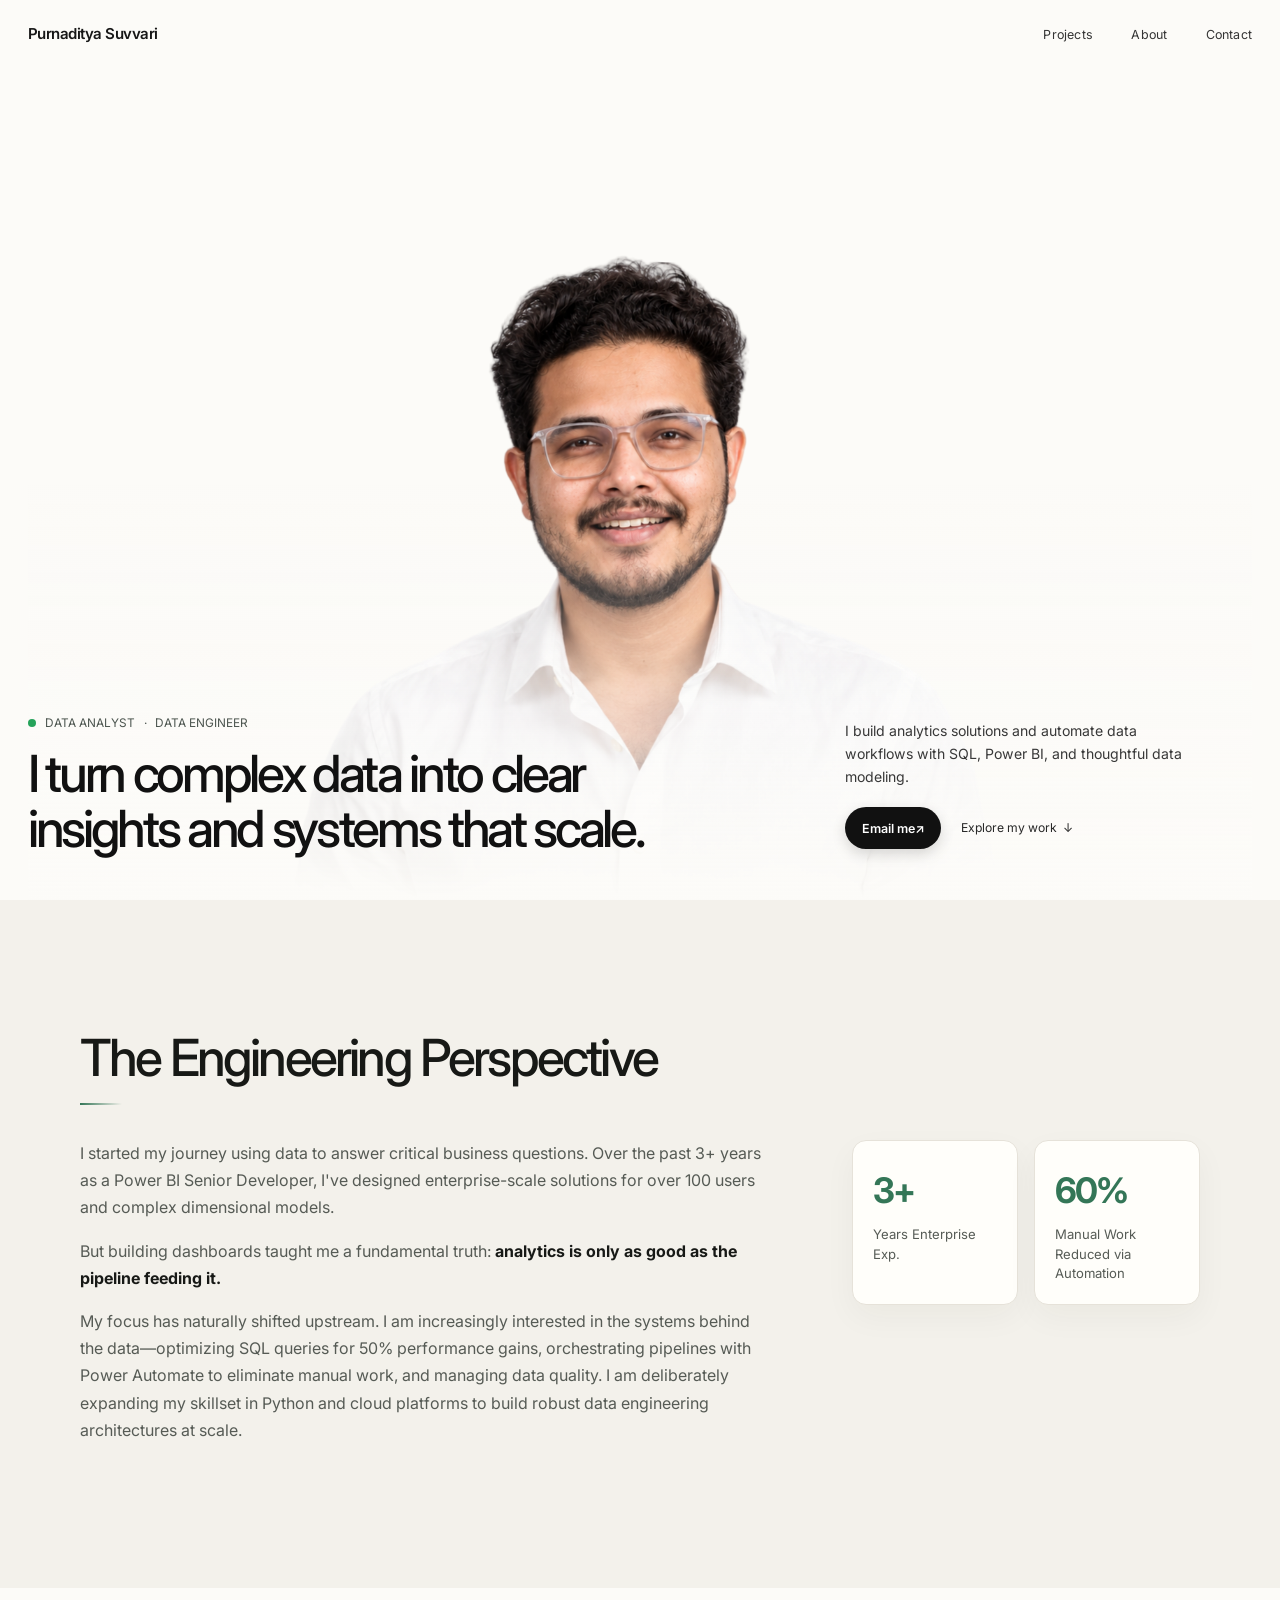
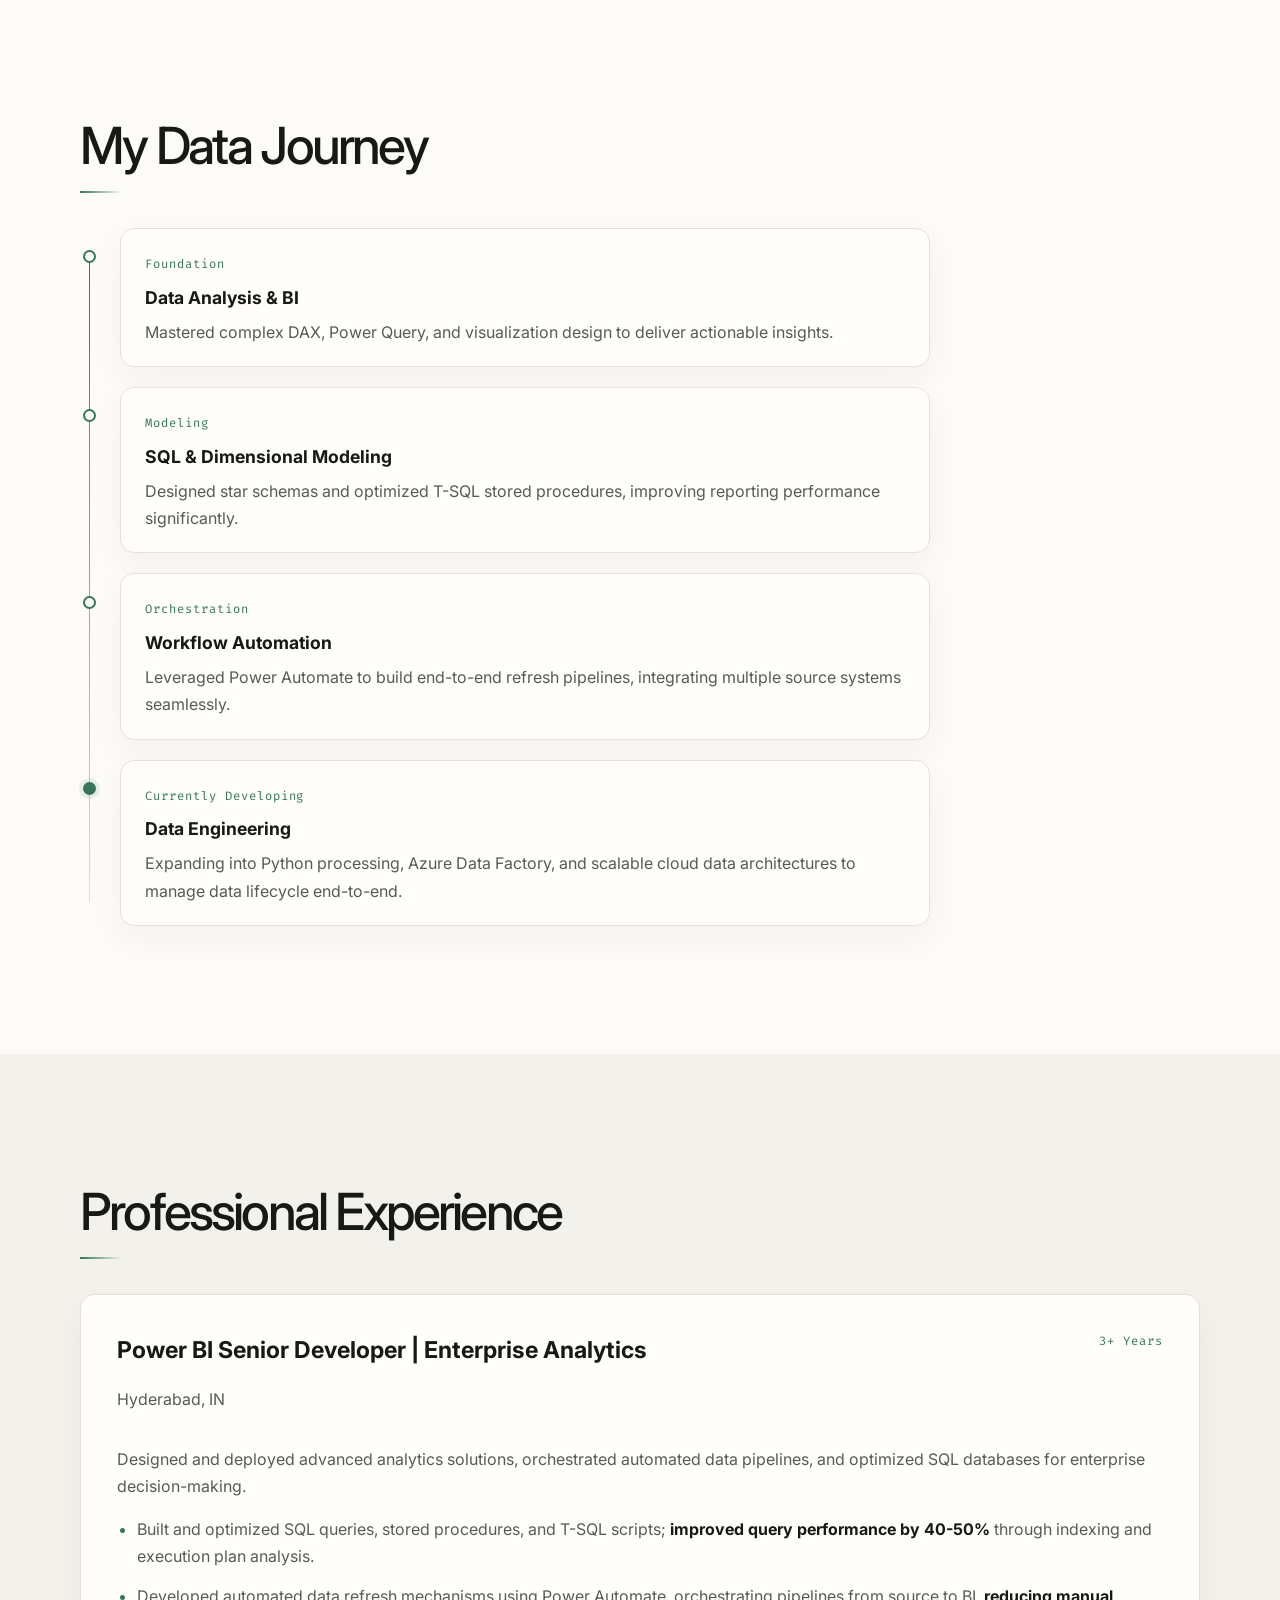
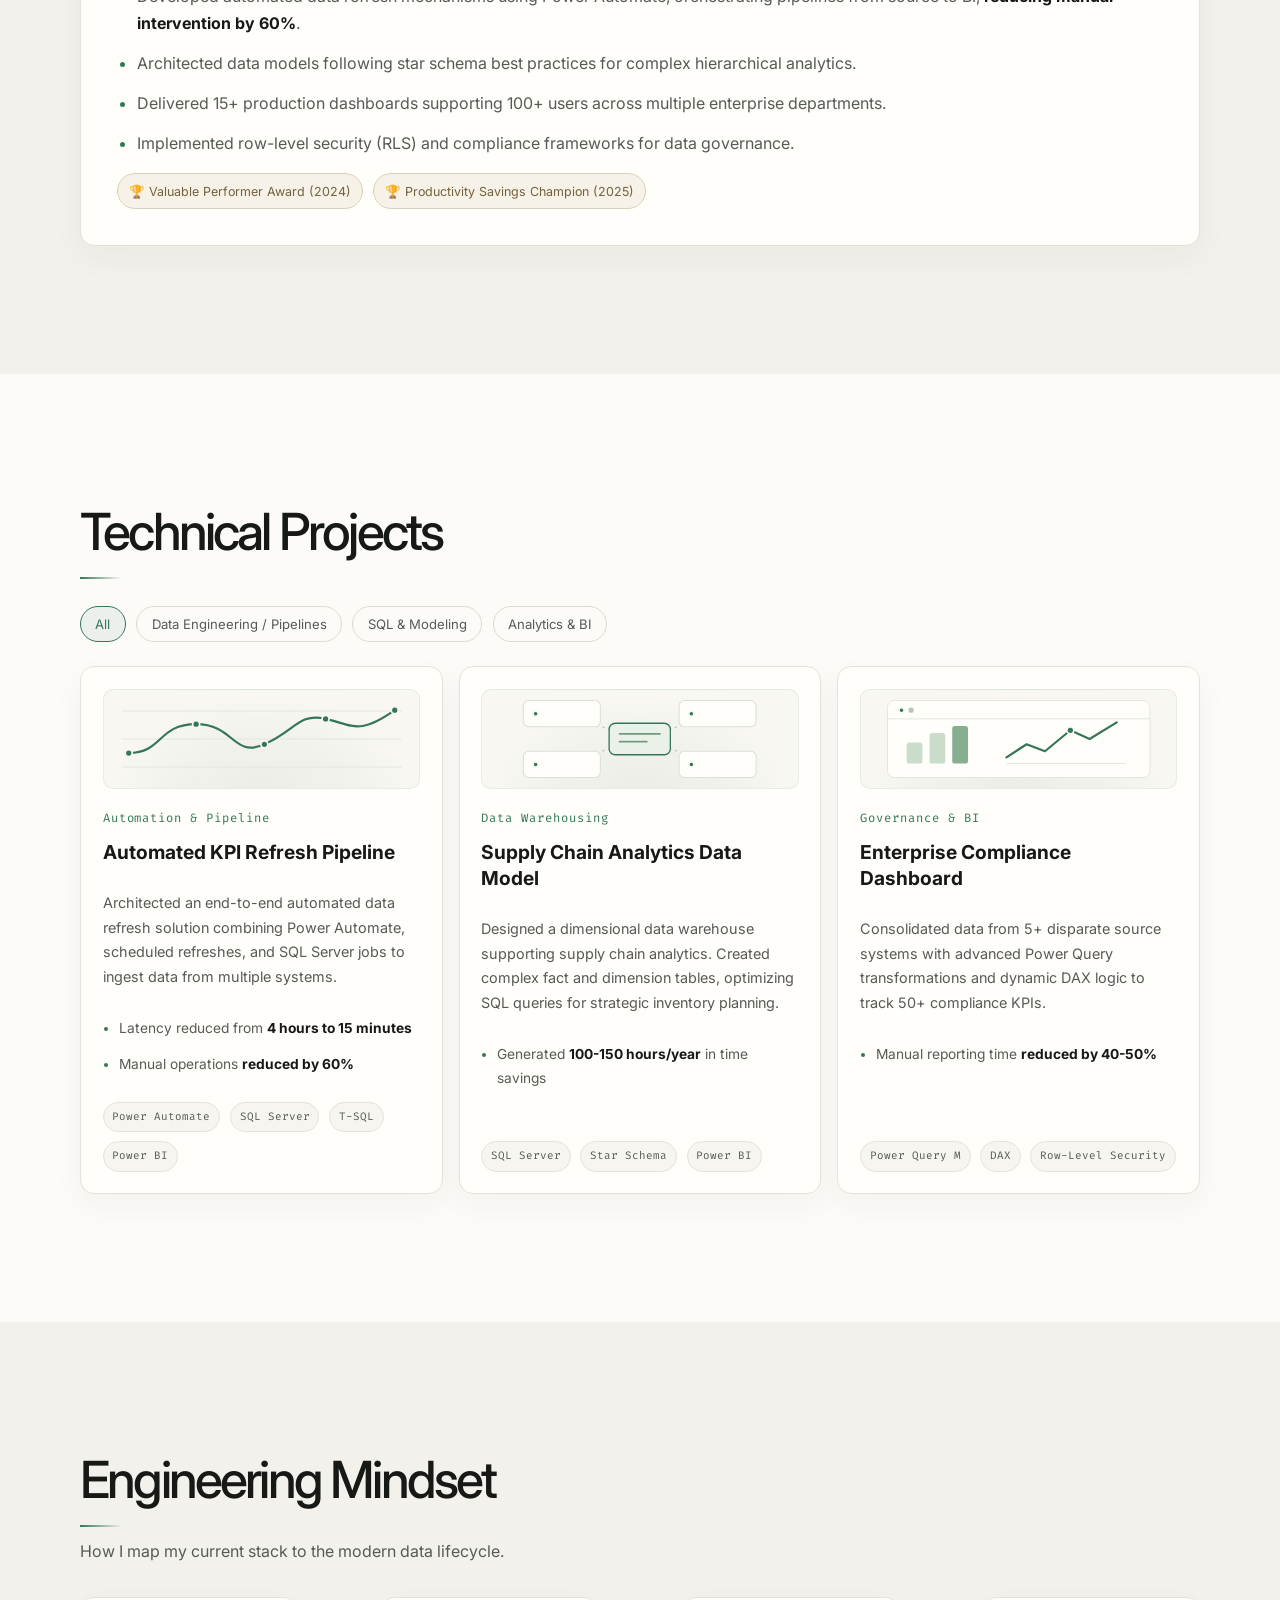
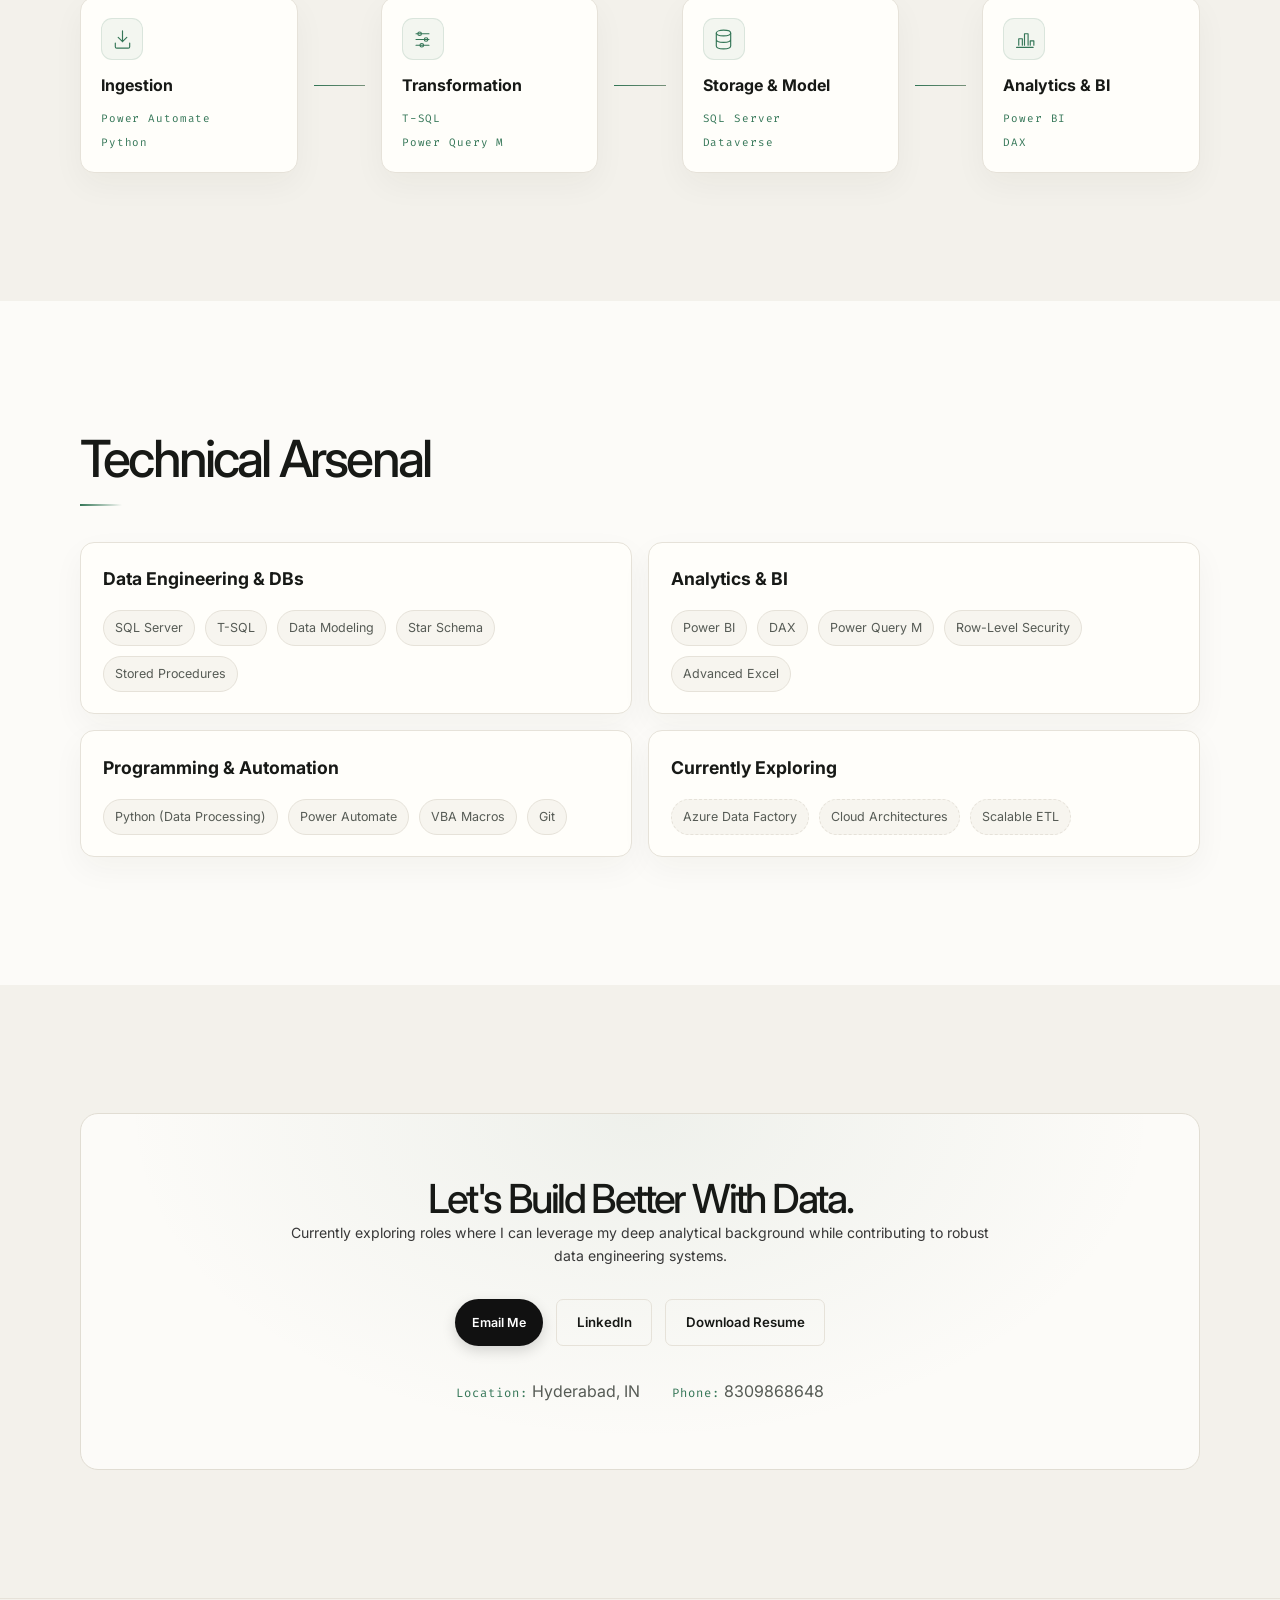
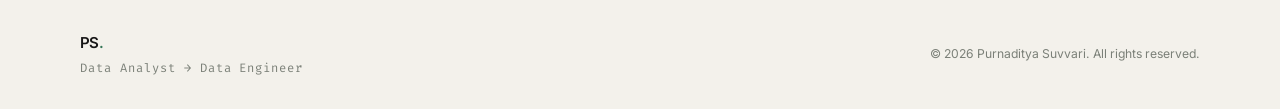
==== index.html @ 282b7ef1 "name" ====
<!DOCTYPE html>
<html lang="en">
<head>
    <meta charset="UTF-8">
    <meta name="viewport" content="width=device-width, initial-scale=1.0">
    <title>Purnaditya Suvvari — Data Analyst | Aspiring Data Engineer</title>
    <meta name="description" content="Portfolio of Purnaditya Suvvari: Data Analyst transitioning to Data Engineering. Specializing in Power BI, SQL, and data automation.">
    <link rel="preconnect" href="https://fonts.googleapis.com">
    <link rel="preconnect" href="https://fonts.gstatic.com" crossorigin>
    <link href="https://fonts.googleapis.com/css2?family=Fira+Code:wght@400;500&family=Inter:wght@300;400;500;600;700&display=swap" rel="stylesheet">
    <style>
:root {
    color-scheme: dark;
    --bg-main: #080b12;
    --bg-alt: #0d1220;
    --surface: rgba(17, 24, 39, 0.72);
    --surface-strong: #111827;
    --border: rgba(148, 163, 184, 0.16);
    --text-primary: #f8fafc;
    --text-secondary: #a4afc1;
    --text-muted: #718096;
    --accent-primary: #00e5ff;
    --accent-secondary: #8b5cf6;
    --accent-glow: rgba(0, 229, 255, 0.14);
    --font-main: "Inter", sans-serif;
    --font-mono: "Fira Code", monospace;
    --nav-height: 76px;
    --content-width: 1120px;
    --section-space: clamp(5rem, 10vw, 8rem);
}

* {
    box-sizing: border-box;
}

html {
    scroll-behavior: smooth;
    scroll-padding-top: calc(var(--nav-height) + 1rem);
}

body {
    min-width: 320px;
    margin: 0;
    overflow-x: hidden;
    background:
        radial-gradient(ellipse at 50% -20%, rgba(0, 229, 255, 0.08), transparent 55%),
        var(--bg-main);
    color: var(--text-primary);
    font-family: var(--font-main);
    line-height: 1.7;
    -webkit-font-smoothing: antialiased;
}

body, button, a {
    font-family: var(--font-main);
}

a {
    color: inherit;
    text-decoration: none;
}

button {
    color: inherit;
}

::selection {
    background: rgba(0, 229, 255, 0.28);
    color: #fff;
}

::-webkit-scrollbar {
    width: 8px;
}

::-webkit-scrollbar-track {
    background: var(--bg-main);
}

::-webkit-scrollbar-thumb {
    border: 2px solid var(--bg-main);
    border-radius: 99px;
    background: #334155;
}

.container {
    width: min(var(--content-width), calc(100% - 3rem));
    margin-inline: auto;
}

.section {
    position: relative;
    z-index: 1;
    padding-block: var(--section-space);
}

.bg-grid {
    position: fixed;
    z-index: 0;
    inset: 0;
    pointer-events: none;
    background-image:
        linear-gradient(rgba(148, 163, 184, 0.035) 1px, transparent 1px),
        linear-gradient(90deg, rgba(148, 163, 184, 0.035) 1px, transparent 1px);
    background-size: 54px 54px;
    mask-image: linear-gradient(to bottom, black, transparent 85%);
}

#data-network {
    position: fixed;
    z-index: 0;
    inset: 0;
    width: 100%;
    height: 100%;
    pointer-events: none;
}

#navbar {
    position: sticky;
    z-index: 10;
    top: 0;
    min-height: var(--nav-height);
    border-bottom: 1px solid var(--border);
    background: rgba(8, 11, 18, 0.82);
    backdrop-filter: blur(18px);
}

.nav-container {
    display: flex;
    width: min(var(--content-width), calc(100% - 3rem));
    min-height: var(--nav-height);
    align-items: center;
    justify-content: space-between;
    margin-inline: auto;
}

.nav-logo {
    font-size: 1.55rem;
    font-weight: 700;
    letter-spacing: -0.08em;
}

.accent,
.accent-text {
    color: var(--accent-primary);
}

.nav-menu {
    display: flex;
    align-items: center;
    gap: clamp(1rem, 2.5vw, 2rem);
    margin: 0;
    padding: 0;
    list-style: none;
}

.nav-link {
    color: var(--text-secondary);
    font-size: 0.84rem;
    transition: color 180ms ease;
}

.nav-link:hover,
.nav-link:focus-visible {
    color: var(--accent-primary);
}

.menu-toggle {
    display: none;
}

#hero {
    display: grid;
    min-height: min(760px, calc(100svh - var(--nav-height)));
    align-items: center;
    padding-block: clamp(6rem, 14vw, 11rem);
}

.hero-content {
    max-width: 920px;
}

.mono-label,
.mono-tech {
    color: var(--accent-primary);
    font-family: var(--font-mono);
    font-size: 0.76rem;
    letter-spacing: 0.08em;
}

.hero-title {
    max-width: 920px;
    margin: 1.2rem 0;
    font-size: clamp(2.7rem, 7vw, 5.8rem);
    font-weight: 600;
    letter-spacing: -0.065em;
    line-height: 1.04;
}

.hero-subtitle {
    margin: 1.5rem 0;
    color: var(--text-secondary);
    font-size: clamp(1.2rem, 2.5vw, 1.8rem);
    font-weight: 400;
}

.hero-summary {
    max-width: 690px;
    margin: 1.5rem 0 2rem;
    color: var(--text-secondary);
    font-size: clamp(1rem, 1.6vw, 1.12rem);
}

.hero-cta,
.contact-links {
    display: flex;
    flex-wrap: wrap;
    gap: 0.85rem;
}

.btn {
    display: inline-flex;
    min-height: 48px;
    align-items: center;
    justify-content: center;
    padding: 0.7rem 1.2rem;
    border: 1px solid var(--border);
    border-radius: 8px;
    font-size: 0.9rem;
    font-weight: 600;
    transition: transform 180ms ease, border-color 180ms ease, background 180ms ease;
}

.btn:hover {
    transform: translateY(-2px);
}

.btn-primary {
    border-color: var(--accent-primary);
    background: var(--accent-primary);
    color: #061019;
}

.btn-primary:hover {
    background: #71f2ff;
}

.btn-secondary {
    background: rgba(255, 255, 255, 0.025);
    color: var(--text-primary);
}

.btn-secondary:hover {
    border-color: rgba(0, 229, 255, 0.55);
}

.section-title {
    margin: 0 0 2.5rem;
    font-size: clamp(2rem, 4vw, 3.2rem);
    font-weight: 600;
    letter-spacing: -0.055em;
    line-height: 1.15;
}

.section-subtitle {
    margin: -1.5rem 0 2rem;
    color: var(--text-secondary);
}

.about-grid {
    display: grid;
    grid-template-columns: minmax(0, 1.6fr) minmax(220px, 0.8fr);
    gap: clamp(2rem, 6vw, 5rem);
    align-items: start;
}

.about-text {
    color: var(--text-secondary);
}

.about-text p:first-child {
    margin-top: 0;
}

.about-text strong,
.exp-bullets strong,
.project-metrics strong {
    color: var(--text-primary);
}

.about-stats {
    display: grid;
    grid-template-columns: repeat(2, minmax(0, 1fr));
    gap: 1rem;
}

.stat-card,
.experience-card,
.project-card,
.skill-category,
.arch-node,
.timeline-content {
    border: 1px solid var(--border);
    border-radius: 14px;
    background: var(--surface);
    box-shadow: 0 18px 60px rgba(0, 0, 0, 0.12);
}

.stat-card {
    min-height: 140px;
    padding: 1.25rem;
}

.stat-number {
    margin: 0;
    color: var(--accent-primary);
    font-size: 2.2rem;
    letter-spacing: -0.06em;
}

.stat-label {
    margin: 0.25rem 0 0;
    color: var(--text-secondary);
    font-size: 0.82rem;
    line-height: 1.5;
}

.timeline {
    position: relative;
    display: grid;
    max-width: 850px;
    gap: 1.25rem;
}

.timeline::before {
    position: absolute;
    top: 1.5rem;
    bottom: 1.5rem;
    left: 9px;
    width: 1px;
    background: linear-gradient(var(--accent-primary), rgba(139, 92, 246, 0.2));
    content: "";
}

.timeline-item {
    position: relative;
    padding-left: 2.5rem;
}

.timeline-dot {
    position: absolute;
    z-index: 1;
    top: 1.4rem;
    left: 3px;
    width: 13px;
    height: 13px;
    border: 2px solid var(--accent-primary);
    border-radius: 50%;
    background: var(--bg-main);
}

.timeline-item.current .timeline-dot {
    background: var(--accent-primary);
    box-shadow: 0 0 18px var(--accent-glow);
}

.timeline-content {
    padding: 1.25rem 1.5rem;
}

.timeline-content h3,
.skill-category h3 {
    margin: 0.4rem 0;
    font-size: 1.1rem;
}

.timeline-content p {
    margin: 0;
    color: var(--text-secondary);
}

.experience-card {
    padding: clamp(1.25rem, 4vw, 2.25rem);
}

.exp-header {
    display: flex;
    align-items: flex-start;
    justify-content: space-between;
    gap: 1rem;
}

.exp-header h3 {
    margin: 0;
    font-size: clamp(1.1rem, 2vw, 1.45rem);
}

.exp-location,
.exp-overview {
    color: var(--text-secondary);
}

.exp-bullets,
.project-metrics {
    display: grid;
    gap: 0.8rem;
    padding-left: 1.25rem;
    color: var(--text-secondary);
}

.exp-bullets li::marker,
.project-metrics li::marker {
    color: var(--accent-primary);
}

.exp-awards,
.skill-badges,
.tech-stack {
    display: flex;
    flex-wrap: wrap;
    gap: 0.6rem;
}

.badge,
.tech-stack span {
    display: inline-flex;
    align-items: center;
    padding: 0.4rem 0.7rem;
    border: 1px solid var(--border);
    border-radius: 999px;
    background: rgba(148, 163, 184, 0.06);
    color: var(--text-secondary);
    font-size: 0.78rem;
}

.badge-award {
    border-color: rgba(250, 204, 21, 0.26);
    color: #f5d97a;
}

.filter-container {
    display: flex;
    flex-wrap: wrap;
    gap: 0.65rem;
    margin: -0.5rem 0 1.5rem;
}

.filter-btn {
    padding: 0.55rem 0.9rem;
    border: 1px solid var(--border);
    border-radius: 999px;
    background: transparent;
    color: var(--text-secondary);
    cursor: pointer;
    font-size: 0.82rem;
}

.filter-btn.active,
.filter-btn:hover {
    border-color: var(--accent-primary);
    background: var(--accent-glow);
    color: var(--accent-primary);
}

.projects-grid {
    display: grid;
    grid-template-columns: repeat(3, minmax(0, 1fr));
    gap: 1rem;
}

.project-card {
    height: 100%;
    transition: transform 180ms ease, border-color 180ms ease;
}

.project-card:hover {
    transform: translateY(-4px);
    border-color: rgba(0, 229, 255, 0.38);
}

.project-content {
    padding: 1.35rem;
}

.project-content h3 {
    margin: 0.7rem 0;
    font-size: 1.2rem;
    line-height: 1.35;
}

.project-desc {
    color: var(--text-secondary);
    font-size: 0.9rem;
}

.project-metrics {
    padding-left: 1rem;
    font-size: 0.86rem;
}

.tech-stack {
    margin-top: 1.25rem;
}

.tech-stack span {
    padding: 0.3rem 0.55rem;
    font-family: var(--font-mono);
    font-size: 0.68rem;
}

.architecture-flow {
    display: flex;
    align-items: stretch;
    gap: 1rem;
}

.arch-node {
    display: flex;
    flex: 1 1 0;
    min-width: 0;
    flex-direction: column;
    justify-content: center;
    gap: 0.35rem;
    padding: 1.25rem;
}

.node-icon {
    font-size: 1.7rem;
}

.arch-node h4 {
    margin: 0.35rem 0;
    font-size: 1rem;
}

.arch-line {
    width: clamp(16px, 4vw, 52px);
    height: 1px;
    align-self: center;
    background: linear-gradient(90deg, var(--accent-primary), var(--accent-secondary));
}

.mono-tech {
    font-size: 0.68rem;
}

.skills-grid {
    display: grid;
    grid-template-columns: repeat(2, minmax(0, 1fr));
    gap: 1rem;
}

.skill-category {
    padding: 1.35rem;
}

.skill-category h3 {
    margin: 0 0 1rem;
}

.badge-outline {
    border-style: dashed;
    color: var(--accent-primary);
}

.contact-container {
    text-align: center;
}

.contact-container .hero-title {
    max-width: 750px;
    margin-inline: auto;
}

.contact-container .hero-summary {
    max-width: 700px;
    margin: 0 auto 2rem;
}

.contact-links {
    justify-content: center;
}

.contact-info {
    display: flex;
    flex-wrap: wrap;
    justify-content: center;
    gap: 0.5rem 2rem;
    margin-top: 2rem;
    color: var(--text-secondary);
}

.contact-info p {
    margin: 0;
}

footer {
    position: relative;
    z-index: 1;
    border-top: 1px solid var(--border);
    background: rgba(8, 11, 18, 0.75);
}

.footer-content {
    display: flex;
    min-height: 110px;
    align-items: center;
    justify-content: space-between;
    gap: 1.5rem;
    padding-block: 1.25rem;
}

.footer-left p,
.footer-right p {
    margin: 0.2rem 0;
}

.footer-left .mono-label,
.footer-right {
    color: var(--text-muted);
    font-size: 0.76rem;
}

:focus-visible {
    outline: 2px solid var(--accent-primary);
    outline-offset: 4px;
}

@media (max-width: 850px) {
    .nav-container,
    .container {
        width: min(100% - 2.5rem, var(--content-width));
    }

    .nav-menu {
        gap: 0.85rem;
    }

    .nav-link {
        font-size: 0.76rem;
    }

    .projects-grid {
        grid-template-columns: repeat(2, minmax(0, 1fr));
    }

    .architecture-flow {
        flex-wrap: wrap;
    }

    .arch-node {
        flex-basis: calc(50% - 2.5rem);
    }

    .arch-line {
        display: none;
    }
}

@media (max-width: 640px) {
    :root {
        --nav-height: 64px;
        --section-space: 4.5rem;
    }

    .nav-container,
    .container {
        width: min(100% - 2rem, var(--content-width));
    }

    #navbar {
        position: relative;
    }

    .nav-container {
        align-items: flex-start;
        flex-direction: column;
        gap: 0.5rem;
        padding-block: 0.8rem;
    }

    .nav-menu {
        width: 100%;
        flex-wrap: wrap;
        gap: 0.35rem 1rem;
        padding-bottom: 0.25rem;
    }

    .nav-link {
        font-size: 0.75rem;
    }

    #hero {
        min-height: 0;
        padding-block: 6rem;
    }

    .hero-title {
        font-size: clamp(2.55rem, 13vw, 4.25rem);
    }

    .about-grid,
    .skills-grid {
        grid-template-columns: 1fr;
    }

    .about-stats {
        grid-template-columns: repeat(2, minmax(0, 1fr));
    }

    .projects-grid {
        grid-template-columns: 1fr;
    }

    .architecture-flow {
        display: grid;
        grid-template-columns: 1fr;
    }

    .arch-node {
        min-height: 130px;
    }

    .exp-header {
        flex-direction: column;
    }

    .footer-content {
        align-items: flex-start;
        flex-direction: column;
        justify-content: center;
        gap: 0.5rem;
    }
}

@media (prefers-reduced-motion: reduce) {
    *,
    *::before,
    *::after {
        scroll-behavior: auto !important;
        transition-duration: 0.01ms !important;
    }
}

/* Editorial polish and dashboard hero */
:root {
    --accent-primary: #66f0e0;
    --accent-secondary: #9a8cff;
    --accent-glow: rgba(102, 240, 224, 0.13);
    --border: rgba(157, 174, 196, 0.13);
}

body {
    background:
        radial-gradient(ellipse at 77% 19%, rgba(80, 102, 186, 0.11), transparent 33rem),
        radial-gradient(ellipse at 12% 42%, rgba(61, 191, 177, 0.055), transparent 32rem),
        #080b12;
}

.bg-grid {
    background-size: 64px 64px;
    mask-image: linear-gradient(to bottom, rgba(0, 0, 0, 0.75), transparent 80%);
}

#navbar {
    position: sticky;
    background: rgba(8, 11, 18, 0.78);
}

.nav-container {
    width: min(1240px, calc(100% - 4rem));
}

.nav-logo {
    font-family: var(--font-mono);
    font-size: 1.12rem;
    letter-spacing: -0.08em;
}

.nav-menu {
    gap: clamp(0.9rem, 2vw, 1.65rem);
}

.nav-link {
    position: relative;
    padding-block: 0.5rem;
    font-size: 0.78rem;
    letter-spacing: 0.015em;
}

.nav-link::after {
    position: absolute;
    right: 0;
    bottom: 0;
    left: 0;
    height: 1px;
    transform: scaleX(0);
    transform-origin: left;
    background: var(--accent-primary);
    content: "";
    transition: transform 180ms ease;
}

.nav-link:hover::after,
.nav-link:focus-visible::after {
    transform: scaleX(1);
}

#hero {
    min-height: min(810px, calc(100svh - var(--nav-height)));
    padding-block: clamp(5.5rem, 9vw, 8rem);
}

.hero-layout {
    display: grid;
    width: min(1240px, calc(100% - 4rem));
    grid-template-columns: minmax(0, 1.08fr) minmax(360px, 0.92fr);
    align-items: center;
    gap: clamp(2.5rem, 6vw, 5.75rem);
}

.hero-content {
    max-width: 660px;
}

.hero-status {
    display: inline-flex;
    align-items: center;
    gap: 0.55rem;
    margin: 0 0 1.8rem;
    padding: 0.42rem 0.7rem;
    border: 1px solid rgba(102, 240, 224, 0.16);
    border-radius: 999px;
    background: rgba(102, 240, 224, 0.045);
    color: #a4b5c4;
    font-family: var(--font-mono);
    font-size: 0.62rem;
    letter-spacing: 0.08em;
}

.status-dot {
    display: inline-block;
    width: 7px;
    height: 7px;
    flex: 0 0 auto;
    border-radius: 50%;
    background: var(--accent-primary);
    box-shadow: 0 0 12px rgba(102, 240, 224, 0.68);
}

.hero-content > .mono-label {
    margin: 0 0 1rem;
    font-size: 0.72rem;
    text-transform: uppercase;
}

.hero-location {
    color: var(--text-muted);
}

.hero-title {
    margin: 0;
    font-size: clamp(2.9rem, 5.1vw, 5rem);
    font-weight: 500;
    letter-spacing: -0.075em;
    line-height: 1.04;
}

.hero-title span {
    color: var(--accent-primary);
}

.hero-subtitle {
    margin: 1.2rem 0 1rem;
    font-size: 1.12rem;
}

.hero-subtitle span {
    padding-inline: 0.2rem;
    color: var(--accent-primary);
}

.hero-summary {
    max-width: 570px;
    margin: 0 0 1.8rem;
    font-size: 0.97rem;
    line-height: 1.85;
}

.btn {
    min-height: 46px;
    border-radius: 7px;
    font-size: 0.83rem;
}

.btn-primary {
    box-shadow: 0 8px 28px rgba(102, 240, 224, 0.13);
}

.hero-proof {
    display: flex;
    flex-wrap: wrap;
    align-items: center;
    gap: 0.65rem 1rem;
    margin-top: 2.5rem;
    color: var(--text-muted);
    font-size: 0.72rem;
}

.hero-proof strong {
    color: #e7edf5;
    font-family: var(--font-mono);
    font-size: 0.82rem;
    font-weight: 500;
}

.proof-divider {
    width: 3px;
    height: 3px;
    border-radius: 50%;
    background: #465264;
}

.hero-dashboard {
    position: relative;
    overflow: hidden;
    border: 1px solid rgba(157, 174, 196, 0.2);
    border-radius: 15px;
    background:
        radial-gradient(ellipse at 90% 4%, rgba(102, 240, 224, 0.07), transparent 45%),
        linear-gradient(145deg, rgba(19, 27, 41, 0.97), rgba(11, 16, 26, 0.96));
    box-shadow: 0 35px 100px rgba(0, 0, 0, 0.36), 0 0 65px rgba(102, 240, 224, 0.055);
    animation: dashboard-float 8s ease-in-out infinite;
}

.dashboard-topbar {
    display: flex;
    min-height: 47px;
    align-items: center;
    gap: 0.8rem;
    padding-inline: 1rem;
    border-bottom: 1px solid var(--border);
    color: #8290a2;
    font-family: var(--font-mono);
    font-size: 0.58rem;
    letter-spacing: 0.07em;
}

.window-dots {
    display: flex;
    gap: 4px;
}

.window-dots i {
    width: 6px;
    height: 6px;
    border-radius: 50%;
    background: #455164;
}

.window-dots i:first-child {
    background: #e28580;
}

.window-dots i:nth-child(2) {
    background: #e4bd6c;
}

.window-dots i:nth-child(3) {
    background: #73cba8;
}

.dashboard-live {
    display: inline-flex;
    align-items: center;
    gap: 0.38rem;
    margin-left: auto;
    color: #b3c3c8;
    font-size: 0.55rem;
}

.dashboard-live .status-dot {
    width: 5px;
    height: 5px;
}

.dashboard-body {
    padding: clamp(1rem, 2.3vw, 1.55rem);
}

.dashboard-heading,
.chart-caption {
    display: flex;
    align-items: flex-end;
    justify-content: space-between;
    gap: 1rem;
}

.dashboard-heading > div {
    display: grid;
    gap: 0.22rem;
}

.dashboard-label,
.dashboard-period,
.dashboard-metric > span,
.pipeline-title,
.pipeline-step b,
.chart-axis {
    color: #748398;
    font-family: var(--font-mono);
    font-size: 0.56rem;
    letter-spacing: 0.07em;
}

.dashboard-heading strong {
    font-size: 1rem;
    font-weight: 500;
}

.dashboard-period {
    padding: 0.35rem 0.48rem;
    border: 1px solid var(--border);
    border-radius: 5px;
}

.dashboard-period span {
    color: var(--accent-primary);
}

.dashboard-metrics {
    display: grid;
    grid-template-columns: repeat(2, minmax(0, 1fr));
    gap: 0.7rem;
    margin-top: 1.2rem;
}

.dashboard-metric {
    display: grid;
    gap: 0.22rem;
    padding: 0.75rem 0.85rem;
    border: 1px solid var(--border);
    border-radius: 8px;
    background: rgba(255, 255, 255, 0.018);
}

.dashboard-metric strong {
    font-family: var(--font-mono);
    font-size: 1.6rem;
    font-weight: 500;
    letter-spacing: -0.07em;
}

.dashboard-metric strong small {
    margin-left: 0.08rem;
    color: #c0ccd8;
    font-size: 0.8rem;
}

.dashboard-metric em {
    color: var(--accent-primary);
    font-size: 0.62rem;
    font-style: normal;
}

.chart-wrap {
    margin-top: 1.25rem;
    padding: 0.85rem 0.85rem 0.7rem;
    border: 1px solid var(--border);
    border-radius: 8px;
    background: rgba(255, 255, 255, 0.014);
}

.chart-caption {
    align-items: center;
    color: #9eabba;
    font-size: 0.68rem;
}

.chart-caption strong {
    color: var(--accent-primary);
    font-family: var(--font-mono);
    font-size: 0.68rem;
    font-weight: 500;
}

.dashboard-chart {
    display: block;
    width: 100%;
    height: 94px;
    overflow: visible;
    margin-top: 0.5rem;
}

.chart-area {
    fill: url(#chart-fill);
}

.chart-line {
    fill: none;
    stroke: var(--accent-primary);
    stroke-linecap: round;
    stroke-width: 2;
    vector-effect: non-scaling-stroke;
}

.dashboard-chart circle {
    fill: var(--accent-primary);
    stroke: rgba(102, 240, 224, 0.22);
    stroke-width: 5;
}

.chart-axis {
    display: flex;
    justify-content: space-between;
    font-size: 0.49rem;
}

.pipeline-list {
    display: grid;
    gap: 0;
    margin-top: 1rem;
}

.pipeline-title {
    margin-bottom: 0.45rem;
}

.pipeline-step {
    display: grid;
    grid-template-columns: 2rem 1fr auto;
    align-items: center;
    gap: 0.55rem;
    min-height: 34px;
    border-top: 1px solid rgba(157, 174, 196, 0.08);
    color: #c5ced9;
    font-size: 0.68rem;
}

.pipeline-step i {
    color: #657387;
    font-family: var(--font-mono);
    font-size: 0.58rem;
    font-style: normal;
}

.pipeline-step b {
    color: #93d8c9;
    font-size: 0.48rem;
    font-weight: 400;
}

.section-title {
    position: relative;
    margin-bottom: 2.2rem;
    font-weight: 500;
}

.section-title::after {
    display: block;
    width: 42px;
    height: 2px;
    margin-top: 1rem;
    background: linear-gradient(90deg, var(--accent-primary), transparent);
    content: "";
}

.stat-card,
.experience-card,
.project-card,
.skill-category,
.arch-node,
.timeline-content {
    border-color: rgba(157, 174, 196, 0.14);
    background: linear-gradient(145deg, rgba(20, 28, 42, 0.78), rgba(12, 17, 27, 0.7));
    box-shadow: 0 18px 50px rgba(0, 0, 0, 0.12);
}

.stat-card,
.skill-category,
.arch-node {
    transition: transform 200ms ease, border-color 200ms ease, background 200ms ease;
}

.stat-card:hover,
.skill-category:hover,
.arch-node:hover {
    transform: translateY(-3px);
    border-color: rgba(102, 240, 224, 0.32);
}

.project-card {
    overflow: hidden;
    background: linear-gradient(150deg, rgba(21, 29, 43, 0.84), rgba(12, 17, 27, 0.78));
}

.project-content {
    display: flex;
    min-height: 100%;
    flex-direction: column;
}

.project-content .tech-stack {
    margin-top: auto;
    padding-top: 0.7rem;
}

.filter-btn {
    transition: color 160ms ease, background 160ms ease, border-color 160ms ease;
}

.contact-container {
    padding: clamp(2rem, 5vw, 4.5rem);
    border: 1px solid var(--border);
    border-radius: 18px;
    background:
        radial-gradient(ellipse at 50% 0%, rgba(102, 240, 224, 0.085), transparent 65%),
        linear-gradient(145deg, rgba(17, 24, 39, 0.78), rgba(10, 14, 23, 0.9));
}

@keyframes dashboard-float {
    0%, 100% { transform: translateY(0); }
    50% { transform: translateY(-7px); }
}

@media (max-width: 1000px) {
    .hero-layout {
        grid-template-columns: minmax(0, 1fr) minmax(310px, 0.8fr);
        gap: 2rem;
    }

    .hero-title {
        font-size: clamp(2.8rem, 5.7vw, 4.2rem);
    }
}

@media (max-width: 760px) {
    .nav-container,
    .container,
    .hero-layout {
        width: min(100% - 2rem, var(--content-width));
    }

    .hero-layout {
        grid-template-columns: 1fr;
        gap: 3rem;
    }

    .hero-content {
        max-width: 660px;
    }

    .hero-dashboard {
        width: min(100%, 540px);
        margin-inline: auto;
    }
}

@media (max-width: 640px) {
    #navbar {
        position: sticky;
    }

    .nav-container {
        position: relative;
        display: grid;
        min-height: 64px;
        grid-template-columns: 1fr auto;
        align-items: center;
        gap: 0;
        padding-block: 0;
    }

    .menu-toggle {
        display: flex;
        width: 40px;
        height: 40px;
        align-items: center;
        justify-content: center;
        flex-direction: column;
        gap: 5px;
        border: 1px solid var(--border);
        border-radius: 8px;
        background: rgba(255, 255, 255, 0.025);
        cursor: pointer;
    }

    .menu-toggle .bar {
        width: 16px;
        height: 1px;
        background: #dbe4ef;
        transition: transform 180ms ease;
    }

    .menu-toggle[aria-expanded="true"] .bar:first-child {
        transform: translateY(3px) rotate(45deg);
    }

    .menu-toggle[aria-expanded="true"] .bar:nth-child(2) {
        opacity: 0;
    }

    .menu-toggle[aria-expanded="true"] .bar:last-child {
        transform: translateY(-9px) rotate(-45deg);
    }

    .nav-menu {
        position: absolute;
        top: calc(100% - 1px);
        right: -1rem;
        left: -1rem;
        display: none;
        width: auto;
        padding: 0.65rem 1rem 1rem;
        border: 1px solid var(--border);
        border-top: 0;
        background: rgba(8, 11, 18, 0.97);
        box-shadow: 0 18px 30px rgba(0, 0, 0, 0.25);
    }

    .nav-container.nav-open .nav-menu {
        display: flex;
    }

    .nav-menu li {
        width: calc(50% - 0.5rem);
    }

    .nav-link {
        display: block;
        padding-block: 0.55rem;
        font-size: 0.8rem;
    }

    #hero {
        padding-block: 4rem 4.5rem;
    }

    .hero-title {
        font-size: clamp(2.55rem, 11.8vw, 4.1rem);
    }

    .hero-proof {
        gap: 0.6rem 0.75rem;
        font-size: 0.65rem;
    }

    .dashboard-body {
        padding: 1rem;
    }

    .dashboard-chart {
        height: 78px;
    }

    .contact-container {
        padding: 1.4rem 1rem;
    }
}

@media (prefers-reduced-motion: reduce) {
    .hero-dashboard {
        animation: none;
    }
}

.hero-visual {
    position: relative;
    width: 100%;
    max-width: 490px;
    justify-self: center;
    isolation: isolate;
}

.portrait-orbit {
    position: absolute;
    z-index: -1;
    top: 7%;
    left: 50%;
    width: 88%;
    aspect-ratio: 1;
    transform: translateX(-50%);
    border: 1px solid rgba(102, 240, 224, 0.12);
    border-radius: 50%;
    background: radial-gradient(circle, rgba(102, 240, 224, 0.13), rgba(102, 240, 224, 0.035) 48%, transparent 70%);
    box-shadow: 0 0 90px rgba(102, 240, 224, 0.07);
}

.portrait-orbit::before,
.portrait-orbit::after {
    position: absolute;
    inset: 8%;
    border: 1px solid rgba(154, 140, 255, 0.09);
    border-radius: 50%;
    content: "";
}

.portrait-orbit::after {
    inset: 17%;
    border-color: rgba(102, 240, 224, 0.09);
}

.portrait-frame {
    position: relative;
    height: clamp(400px, 42vw, 510px);
    overflow: hidden;
    border: 1px solid rgba(157, 174, 196, 0.16);
    border-radius: 20px;
    background:
        linear-gradient(180deg, rgba(20, 29, 42, 0.2), rgba(9, 13, 21, 0.18)),
        radial-gradient(ellipse at 50% 35%, rgba(102, 240, 224, 0.075), transparent 58%);
    box-shadow: 0 28px 80px rgba(0, 0, 0, 0.24);
}

.portrait-image {
    position: absolute;
    right: 0;
    bottom: -1px;
    left: 0;
    width: 100%;
    height: 100%;
    object-fit: contain;
    object-position: center bottom;
    filter: drop-shadow(0 16px 30px rgba(0, 0, 0, 0.24));
}

.portrait-caption {
    position: absolute;
    right: 1rem;
    bottom: 1rem;
    left: 1rem;
    display: flex;
    min-height: 68px;
    align-items: center;
    gap: 0.75rem;
    padding: 0.7rem 0.8rem;
    border: 1px solid rgba(157, 174, 196, 0.18);
    border-radius: 11px;
    background: rgba(9, 14, 22, 0.78);
    backdrop-filter: blur(14px);
}

.portrait-caption-mark {
    display: grid;
    width: 38px;
    height: 38px;
    flex: 0 0 auto;
    place-items: center;
    border: 1px solid rgba(102, 240, 224, 0.3);
    border-radius: 9px;
    color: var(--accent-primary);
    font-family: var(--font-mono);
    font-size: 0.78rem;
}

.portrait-caption > span:nth-child(2),
.portrait-float > span:last-child {
    display: grid;
    gap: 0.18rem;
}

.portrait-caption strong,
.portrait-float strong {
    color: #eef4f8;
    font-size: 0.78rem;
    font-weight: 500;
}

.portrait-caption small,
.portrait-float small {
    color: #92a0b1;
    font-family: var(--font-mono);
    font-size: 0.52rem;
    letter-spacing: 0.065em;
}

.portrait-caption-arrow {
    margin-left: auto;
    color: var(--accent-primary);
    font-size: 1.1rem;
}

.portrait-float {
    position: absolute;
    z-index: 1;
    display: flex;
    align-items: center;
    gap: 0.65rem;
    padding: 0.72rem 0.85rem;
    border: 1px solid rgba(157, 174, 196, 0.19);
    border-radius: 10px;
    background: rgba(12, 18, 28, 0.9);
    box-shadow: 0 14px 35px rgba(0, 0, 0, 0.25);
    backdrop-filter: blur(12px);
}

.portrait-float-top {
    top: 17%;
    left: -8%;
}

.portrait-float-bottom {
    right: -7%;
    bottom: 26%;
}

.portrait-float-icon {
    display: grid;
    width: 31px;
    height: 31px;
    place-items: center;
    border-radius: 8px;
    background: rgba(102, 240, 224, 0.09);
    color: var(--accent-primary);
}

.portrait-float-dot {
    width: 8px;
    height: 8px;
    border-radius: 50%;
    background: var(--accent-primary);
    box-shadow: 0 0 12px rgba(102, 240, 224, 0.58);
}

@media (max-width: 1000px) {
    .portrait-float-top {
        left: -4%;
    }

    .portrait-float-bottom {
        right: -4%;
    }
}

@media (max-width: 760px) {
    .hero-visual {
        width: min(100%, 490px);
    }
}

@media (max-width: 640px) {
    .portrait-frame {
        height: clamp(350px, 105vw, 460px);
    }

    .portrait-float-top {
        top: 12%;
        left: -0.5rem;
    }

    .portrait-float-bottom {
        right: -0.5rem;
        bottom: 24%;
    }

    .portrait-float {
        gap: 0.45rem;
        padding: 0.6rem;
    }

    .portrait-float strong {
        font-size: 0.7rem;
    }

    .portrait-float small {
        font-size: 0.45rem;
    }

    .portrait-caption {
        right: 0.65rem;
        bottom: 0.65rem;
        left: 0.65rem;
    }
}

/* Minimal, portrait-led opening */
.bg-grid,
#data-network {
    display: none;
}

#navbar {
    min-height: 68px;
    border-bottom: 0;
    background: #fcfbf8;
    color: #151515;
    backdrop-filter: none;
}

.nav-container {
    width: min(1320px, calc(100% - 3.5rem));
    min-height: 68px;
}

.nav-logo {
    color: #171717;
    font-family: var(--font-main);
    font-size: 0.94rem;
    font-weight: 600;
    letter-spacing: -0.035em;
}

.nav-menu {
    gap: clamp(1.2rem, 3vw, 2.5rem);
}

.nav-link {
    color: #343434;
    font-size: 0.78rem;
}

.nav-link:hover,
.nav-link:focus-visible {
    color: #000;
}

.nav-link::after {
    background: #171717;
}

#hero {
    height: clamp(580px, calc(100svh - 68px), 880px);
    min-height: 0;
    display: block;
    overflow: hidden;
    padding: 0;
    background: #fcfbf8;
    color: #141414;
}

.hero-layout {
    position: relative;
    display: grid;
    width: min(1320px, calc(100% - 3.5rem));
    height: 100%;
    grid-template-columns: minmax(0, 1fr);
    grid-template-rows: minmax(0, 1fr) auto;
    margin-inline: auto;
}

.hero-visual {
    position: absolute;
    z-index: 0;
    inset: 0;
    width: 100%;
    max-width: none;
    pointer-events: none;
}

.portrait-orbit,
.portrait-caption,
.portrait-float {
    display: none;
}

.portrait-frame {
    position: absolute;
    inset: 0;
    height: auto;
    overflow: visible;
    border: 0;
    border-radius: 0;
    background: none;
    box-shadow: none;
}

.portrait-frame::after {
    position: absolute;
    inset: 48% 0 0;
    background: linear-gradient(to bottom, transparent 4%, rgba(252, 251, 248, 0.55) 66%, #fcfbf8 100%);
    content: "";
}

.portrait-image {
    right: auto;
    bottom: -1%;
    left: 50%;
    width: auto;
    max-width: min(74vw, 760px);
    height: 105%;
    object-fit: contain;
    object-position: center bottom;
    transform: translateX(-50%);
    filter: none;
}

.hero-content {
    position: relative;
    z-index: 10;
    display: grid;
    width: 100%;
    grid-row: 2;
    max-width: none;
    grid-template-columns: minmax(0, 1fr) minmax(220px, 0.56fr);
    align-items: end;
    gap: clamp(2rem, 7vw, 7rem);
    margin-bottom: clamp(1.5rem, 5vh, 3.5rem);
}

.hero-copy {
    max-width: 670px;
}

.hero-status {
    margin-bottom: 0.85rem;
    padding: 0;
    border: 0;
    border-radius: 0;
    background: none;
    color: #4c554f;
    font-family: var(--font-main);
    font-size: 0.74rem;
    letter-spacing: 0;
    white-space: nowrap;
}

.status-dot {
    width: 8px;
    height: 8px;
    background: #25a35a;
    box-shadow: none;
}

.hero-title {
    max-width: 650px;
    margin: 0;
    color: #111;
    font-size: clamp(2rem, 4vw, 3.25rem);
    font-weight: 500;
    letter-spacing: -0.065em;
    line-height: 1.06;
}

.hero-title span {
    color: inherit;
}

.hero-detail {
    max-width: 350px;
    padding-bottom: 0.35rem;
}

.hero-summary {
    margin: 0 0 1.2rem;
    color: #383838;
    font-size: 0.88rem;
    line-height: 1.65;
}

.hero-cta {
    align-items: center;
    gap: 1.2rem;
}

.btn-primary {
    min-height: 42px;
    padding: 0.6rem 1.05rem;
    border: 0;
    border-radius: 999px;
    background: #111;
    box-shadow: 0 5px 14px rgba(0, 0, 0, 0.15);
    color: #fff;
    font-size: 0.78rem;
}

.btn-primary:hover {
    background: #333;
}

.hero-work-link {
    color: #282828;
    font-size: 0.76rem;
}

.hero-work-link span {
    padding-left: 0.2rem;
}

@media (max-width: 700px) {
    #navbar,
    .nav-container {
        min-height: 62px;
    }

    .nav-container {
        width: calc(100% - 2rem);
    }

    .menu-toggle {
        display: flex;
        width: 38px;
        height: 38px;
        align-items: center;
        justify-content: center;
        flex-direction: column;
        gap: 5px;
        border: 1px solid rgba(20, 20, 20, 0.15);
        border-radius: 50%;
        background: transparent;
        cursor: pointer;
    }

    .menu-toggle .bar {
        width: 15px;
        height: 1px;
        background: #171717;
    }

    .nav-container.nav-open .nav-menu {
        top: 100%;
        right: -1rem;
        left: -1rem;
        display: flex;
        width: auto;
        padding: 0.55rem 1rem 0.9rem;
        border: 0;
        border-top: 1px solid rgba(20, 20, 20, 0.1);
        background: #fcfbf8;
        box-shadow: 0 12px 20px rgba(0, 0, 0, 0.08);
    }

    .nav-menu li {
        width: auto;
    }

    #hero {
        height: clamp(600px, calc(100svh - 190px), 720px);
        min-height: 0;
    }

    .hero-layout {
        width: calc(100% - 2rem);
    }

    .portrait-image {
        max-width: 100%;
        height: 68%;
        bottom: 22%;
        object-position: center top;
    }

    .portrait-frame::after {
        inset: 40% 0 0;
        background: linear-gradient(to bottom, transparent, rgba(252, 251, 248, 0.85) 60%, #fcfbf8 90%);
    }

    .hero-content {
        grid-template-columns: 1fr;
        gap: 0.8rem;
        margin-bottom: 1.5rem;
    }

    .hero-copy {
        max-width: 540px;
    }

    .hero-title {
        font-size: clamp(2.15rem, 8vw, 3.1rem);
    }

    .hero-detail {
        max-width: 450px;
    }

    .hero-summary {
        max-width: 390px;
        margin-bottom: 0.75rem;
        font-size: 0.82rem;
    }
}

@media (max-width: 380px) {
    #hero {
        height: 600px;
    }

    .hero-title {
        font-size: 2rem;
    }
}

/* Extend the opening palette throughout the portfolio */
:root {
    color-scheme: light;
    --bg-main: #fcfbf8;
    --bg-alt: #f3f1eb;
    --surface: #fffefa;
    --surface-strong: #f8f6f0;
    --border: #e6e2d9;
    --text-primary: #171916;
    --text-secondary: #565b55;
    --text-muted: #7b8078;
    --accent-primary: #347657;
    --accent-secondary: #77927b;
    --accent-glow: rgba(52, 118, 87, 0.09);
}

body {
    background: var(--bg-main);
    color: var(--text-primary);
}

::selection {
    background: rgba(52, 118, 87, 0.2);
    color: #171916;
}

::-webkit-scrollbar-track {
    background: var(--bg-alt);
}

::-webkit-scrollbar-thumb {
    border-color: var(--bg-alt);
    background: #b7b9ae;
}

.accent,
.accent-text,
.mono-label,
.mono-tech {
    color: var(--accent-primary);
}

#navbar {
    background: rgba(252, 251, 248, 0.96);
}

.nav-link:hover,
.nav-link:focus-visible {
    color: var(--accent-primary);
}

.section {
    background: var(--bg-main);
    color: var(--text-primary);
}

#about,
#experience,
#mindset,
#contact {
    background: var(--bg-alt);
}

.section-title {
    color: var(--text-primary);
}

.section-title::after {
    background: linear-gradient(90deg, var(--accent-primary), rgba(52, 118, 87, 0));
}

.section-subtitle,
.about-text,
.timeline-content p,
.exp-location,
.exp-overview,
.exp-bullets,
.project-metrics,
.project-desc,
.contact-info {
    color: var(--text-secondary);
}

.about-text strong,
.exp-bullets strong,
.project-metrics strong {
    color: var(--text-primary);
}

.stat-card,
.experience-card,
.project-card,
.skill-category,
.arch-node,
.timeline-content {
    border-color: var(--border);
    background: var(--surface);
    box-shadow: 0 12px 32px rgba(47, 43, 34, 0.045);
}

.stat-number,
.timeline-item.current .mono-label,
.badge-outline,
.mono-tech {
    color: var(--accent-primary);
}

.timeline::before {
    background: linear-gradient(var(--accent-primary), rgba(119, 146, 123, 0.24));
}

.timeline-dot {
    border-color: var(--accent-primary);
    background: var(--bg-main);
}

.timeline-item.current .timeline-dot {
    background: var(--accent-primary);
    box-shadow: 0 0 0 4px rgba(52, 118, 87, 0.1);
}

.exp-bullets li::marker,
.project-metrics li::marker {
    color: var(--accent-primary);
}

.badge,
.tech-stack span {
    border-color: var(--border);
    background: #f7f5ef;
    color: var(--text-secondary);
}

.badge-award {
    border-color: #d8d0b8;
    background: #f6f2e8;
    color: #72623d;
}

.filter-btn {
    border-color: #dedbd2;
    background: transparent;
    color: var(--text-secondary);
}

.filter-btn.active,
.filter-btn:hover {
    border-color: var(--accent-primary);
    background: rgba(52, 118, 87, 0.08);
    color: var(--accent-primary);
}

.project-card:hover,
.stat-card:hover,
.skill-category:hover,
.arch-node:hover {
    border-color: rgba(52, 118, 87, 0.34);
}

.arch-line {
    background: linear-gradient(90deg, var(--accent-primary), var(--accent-secondary));
}

.contact-container {
    border-color: #e1ddd3;
    background:
        radial-gradient(ellipse at 50% 0%, rgba(119, 146, 123, 0.1), transparent 65%),
        #fcfbf8;
}

.contact-container .hero-title {
    color: var(--text-primary);
}

footer {
    border-color: var(--border);
    background: #f3f1eb;
    color: var(--text-primary);
}

.footer-left .mono-label,
.footer-right {
    color: var(--text-muted);
}

@media (max-width: 700px) {
    .nav-container.nav-open .nav-menu {
        background: #fcfbf8;
    }
}

/* Quiet motion that complements the editorial layout */
.hero-content {
    animation: hero-copy-in 850ms cubic-bezier(0.2, 0.7, 0.2, 1) both;
}

.portrait-image {
    animation: portrait-in 1100ms cubic-bezier(0.2, 0.7, 0.2, 1) both;
}

.motion-item {
    transition:
        opacity 650ms cubic-bezier(0.2, 0.7, 0.2, 1),
        transform 650ms cubic-bezier(0.2, 0.7, 0.2, 1);
    transition-delay: var(--motion-delay, 0ms);
}

.motion-ready .motion-item:not(.is-visible) {
    transform: translateY(22px);
    opacity: 0;
}

.motion-ready .motion-item.is-visible {
    transform: translateY(0);
    opacity: 1;
}

.stat-card,
.timeline-content,
.experience-card,
.project-card,
.arch-node,
.skill-category {
    transition:
        opacity 650ms cubic-bezier(0.2, 0.7, 0.2, 1),
        transform 240ms ease,
        border-color 240ms ease,
        box-shadow 240ms ease,
        background-color 240ms ease;
}

.stat-card:hover,
.timeline-content:hover,
.experience-card:hover,
.project-card:hover,
.arch-node:hover,
.skill-category:hover {
    transform: translateY(-4px);
    border-color: rgba(52, 118, 87, 0.3);
    box-shadow: 0 18px 38px rgba(47, 43, 34, 0.085);
}

.btn-primary {
    transition: transform 180ms ease, background-color 180ms ease, box-shadow 180ms ease;
}

.btn-primary:hover {
    transform: translateY(-2px);
    background: #285f45;
    box-shadow: 0 8px 20px rgba(52, 118, 87, 0.2);
}

.nav-link::after {
    transition: transform 220ms cubic-bezier(0.2, 0.7, 0.2, 1);
}

@keyframes hero-copy-in {
    from {
        transform: translateY(18px);
        opacity: 0;
    }
    to {
        transform: translateY(0);
        opacity: 1;
    }
}

@keyframes portrait-in {
    from {
        transform: translate(-50%, 14px);
        opacity: 0;
    }
    to {
        transform: translate(-50%, 0);
        opacity: 1;
    }
}

@media (prefers-reduced-motion: reduce) {
    *,
    *::before,
    *::after {
        scroll-behavior: auto !important;
        animation-duration: 0.01ms !important;
        animation-iteration-count: 1 !important;
        transition-duration: 0.01ms !important;
    }

    .motion-ready .motion-item:not(.is-visible) {
        transform: none;
        opacity: 1;
    }
}

.project-art {
    display: block;
    width: 100%;
    height: 100px;
    margin-bottom: 1.2rem;
    overflow: visible;
    border: 1px solid rgba(52, 118, 87, 0.09);
    border-radius: 10px;
    background:
        radial-gradient(ellipse at 50% 110%, rgba(119, 146, 123, 0.11), transparent 68%),
        #f8f7f2;
}

.art-guide,
.art-panel-line,
.art-model-line {
    fill: none;
    stroke: #dfe4da;
    stroke-width: 1;
}

.art-flow-line {
    fill: none;
    stroke: #347657;
    stroke-linecap: round;
    stroke-linejoin: round;
    stroke-width: 2.5;
}

.art-point {
    fill: #347657;
    stroke: #f8f7f2;
    stroke-width: 2;
}

.art-point-muted {
    fill: #b7c6b5;
}

.art-model-line {
    stroke: #a9b7a8;
    stroke-dasharray: 3 4;
}

.art-table {
    fill: #eaf1e9;
    stroke: #347657;
    stroke-width: 1.5;
}

.art-table-subtle {
    fill: #fffefa;
    stroke: #d9e1d6;
    stroke-width: 1.2;
}

.art-table-mark {
    fill: none;
    stroke: #6f9a7b;
    stroke-linecap: round;
    stroke-width: 2;
}

.art-panel {
    fill: #fffefa;
    stroke: #dfe4da;
    stroke-width: 1;
}

.art-chart-bar {
    fill: #c9ddca;
}

.art-chart-bar:nth-of-type(4) {
    fill: #87ae91;
}

.node-icon {
    display: grid;
    width: 42px;
    height: 42px;
    place-items: center;
    border: 1px solid rgba(52, 118, 87, 0.13);
    border-radius: 11px;
    background: #f3f6f0;
    color: #347657;
}

.node-icon svg {
    width: 23px;
    height: 23px;
    stroke: currentColor;
    stroke-linecap: round;
    stroke-linejoin: round;
    stroke-width: 1.6;
    transition: transform 220ms ease;
}

.arch-node:hover .node-icon svg {
    transform: translateY(-2px);
}

.project-art-flow .art-flow-line {
    stroke-dasharray: 420;
    stroke-dashoffset: 0;
}

.motion-ready .project-card:not(.is-visible) .art-flow-line {
    stroke-dashoffset: 420;
}

.project-card.is-visible .art-flow-line {
    stroke-dashoffset: 0;
    transition: stroke-dashoffset 1.4s ease 250ms;
}

@media (prefers-reduced-motion: reduce) {
    .project-card.is-visible .art-flow-line {
        transition: none;
    }
}

    </style>
</head>
<body>
    <!-- Background Grid & Canvas -->
    <div class="bg-grid"></div>
    <canvas id="data-network"></canvas>

    <!-- Navigation -->
    <nav id="navbar">
        <div class="nav-container">
            <a href="#hero" class="nav-logo">Purnaditya Suvvari</a>
            <button class="menu-toggle" id="mobile-menu" type="button" aria-label="Open navigation menu" aria-controls="nav-menu" aria-expanded="false">
                <span class="bar"></span>
                <span class="bar"></span>
                <span class="bar"></span>
            </button>
            <ul class="nav-menu" id="nav-menu">
                <li><a href="#projects" class="nav-link">Projects</a></li>
                <li><a href="#about" class="nav-link">About</a></li>
                <li><a href="#contact" class="nav-link">Contact</a></li>
            </ul>
        </div>
    </nav>

    <!-- Hero Section -->
    <header id="hero" class="section">
        <div class="container hero-layout">
            <div class="hero-visual">
                <div class="portrait-frame">
                    <img class="portrait-image" src="portfolioImage.png" alt="Portrait of Purnaditya Suvvari">
                </div>
            </div>
            <div class="hero-content">
                <div class="hero-copy">
                    <p class="hero-status"><span class="status-dot"></span> DATA ANALYST <span aria-hidden="true">&middot;</span> DATA ENGINEER</p>
                    <h1 class="hero-title">I turn complex data into clear insights and systems that scale.</h1>
                </div>
                <div class="hero-detail">
                    <p class="hero-summary">
                        I build analytics solutions and automate data workflows with SQL, Power BI, and thoughtful data modeling.
                    </p>
                    <div class="hero-cta">
                        <a href="mailto:purnadityasuvvari@gmail.com" class="btn btn-primary">Email me <span aria-hidden="true">&nearr;</span></a>
                        <a href="#projects" class="hero-work-link">Explore my work <span aria-hidden="true">&darr;</span></a>
                    </div>
                </div>
            </div>
        </div>
    </header>

    <!-- About Section -->
    <section id="about" class="section reveal">
        <div class="container">
            <h2 class="section-title">The Engineering Perspective</h2>
            <div class="about-grid">
                <div class="about-text">
                    <p>I started my journey using data to answer critical business questions. Over the past 3+ years as a Power BI Senior Developer, I've designed enterprise-scale solutions for over 100 users and complex dimensional models.</p>
                    <p>But building dashboards taught me a fundamental truth: <strong>analytics is only as good as the pipeline feeding it.</strong></p>
                    <p>My focus has naturally shifted upstream. I am increasingly interested in the systems behind the data—optimizing SQL queries for 50% performance gains, orchestrating pipelines with Power Automate to eliminate manual work, and managing data quality. I am deliberately expanding my skillset in Python and cloud platforms to build robust data engineering architectures at scale.</p>
                </div>
                <div class="about-stats">
                    <div class="stat-card">
                        <h3 class="stat-number">3+</h3>
                        <p class="stat-label">Years Enterprise Exp.</p>
                    </div>
                    <div class="stat-card">
                        <h3 class="stat-number">60%</h3>
                        <p class="stat-label">Manual Work Reduced via Automation</p>
                    </div>
                </div>
            </div>
        </div>
    </section>

    <!-- Career Journey -->
    <section id="journey" class="section reveal">
        <div class="container">
            <h2 class="section-title">My Data Journey</h2>
            <div class="timeline">
                <div class="timeline-item">
                    <div class="timeline-dot"></div>
                    <div class="timeline-content">
                        <span class="mono-label">Foundation</span>
                        <h3>Data Analysis & BI</h3>
                        <p>Mastered complex DAX, Power Query, and visualization design to deliver actionable insights.</p>
                    </div>
                </div>
                <div class="timeline-item">
                    <div class="timeline-dot"></div>
                    <div class="timeline-content">
                        <span class="mono-label">Modeling</span>
                        <h3>SQL & Dimensional Modeling</h3>
                        <p>Designed star schemas and optimized T-SQL stored procedures, improving reporting performance significantly.</p>
                    </div>
                </div>
                <div class="timeline-item">
                    <div class="timeline-dot"></div>
                    <div class="timeline-content">
                        <span class="mono-label">Orchestration</span>
                        <h3>Workflow Automation</h3>
                        <p>Leveraged Power Automate to build end-to-end refresh pipelines, integrating multiple source systems seamlessly.</p>
                    </div>
                </div>
                <div class="timeline-item current">
                    <div class="timeline-dot pulse"></div>
                    <div class="timeline-content">
                        <span class="mono-label accent-text">Currently Developing</span>
                        <h3>Data Engineering</h3>
                        <p>Expanding into Python processing, Azure Data Factory, and scalable cloud data architectures to manage data lifecycle end-to-end.</p>
                    </div>
                </div>
            </div>
        </div>
    </section>

    <!-- Experience Section -->
    <section id="experience" class="section reveal">
        <div class="container">
            <h2 class="section-title">Professional Experience</h2>
            <div class="experience-card">
                <div class="exp-header">
                    <div>
                        <h3>Power BI Senior Developer | Enterprise Analytics</h3>
                        <p class="exp-location">Hyderabad, IN</p>
                    </div>
                    <span class="mono-label">3+ Years</span>
                </div>
                <p class="exp-overview">Designed and deployed advanced analytics solutions, orchestrated automated data pipelines, and optimized SQL databases for enterprise decision-making.</p>
                <ul class="exp-bullets">
                    <li>Built and optimized SQL queries, stored procedures, and T-SQL scripts; <strong>improved query performance by 40-50%</strong> through indexing and execution plan analysis.</li>
                    <li>Developed automated data refresh mechanisms using Power Automate, orchestrating pipelines from source to BI, <strong>reducing manual intervention by 60%</strong>.</li>
                    <li>Architected data models following star schema best practices for complex hierarchical analytics.</li>
                    <li>Delivered 15+ production dashboards supporting 100+ users across multiple enterprise departments.</li>
                    <li>Implemented row-level security (RLS) and compliance frameworks for data governance.</li>
                </ul>
                <div class="exp-awards">
                    <span class="badge badge-award">🏆 Valuable Performer Award (2024)</span>
                    <span class="badge badge-award">🏆 Productivity Savings Champion (2025)</span>
                </div>
            </div>
        </div>
    </section>

    <!-- Projects Section -->
    <section id="projects" class="section reveal">
        <div class="container">
            <h2 class="section-title">Technical Projects</h2>
            
            <div class="filter-container">
                <button class="filter-btn active" data-filter="all">All</button>
                <button class="filter-btn" data-filter="engineering">Data Engineering / Pipelines</button>
                <button class="filter-btn" data-filter="modeling">SQL & Modeling</button>
                <button class="filter-btn" data-filter="analytics">Analytics & BI</button>
            </div>

            <div class="projects-grid">
                <!-- Project 1 -->
                <div class="project-card" data-category="engineering analytics">
                    <div class="project-content">
                        <svg class="project-art project-art-flow" viewBox="0 0 360 112" aria-hidden="true">
                            <path class="art-guide" d="M20 88H340M20 56H340M20 24H340"/>
                            <path class="art-flow-line" d="M28 72C67 72 61 39 105 39S147 78 183 62s39-36 70-29 38 19 79-10"/>
                            <circle class="art-point" cx="28" cy="72" r="4"/>
                            <circle class="art-point" cx="105" cy="39" r="4"/>
                            <circle class="art-point" cx="183" cy="62" r="4"/>
                            <circle class="art-point" cx="253" cy="33" r="4"/>
                            <circle class="art-point" cx="332" cy="23" r="4"/>
                        </svg>
                        <span class="mono-label">Automation & Pipeline</span>
                        <h3>Automated KPI Refresh Pipeline</h3>
                        <p class="project-desc">Architected an end-to-end automated data refresh solution combining Power Automate, scheduled refreshes, and SQL Server jobs to ingest data from multiple systems.</p>
                        <ul class="project-metrics">
                            <li>Latency reduced from <strong>4 hours to 15 minutes</strong></li>
                            <li>Manual operations <strong>reduced by 60%</strong></li>
                        </ul>
                        <div class="tech-stack">
                            <span>Power Automate</span>
                            <span>SQL Server</span>
                            <span>T-SQL</span>
                            <span>Power BI</span>
                        </div>
                    </div>
                </div>

                <!-- Project 2 -->
                <div class="project-card" data-category="modeling analytics">
                    <div class="project-content">
                        <svg class="project-art project-art-model" viewBox="0 0 360 112" aria-hidden="true">
                            <path class="art-model-line" d="M180 56 91 27M180 56 269 27M180 56 91 85M180 56 269 85"/>
                            <rect class="art-table" x="145" y="38" width="70" height="36" rx="7"/>
                            <rect class="art-table-subtle" x="47" y="12" width="88" height="30" rx="6"/>
                            <rect class="art-table-subtle" x="225" y="12" width="88" height="30" rx="6"/>
                            <rect class="art-table-subtle" x="47" y="70" width="88" height="30" rx="6"/>
                            <rect class="art-table-subtle" x="225" y="70" width="88" height="30" rx="6"/>
                            <circle class="art-point" cx="61" cy="27" r="3"/>
                            <circle class="art-point" cx="239" cy="27" r="3"/>
                            <circle class="art-point" cx="61" cy="85" r="3"/>
                            <circle class="art-point" cx="239" cy="85" r="3"/>
                            <path class="art-table-mark" d="M157 50h46M157 59h31"/>
                        </svg>
                        <span class="mono-label">Data Warehousing</span>
                        <h3>Supply Chain Analytics Data Model</h3>
                        <p class="project-desc">Designed a dimensional data warehouse supporting supply chain analytics. Created complex fact and dimension tables, optimizing SQL queries for strategic inventory planning.</p>
                        <ul class="project-metrics">
                            <li>Generated <strong>100-150 hours/year</strong> in time savings</li>
                        </ul>
                        <div class="tech-stack">
                            <span>SQL Server</span>
                            <span>Star Schema</span>
                            <span>Power BI</span>
                        </div>
                    </div>
                </div>

                <!-- Project 3 -->
                <div class="project-card" data-category="analytics">
                    <div class="project-content">
                        <svg class="project-art project-art-dashboard" viewBox="0 0 360 112" aria-hidden="true">
                            <rect class="art-panel" x="30" y="12" width="300" height="88" rx="8"/>
                            <path class="art-panel-line" d="M30 33h300"/>
                            <circle class="art-point" cx="46" cy="23" r="3"/>
                            <circle class="art-point-muted" cx="57" cy="23" r="3"/>
                            <rect class="art-chart-bar" x="52" y="60" width="18" height="24" rx="3"/>
                            <rect class="art-chart-bar" x="78" y="49" width="18" height="35" rx="3"/>
                            <rect class="art-chart-bar" x="104" y="41" width="18" height="43" rx="3"/>
                            <path class="art-flow-line" d="M166 77 189 62l21 8 29-24 22 10 31-19"/>
                            <path class="art-panel-line" d="M166 84h136"/>
                            <circle class="art-point" cx="239" cy="46" r="4"/>
                        </svg>
                        <span class="mono-label">Governance & BI</span>
                        <h3>Enterprise Compliance Dashboard</h3>
                        <p class="project-desc">Consolidated data from 5+ disparate source systems with advanced Power Query transformations and dynamic DAX logic to track 50+ compliance KPIs.</p>
                        <ul class="project-metrics">
                            <li>Manual reporting time <strong>reduced by 40-50%</strong></li>
                        </ul>
                        <div class="tech-stack">
                            <span>Power Query M</span>
                            <span>DAX</span>
                            <span>Row-Level Security</span>
                        </div>
                    </div>
                </div>
            </div>
        </div>
    </section>

    <!-- Engineering Mindset / Architecture -->
    <section id="mindset" class="section reveal">
        <div class="container">
            <h2 class="section-title">Engineering Mindset</h2>
            <p class="section-subtitle">How I map my current stack to the modern data lifecycle.</p>
            
            <div class="architecture-flow">
                <div class="arch-node">
                    <div class="node-icon" aria-hidden="true">
                        <svg viewBox="0 0 32 32" fill="none">
                            <path d="M16 4v15m0 0 6-6m-6 6-6-6M6 21v5a2 2 0 0 0 2 2h16a2 2 0 0 0 2-2v-5" />
                        </svg>
                    </div>
                    <h4>Ingestion</h4>
                    <span class="mono-tech">Power Automate</span>
                    <span class="mono-tech">Python</span>
                </div>
                <div class="arch-line"></div>
                <div class="arch-node">
                    <div class="node-icon" aria-hidden="true">
                        <svg viewBox="0 0 32 32" fill="none">
                            <path d="M7 8h18M7 16h18M7 24h18" />
                            <circle cx="12" cy="8" r="2.5" />
                            <circle cx="21" cy="16" r="2.5" />
                            <circle cx="15" cy="24" r="2.5" />
                        </svg>
                    </div>
                    <h4>Transformation</h4>
                    <span class="mono-tech">T-SQL</span>
                    <span class="mono-tech">Power Query M</span>
                </div>
                <div class="arch-line"></div>
                <div class="arch-node">
                    <div class="node-icon" aria-hidden="true">
                        <svg viewBox="0 0 32 32" fill="none">
                            <ellipse cx="16" cy="7" rx="10" ry="4" />
                            <path d="M6 7v18c0 2.2 4.5 4 10 4s10-1.8 10-4V7M6 16c0 2.2 4.5 4 10 4s10-1.8 10-4" />
                        </svg>
                    </div>
                    <h4>Storage & Model</h4>
                    <span class="mono-tech">SQL Server</span>
                    <span class="mono-tech">Dataverse</span>
                </div>
                <div class="arch-line"></div>
                <div class="arch-node">
                    <div class="node-icon" aria-hidden="true">
                        <svg viewBox="0 0 32 32" fill="none">
                            <path d="M5 27h23M8 24V15h5v9m3 0V8h5v16m3 0v-6h5v6" />
                        </svg>
                    </div>
                    <h4>Analytics & BI</h4>
                    <span class="mono-tech">Power BI</span>
                    <span class="mono-tech">DAX</span>
                </div>
            </div>
        </div>
    </section>

    <!-- Skills Section -->
    <section id="skills" class="section reveal">
        <div class="container">
            <h2 class="section-title">Technical Arsenal</h2>
            <div class="skills-grid">
                
                <div class="skill-category">
                    <h3>Data Engineering & DBs</h3>
                    <div class="skill-badges">
                        <span class="badge">SQL Server</span>
                        <span class="badge">T-SQL</span>
                        <span class="badge">Data Modeling</span>
                        <span class="badge">Star Schema</span>
                        <span class="badge">Stored Procedures</span>
                    </div>
                </div>

                <div class="skill-category">
                    <h3>Analytics & BI</h3>
                    <div class="skill-badges">
                        <span class="badge">Power BI</span>
                        <span class="badge">DAX</span>
                        <span class="badge">Power Query M</span>
                        <span class="badge">Row-Level Security</span>
                        <span class="badge">Advanced Excel</span>
                    </div>
                </div>

                <div class="skill-category">
                    <h3>Programming & Automation</h3>
                    <div class="skill-badges">
                        <span class="badge">Python (Data Processing)</span>
                        <span class="badge">Power Automate</span>
                        <span class="badge">VBA Macros</span>
                        <span class="badge">Git</span>
                    </div>
                </div>

                <div class="skill-category learning-category">
                    <h3>Currently Exploring</h3>
                    <div class="skill-badges">
                        <span class="badge badge-outline">Azure Data Factory</span>
                        <span class="badge badge-outline">Cloud Architectures</span>
                        <span class="badge badge-outline">Scalable ETL</span>
                    </div>
                </div>

            </div>
        </div>
    </section>

    <!-- Resume & Contact -->
    <section id="contact" class="section reveal">
        <div id="resume" class="container contact-container">
            <h2 class="hero-title" style="font-size: 2.5rem; text-align: center;">Let's Build Better With Data.</h2>
            <p class="hero-summary" style="text-align: center; margin: 0 auto 2rem auto;">
                Currently exploring roles where I can leverage my deep analytical background while contributing to robust data engineering systems.
            </p>
            
            <div class="contact-links">
                <a href="mailto:purnadityasuvvari@gmail.com" class="btn btn-primary">Email Me</a>
                <a href="https://linkedin.com/in/purnaditya-suvvari-6922aa244" target="_blank" rel="noopener" class="btn btn-secondary">LinkedIn</a>
                <a href="assets/resume.pdf" class="btn btn-secondary" target="_blank">Download Resume</a>
            </div>
            
            <div class="contact-info">
                <p><span class="mono-label">Location:</span> Hyderabad, IN</p>
                <p><span class="mono-label">Phone:</span> 8309868648</p>
            </div>
        </div>
    </section>

    <!-- Footer -->
    <footer>
        <div class="container footer-content">
            <div class="footer-left">
                <p class="nav-logo">PS<span class="accent">.</span></p>
                <p class="mono-label">Data Analyst &rarr; Data Engineer</p>
            </div>
            <div class="footer-right">
                <p>&copy; <span id="year"></span> Purnaditya Suvvari. All rights reserved.</p>
            </div>
        </div>
    </footer>

    <script>
const navContainer = document.querySelector(".nav-container");
const menuToggle = document.querySelector("#mobile-menu");
const navMenu = document.querySelector("#nav-menu");

if (navContainer && menuToggle && navMenu) {
    menuToggle.addEventListener("click", () => {
        const isExpanded = menuToggle.getAttribute("aria-expanded") === "true";
        menuToggle.setAttribute("aria-expanded", String(!isExpanded));
        menuToggle.setAttribute("aria-label", isExpanded ? "Open navigation menu" : "Close navigation menu");
        navContainer.classList.toggle("nav-open", !isExpanded);
    });

    navMenu.addEventListener("click", (event) => {
        if (event.target instanceof HTMLAnchorElement) {
            menuToggle.setAttribute("aria-expanded", "false");
            menuToggle.setAttribute("aria-label", "Open navigation menu");
            navContainer.classList.remove("nav-open");
        }
    });
}

const filterButtons = document.querySelectorAll(".filter-btn");
const projectCards = document.querySelectorAll(".project-card");

filterButtons.forEach((button) => {
    button.setAttribute("aria-pressed", String(button.classList.contains("active")));

    button.addEventListener("click", () => {
        const filter = button.dataset.filter;

        filterButtons.forEach((filterButton) => {
            const isActive = filterButton === button;
            filterButton.classList.toggle("active", isActive);
            filterButton.setAttribute("aria-pressed", String(isActive));
        });

        projectCards.forEach((card) => {
            const categories = card.dataset.category.split(/\s+/);
            card.hidden = filter !== "all" && !categories.includes(filter);
        });
    });
});

const year = document.querySelector("#year");
if (year) {
    year.textContent = String(new Date().getFullYear());
}

const prefersReducedMotion = window.matchMedia("(prefers-reduced-motion: reduce)").matches;
const motionTargets = document.querySelectorAll(
    ".section.reveal > .container > *, .stat-card, .timeline-item, .project-card, .arch-node, .skill-category"
);

if (!prefersReducedMotion && "IntersectionObserver" in window) {
    motionTargets.forEach((target) => {
        const siblings = Array.from(target.parentElement.children);
        const siblingIndex = siblings.indexOf(target);
        target.classList.add("motion-item");
        target.style.setProperty("--motion-delay", `${(siblingIndex % 4) * 85}ms`);
    });

    document.documentElement.classList.add("motion-ready");

    const revealObserver = new IntersectionObserver((entries, observer) => {
        entries.forEach((entry) => {
            if (entry.isIntersecting) {
                entry.target.classList.add("is-visible");
                observer.unobserve(entry.target);
            }
        });
    }, {
        threshold: 0.12,
        rootMargin: "0px 0px -36px 0px"
    });

    motionTargets.forEach((target) => revealObserver.observe(target));
}

    </script>
</body>
</html>
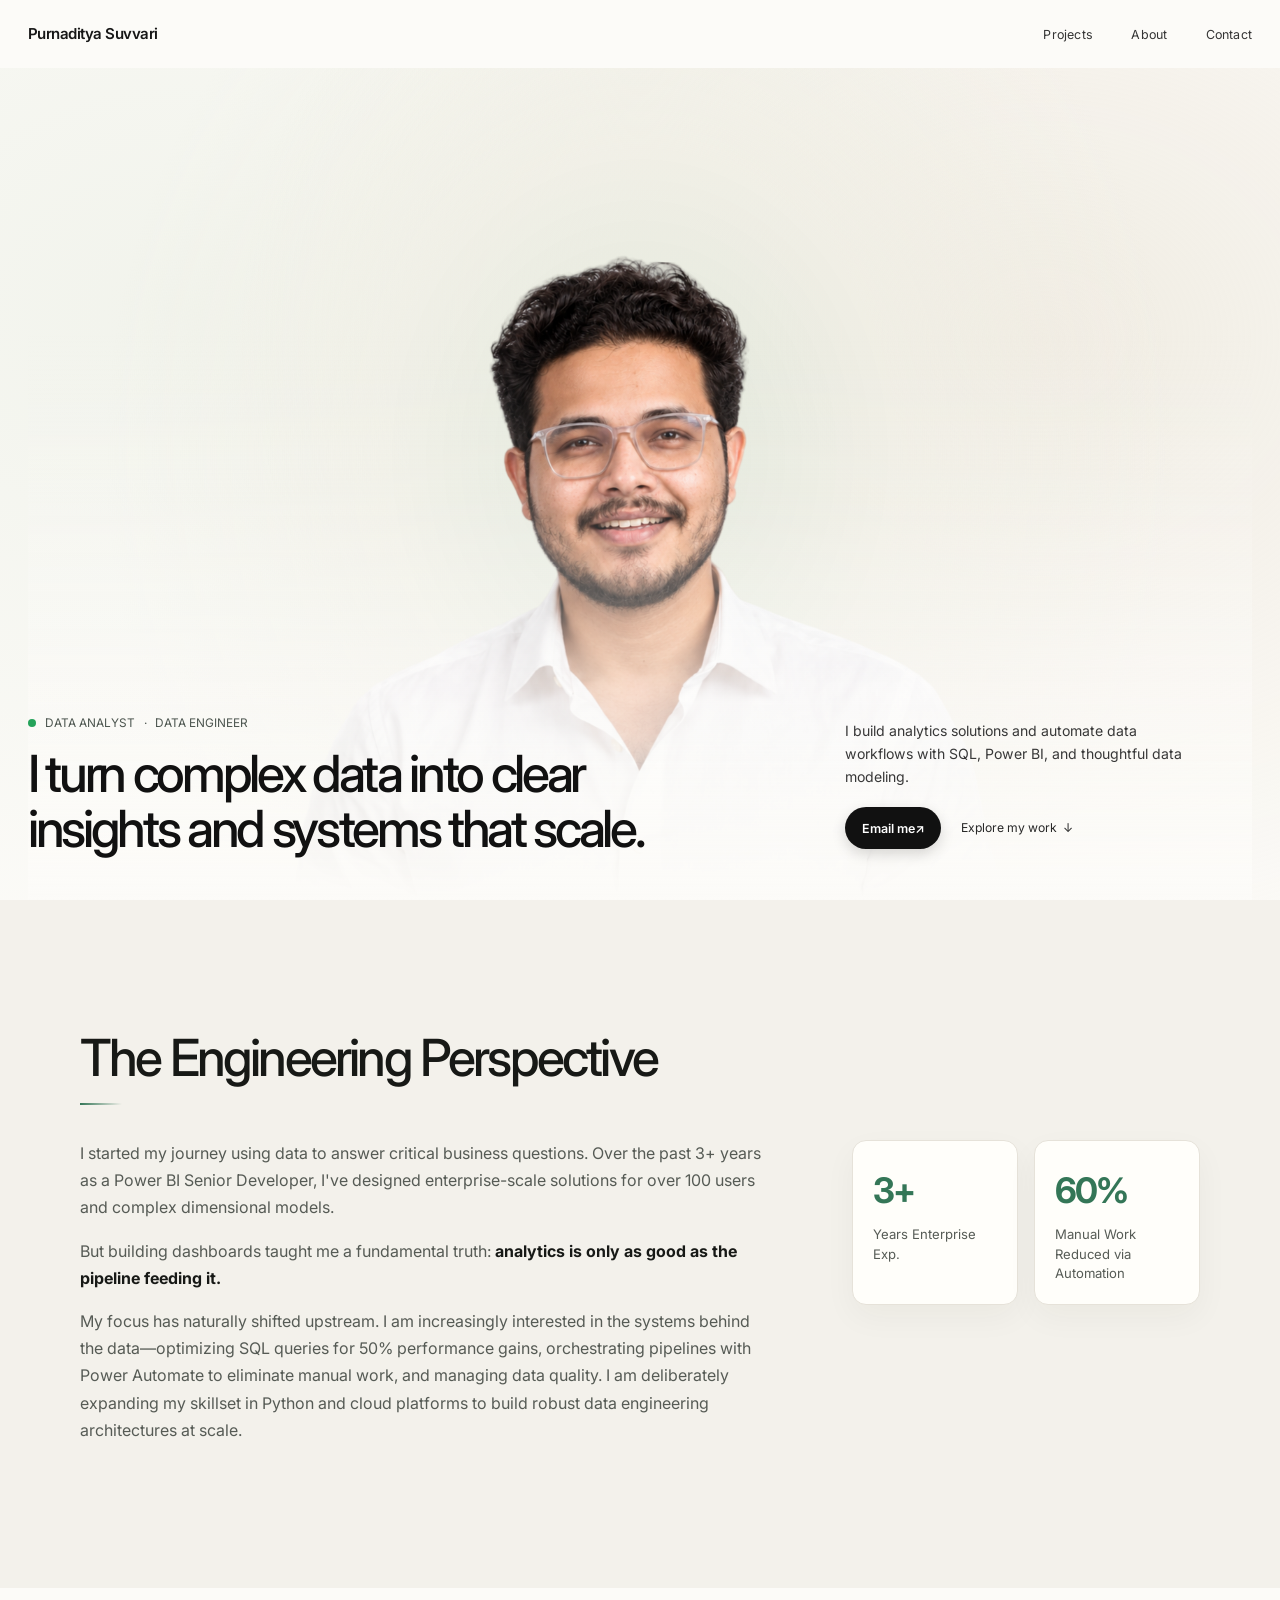
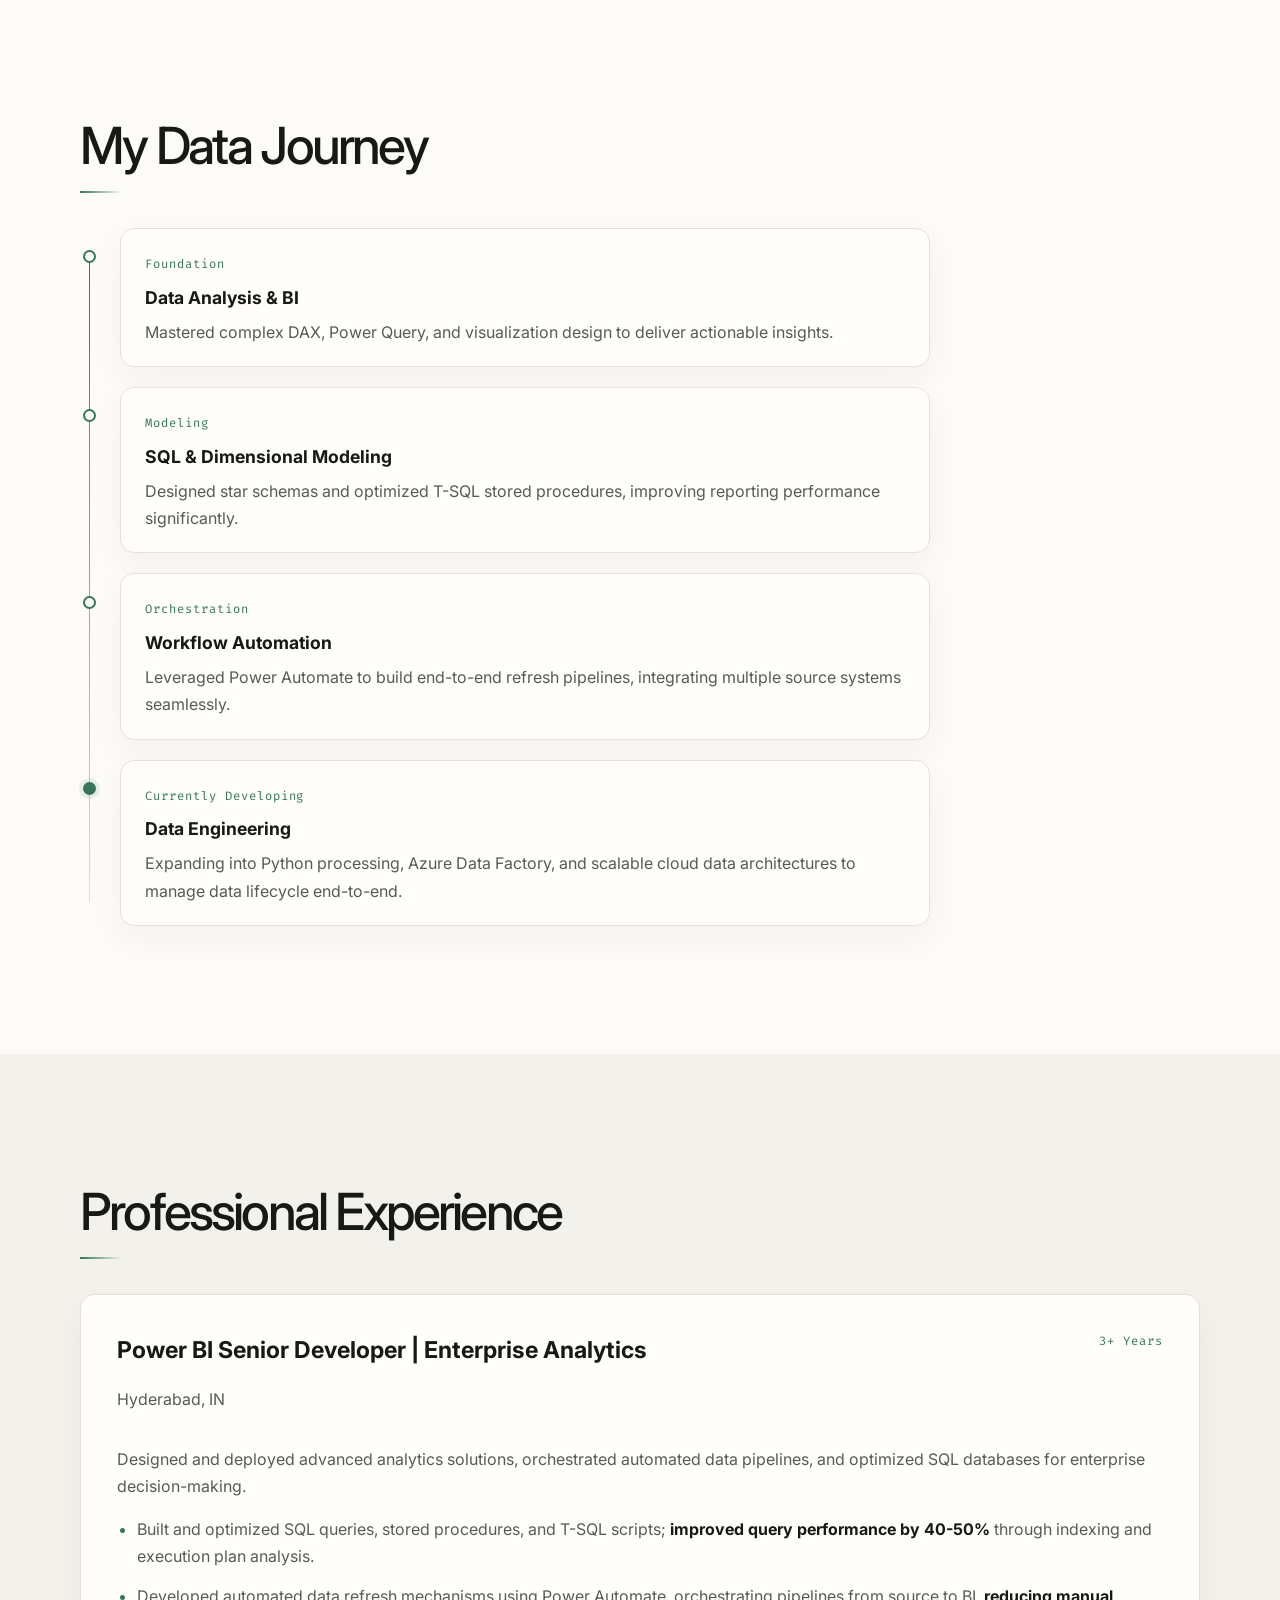
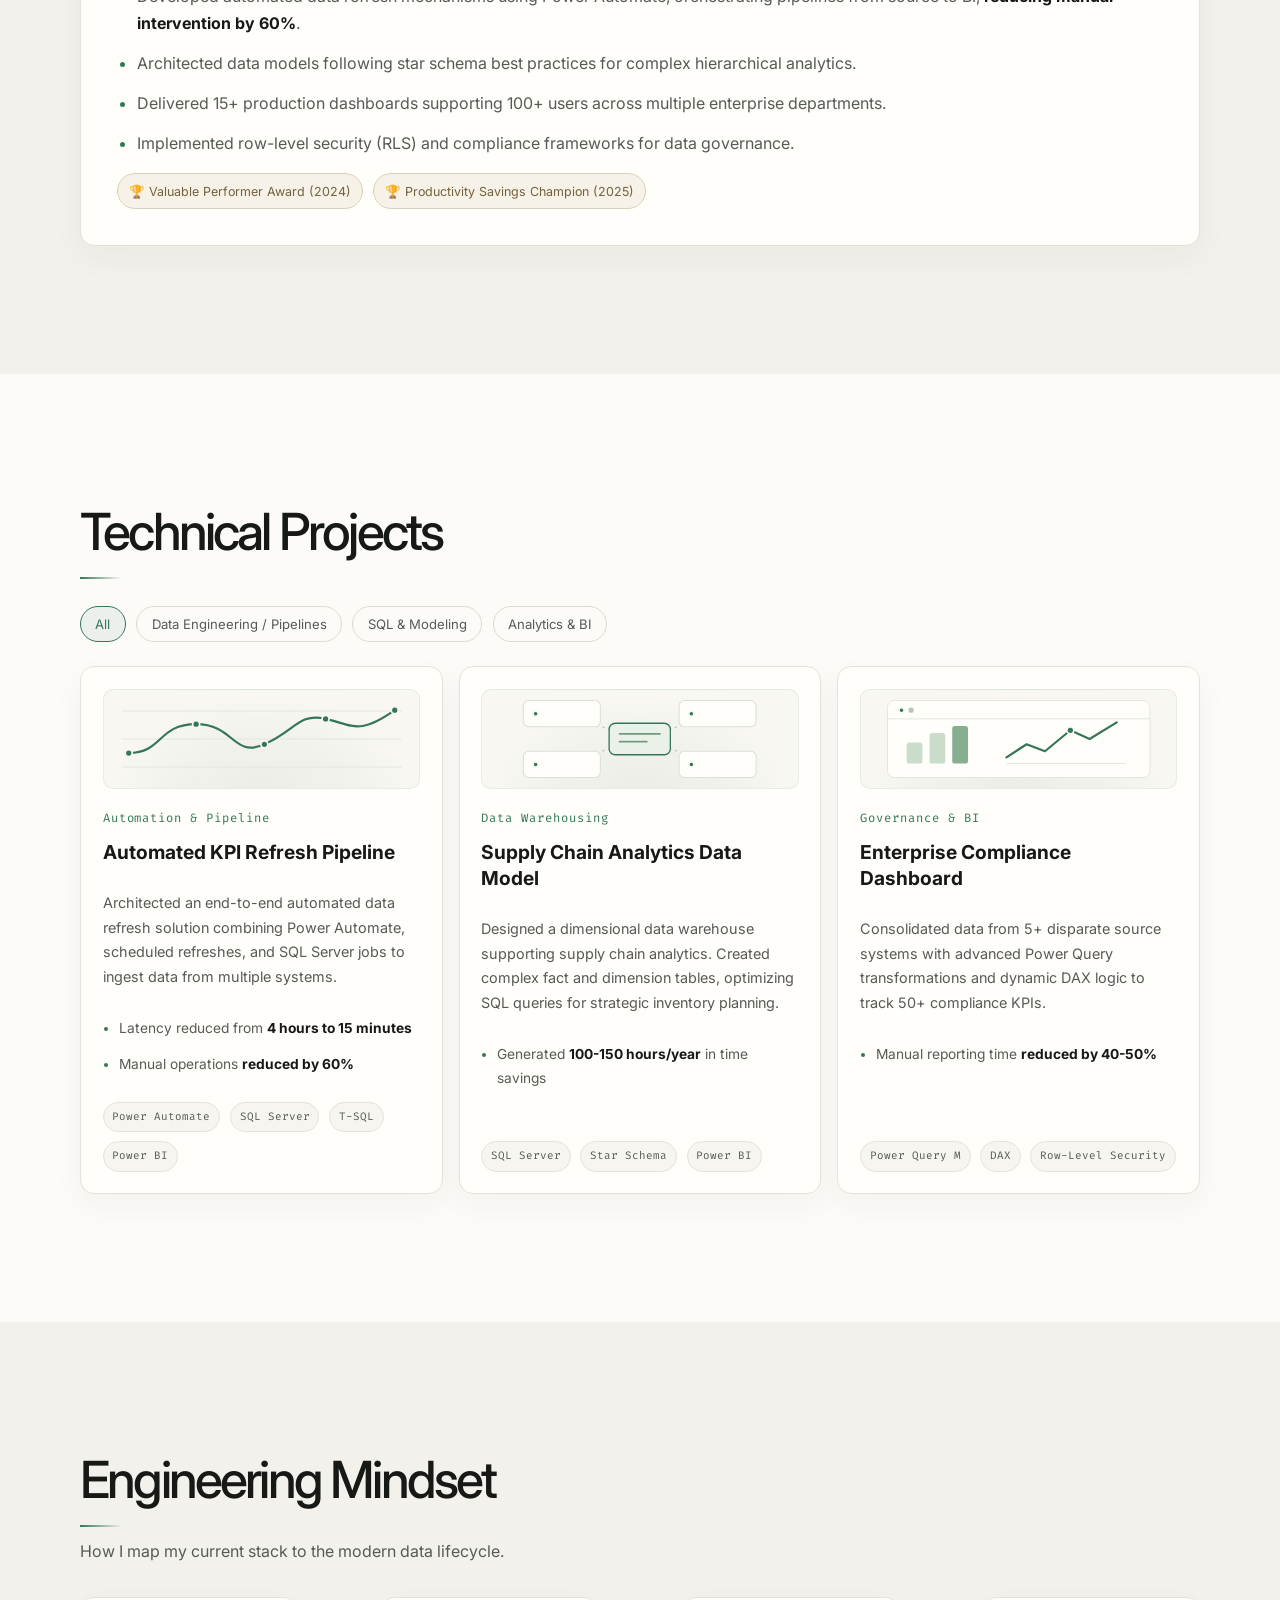
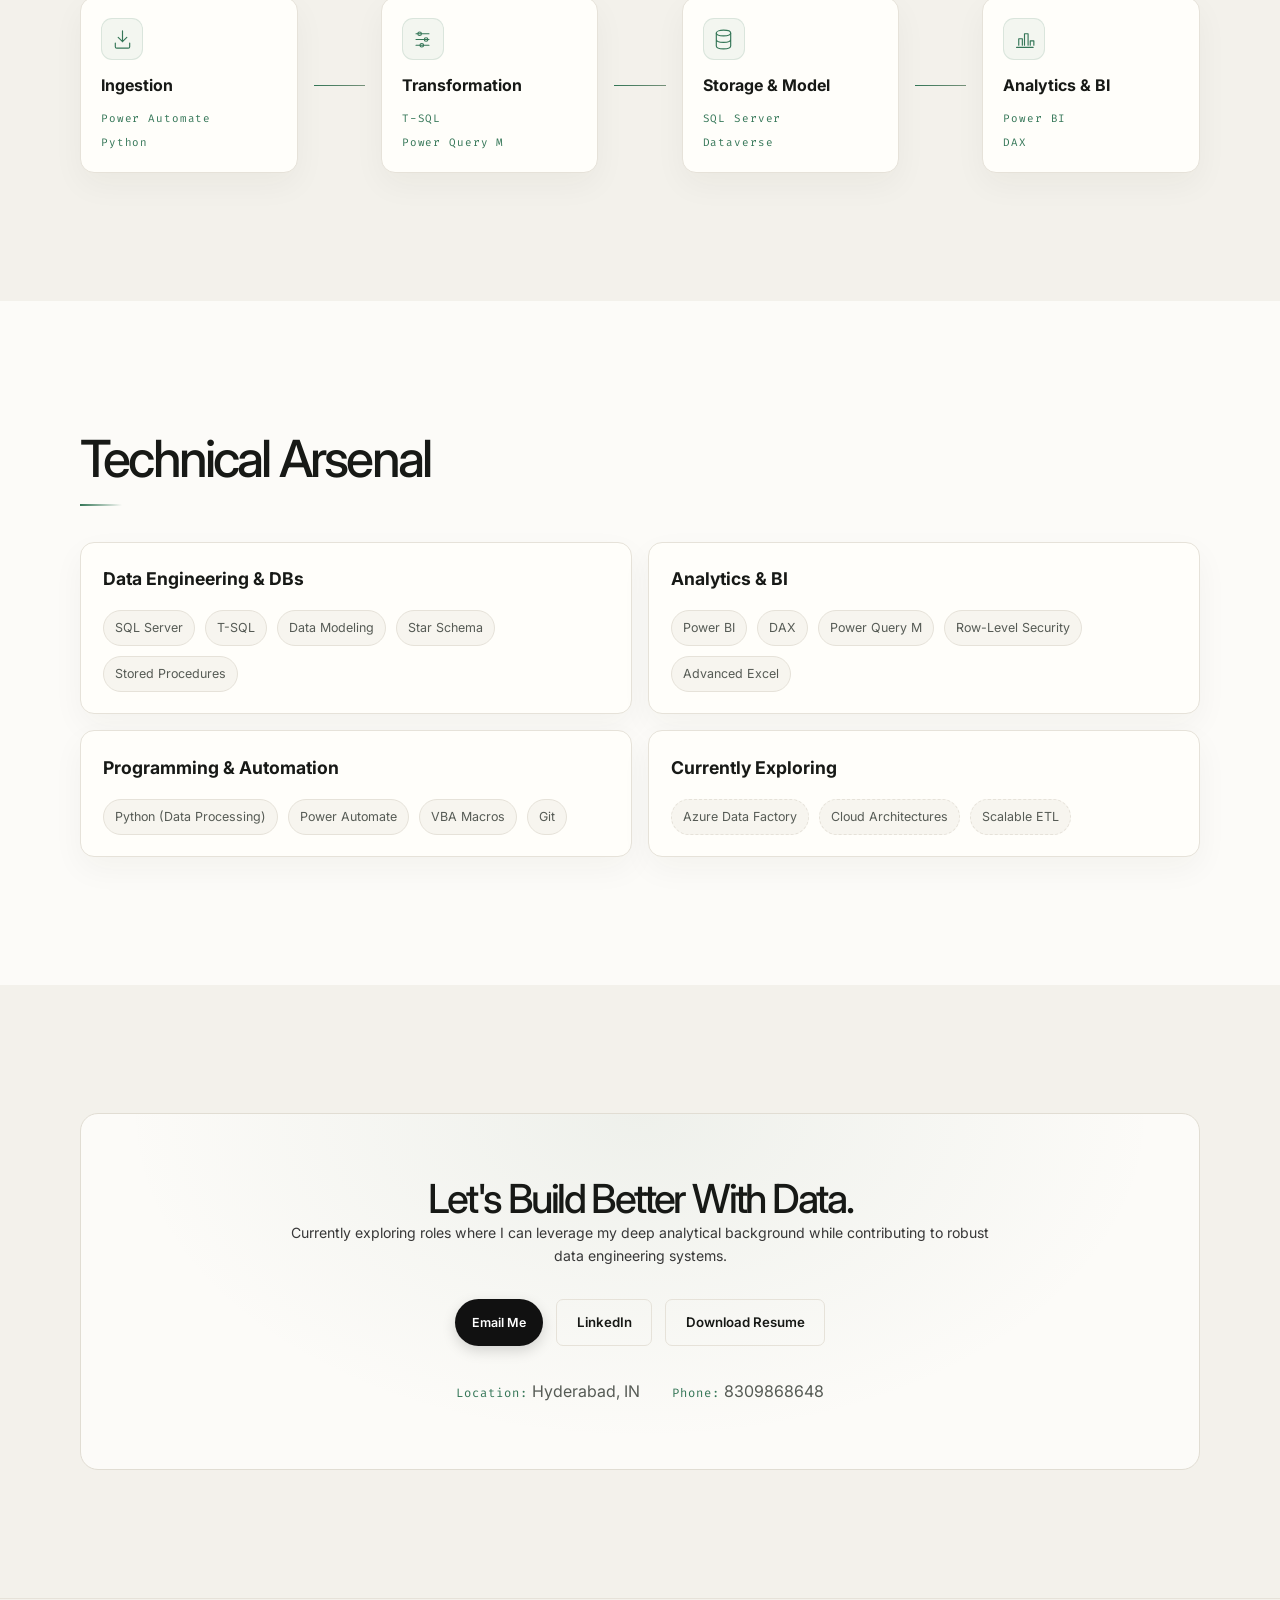
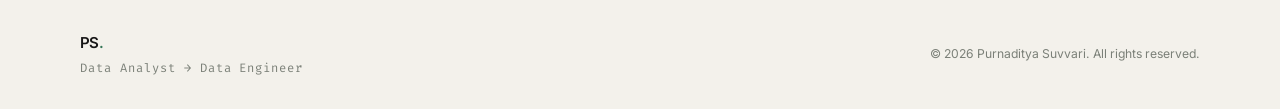
==== commit 16d76484: "minor changes to the site hero section" ====
--- a/index.html
+++ b/index.html
@@ -1623,13 +1623,28 @@
     min-height: 0;
     display: block;
     overflow: hidden;
+    position: relative;
     padding: 0;
     background: #fcfbf8;
     color: #141414;
 }
 
+#hero::before {
+    position: absolute;
+    z-index: 0;
+    inset: -8%;
+    background:
+        radial-gradient(ellipse 36% 66% at 50% 47%, rgba(214, 225, 210, 0.68), rgba(239, 238, 228, 0.62) 48%, transparent 100%),
+        radial-gradient(ellipse 54% 68% at 77% 35%, rgba(232, 225, 211, 0.56), transparent 100%),
+        radial-gradient(ellipse 58% 70% at 19% 32%, rgba(233, 237, 226, 0.55), transparent 100%);
+    content: "";
+    pointer-events: none;
+    animation: hero-atmosphere 24s ease-in-out infinite alternate;
+}
+
 .hero-layout {
     position: relative;
+    z-index: 1;
     display: grid;
     width: min(1320px, calc(100% - 3.5rem));
     height: 100%;
@@ -1666,8 +1681,14 @@
 
 .portrait-frame::after {
     position: absolute;
-    inset: 48% 0 0;
-    background: linear-gradient(to bottom, transparent 4%, rgba(252, 251, 248, 0.55) 66%, #fcfbf8 100%);
+    inset: 32% 0 0;
+    background: linear-gradient(
+        to bottom,
+        transparent 0%,
+        rgba(252, 251, 248, 0.14) 30%,
+        rgba(252, 251, 248, 0.62) 72%,
+        #fcfbf8 100%
+    );
     content: "";
 }
 
@@ -1774,6 +1795,17 @@
 
 .hero-work-link span {
     padding-left: 0.2rem;
+}
+
+@keyframes hero-atmosphere {
+    from {
+        transform: scale(1) translateY(0);
+        opacity: 0.88;
+    }
+    to {
+        transform: scale(1.045) translateY(-0.5%);
+        opacity: 1;
+    }
 }
 
 @media (max-width: 700px) {
@@ -1840,8 +1872,14 @@
     }
 
     .portrait-frame::after {
-        inset: 40% 0 0;
-        background: linear-gradient(to bottom, transparent, rgba(252, 251, 248, 0.85) 60%, #fcfbf8 90%);
+        inset: 27% 0 0;
+        background: linear-gradient(
+            to bottom,
+            transparent 0%,
+            rgba(252, 251, 248, 0.2) 30%,
+            rgba(252, 251, 248, 0.72) 72%,
+            #fcfbf8 100%
+        );
     }
 
     .hero-content {
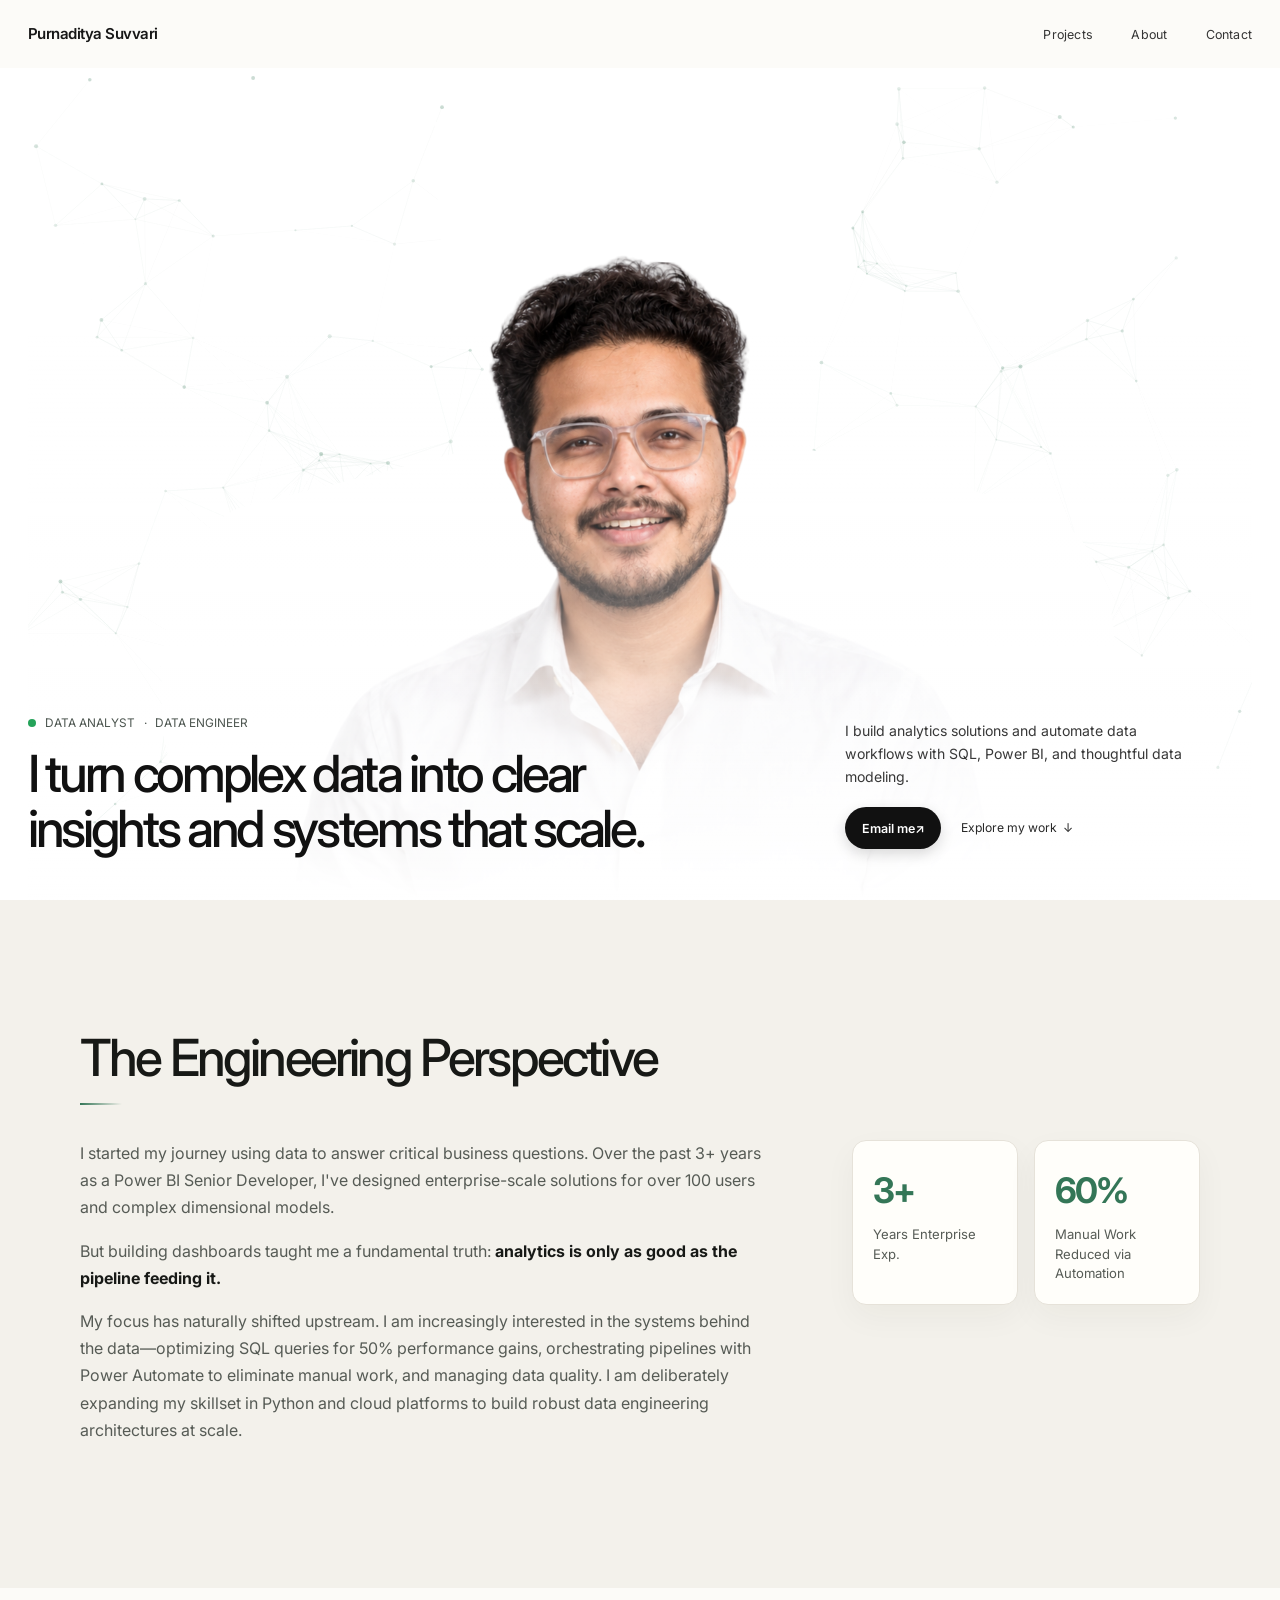
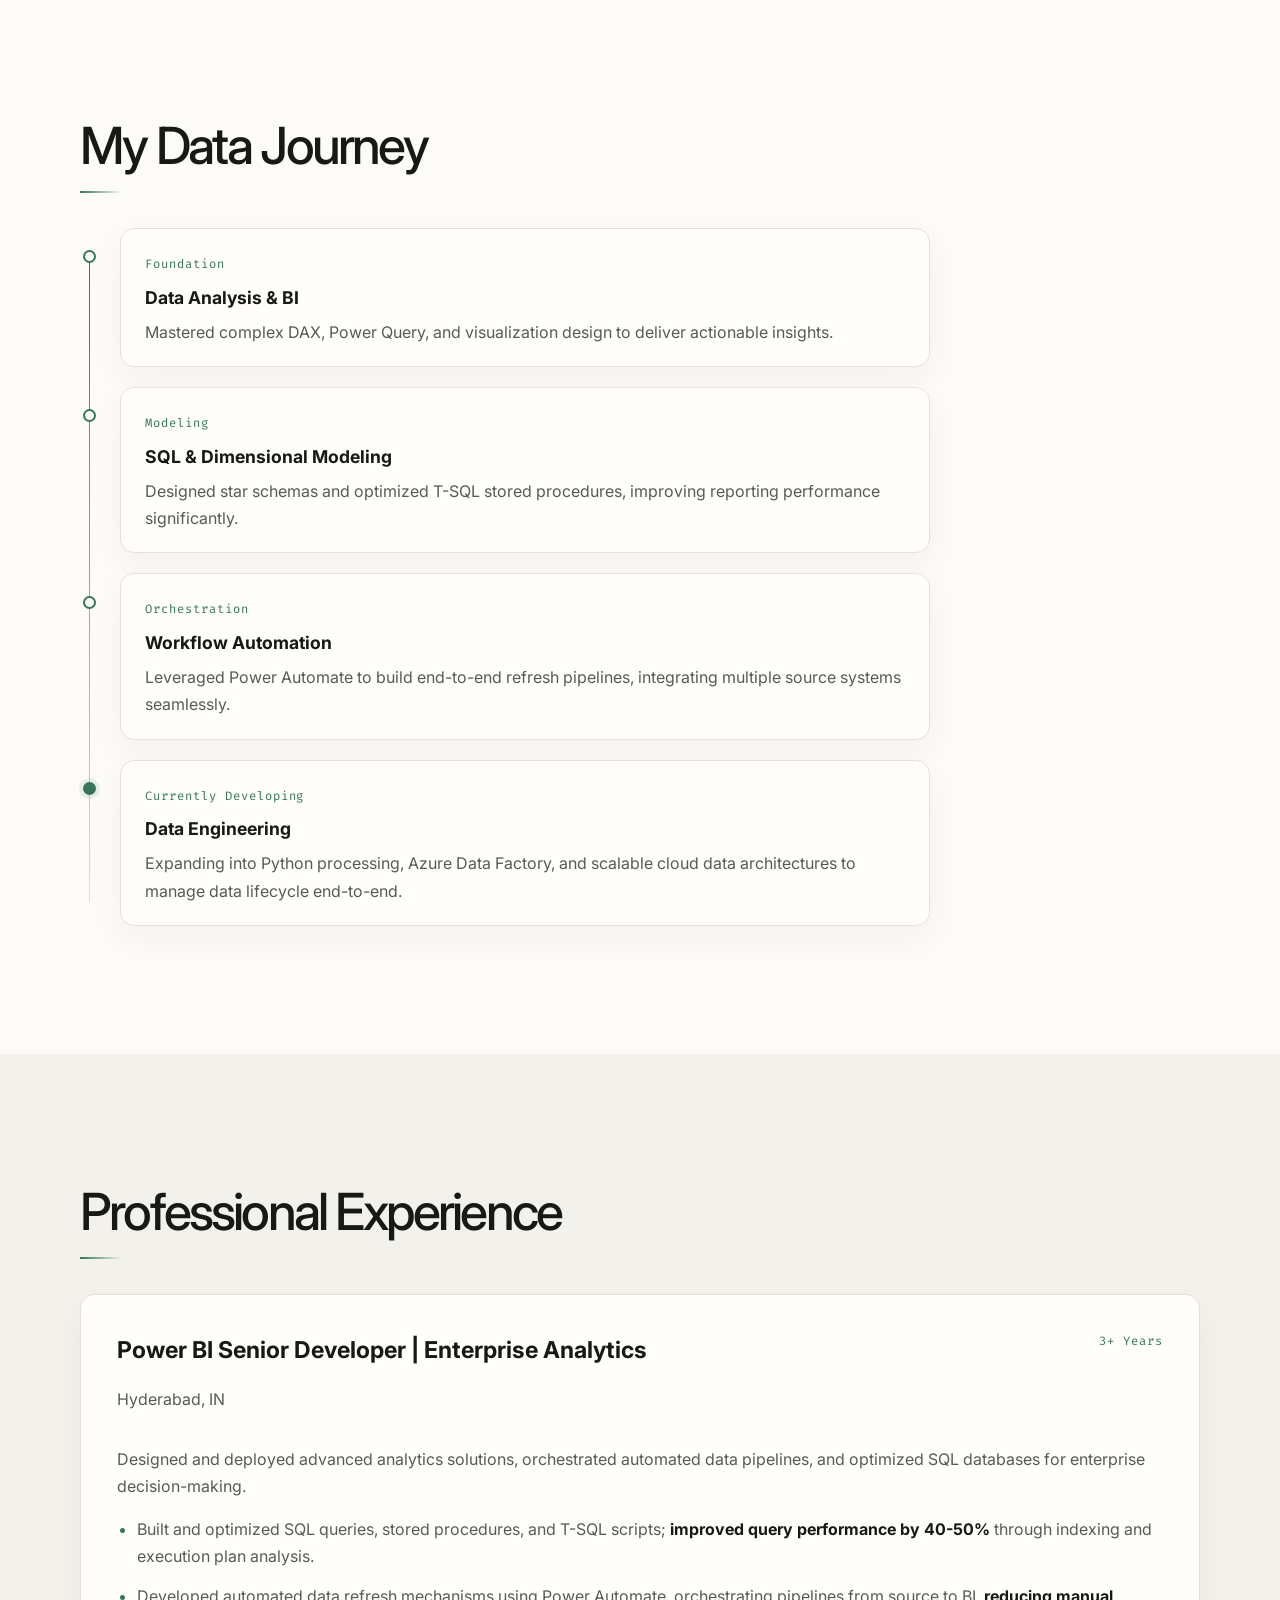
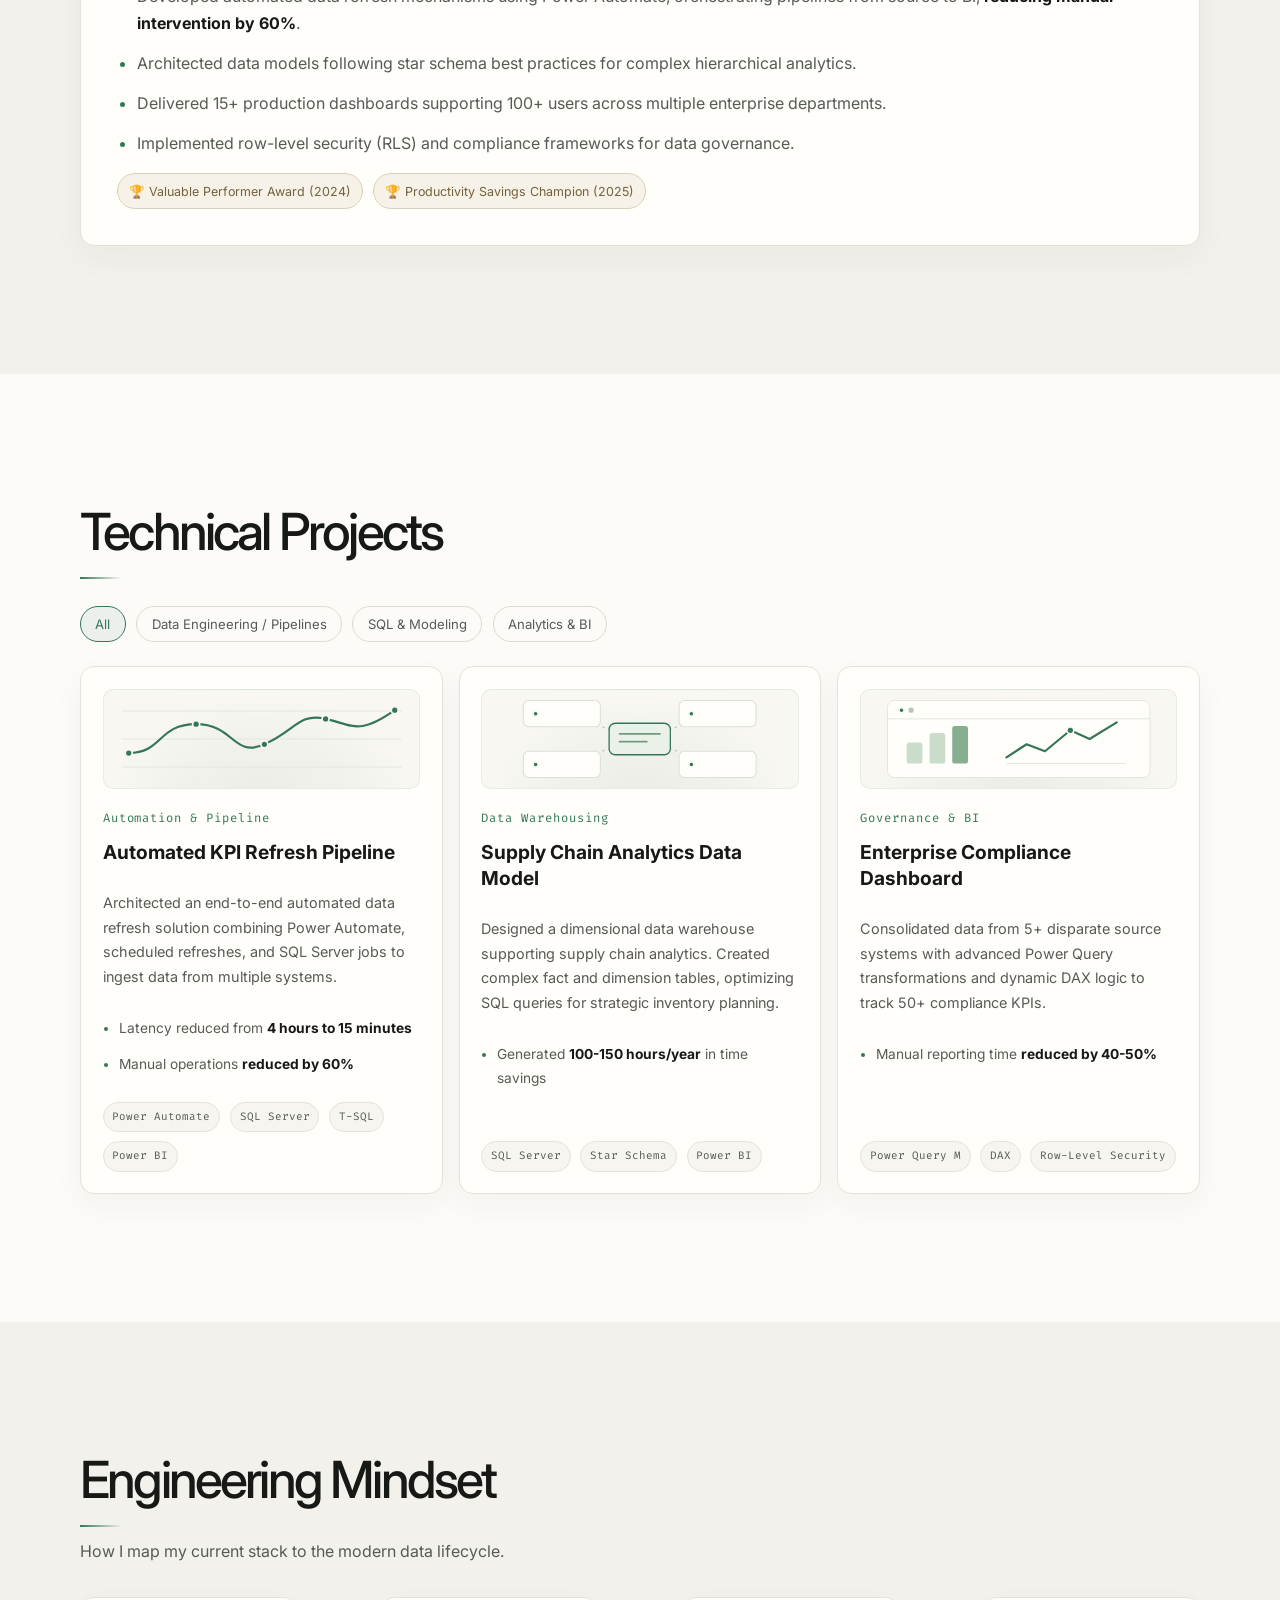
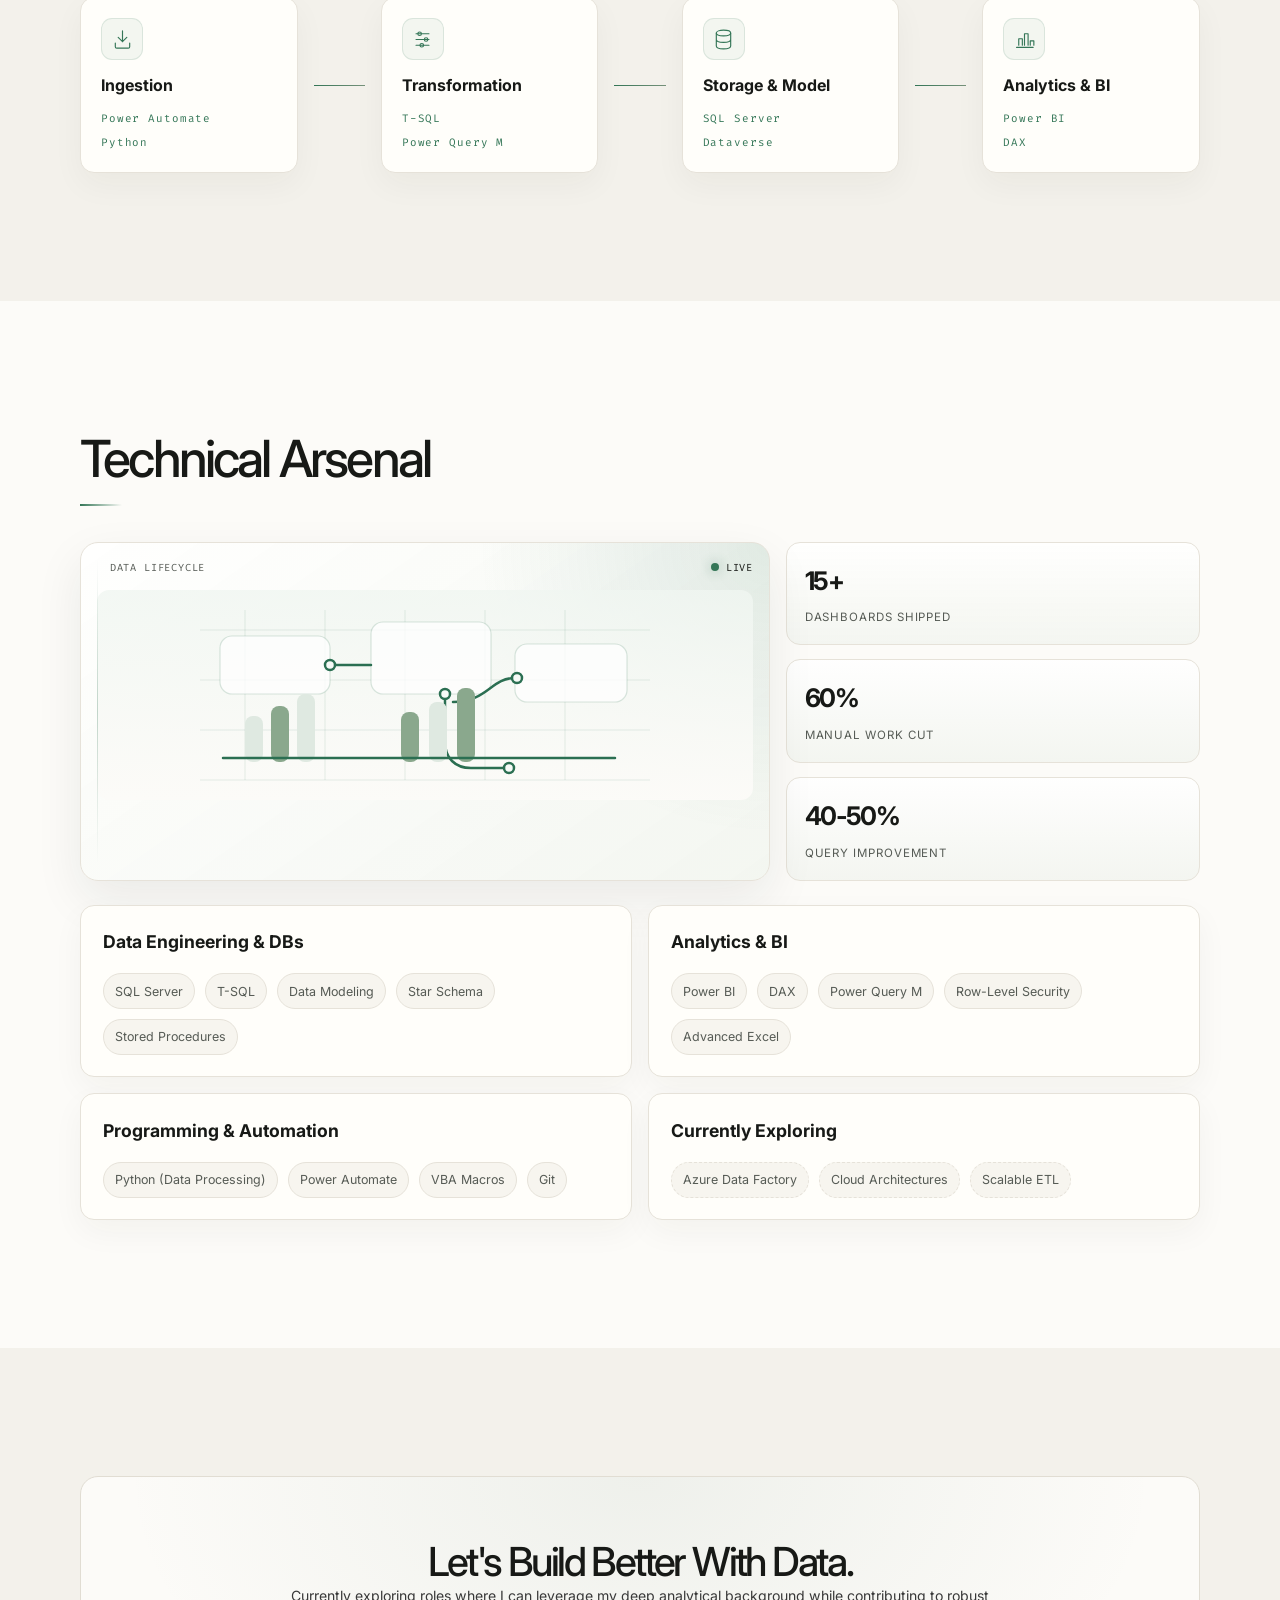
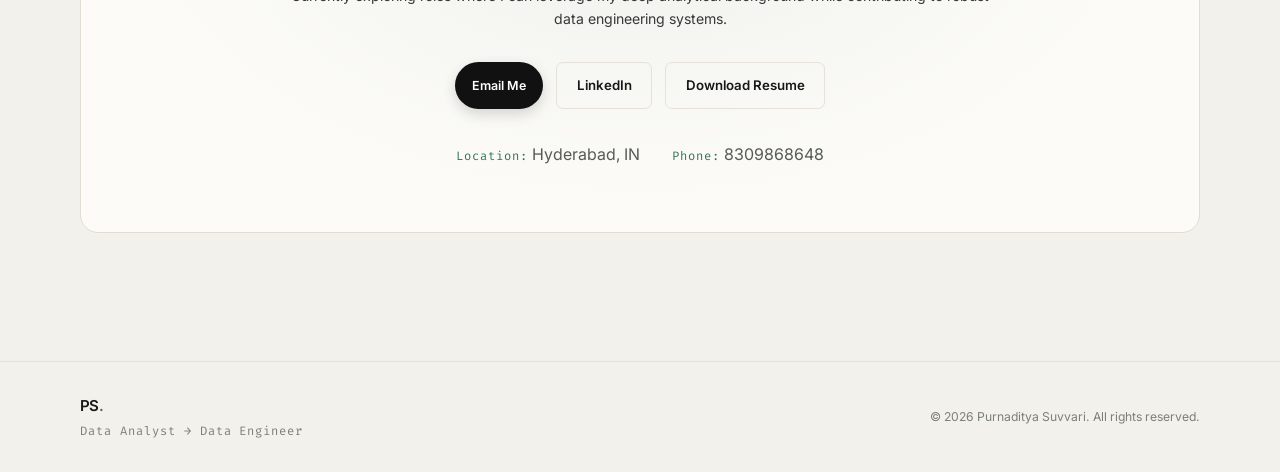
==== commit fa2ca08c: "mnor hero section animations" ====
--- a/index.html
+++ b/index.html
@@ -550,6 +550,133 @@
     gap: 1rem;
 }
 
+.skill-showcase {
+    display: grid;
+    grid-template-columns: minmax(0, 1.25fr) minmax(180px, 0.75fr);
+    gap: 1rem;
+    margin-bottom: 1.5rem;
+}
+
+.showcase-panel {
+    position: relative;
+    overflow: hidden;
+    padding: 1rem;
+    border: 1px solid var(--border);
+    border-radius: 18px;
+    background:
+        radial-gradient(circle at top right, rgba(52, 118, 87, 0.12), transparent 38%),
+        linear-gradient(145deg, rgba(255, 255, 255, 0.9), rgba(243, 246, 240, 0.96));
+    box-shadow: 0 18px 48px rgba(31, 38, 33, 0.08);
+}
+
+.showcase-panel::before {
+    position: absolute;
+    inset: 1rem auto 1rem 1rem;
+    width: 1px;
+    background: linear-gradient(to bottom, transparent, rgba(52, 118, 87, 0.28), transparent);
+    content: "";
+}
+
+.showcase-header {
+    display: flex;
+    align-items: center;
+    justify-content: space-between;
+    gap: 0.75rem;
+    margin-bottom: 0.9rem;
+    padding-left: 0.8rem;
+    color: var(--text-secondary);
+    font-family: var(--font-mono);
+    font-size: 0.64rem;
+    letter-spacing: 0.08em;
+    text-transform: uppercase;
+}
+
+.showcase-status {
+    display: inline-flex;
+    align-items: center;
+    gap: 0.42rem;
+    color: var(--text-primary);
+}
+
+.showcase-status::before {
+    display: inline-block;
+    width: 8px;
+    height: 8px;
+    border-radius: 50%;
+    background: var(--accent-primary);
+    box-shadow: 0 0 12px rgba(52, 118, 87, 0.45);
+    content: "";
+}
+
+.showcase-visual {
+    width: 100%;
+    height: 210px;
+    display: block;
+    border-radius: 12px;
+    background: linear-gradient(180deg, rgba(240, 246, 241, 0.8), rgba(252, 251, 248, 0.96));
+}
+
+.showcase-outline {
+    fill: rgba(255, 255, 255, 0.75);
+    stroke: rgba(52, 118, 87, 0.18);
+    stroke-width: 1.2;
+}
+
+.showcase-gridline {
+    stroke: rgba(52, 118, 87, 0.12);
+    stroke-width: 1;
+    fill: none;
+}
+
+.showcase-curve {
+    fill: none;
+    stroke: #2b6f52;
+    stroke-width: 2.5;
+    stroke-linecap: round;
+    stroke-linejoin: round;
+}
+
+.showcase-point {
+    fill: #f6faf7;
+    stroke: #2b6f52;
+    stroke-width: 2.5;
+}
+
+.showcase-bar {
+    fill: #dfe9e1;
+}
+
+.showcase-bar.alt {
+    fill: #8aa88d;
+}
+
+.showcase-stat-stack {
+    display: grid;
+    gap: 0.9rem;
+}
+
+.showcase-stat {
+    display: grid;
+    gap: 0.4rem;
+    padding: 1rem 1.1rem;
+    border: 1px solid var(--border);
+    border-radius: 14px;
+    background: linear-gradient(180deg, rgba(255, 255, 255, 0.88), rgba(243, 245, 240, 0.94));
+}
+
+.showcase-stat strong {
+    color: var(--text-primary);
+    font-size: clamp(1.3rem, 2vw, 1.9rem);
+    letter-spacing: -0.06em;
+}
+
+.showcase-stat span {
+    color: var(--text-secondary);
+    font-size: 0.72rem;
+    text-transform: uppercase;
+    letter-spacing: 0.08em;
+}
+
 .skill-category {
     padding: 1.35rem;
 }
@@ -1625,21 +1752,12 @@
     overflow: hidden;
     position: relative;
     padding: 0;
-    background: #fcfbf8;
+    background: #fff;
     color: #141414;
 }
 
 #hero::before {
-    position: absolute;
-    z-index: 0;
-    inset: -8%;
-    background:
-        radial-gradient(ellipse 36% 66% at 50% 47%, rgba(214, 225, 210, 0.68), rgba(239, 238, 228, 0.62) 48%, transparent 100%),
-        radial-gradient(ellipse 54% 68% at 77% 35%, rgba(232, 225, 211, 0.56), transparent 100%),
-        radial-gradient(ellipse 58% 70% at 19% 32%, rgba(233, 237, 226, 0.55), transparent 100%);
-    content: "";
-    pointer-events: none;
-    animation: hero-atmosphere 24s ease-in-out infinite alternate;
+    display: none;
 }
 
 .hero-layout {
@@ -1662,6 +1780,16 @@
     pointer-events: none;
 }
 
+.hero-data-canvas {
+    position: absolute;
+    z-index: 3;
+    inset: 0;
+    width: 100%;
+    height: 100%;
+    pointer-events: none;
+    opacity: 0.78;
+}
+
 .portrait-orbit,
 .portrait-caption,
 .portrait-float {
@@ -1670,6 +1798,7 @@
 
 .portrait-frame {
     position: absolute;
+    z-index: 2;
     inset: 0;
     height: auto;
     overflow: visible;
@@ -1685,9 +1814,9 @@
     background: linear-gradient(
         to bottom,
         transparent 0%,
-        rgba(252, 251, 248, 0.14) 30%,
-        rgba(252, 251, 248, 0.62) 72%,
-        #fcfbf8 100%
+        rgba(255, 255, 255, 0.14) 30%,
+        rgba(255, 255, 255, 0.62) 72%,
+        #fff 100%
     );
     content: "";
 }
@@ -1795,17 +1924,6 @@
 
 .hero-work-link span {
     padding-left: 0.2rem;
-}
-
-@keyframes hero-atmosphere {
-    from {
-        transform: scale(1) translateY(0);
-        opacity: 0.88;
-    }
-    to {
-        transform: scale(1.045) translateY(-0.5%);
-        opacity: 1;
-    }
 }
 
 @media (max-width: 700px) {
@@ -1876,9 +1994,9 @@
         background: linear-gradient(
             to bottom,
             transparent 0%,
-            rgba(252, 251, 248, 0.2) 30%,
-            rgba(252, 251, 248, 0.72) 72%,
-            #fcfbf8 100%
+            rgba(255, 255, 255, 0.2) 30%,
+            rgba(255, 255, 255, 0.72) 72%,
+            #fff 100%
         );
     }
 
@@ -2361,6 +2479,7 @@
     <header id="hero" class="section">
         <div class="container hero-layout">
             <div class="hero-visual">
+                <canvas class="hero-data-canvas" aria-hidden="true"></canvas>
                 <div class="portrait-frame">
                     <img class="portrait-image" src="portfolioImage.png" alt="Portrait of Purnaditya Suvvari">
                 </div>
@@ -2641,6 +2760,50 @@
     <section id="skills" class="section reveal">
         <div class="container">
             <h2 class="section-title">Technical Arsenal</h2>
+            <div class="skill-showcase">
+                <div class="showcase-panel">
+                    <div class="showcase-header">
+                        <span>Data Lifecycle</span>
+                        <span class="showcase-status">Live</span>
+                    </div>
+                    <svg class="showcase-visual" viewBox="0 0 520 210" aria-label="Illustrated data flow pipeline">
+                        <g>
+                            <path class="showcase-gridline" d="M35 40H485M35 90H485M35 140H485M35 190H485" />
+                            <path class="showcase-gridline" d="M80 20V190M160 20V190M240 20V190M320 20V190M400 20V190" />
+                            <rect class="showcase-outline" x="55" y="46" width="110" height="58" rx="12"/>
+                            <rect class="showcase-outline" x="206" y="32" width="120" height="72" rx="12"/>
+                            <rect class="showcase-outline" x="350" y="54" width="112" height="58" rx="12"/>
+                            <path class="showcase-curve" d="M165 75C190 75 190 75 206 75M280 104V152C280 168 290 178 306 178H342"/>
+                            <path class="showcase-curve" d="M350 88C326 88 322 112 288 112"/>
+                            <rect class="showcase-bar" x="80" y="126" width="18" height="46" rx="8"/>
+                            <rect class="showcase-bar alt" x="106" y="116" width="18" height="56" rx="8"/>
+                            <rect class="showcase-bar" x="132" y="104" width="18" height="68" rx="8"/>
+                            <rect class="showcase-bar alt" x="236" y="122" width="18" height="50" rx="8"/>
+                            <rect class="showcase-bar" x="264" y="112" width="18" height="60" rx="8"/>
+                            <rect class="showcase-bar alt" x="292" y="98" width="18" height="74" rx="8"/>
+                            <circle class="showcase-point" cx="165" cy="75" r="5"/>
+                            <circle class="showcase-point" cx="280" cy="104" r="5"/>
+                            <circle class="showcase-point" cx="344" cy="178" r="5"/>
+                            <circle class="showcase-point" cx="352" cy="88" r="5"/>
+                            <path class="showcase-curve" d="M58 168H450"/>
+                        </g>
+                    </svg>
+                </div>
+                <div class="showcase-stat-stack">
+                    <div class="showcase-stat">
+                        <strong>15+</strong>
+                        <span>Dashboards shipped</span>
+                    </div>
+                    <div class="showcase-stat">
+                        <strong>60%</strong>
+                        <span>Manual work cut</span>
+                    </div>
+                    <div class="showcase-stat">
+                        <strong>40-50%</strong>
+                        <span>Query improvement</span>
+                    </div>
+                </div>
+            </div>
             <div class="skills-grid">
                 
                 <div class="skill-category">
@@ -2772,6 +2935,188 @@
 }
 
 const prefersReducedMotion = window.matchMedia("(prefers-reduced-motion: reduce)").matches;
+const heroCanvas = document.querySelector(".hero-data-canvas");
+const heroSection = document.querySelector("#hero");
+
+if (heroCanvas && heroSection) {
+    const context = heroCanvas.getContext("2d");
+
+    if (context) {
+        let width = 0;
+        let height = 0;
+        let pixelRatio = 1;
+        let animationFrame = 0;
+        let animationTime = 0;
+        let personSilhouette = null;
+        const particles = [];
+        const pointer = { x: 0.5, y: 0.5, active: false };
+
+        const drawConstellation = (animate) => {
+            context.clearRect(0, 0, width, height);
+
+            if (animate) {
+                animationTime += 0.016;
+            }
+
+            const pointerX = pointer.x * width;
+            const pointerY = pointer.y * height;
+            const isPersonArea = (x, y) => personSilhouette
+                && context.isPointInPath(personSilhouette, x, y);
+            const backgroundMask = new Path2D();
+            backgroundMask.rect(0, 0, width, height);
+            if (personSilhouette) backgroundMask.addPath(personSilhouette);
+
+            context.save();
+            context.clip(backgroundMask, "evenodd");
+
+            const pointerGlow = context.createRadialGradient(pointerX, pointerY, 0, pointerX, pointerY, 180);
+            pointerGlow.addColorStop(0, pointer.active ? "rgba(52, 118, 87, 0.055)" : "rgba(52, 118, 87, 0)");
+            pointerGlow.addColorStop(1, "rgba(52, 118, 87, 0)");
+            context.fillStyle = pointerGlow;
+            context.fillRect(0, 0, width, height);
+
+            if (animate) {
+                particles.forEach((particle) => {
+                    particle.x += particle.vx;
+                    particle.y += particle.vy;
+
+                    if (particle.y < 0.06 || particle.y > 0.94) particle.vy *= -1;
+                    if (particle.side === "left" && (particle.x < 0.015 || particle.x > 0.43)) particle.vx *= -1;
+                    if (particle.side === "right" && (particle.x < 0.57 || particle.x > 0.985)) particle.vx *= -1;
+                });
+            }
+
+            const projected = particles.map((particle) => {
+                const depthScale = 0.7 + particle.depth * 0.65;
+                const sideCenter = particle.side === "left" ? width * 0.19 : width * 0.81;
+                const x = sideCenter + (particle.x * width - sideCenter) * depthScale
+                    + (pointer.x - 0.5) * particle.depth * 24;
+                const y = height * 0.5 + (particle.y * height - height * 0.5) * depthScale
+                    + (pointer.y - 0.5) * particle.depth * 18;
+                const distance = Math.hypot(x - pointerX, y - pointerY);
+                const focus = pointer.active ? Math.max(0, 1 - distance / 190) : 0;
+                const pulse = 0.75 + Math.sin(animationTime * 1.4 + particle.phase) * 0.25;
+                return {
+                    ...particle,
+                    x,
+                    y,
+                    focus,
+                    radius: 0.85 + particle.depth * 1.25 + focus * 0.9,
+                    opacity: (0.16 + particle.depth * 0.22 + focus * 0.26) * pulse
+                };
+            });
+
+            for (let index = 0; index < projected.length; index += 1) {
+                const point = projected[index];
+                for (let nextIndex = index + 1; nextIndex < projected.length; nextIndex += 1) {
+                    const next = projected[nextIndex];
+                    if (point.side !== next.side) continue;
+
+                    const distance = Math.hypot(point.x - next.x, point.y - next.y);
+                    if (distance > 118) continue;
+                    const connectionAlpha = (1 - distance / 118)
+                        * (0.12 + Math.max(point.focus, next.focus) * 0.16);
+                    context.beginPath();
+                    context.moveTo(point.x, point.y);
+                    context.lineTo(next.x, next.y);
+                    context.strokeStyle = `rgba(52, 118, 87, ${connectionAlpha})`;
+                    context.lineWidth = 0.75;
+                    context.stroke();
+                }
+            }
+
+            projected.forEach((point) => {
+                context.beginPath();
+                context.arc(point.x, point.y, point.radius, 0, Math.PI * 2);
+                context.fillStyle = `rgba(52, 118, 87, ${point.opacity})`;
+                context.fill();
+            });
+
+            if (pointer.active && !isPersonArea(pointerX, pointerY)) {
+                context.beginPath();
+                context.arc(pointerX, pointerY, 12 + Math.sin(animationTime * 2) * 1.5, 0, Math.PI * 2);
+                context.strokeStyle = "rgba(52, 118, 87, 0.2)";
+                context.lineWidth = 0.7;
+                context.stroke();
+            }
+            context.restore();
+
+            if (animate) {
+                animationFrame = window.requestAnimationFrame(() => drawConstellation(true));
+            }
+        };
+
+        const resizeCanvas = () => {
+            const bounds = heroCanvas.getBoundingClientRect();
+            width = bounds.width;
+            height = bounds.height;
+            pixelRatio = Math.min(window.devicePixelRatio || 1, 1.5);
+            heroCanvas.width = Math.round(width * pixelRatio);
+            heroCanvas.height = Math.round(height * pixelRatio);
+            context.setTransform(pixelRatio, 0, 0, pixelRatio, 0, 0);
+
+            const shoulderHalfWidth = width < 600 ? 0.49 : 0.39;
+            const waistHalfWidth = width < 600 ? 0.44 : 0.33;
+            const headHalfWidth = width < 600 ? 0.19 : 0.17;
+            const neckY = width < 600 ? 0.42 : 0.53;
+            const shoulderTop = width < 600 ? 0.46 : 0.58;
+            const shoulderMid = width < 600 ? 0.58 : 0.68;
+            personSilhouette = new Path2D();
+            personSilhouette.moveTo(width * (0.5 - headHalfWidth), height * 0.065);
+            personSilhouette.bezierCurveTo(width * 0.34, height * 0.075, width * 0.33, height * 0.16, width * 0.34, height * 0.23);
+            personSilhouette.bezierCurveTo(width * 0.34, height * 0.32, width * 0.4, height * 0.38, width * 0.43, height * 0.415);
+            personSilhouette.bezierCurveTo(width * 0.43, height * 0.435, width * 0.4, height * 0.445, width * (0.5 - waistHalfWidth), height * neckY);
+            personSilhouette.bezierCurveTo(width * (0.5 - shoulderHalfWidth), height * shoulderTop, width * (0.5 - shoulderHalfWidth), height * shoulderMid, width * (0.5 - shoulderHalfWidth), height * 0.78);
+            personSilhouette.bezierCurveTo(width * (0.5 - shoulderHalfWidth), height * 0.88, width * (0.5 - waistHalfWidth), height * 0.93, width * (0.5 - waistHalfWidth), height);
+            personSilhouette.lineTo(width * (0.5 + waistHalfWidth), height);
+            personSilhouette.bezierCurveTo(width * (0.5 + waistHalfWidth), height * 0.93, width * (0.5 + shoulderHalfWidth), height * 0.88, width * (0.5 + shoulderHalfWidth), height * 0.78);
+            personSilhouette.bezierCurveTo(width * (0.5 + shoulderHalfWidth), height * shoulderMid, width * (0.5 + shoulderHalfWidth), height * shoulderTop, width * (0.5 + waistHalfWidth), height * neckY);
+            personSilhouette.bezierCurveTo(width * 0.6, height * 0.445, width * 0.57, height * 0.435, width * 0.57, height * 0.415);
+            personSilhouette.bezierCurveTo(width * 0.6, height * 0.38, width * 0.66, height * 0.32, width * 0.66, height * 0.23);
+            personSilhouette.bezierCurveTo(width * 0.67, height * 0.16, width * 0.66, height * 0.075, width * (0.5 + headHalfWidth), height * 0.065);
+            personSilhouette.closePath();
+
+            particles.length = 0;
+            const particleCount = Math.max(72, Math.min(156, Math.round(width / 8)));
+            for (let index = 0; index < particleCount; index += 1) {
+                const side = index % 2 === 0 ? "left" : "right";
+                particles.push({
+                    side,
+                    x: side === "left"
+                        ? 0.025 + Math.random() * 0.34
+                        : 0.635 + Math.random() * 0.34,
+                    y: 0.08 + Math.random() * 0.84,
+                    depth: 0.12 + Math.random() * 0.88,
+                    vx: (Math.random() - 0.5) * 0.00024,
+                    vy: (Math.random() - 0.5) * 0.00028,
+                    phase: Math.random() * Math.PI * 2
+                });
+            }
+
+            window.cancelAnimationFrame(animationFrame);
+            drawConstellation(!prefersReducedMotion);
+        };
+
+        heroSection.addEventListener("pointermove", (event) => {
+            const bounds = heroSection.getBoundingClientRect();
+            pointer.x = (event.clientX - bounds.left) / bounds.width;
+            pointer.y = (event.clientY - bounds.top) / bounds.height;
+            pointer.active = true;
+            if (prefersReducedMotion) drawConstellation(false);
+        }, { passive: true });
+
+        heroSection.addEventListener("pointerleave", () => {
+            pointer.x = 0.5;
+            pointer.y = 0.5;
+            pointer.active = false;
+            if (prefersReducedMotion) drawConstellation(false);
+        }, { passive: true });
+
+        window.addEventListener("resize", resizeCanvas, { passive: true });
+        resizeCanvas();
+    }
+}
+
 const motionTargets = document.querySelectorAll(
     ".section.reveal > .container > *, .stat-card, .timeline-item, .project-card, .arch-node, .skill-category"
 );
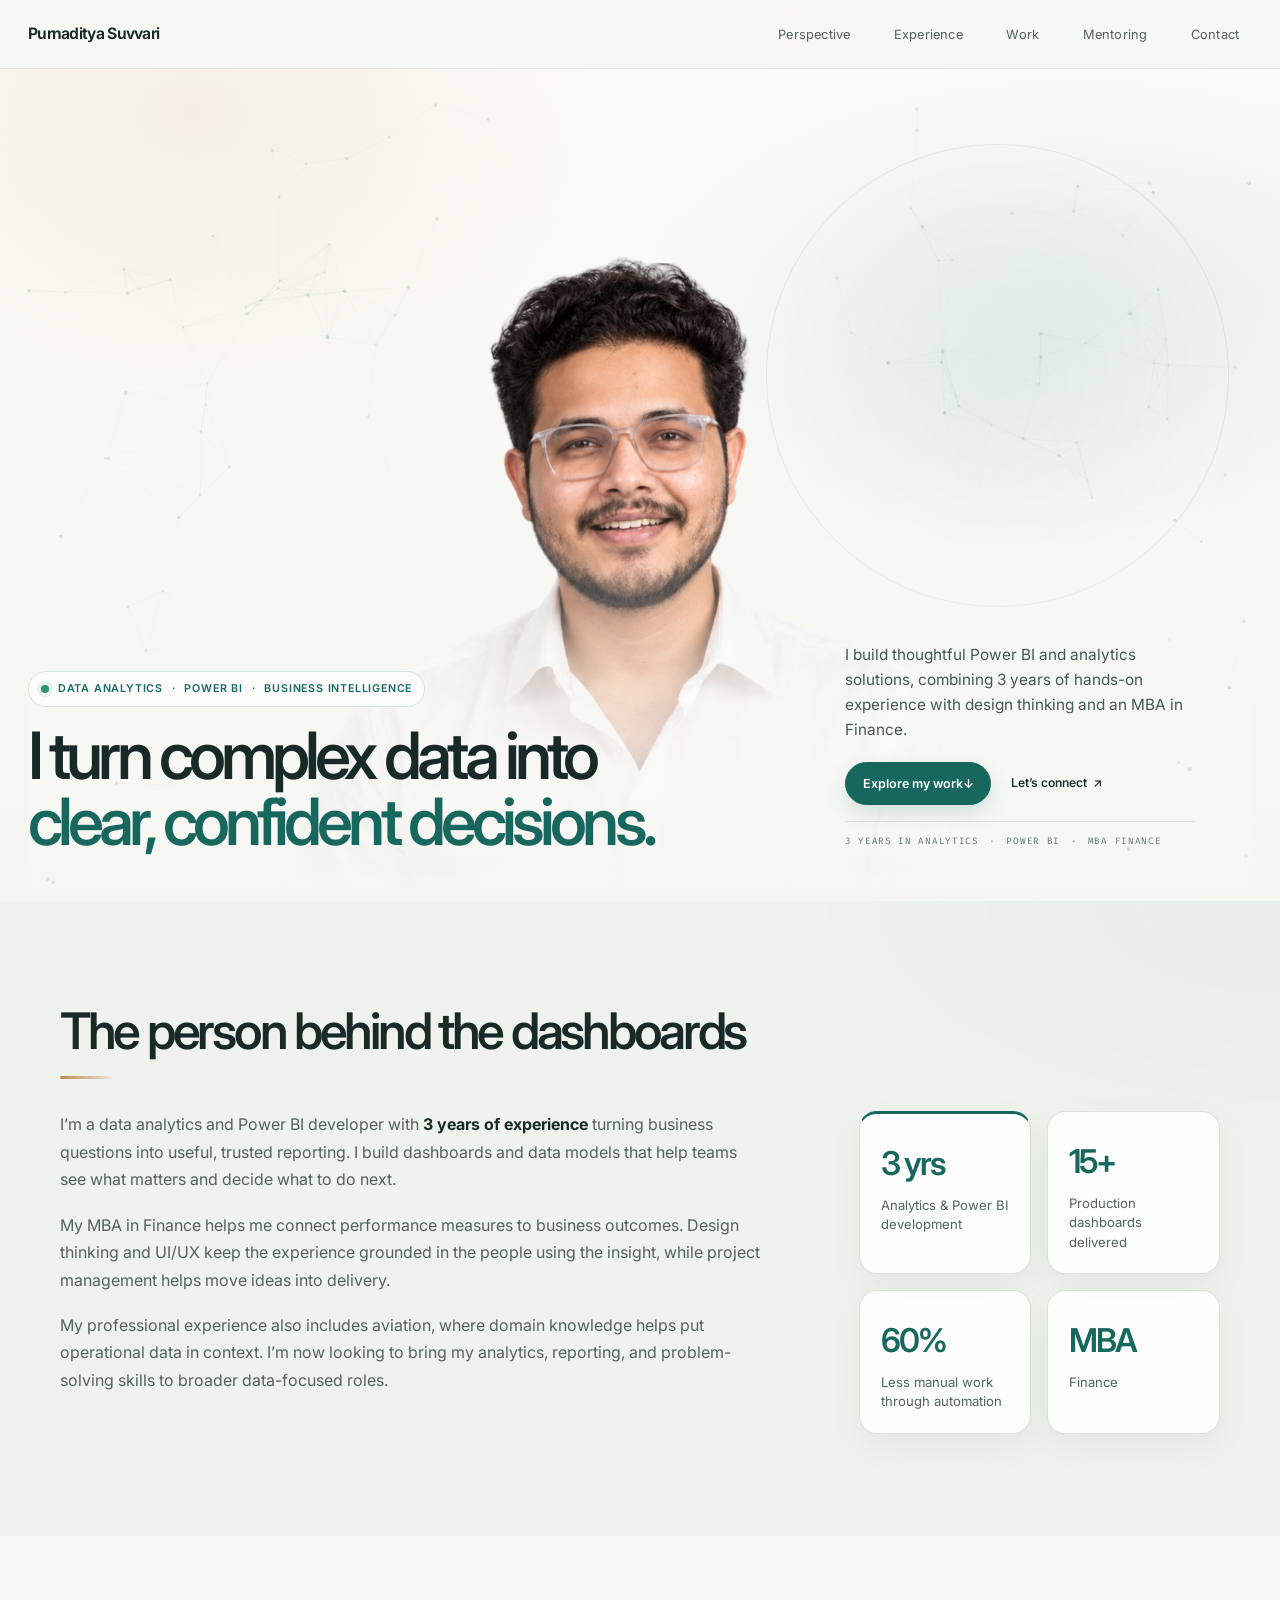
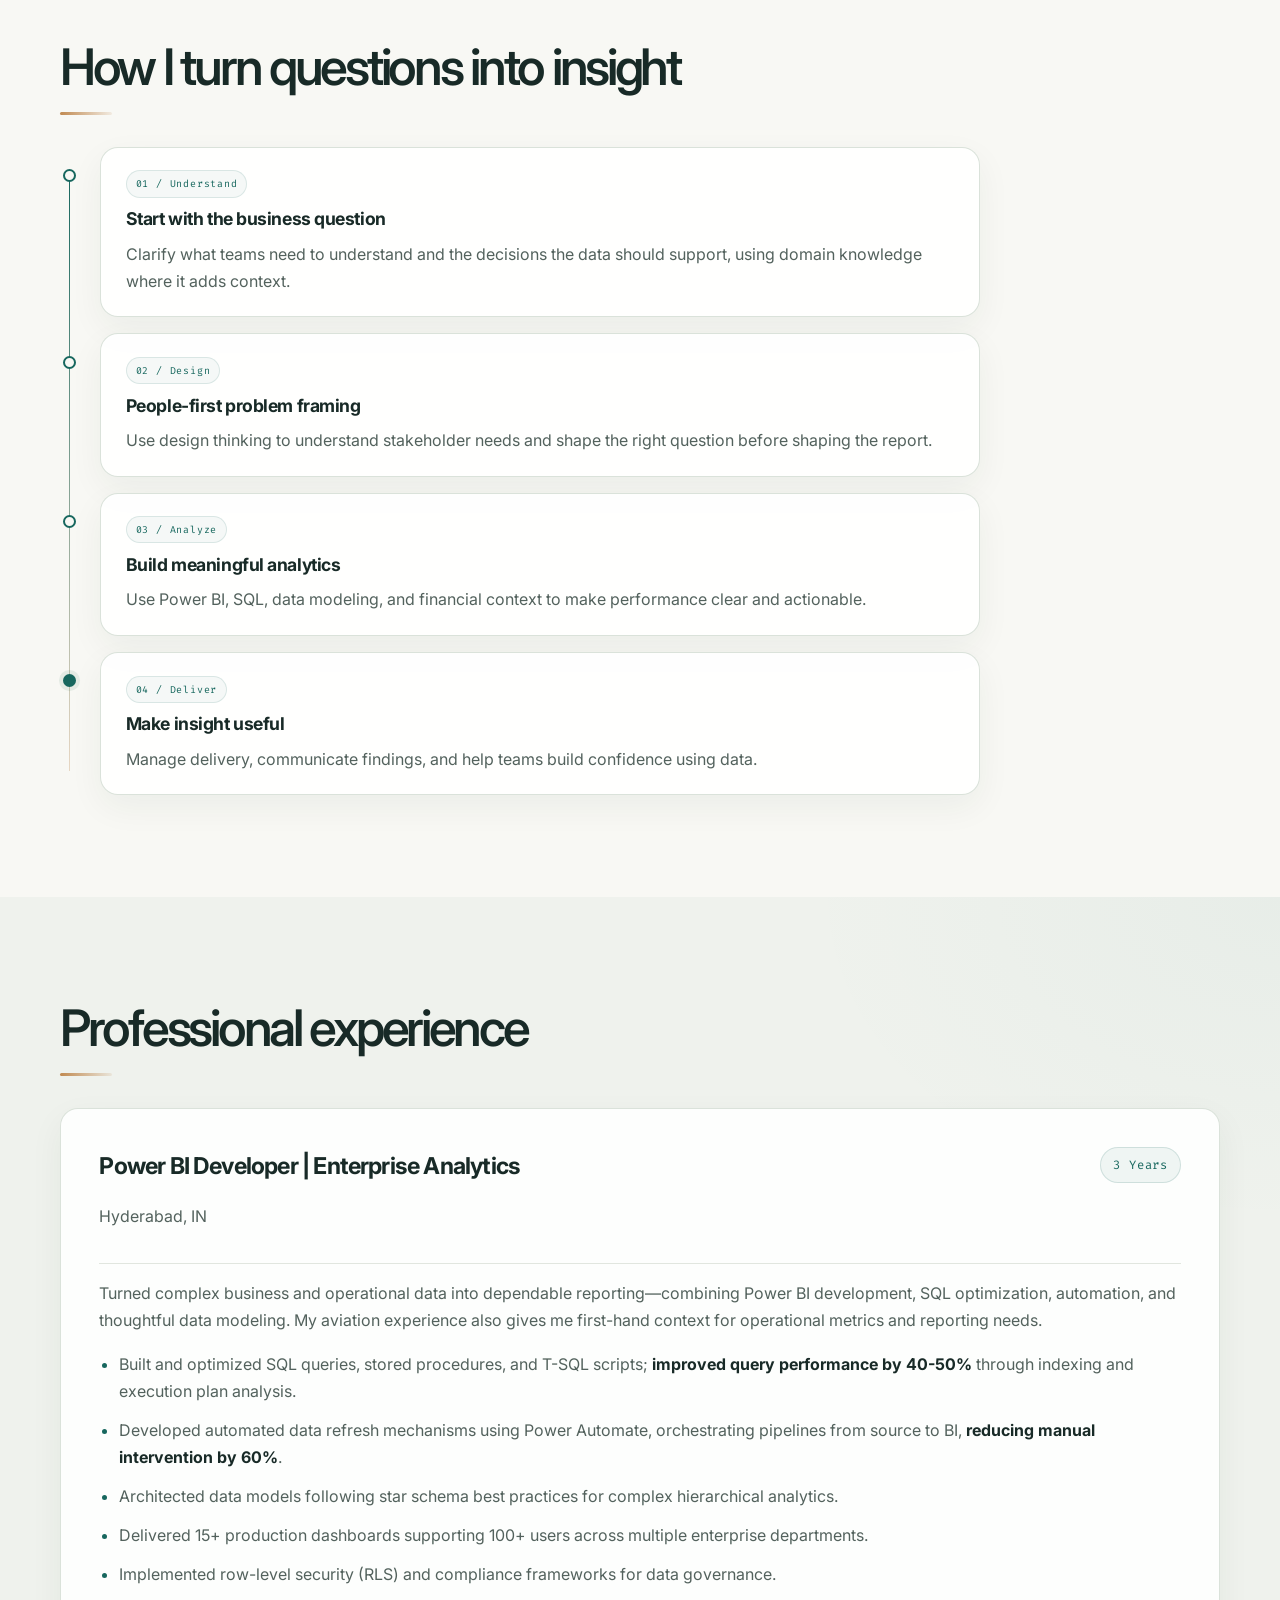
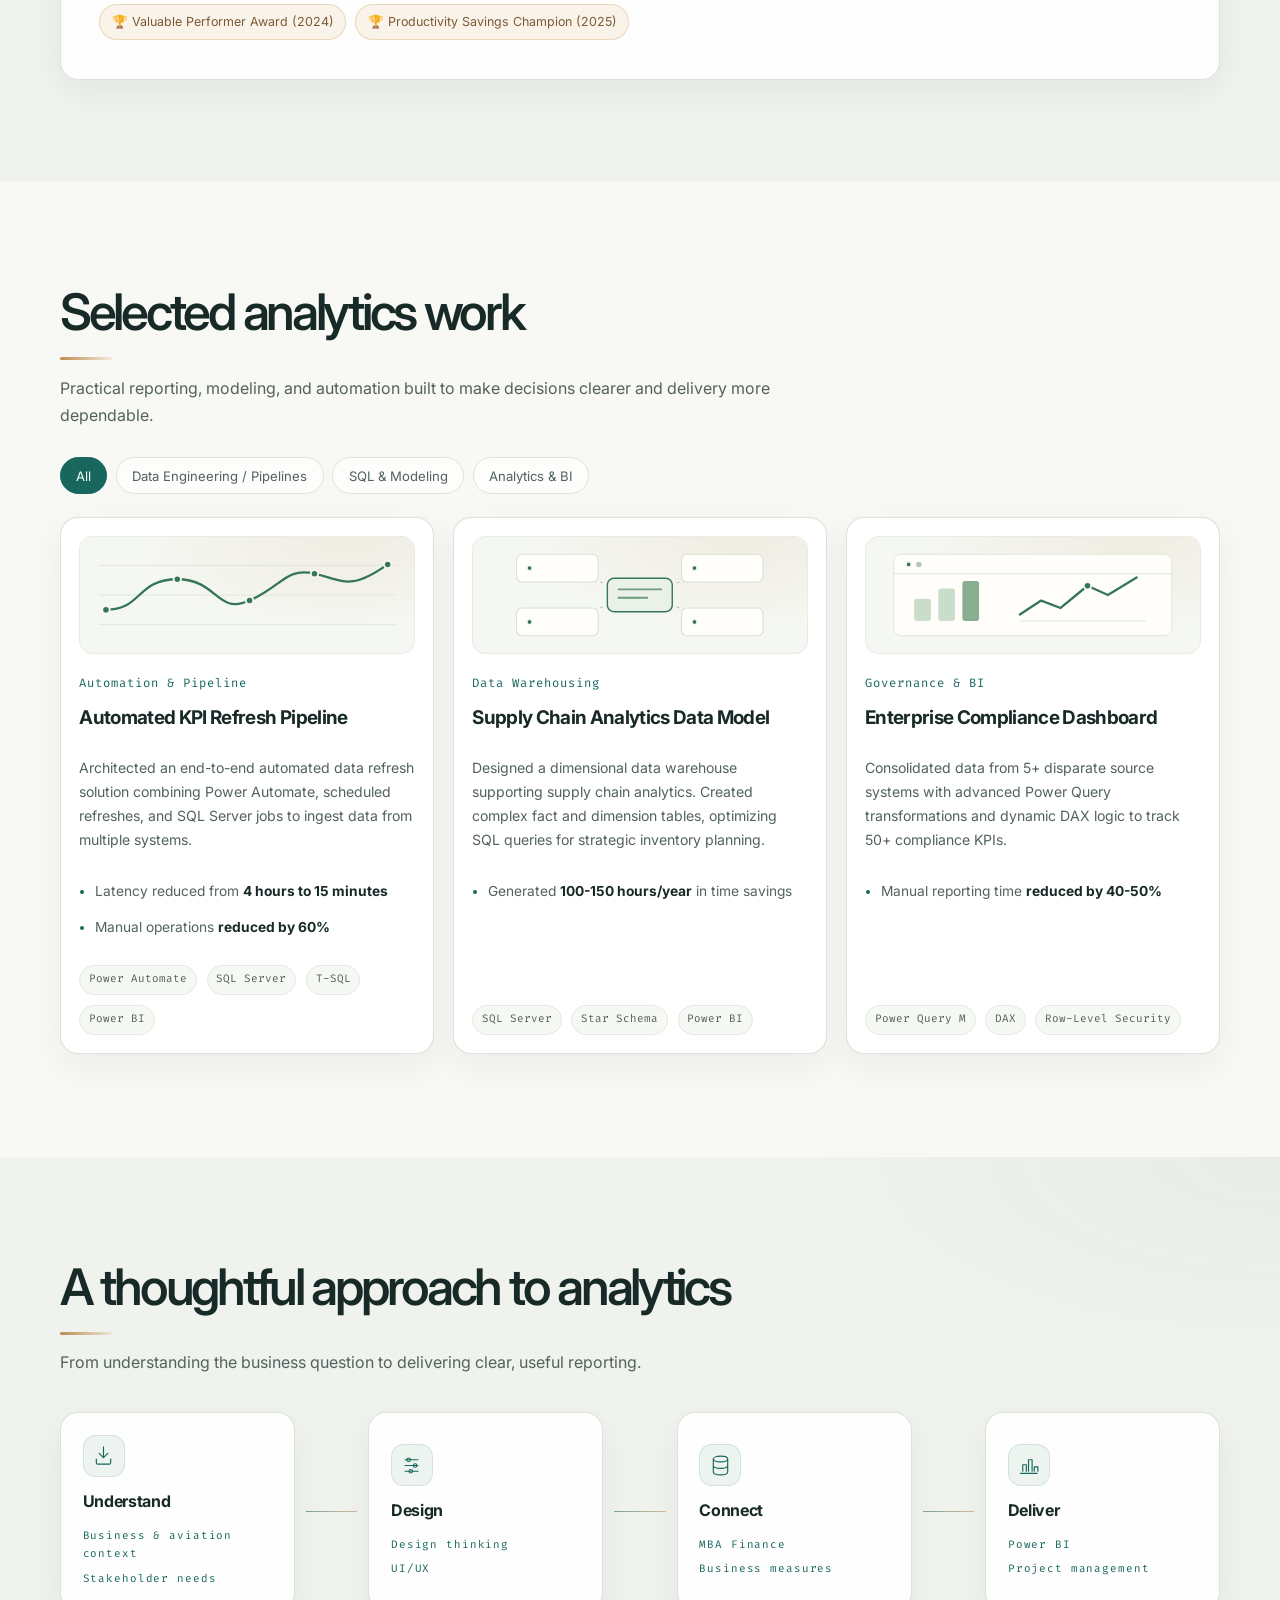
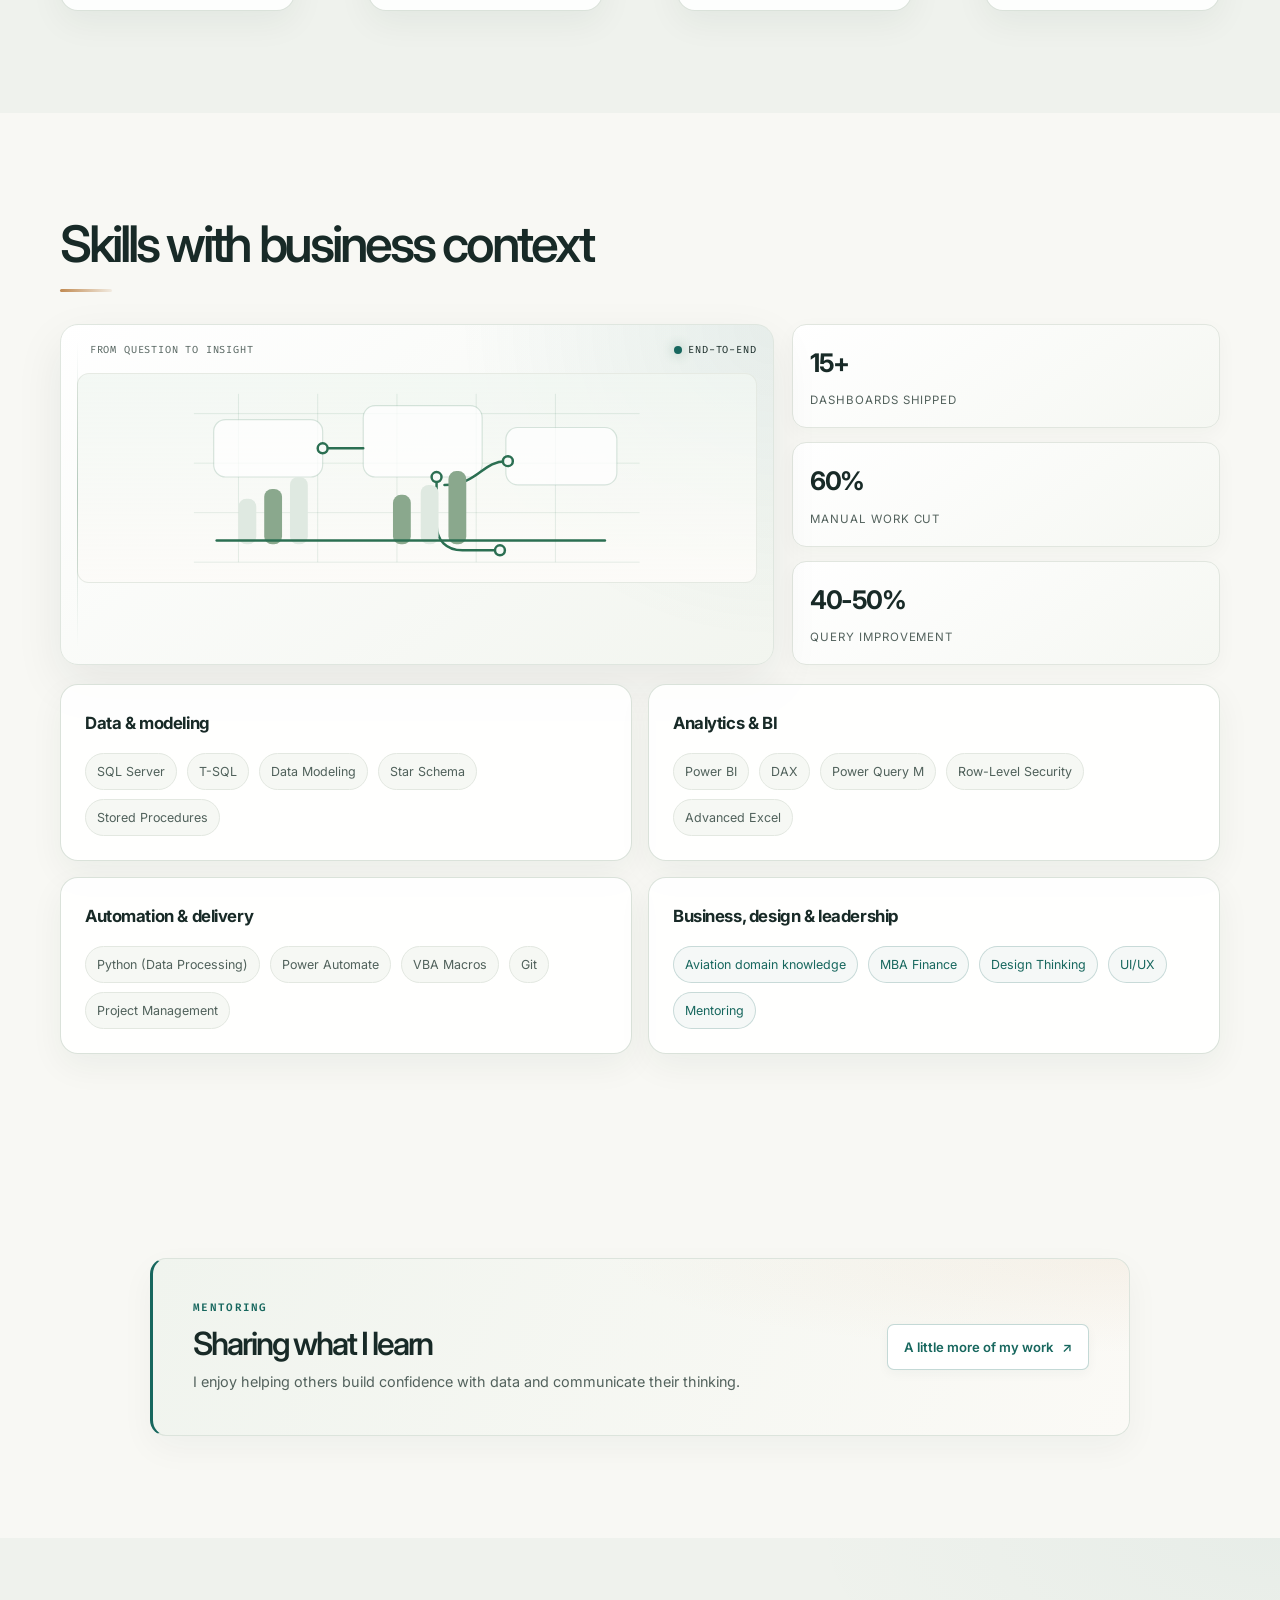
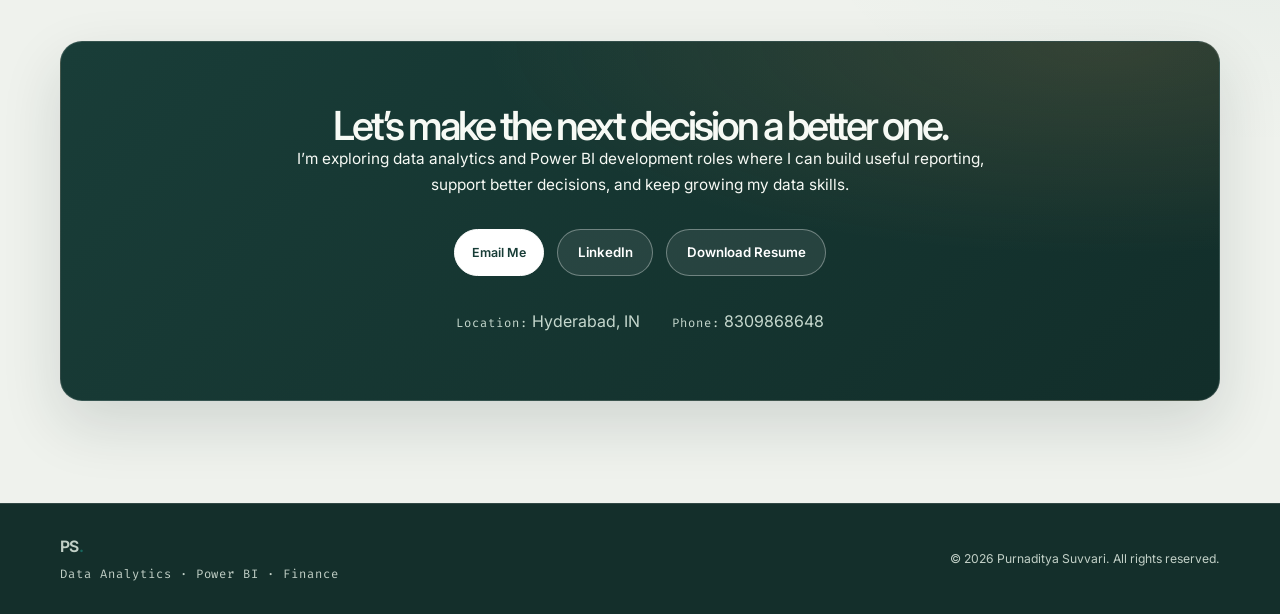
==== commit 42ed40de: "added side hustle portfolio to this site" ====
--- a/index.html
+++ b/index.html
@@ -3,8 +3,8 @@
 <head>
     <meta charset="UTF-8">
     <meta name="viewport" content="width=device-width, initial-scale=1.0">
-    <title>Purnaditya Suvvari — Data Analyst | Aspiring Data Engineer</title>
-    <meta name="description" content="Portfolio of Purnaditya Suvvari: Data Analyst transitioning to Data Engineering. Specializing in Power BI, SQL, and data automation.">
+    <title>Purnaditya Suvvari — Data Analytics &amp; Power BI Developer</title>
+    <meta name="description" content="Purnaditya Suvvari is a data analytics and Power BI developer with 3 years of experience, an MBA in Finance, and strengths in data modeling, design thinking, and business reporting.">
     <link rel="preconnect" href="https://fonts.googleapis.com">
     <link rel="preconnect" href="https://fonts.gstatic.com" crossorigin>
     <link href="https://fonts.googleapis.com/css2?family=Fira+Code:wght@400;500&family=Inter:wght@300;400;500;600;700&display=swap" rel="stylesheet">
@@ -2451,6 +2451,852 @@
     }
 }
 
+/* A sharper aviation-inspired palette, keeping the existing editorial layout. */
+:root {
+    --bg-main: #fbfaf6;
+    --bg-alt: #f1f2ec;
+    --surface: #fffefa;
+    --border: #e1e4da;
+    --text-primary: #1b2927;
+    --text-secondary: #56635e;
+    --text-muted: #77817a;
+    --accent-primary: #1e6660;
+    --accent-secondary: #b9854d;
+    --accent-glow: rgba(30, 102, 96, 0.1);
+}
+
+body {
+    background: var(--bg-main);
+}
+
+#navbar {
+    background: rgba(251, 250, 246, 0.96);
+}
+
+#hero {
+    background:
+        radial-gradient(ellipse at 50% 0%, rgba(185, 133, 77, 0.1), transparent 48%),
+        #fbfaf6;
+}
+
+.hero-status {
+    color: #42534e;
+}
+
+.hero-title span {
+    color: var(--accent-primary);
+}
+
+.hero-credentials {
+    margin: 1rem 0 0;
+    color: var(--text-muted);
+    font-family: var(--font-mono);
+    font-size: 0.58rem;
+    letter-spacing: 0.045em;
+}
+
+.hero-credentials span {
+    padding-inline: 0.24rem;
+    color: var(--accent-secondary);
+}
+
+.btn-primary {
+    background: #1b2927;
+}
+
+.btn-primary:hover {
+    background: var(--accent-primary);
+}
+
+.section-title::after {
+    background: linear-gradient(90deg, var(--accent-secondary), rgba(185, 133, 77, 0));
+}
+
+.stat-number,
+.timeline-item.current .mono-label,
+.badge-outline,
+.mono-tech,
+.accent,
+.accent-text,
+.mono-label {
+    color: var(--accent-primary);
+}
+
+.badge-award {
+    border-color: rgba(185, 133, 77, 0.3);
+    background: #f7f0e5;
+    color: #795b35;
+}
+
+.mentorship-panel {
+    display: grid;
+    max-width: 980px;
+    grid-template-columns: minmax(0, 1fr) auto;
+    align-items: center;
+    gap: clamp(1.5rem, 4vw, 3rem);
+    padding: clamp(1.5rem, 4vw, 2.5rem);
+    border: 1px solid #dfe5dc;
+    border-left: 3px solid var(--accent-primary);
+    border-radius: 12px;
+    background: linear-gradient(115deg, #f2f4ee, #f8f7f2);
+}
+
+.mentorship-panel .mono-label {
+    margin: 0 0 0.5rem;
+    color: var(--accent-primary);
+    font-size: 0.68rem;
+    font-weight: 600;
+    letter-spacing: 0.12em;
+}
+
+.mentorship-panel .section-title {
+    margin: 0 0 0.55rem;
+    font-size: clamp(1.55rem, 3vw, 2rem);
+}
+
+.mentorship-panel .section-title::after {
+    display: none;
+}
+
+.mentorship-copy {
+    margin: 0;
+    color: var(--text-secondary);
+    font-size: 0.9rem;
+}
+
+.mentorship-link {
+    display: inline-flex;
+    min-height: 44px;
+    align-items: center;
+    justify-content: center;
+    gap: 0.55rem;
+    padding: 0.65rem 1rem;
+    border: 1px solid rgba(30, 102, 96, 0.3);
+    border-radius: 7px;
+    background: rgba(255, 255, 255, 0.72);
+    color: var(--accent-primary);
+    font-size: 0.82rem;
+    font-weight: 600;
+    white-space: nowrap;
+    transition: background-color 180ms ease, border-color 180ms ease, transform 180ms ease;
+}
+
+.mentorship-link:hover,
+.mentorship-link:focus-visible {
+    transform: translateY(-1px);
+    border-color: var(--accent-primary);
+    background: #fffefa;
+}
+
+@media (max-width: 700px) {
+    .mentorship-panel {
+        grid-template-columns: 1fr;
+        justify-items: start;
+        gap: 1.1rem;
+    }
+}
+
+/* A unified editorial system with aviation-inspired color and clearer hierarchy. */
+:root {
+    --bg-main: #f8f8f4;
+    --bg-alt: #eff2ed;
+    --surface: #fff;
+    --surface-strong: #f4f6f1;
+    --border: #e1e6df;
+    --text-primary: #182a27;
+    --text-secondary: #53625d;
+    --text-muted: #7b8982;
+    --accent-primary: #17675e;
+    --accent-secondary: #c18a51;
+    --accent-glow: rgba(23, 103, 94, 0.1);
+    --content-width: 1160px;
+    --section-space: clamp(4.75rem, 8vw, 7rem);
+}
+
+body {
+    background:
+        radial-gradient(ellipse at 88% 5%, rgba(193, 138, 81, 0.045), transparent 25rem),
+        var(--bg-main);
+    color: var(--text-primary);
+    line-height: 1.72;
+}
+
+::selection {
+    background: rgba(23, 103, 94, 0.18);
+    color: var(--text-primary);
+}
+
+#navbar {
+    border-bottom: 1px solid rgba(225, 230, 223, 0.9);
+    background: rgba(248, 248, 244, 0.88);
+    backdrop-filter: blur(16px);
+}
+
+.nav-container {
+    width: min(1320px, calc(100% - 3.5rem));
+}
+
+.nav-logo {
+    color: var(--text-primary);
+    font-size: 0.98rem;
+    font-weight: 650;
+    letter-spacing: -0.045em;
+}
+
+.nav-menu {
+    gap: clamp(0.45rem, 1.4vw, 1.15rem);
+}
+
+.nav-link {
+    padding: 0.55rem 0.8rem;
+    border-radius: 999px;
+    color: var(--text-secondary);
+    font-size: 0.8rem;
+    transition: color 180ms ease, background-color 180ms ease;
+}
+
+.nav-link::after {
+    display: none;
+}
+
+.nav-link:hover,
+.nav-link:focus-visible {
+    background: rgba(23, 103, 94, 0.08);
+    color: var(--accent-primary);
+}
+
+.menu-toggle {
+    border-color: var(--border);
+    background: rgba(255, 255, 255, 0.7);
+}
+
+.menu-toggle .bar {
+    background: var(--text-primary);
+}
+
+#hero {
+    background:
+        radial-gradient(ellipse at 84% 28%, rgba(23, 103, 94, 0.08), transparent 28rem),
+        radial-gradient(ellipse at 15% 5%, rgba(193, 138, 81, 0.1), transparent 26rem),
+        linear-gradient(180deg, #fbfbf7 0%, #f5f6f0 100%);
+}
+
+#hero::before {
+    display: block;
+    position: absolute;
+    top: 9%;
+    right: max(4vw, calc((100vw - 1320px) / 2));
+    width: clamp(280px, 36vw, 500px);
+    aspect-ratio: 1;
+    border: 1px solid rgba(23, 103, 94, 0.09);
+    border-radius: 50%;
+    background: radial-gradient(circle, rgba(23, 103, 94, 0.045), transparent 68%);
+    content: "";
+    pointer-events: none;
+}
+
+.hero-data-canvas {
+    opacity: 0.55;
+}
+
+.portrait-frame::after {
+    background: linear-gradient(
+        to bottom,
+        transparent 0%,
+        rgba(248, 248, 244, 0.12) 36%,
+        rgba(248, 248, 244, 0.76) 78%,
+        #f5f6f0 100%
+    );
+}
+
+.hero-status {
+    display: inline-flex;
+    align-items: center;
+    gap: 0.55rem;
+    width: fit-content;
+    margin: 0 0 1rem;
+    padding: 0.48rem 0.75rem;
+    border: 1px solid rgba(23, 103, 94, 0.16);
+    border-radius: 999px;
+    background: rgba(255, 255, 255, 0.76);
+    color: var(--accent-primary);
+    font-size: 0.67rem;
+    font-weight: 600;
+    letter-spacing: 0.075em;
+}
+
+.status-dot {
+    background: #29946e;
+    box-shadow: 0 0 0 4px rgba(41, 148, 110, 0.1);
+}
+
+.hero-title {
+    color: var(--text-primary);
+    font-size: clamp(2.7rem, 5.1vw, 4.55rem);
+    font-weight: 560;
+    letter-spacing: -0.075em;
+    line-height: 1.02;
+}
+
+.hero-title span {
+    color: var(--accent-primary);
+}
+
+.hero-summary {
+    color: #465650;
+    font-size: 0.96rem;
+}
+
+.btn {
+    border-radius: 999px;
+    font-weight: 600;
+}
+
+.btn-primary {
+    border: 1px solid var(--accent-primary);
+    background: var(--accent-primary);
+    box-shadow: 0 8px 20px rgba(23, 103, 94, 0.16);
+    color: #fff;
+}
+
+.btn-primary:hover {
+    border-color: #10584f;
+    background: #10584f;
+}
+
+.hero-work-link {
+    color: var(--text-primary);
+    font-weight: 550;
+}
+
+.hero-credentials {
+    padding-top: 0.8rem;
+    border-top: 1px solid rgba(23, 103, 94, 0.13);
+    color: #63736d;
+    font-size: 0.58rem;
+    letter-spacing: 0.075em;
+}
+
+@keyframes project-route-draw {
+    from { stroke-dashoffset: 420; }
+    to { stroke-dashoffset: 0; }
+}
+
+.section {
+    padding-block: var(--section-space);
+}
+
+#about,
+#experience,
+#mindset,
+#contact {
+    background:
+        radial-gradient(ellipse at 100% 0%, rgba(23, 103, 94, 0.035), transparent 30rem),
+        var(--bg-alt);
+}
+
+.section-title {
+    max-width: 800px;
+    margin-bottom: 2rem;
+    font-size: clamp(2rem, 4.2vw, 3.15rem);
+    font-weight: 560;
+    letter-spacing: -0.065em;
+    line-height: 1.1;
+}
+
+.section-title::after {
+    width: 52px;
+    height: 3px;
+    margin-top: 1.1rem;
+    border-radius: 3px;
+    background: linear-gradient(90deg, var(--accent-secondary), rgba(193, 138, 81, 0.12));
+}
+
+.section-subtitle {
+    max-width: 720px;
+    margin: -1.1rem 0 2.2rem;
+    color: var(--text-secondary);
+}
+
+.about-grid {
+    gap: clamp(2rem, 6vw, 5rem);
+}
+
+.about-text {
+    max-width: 700px;
+    font-size: 1rem;
+}
+
+.about-text p {
+    margin-block: 0 1.1rem;
+}
+
+.stat-card,
+.experience-card,
+.project-card,
+.skill-category,
+.arch-node,
+.timeline-content {
+    border: 1px solid rgba(216, 225, 216, 0.95);
+    border-radius: 18px;
+    background: rgba(255, 255, 255, 0.88);
+    box-shadow: 0 12px 34px rgba(27, 48, 40, 0.055);
+}
+
+.stat-card,
+.skill-category,
+.arch-node,
+.timeline-content,
+.experience-card,
+.project-card {
+    transition:
+        transform 220ms cubic-bezier(0.2, 0.7, 0.2, 1),
+        border-color 220ms ease,
+        box-shadow 220ms ease;
+}
+
+.stat-card:hover,
+.skill-category:hover,
+.arch-node:hover,
+.timeline-content:hover,
+.experience-card:hover,
+.project-card:hover {
+    transform: translateY(-4px);
+    border-color: rgba(23, 103, 94, 0.28);
+    box-shadow: 0 18px 42px rgba(27, 48, 40, 0.095);
+}
+
+.stat-card {
+    min-height: 128px;
+    padding: 1.3rem;
+}
+
+.stat-number {
+    color: var(--accent-primary);
+    font-size: 2.05rem;
+    font-weight: 600;
+}
+
+.about-stats .stat-card:first-child {
+    border-top: 3px solid var(--accent-primary);
+}
+
+.stat-label,
+.timeline-content p,
+.exp-overview,
+.exp-bullets,
+.project-desc,
+.project-metrics {
+    color: var(--text-secondary);
+}
+
+.timeline {
+    max-width: 920px;
+    gap: 1rem;
+}
+
+.timeline-content {
+    padding: 1.3rem 1.55rem;
+}
+
+.timeline-item .mono-label {
+    display: inline-flex;
+    padding: 0.25rem 0.55rem;
+    border: 1px solid rgba(23, 103, 94, 0.12);
+    border-radius: 999px;
+    background: rgba(23, 103, 94, 0.045);
+    font-size: 0.62rem;
+}
+
+.timeline-content h3,
+.skill-category h3 {
+    color: var(--text-primary);
+    letter-spacing: -0.025em;
+}
+
+.timeline-dot {
+    border-color: var(--accent-primary);
+}
+
+.timeline::before {
+    background: linear-gradient(var(--accent-primary), rgba(193, 138, 81, 0.3));
+}
+
+.experience-card {
+    padding: clamp(1.4rem, 4vw, 2.4rem);
+}
+
+.exp-header {
+    padding-bottom: 1rem;
+    border-bottom: 1px solid var(--border);
+}
+
+.exp-header h3 {
+    color: var(--text-primary);
+    letter-spacing: -0.035em;
+}
+
+.exp-header .mono-label {
+    padding: 0.4rem 0.7rem;
+    border: 1px solid rgba(23, 103, 94, 0.15);
+    border-radius: 999px;
+    background: rgba(23, 103, 94, 0.06);
+    white-space: nowrap;
+}
+
+.exp-bullets {
+    gap: 0.7rem;
+}
+
+.badge,
+.tech-stack span {
+    border-color: #e3e8e1;
+    background: #f6f8f4;
+    color: #50615b;
+}
+
+.badge-award {
+    border-color: rgba(193, 138, 81, 0.28);
+    background: #faf3e9;
+    color: #795b35;
+}
+
+.filter-container {
+    gap: 0.55rem;
+    margin-bottom: 1.4rem;
+}
+
+.filter-btn {
+    padding: 0.6rem 0.95rem;
+    border-color: #dce4dc;
+    background: rgba(255, 255, 255, 0.7);
+    color: var(--text-secondary);
+    transition: color 180ms ease, background 180ms ease, border-color 180ms ease, transform 180ms ease;
+}
+
+.filter-btn:hover {
+    transform: translateY(-1px);
+}
+
+.filter-btn.active,
+.filter-btn:hover {
+    border-color: var(--accent-primary);
+    background: var(--accent-primary);
+    color: #fff;
+}
+
+.projects-grid {
+    gap: 1.15rem;
+}
+
+.project-card {
+    overflow: hidden;
+    background: var(--surface);
+}
+
+.project-art-flow .art-flow-line {
+    stroke-dasharray: 420;
+    stroke-dashoffset: 0;
+}
+
+.project-card:hover .project-art-flow .art-flow-line,
+.project-card:focus-within .project-art-flow .art-flow-line {
+    animation: project-route-draw 1.1s cubic-bezier(0.2, 0.7, 0.2, 1);
+}
+
+.project-content {
+    padding: 1.15rem;
+}
+
+.project-art {
+    height: 118px;
+    margin-bottom: 1.2rem;
+    border-color: #e8ece5;
+    border-radius: 13px;
+    background:
+        radial-gradient(ellipse at 80% 0%, rgba(193, 138, 81, 0.1), transparent 55%),
+        #f5f7f2;
+}
+
+.project-content h3 {
+    color: var(--text-primary);
+    font-size: 1.18rem;
+    letter-spacing: -0.035em;
+}
+
+.project-desc {
+    font-size: 0.88rem;
+    line-height: 1.7;
+}
+
+.tech-stack span {
+    border-radius: 999px;
+}
+
+.architecture-flow {
+    gap: 0.7rem;
+}
+
+.arch-node {
+    min-height: 190px;
+    padding: 1.35rem;
+}
+
+.node-icon {
+    border-color: rgba(23, 103, 94, 0.12);
+    border-radius: 13px;
+    background: #edf4ef;
+    color: var(--accent-primary);
+}
+
+.arch-node h4 {
+    color: var(--text-primary);
+    letter-spacing: -0.02em;
+}
+
+.arch-line {
+    background: linear-gradient(90deg, rgba(23, 103, 94, 0.55), rgba(193, 138, 81, 0.55));
+}
+
+.skill-showcase {
+    gap: 1.15rem;
+    margin-bottom: 1.15rem;
+}
+
+.showcase-panel {
+    border-color: #dfe6df;
+    border-radius: 18px;
+    background:
+        radial-gradient(circle at top right, rgba(23, 103, 94, 0.08), transparent 40%),
+        linear-gradient(145deg, #fff, #f2f5ef);
+}
+
+.showcase-visual {
+    border: 1px solid rgba(225, 230, 223, 0.8);
+}
+
+.showcase-stat {
+    border-radius: 14px;
+    background: linear-gradient(145deg, #fff, #f5f7f2);
+    box-shadow: 0 6px 20px rgba(27, 48, 40, 0.035);
+}
+
+.skill-category {
+    padding: 1.5rem;
+}
+
+.skill-category h3 {
+    font-size: 1.05rem;
+}
+
+.badge-outline {
+    border-style: solid;
+    border-color: rgba(23, 103, 94, 0.2);
+    background: rgba(23, 103, 94, 0.045);
+    color: var(--accent-primary);
+}
+
+.contact-container {
+    border-color: rgba(255, 255, 255, 0.13);
+    border-radius: 22px;
+    background:
+        radial-gradient(ellipse at 90% 0%, rgba(193, 138, 81, 0.19), transparent 42%),
+        linear-gradient(135deg, #193d38, #122e2a);
+    box-shadow: 0 24px 60px rgba(18, 46, 42, 0.14);
+}
+
+#contact .contact-container .hero-title,
+#contact .contact-container .hero-summary {
+    color: #f7faf5;
+}
+
+#contact .contact-container .btn-primary {
+    border-color: #fff;
+    background: #fff;
+    color: #173c36;
+    box-shadow: none;
+}
+
+#contact .contact-container .btn-primary:hover {
+    background: #eaf2eb;
+}
+
+#contact .contact-container .btn-secondary {
+    border-color: rgba(255, 255, 255, 0.34);
+    background: rgba(255, 255, 255, 0.08);
+    color: #fff;
+}
+
+#contact .contact-container .btn-secondary:hover {
+    background: rgba(255, 255, 255, 0.16);
+}
+
+#contact .contact-info,
+#contact .contact-info .mono-label {
+    color: #c6d8ce;
+}
+
+.mentorship-panel {
+    border-color: #dce4dc;
+    border-left-color: var(--accent-primary);
+    border-radius: 16px;
+    background:
+        radial-gradient(ellipse at 100% 0%, rgba(193, 138, 81, 0.08), transparent 38%),
+        linear-gradient(115deg, #f0f4ee, #fbfaf6);
+    box-shadow: 0 12px 34px rgba(27, 48, 40, 0.045);
+}
+
+.mentorship-link {
+    border-color: rgba(23, 103, 94, 0.25);
+    background: #fff;
+    box-shadow: 0 4px 12px rgba(27, 48, 40, 0.04);
+}
+
+.mentorship-link:hover,
+.mentorship-link:focus-visible {
+    background: #f4f8f3;
+    box-shadow: 0 7px 18px rgba(27, 48, 40, 0.08);
+}
+
+footer {
+    border-top-color: rgba(255, 255, 255, 0.12);
+    background: #142f2b;
+    color: #f5f7f1;
+}
+
+footer .nav-logo,
+footer .footer-left .mono-label,
+footer .footer-right {
+    color: #c2d0c7;
+}
+
+:focus-visible {
+    outline-color: #b5793d;
+    outline-offset: 4px;
+}
+
+@media (max-width: 760px) {
+    .nav-container {
+        width: calc(100% - 2rem);
+    }
+
+    .nav-link {
+        border-radius: 8px;
+    }
+
+    .nav-container.nav-open .nav-menu {
+        border: 1px solid var(--border);
+        border-top: 0;
+        border-radius: 0 0 14px 14px;
+        background: rgba(248, 248, 244, 0.98);
+        box-shadow: 0 18px 30px rgba(27, 48, 40, 0.12);
+    }
+
+    .menu-toggle {
+        border-radius: 50%;
+    }
+
+    .menu-toggle .bar {
+        background: var(--text-primary);
+    }
+
+    .hero-title {
+        font-size: clamp(2.45rem, 9vw, 3.6rem);
+    }
+}
+
+@media (max-width: 640px) {
+    .section-title {
+        margin-bottom: 1.5rem;
+        font-size: clamp(1.8rem, 8vw, 2.5rem);
+    }
+
+    .hero-status {
+        font-size: 0.59rem;
+        max-width: 100%;
+        flex-wrap: wrap;
+        white-space: normal;
+    }
+
+    .hero-copy {
+        min-width: 0;
+    }
+
+    .hero-work-link {
+        display: inline-flex;
+        min-height: 44px;
+        align-items: center;
+    }
+
+    .hero-credentials {
+        max-width: 350px;
+        font-size: 0.52rem;
+        line-height: 1.8;
+    }
+
+    .about-stats {
+        gap: 0.7rem;
+    }
+
+    .stat-card {
+        min-height: 112px;
+        padding: 1rem;
+    }
+
+    .stat-number {
+        font-size: 1.8rem;
+    }
+
+    .exp-header {
+        flex-direction: column;
+        align-items: flex-start;
+    }
+
+    .architecture-flow {
+        display: grid;
+        grid-template-columns: repeat(2, minmax(0, 1fr));
+    }
+
+    .arch-node {
+        min-height: 165px;
+        padding: 1rem;
+    }
+
+    .arch-line {
+        display: none;
+    }
+
+    .skill-showcase {
+        grid-template-columns: 1fr;
+    }
+
+    .showcase-visual {
+        height: 170px;
+    }
+
+    .contact-container {
+        padding: 1.6rem 1.1rem;
+    }
+}
+
+@media (prefers-reduced-motion: reduce) {
+    .stat-card,
+    .skill-category,
+    .arch-node,
+    .timeline-content,
+    .experience-card,
+    .project-card,
+    .filter-btn,
+    .mentorship-link {
+        transition: none;
+    }
+
+    .project-card:hover .project-art-flow .art-flow-line,
+    .project-card:focus-within .project-art-flow .art-flow-line {
+        animation: none;
+    }
+}
+
     </style>
 </head>
 <body>
@@ -2468,8 +3314,10 @@
                 <span class="bar"></span>
             </button>
             <ul class="nav-menu" id="nav-menu">
-                <li><a href="#projects" class="nav-link">Projects</a></li>
-                <li><a href="#about" class="nav-link">About</a></li>
+                <li><a href="#about" class="nav-link">Perspective</a></li>
+                <li><a href="#experience" class="nav-link">Experience</a></li>
+                <li><a href="#projects" class="nav-link">Work</a></li>
+                <li><a href="#mentorship" class="nav-link">Mentoring</a></li>
                 <li><a href="#contact" class="nav-link">Contact</a></li>
             </ul>
         </div>
@@ -2486,17 +3334,18 @@
             </div>
             <div class="hero-content">
                 <div class="hero-copy">
-                    <p class="hero-status"><span class="status-dot"></span> DATA ANALYST <span aria-hidden="true">&middot;</span> DATA ENGINEER</p>
-                    <h1 class="hero-title">I turn complex data into clear insights and systems that scale.</h1>
+                    <p class="hero-status"><span class="status-dot"></span> DATA ANALYTICS <span aria-hidden="true">&middot;</span> POWER BI <span aria-hidden="true">&middot;</span> BUSINESS INTELLIGENCE</p>
+                    <h1 class="hero-title">I turn complex data into <span>clear, confident decisions.</span></h1>
                 </div>
                 <div class="hero-detail">
                     <p class="hero-summary">
-                        I build analytics solutions and automate data workflows with SQL, Power BI, and thoughtful data modeling.
+                        I build thoughtful Power BI and analytics solutions, combining 3 years of hands-on experience with design thinking and an MBA in Finance.
                     </p>
                     <div class="hero-cta">
-                        <a href="mailto:purnadityasuvvari@gmail.com" class="btn btn-primary">Email me <span aria-hidden="true">&nearr;</span></a>
-                        <a href="#projects" class="hero-work-link">Explore my work <span aria-hidden="true">&darr;</span></a>
+                        <a href="#projects" class="btn btn-primary">Explore my work <span aria-hidden="true">&darr;</span></a>
+                        <a href="mailto:purnadityasuvvari@gmail.com" class="hero-work-link">Let’s connect <span aria-hidden="true">&nearr;</span></a>
                     </div>
+                    <p class="hero-credentials">3 YEARS IN ANALYTICS <span aria-hidden="true">&middot;</span> POWER BI <span aria-hidden="true">&middot;</span> MBA FINANCE</p>
                 </div>
             </div>
         </div>
@@ -2505,21 +3354,29 @@
     <!-- About Section -->
     <section id="about" class="section reveal">
         <div class="container">
-            <h2 class="section-title">The Engineering Perspective</h2>
+            <h2 class="section-title">The person behind the dashboards</h2>
             <div class="about-grid">
                 <div class="about-text">
-                    <p>I started my journey using data to answer critical business questions. Over the past 3+ years as a Power BI Senior Developer, I've designed enterprise-scale solutions for over 100 users and complex dimensional models.</p>
-                    <p>But building dashboards taught me a fundamental truth: <strong>analytics is only as good as the pipeline feeding it.</strong></p>
-                    <p>My focus has naturally shifted upstream. I am increasingly interested in the systems behind the data—optimizing SQL queries for 50% performance gains, orchestrating pipelines with Power Automate to eliminate manual work, and managing data quality. I am deliberately expanding my skillset in Python and cloud platforms to build robust data engineering architectures at scale.</p>
+                    <p>I’m a data analytics and Power BI developer with <strong>3 years of experience</strong> turning business questions into useful, trusted reporting. I build dashboards and data models that help teams see what matters and decide what to do next.</p>
+                    <p>My MBA in Finance helps me connect performance measures to business outcomes. Design thinking and UI/UX keep the experience grounded in the people using the insight, while project management helps move ideas into delivery.</p>
+                    <p>My professional experience also includes aviation, where domain knowledge helps put operational data in context. I’m now looking to bring my analytics, reporting, and problem-solving skills to broader data-focused roles.</p>
                 </div>
                 <div class="about-stats">
                     <div class="stat-card">
-                        <h3 class="stat-number">3+</h3>
-                        <p class="stat-label">Years Enterprise Exp.</p>
+                        <h3 class="stat-number">3 yrs</h3>
+                        <p class="stat-label">Analytics &amp; Power BI development</p>
+                    </div>
+                    <div class="stat-card">
+                        <h3 class="stat-number">15+</h3>
+                        <p class="stat-label">Production dashboards delivered</p>
                     </div>
                     <div class="stat-card">
                         <h3 class="stat-number">60%</h3>
-                        <p class="stat-label">Manual Work Reduced via Automation</p>
+                        <p class="stat-label">Less manual work through automation</p>
+                    </div>
+                    <div class="stat-card">
+                        <h3 class="stat-number">MBA</h3>
+                        <p class="stat-label">Finance</p>
                     </div>
                 </div>
             </div>
@@ -2529,38 +3386,38 @@
     <!-- Career Journey -->
     <section id="journey" class="section reveal">
         <div class="container">
-            <h2 class="section-title">My Data Journey</h2>
+            <h2 class="section-title">How I turn questions into insight</h2>
             <div class="timeline">
                 <div class="timeline-item">
                     <div class="timeline-dot"></div>
                     <div class="timeline-content">
-                        <span class="mono-label">Foundation</span>
-                        <h3>Data Analysis & BI</h3>
-                        <p>Mastered complex DAX, Power Query, and visualization design to deliver actionable insights.</p>
+                        <span class="mono-label">01 / Understand</span>
+                        <h3>Start with the business question</h3>
+                        <p>Clarify what teams need to understand and the decisions the data should support, using domain knowledge where it adds context.</p>
                     </div>
                 </div>
                 <div class="timeline-item">
                     <div class="timeline-dot"></div>
                     <div class="timeline-content">
-                        <span class="mono-label">Modeling</span>
-                        <h3>SQL & Dimensional Modeling</h3>
-                        <p>Designed star schemas and optimized T-SQL stored procedures, improving reporting performance significantly.</p>
+                        <span class="mono-label">02 / Design</span>
+                        <h3>People-first problem framing</h3>
+                        <p>Use design thinking to understand stakeholder needs and shape the right question before shaping the report.</p>
                     </div>
                 </div>
                 <div class="timeline-item">
                     <div class="timeline-dot"></div>
                     <div class="timeline-content">
-                        <span class="mono-label">Orchestration</span>
-                        <h3>Workflow Automation</h3>
-                        <p>Leveraged Power Automate to build end-to-end refresh pipelines, integrating multiple source systems seamlessly.</p>
+                        <span class="mono-label">03 / Analyze</span>
+                        <h3>Build meaningful analytics</h3>
+                        <p>Use Power BI, SQL, data modeling, and financial context to make performance clear and actionable.</p>
                     </div>
                 </div>
                 <div class="timeline-item current">
                     <div class="timeline-dot pulse"></div>
                     <div class="timeline-content">
-                        <span class="mono-label accent-text">Currently Developing</span>
-                        <h3>Data Engineering</h3>
-                        <p>Expanding into Python processing, Azure Data Factory, and scalable cloud data architectures to manage data lifecycle end-to-end.</p>
+                        <span class="mono-label accent-text">04 / Deliver</span>
+                        <h3>Make insight useful</h3>
+                        <p>Manage delivery, communicate findings, and help teams build confidence using data.</p>
                     </div>
                 </div>
             </div>
@@ -2570,16 +3427,16 @@
     <!-- Experience Section -->
     <section id="experience" class="section reveal">
         <div class="container">
-            <h2 class="section-title">Professional Experience</h2>
+            <h2 class="section-title">Professional experience</h2>
             <div class="experience-card">
                 <div class="exp-header">
                     <div>
-                        <h3>Power BI Senior Developer | Enterprise Analytics</h3>
+                        <h3>Power BI Developer | Enterprise Analytics</h3>
                         <p class="exp-location">Hyderabad, IN</p>
                     </div>
-                    <span class="mono-label">3+ Years</span>
+                    <span class="mono-label">3 Years</span>
                 </div>
-                <p class="exp-overview">Designed and deployed advanced analytics solutions, orchestrated automated data pipelines, and optimized SQL databases for enterprise decision-making.</p>
+                <p class="exp-overview">Turned complex business and operational data into dependable reporting—combining Power BI development, SQL optimization, automation, and thoughtful data modeling. My aviation experience also gives me first-hand context for operational metrics and reporting needs.</p>
                 <ul class="exp-bullets">
                     <li>Built and optimized SQL queries, stored procedures, and T-SQL scripts; <strong>improved query performance by 40-50%</strong> through indexing and execution plan analysis.</li>
                     <li>Developed automated data refresh mechanisms using Power Automate, orchestrating pipelines from source to BI, <strong>reducing manual intervention by 60%</strong>.</li>
@@ -2598,7 +3455,8 @@
     <!-- Projects Section -->
     <section id="projects" class="section reveal">
         <div class="container">
-            <h2 class="section-title">Technical Projects</h2>
+            <h2 class="section-title">Selected analytics work</h2>
+            <p class="section-subtitle">Practical reporting, modeling, and automation built to make decisions clearer and delivery more dependable.</p>
             
             <div class="filter-container">
                 <button class="filter-btn active" data-filter="all">All</button>
@@ -2698,11 +3556,11 @@
         </div>
     </section>
 
-    <!-- Engineering Mindset / Architecture -->
+    <!-- Decision workflow -->
     <section id="mindset" class="section reveal">
         <div class="container">
-            <h2 class="section-title">Engineering Mindset</h2>
-            <p class="section-subtitle">How I map my current stack to the modern data lifecycle.</p>
+            <h2 class="section-title">A thoughtful approach to analytics</h2>
+            <p class="section-subtitle">From understanding the business question to delivering clear, useful reporting.</p>
             
             <div class="architecture-flow">
                 <div class="arch-node">
@@ -2711,9 +3569,9 @@
                             <path d="M16 4v15m0 0 6-6m-6 6-6-6M6 21v5a2 2 0 0 0 2 2h16a2 2 0 0 0 2-2v-5" />
                         </svg>
                     </div>
-                    <h4>Ingestion</h4>
-                    <span class="mono-tech">Power Automate</span>
-                    <span class="mono-tech">Python</span>
+                    <h4>Understand</h4>
+                    <span class="mono-tech">Business &amp; aviation context</span>
+                    <span class="mono-tech">Stakeholder needs</span>
                 </div>
                 <div class="arch-line"></div>
                 <div class="arch-node">
@@ -2725,9 +3583,9 @@
                             <circle cx="15" cy="24" r="2.5" />
                         </svg>
                     </div>
-                    <h4>Transformation</h4>
-                    <span class="mono-tech">T-SQL</span>
-                    <span class="mono-tech">Power Query M</span>
+                    <h4>Design</h4>
+                    <span class="mono-tech">Design thinking</span>
+                    <span class="mono-tech">UI/UX</span>
                 </div>
                 <div class="arch-line"></div>
                 <div class="arch-node">
@@ -2737,9 +3595,9 @@
                             <path d="M6 7v18c0 2.2 4.5 4 10 4s10-1.8 10-4V7M6 16c0 2.2 4.5 4 10 4s10-1.8 10-4" />
                         </svg>
                     </div>
-                    <h4>Storage & Model</h4>
-                    <span class="mono-tech">SQL Server</span>
-                    <span class="mono-tech">Dataverse</span>
+                    <h4>Connect</h4>
+                    <span class="mono-tech">MBA Finance</span>
+                    <span class="mono-tech">Business measures</span>
                 </div>
                 <div class="arch-line"></div>
                 <div class="arch-node">
@@ -2748,9 +3606,9 @@
                             <path d="M5 27h23M8 24V15h5v9m3 0V8h5v16m3 0v-6h5v6" />
                         </svg>
                     </div>
-                    <h4>Analytics & BI</h4>
+                    <h4>Deliver</h4>
                     <span class="mono-tech">Power BI</span>
-                    <span class="mono-tech">DAX</span>
+                    <span class="mono-tech">Project management</span>
                 </div>
             </div>
         </div>
@@ -2759,14 +3617,14 @@
     <!-- Skills Section -->
     <section id="skills" class="section reveal">
         <div class="container">
-            <h2 class="section-title">Technical Arsenal</h2>
+            <h2 class="section-title">Skills with business context</h2>
             <div class="skill-showcase">
                 <div class="showcase-panel">
                     <div class="showcase-header">
-                        <span>Data Lifecycle</span>
-                        <span class="showcase-status">Live</span>
+                        <span>From question to insight</span>
+                        <span class="showcase-status">End-to-end</span>
                     </div>
-                    <svg class="showcase-visual" viewBox="0 0 520 210" aria-label="Illustrated data flow pipeline">
+                    <svg class="showcase-visual" viewBox="0 0 520 210" aria-label="Illustration of an analytics workflow from source data to decisions">
                         <g>
                             <path class="showcase-gridline" d="M35 40H485M35 90H485M35 140H485M35 190H485" />
                             <path class="showcase-gridline" d="M80 20V190M160 20V190M240 20V190M320 20V190M400 20V190" />
@@ -2807,7 +3665,7 @@
             <div class="skills-grid">
                 
                 <div class="skill-category">
-                    <h3>Data Engineering & DBs</h3>
+                    <h3>Data &amp; modeling</h3>
                     <div class="skill-badges">
                         <span class="badge">SQL Server</span>
                         <span class="badge">T-SQL</span>
@@ -2818,7 +3676,7 @@
                 </div>
 
                 <div class="skill-category">
-                    <h3>Analytics & BI</h3>
+                    <h3>Analytics &amp; BI</h3>
                     <div class="skill-badges">
                         <span class="badge">Power BI</span>
                         <span class="badge">DAX</span>
@@ -2829,21 +3687,24 @@
                 </div>
 
                 <div class="skill-category">
-                    <h3>Programming & Automation</h3>
+                    <h3>Automation &amp; delivery</h3>
                     <div class="skill-badges">
                         <span class="badge">Python (Data Processing)</span>
                         <span class="badge">Power Automate</span>
                         <span class="badge">VBA Macros</span>
                         <span class="badge">Git</span>
+                        <span class="badge">Project Management</span>
                     </div>
                 </div>
 
                 <div class="skill-category learning-category">
-                    <h3>Currently Exploring</h3>
+                    <h3>Business, design &amp; leadership</h3>
                     <div class="skill-badges">
-                        <span class="badge badge-outline">Azure Data Factory</span>
-                        <span class="badge badge-outline">Cloud Architectures</span>
-                        <span class="badge badge-outline">Scalable ETL</span>
+                        <span class="badge badge-outline">Aviation domain knowledge</span>
+                        <span class="badge badge-outline">MBA Finance</span>
+                        <span class="badge badge-outline">Design Thinking</span>
+                        <span class="badge badge-outline">UI/UX</span>
+                        <span class="badge badge-outline">Mentoring</span>
                     </div>
                 </div>
 
@@ -2851,12 +3712,24 @@
         </div>
     </section>
 
+    <!-- Mentorship -->
+    <section id="mentorship" class="section reveal">
+        <div class="container mentorship-panel">
+            <div>
+                <p class="mono-label">MENTORING</p>
+                <h2 class="section-title">Sharing what I learn</h2>
+                <p class="mentorship-copy">I enjoy helping others build confidence with data and communicate their thinking.</p>
+            </div>
+            <a class="mentorship-link" href="https://freelance-portfolio-sigma-ten.vercel.app/" target="_blank" rel="noopener noreferrer">A little more of my work <span aria-hidden="true">&nearr;</span></a>
+        </div>
+    </section>
+
     <!-- Resume & Contact -->
     <section id="contact" class="section reveal">
         <div id="resume" class="container contact-container">
-            <h2 class="hero-title" style="font-size: 2.5rem; text-align: center;">Let's Build Better With Data.</h2>
+            <h2 class="hero-title" style="font-size: 2.5rem; text-align: center;">Let’s make the next decision a better one.</h2>
             <p class="hero-summary" style="text-align: center; margin: 0 auto 2rem auto;">
-                Currently exploring roles where I can leverage my deep analytical background while contributing to robust data engineering systems.
+                I’m exploring data analytics and Power BI development roles where I can build useful reporting, support better decisions, and keep growing my data skills.
             </p>
             
             <div class="contact-links">
@@ -2877,7 +3750,7 @@
         <div class="container footer-content">
             <div class="footer-left">
                 <p class="nav-logo">PS<span class="accent">.</span></p>
-                <p class="mono-label">Data Analyst &rarr; Data Engineer</p>
+                <p class="mono-label">Data Analytics &middot; Power BI &middot; Finance</p>
             </div>
             <div class="footer-right">
                 <p>&copy; <span id="year"></span> Purnaditya Suvvari. All rights reserved.</p>
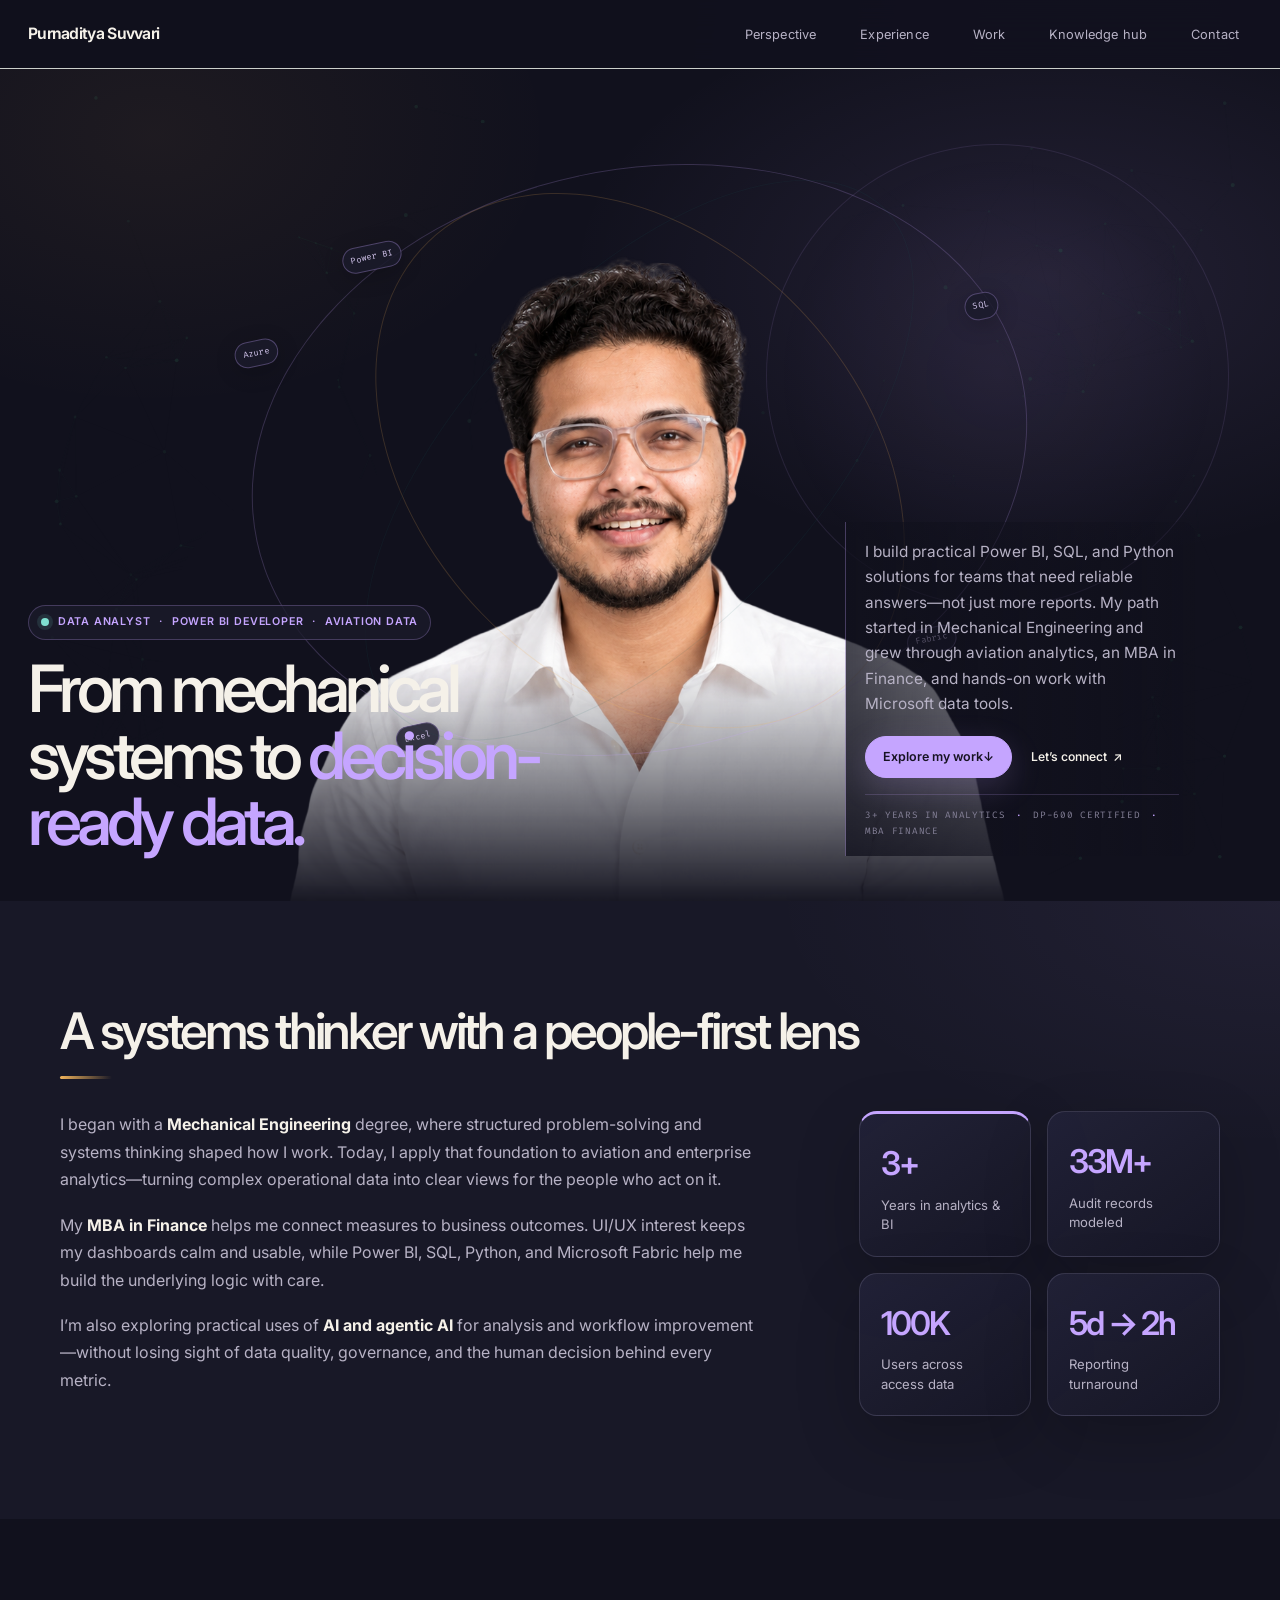
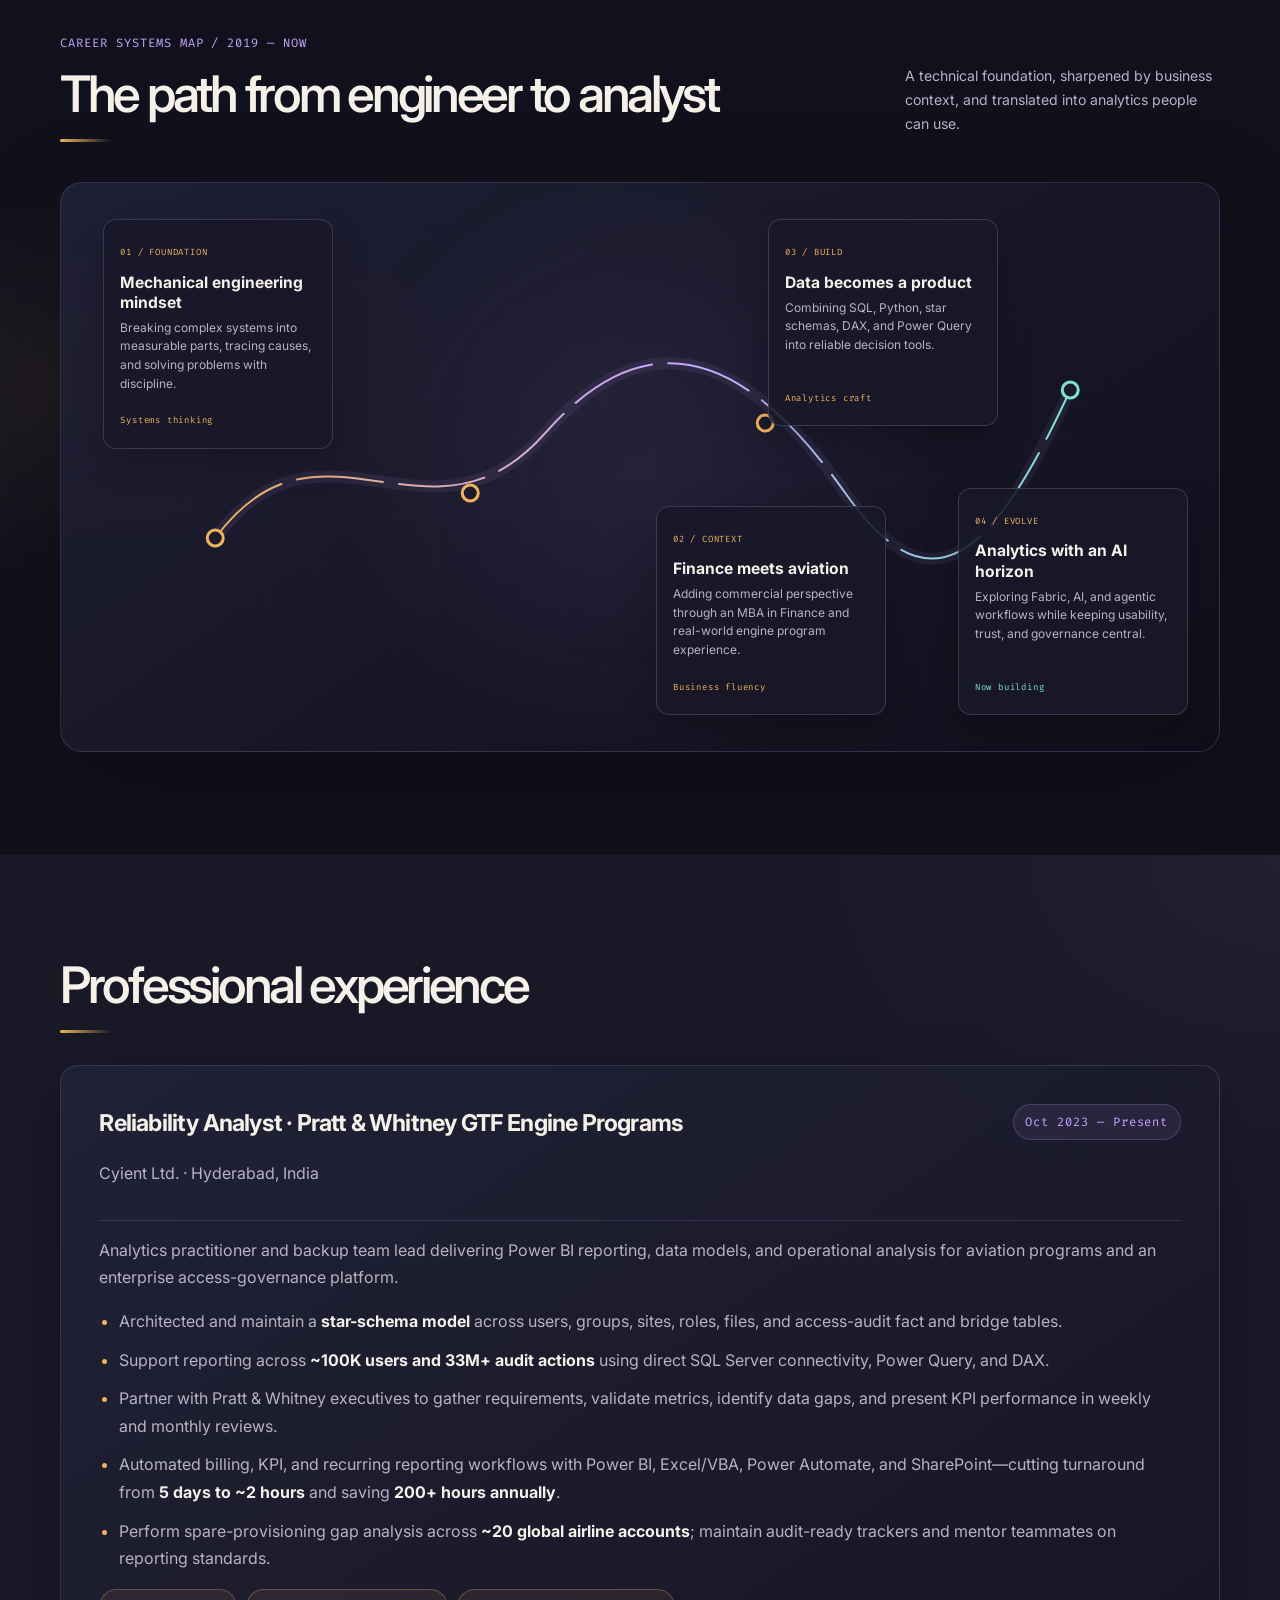
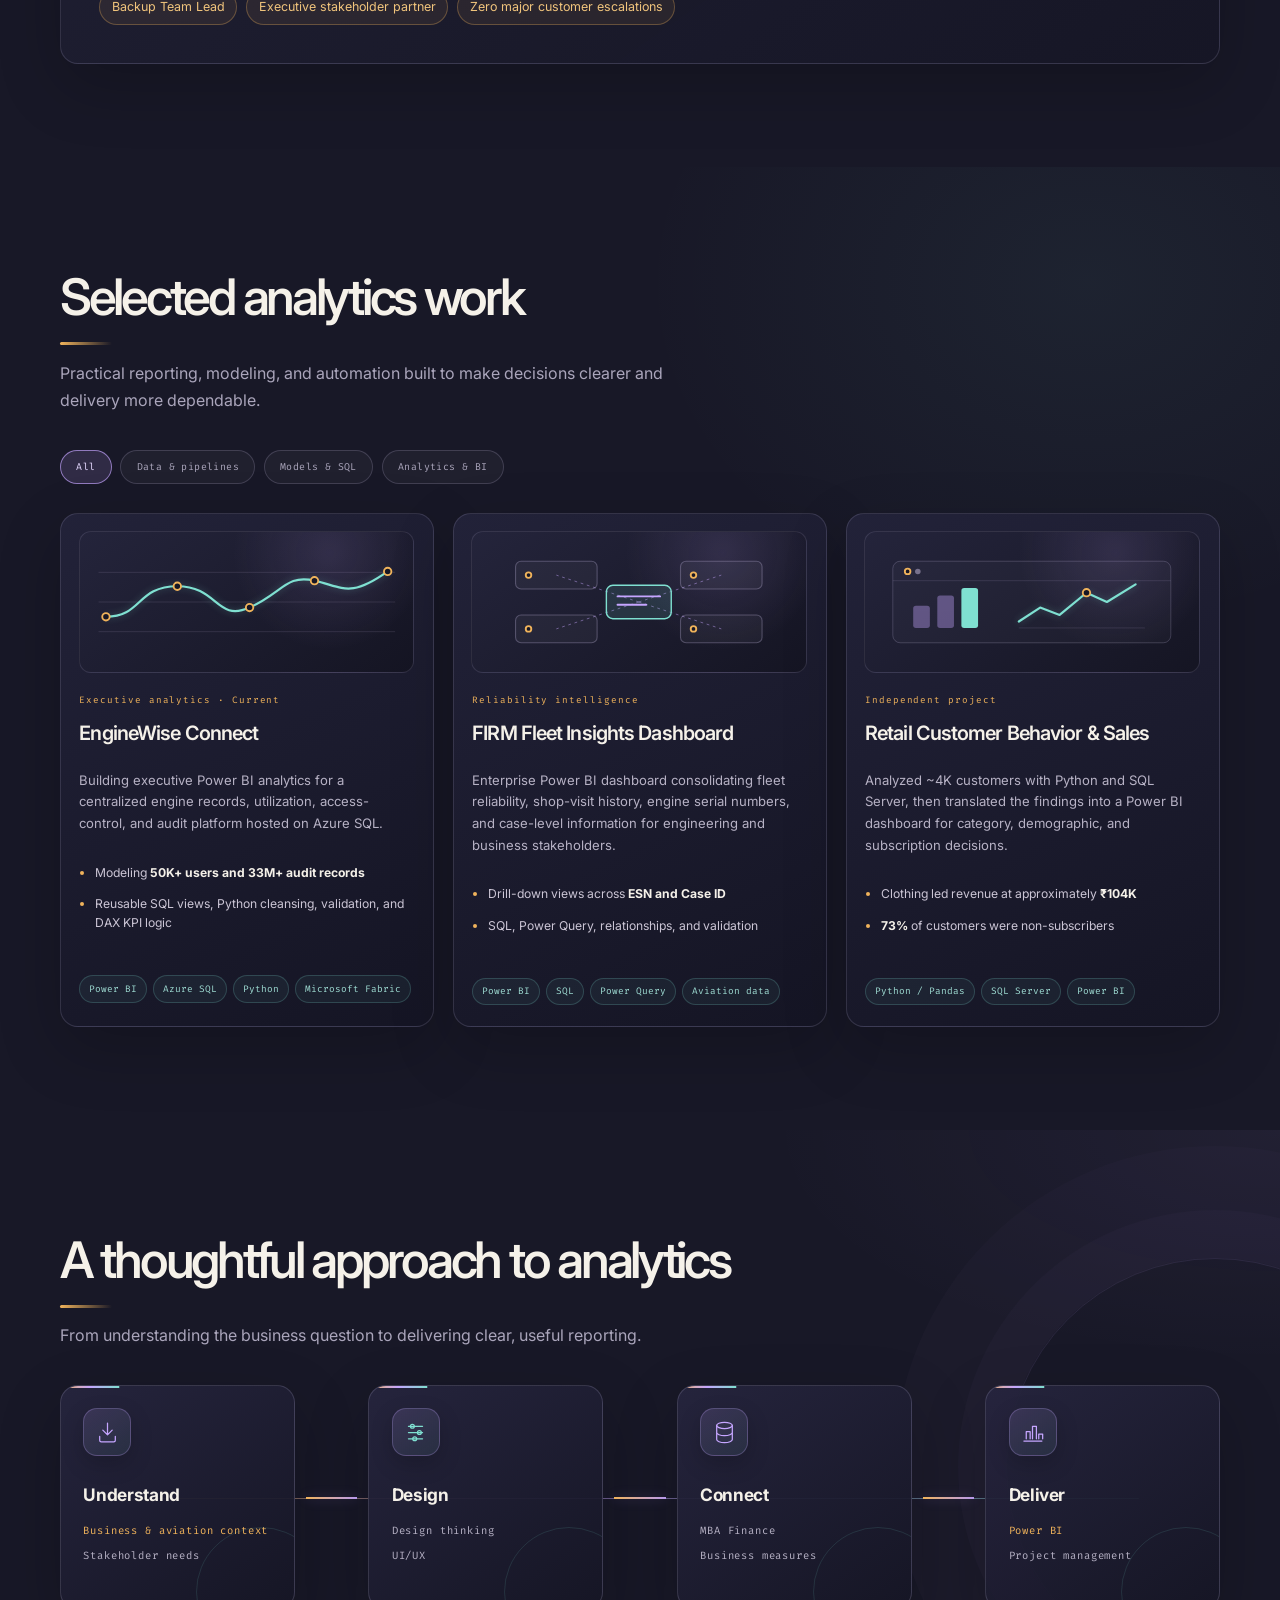
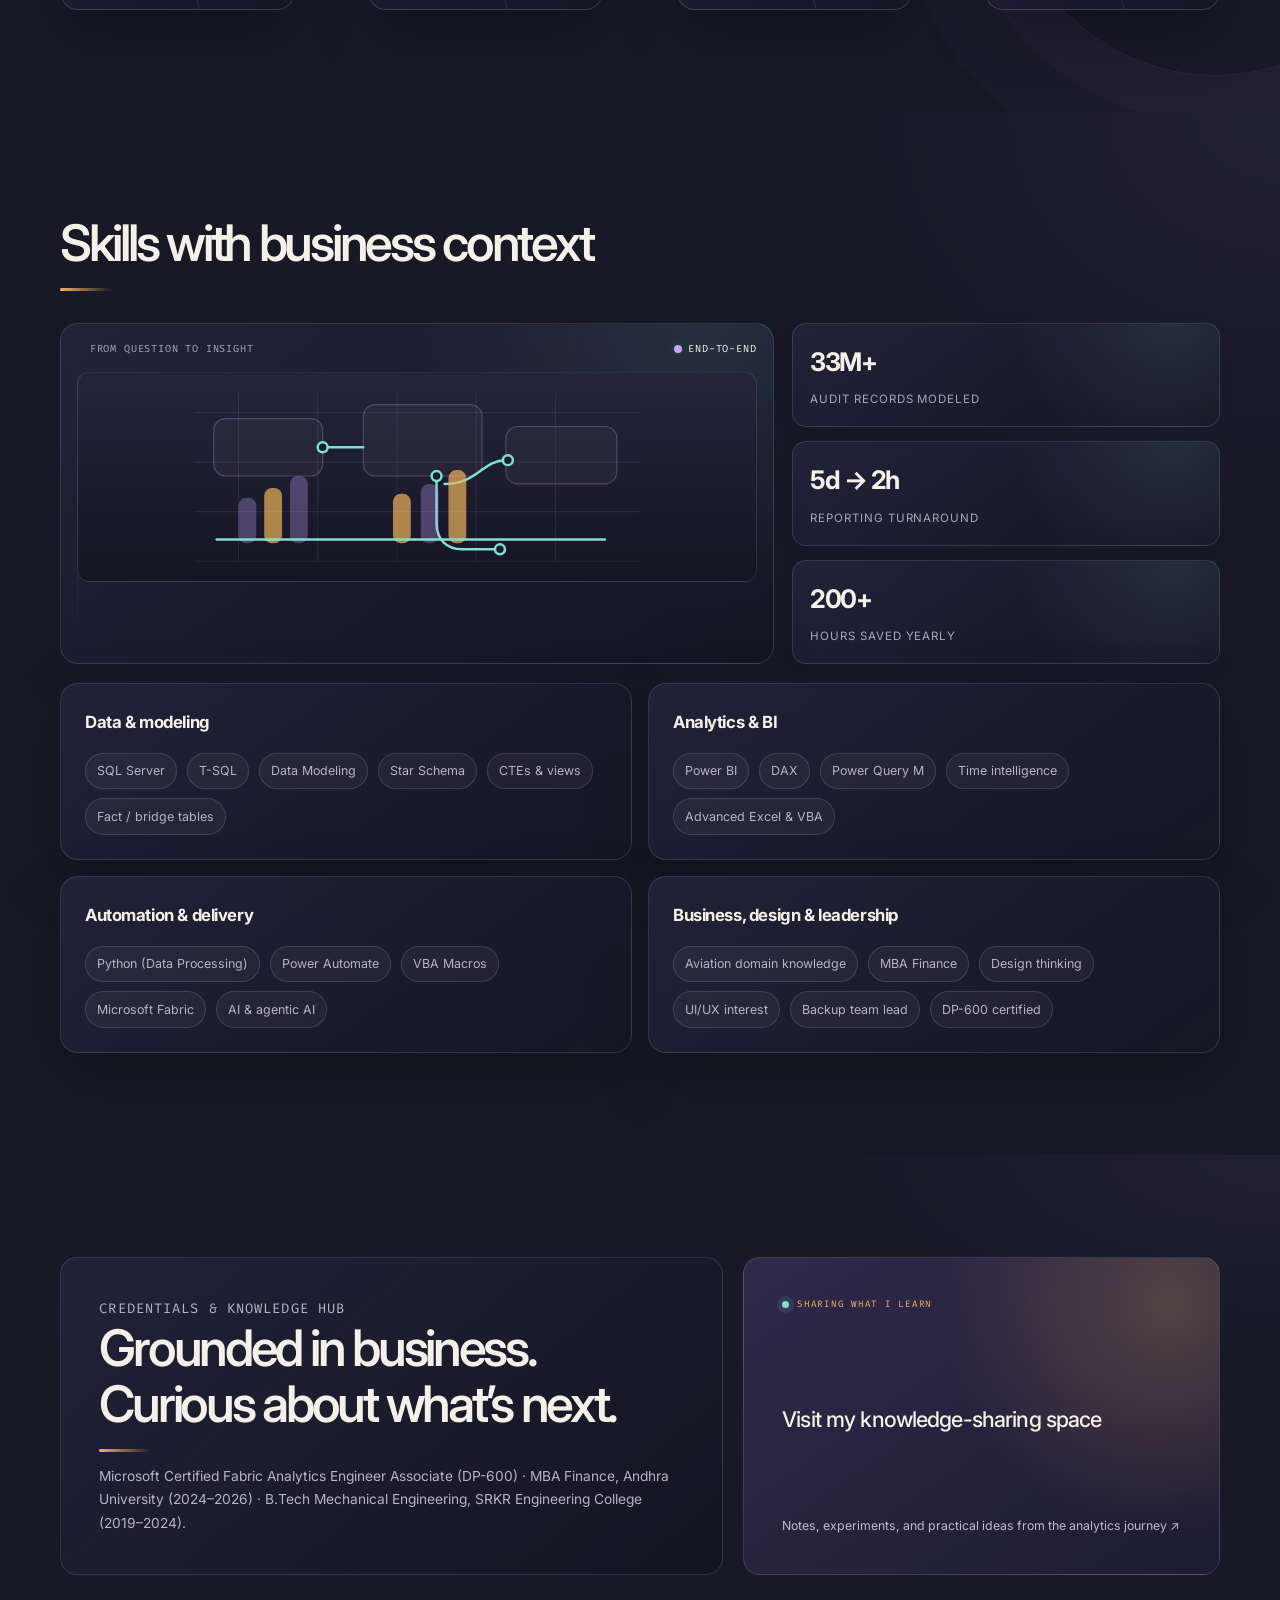
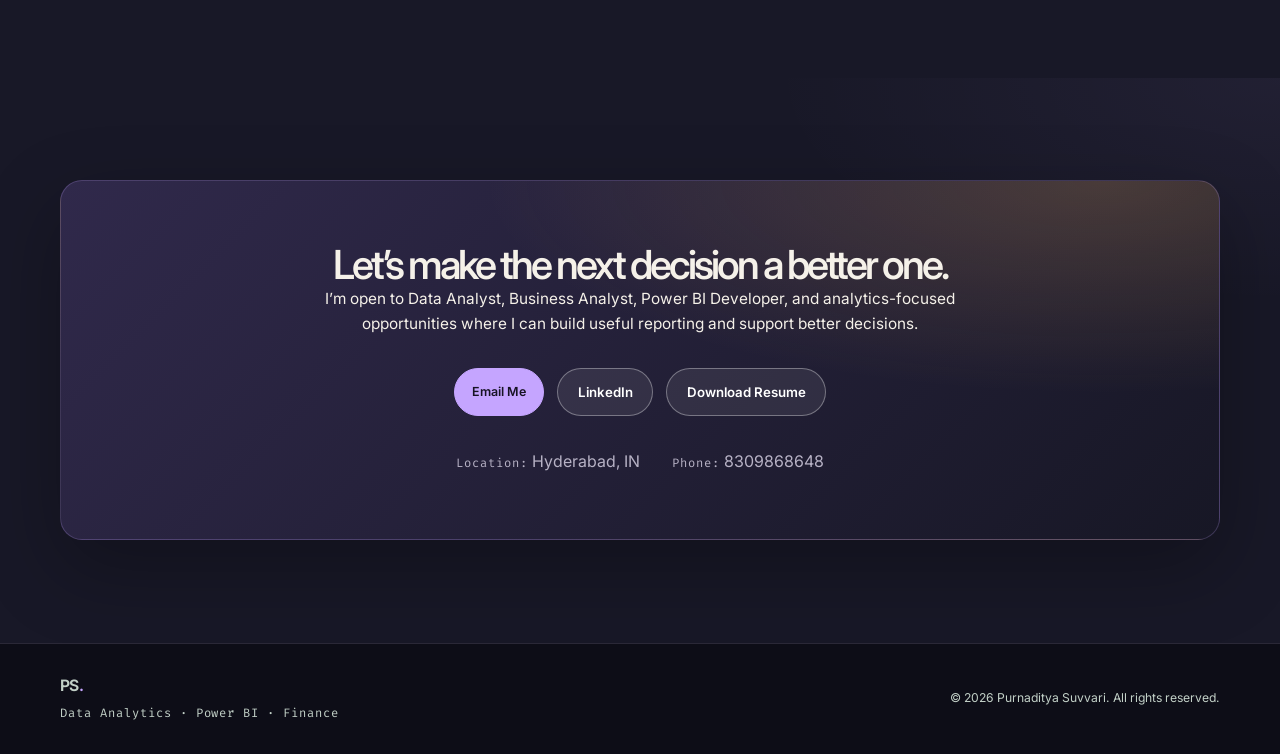
==== commit fe90201a: "changed the UI/ UX" ====
--- a/index.html
+++ b/index.html
@@ -3,8 +3,8 @@
 <head>
     <meta charset="UTF-8">
     <meta name="viewport" content="width=device-width, initial-scale=1.0">
-    <title>Purnaditya Suvvari — Data Analytics &amp; Power BI Developer</title>
-    <meta name="description" content="Purnaditya Suvvari is a data analytics and Power BI developer with 3 years of experience, an MBA in Finance, and strengths in data modeling, design thinking, and business reporting.">
+    <title>Purnaditya Suvvari — Data Analyst &amp; Power BI Developer</title>
+    <meta name="description" content="Purnaditya Suvvari is a Data Analyst, Business Analyst, and Power BI Developer building practical analytics for aviation, access governance, and business operations.">
     <link rel="preconnect" href="https://fonts.googleapis.com">
     <link rel="preconnect" href="https://fonts.gstatic.com" crossorigin>
     <link href="https://fonts.googleapis.com/css2?family=Fira+Code:wght@400;500&family=Inter:wght@300;400;500;600;700&display=swap" rel="stylesheet">
@@ -3297,6 +3297,1055 @@
     }
 }
 
+.tool-orbit {
+    position: absolute;
+    z-index: 4;
+    inset: 12% 18% 18%;
+    pointer-events: none;
+    border: 1px solid rgba(30, 102, 96, 0.16);
+    border-radius: 50%;
+    transform: rotate(-12deg);
+}
+
+.tool-orbit::before,
+.tool-orbit::after {
+    position: absolute;
+    inset: 12% 11%;
+    border: 1px solid rgba(185, 133, 77, 0.14);
+    border-radius: 50%;
+    content: "";
+    transform: rotate(58deg);
+}
+
+.tool-orbit::after {
+    inset: 20% 5%;
+    border-color: rgba(30, 102, 96, 0.1);
+    transform: rotate(-34deg);
+}
+
+.orbit-tool {
+    position: absolute;
+    display: inline-flex;
+    min-height: 24px;
+    align-items: center;
+    padding: 0.3rem 0.5rem;
+    border: 1px solid rgba(30, 102, 96, 0.2);
+    border-radius: 999px;
+    background: rgba(251, 250, 246, 0.76);
+    color: #42635f;
+    font-family: var(--font-mono);
+    font-size: 0.53rem;
+    letter-spacing: 0.04em;
+    box-shadow: 0 5px 18px rgba(31, 51, 46, 0.08);
+    animation: orbit-drift 7s ease-in-out infinite;
+}
+
+.orbit-powerbi { top: 4%; left: 18%; animation-delay: -1s; }
+.orbit-sql { top: 34%; right: 1%; animation-delay: -3.2s; }
+.orbit-fabric { right: 15%; bottom: 7%; animation-delay: -5.1s; }
+.orbit-excel { bottom: 9%; left: 12%; animation-delay: -2.4s; }
+.orbit-azure { top: 16%; left: 2%; animation-delay: -4.4s; }
+
+@keyframes orbit-drift {
+    0%, 100% { transform: translate3d(0, 0, 0); }
+    50% { transform: translate3d(0, -6px, 0); }
+}
+
+@media (max-width: 760px) {
+    .tool-orbit {
+        inset: 5% 8% 12%;
+    }
+}
+
+@media (prefers-reduced-motion: reduce) {
+    .orbit-tool,
+    .tool-orbit::before,
+    .tool-orbit::after {
+        animation: none;
+    }
+}
+
+/* Midnight career map: a more cinematic visual anchor for the story section. */
+:root {
+    --bg-main: #11111d;
+    --bg-alt: #181827;
+    --surface: #1b1b2b;
+    --surface-strong: #23233a;
+    --border: rgba(215, 205, 244, 0.15);
+    --text-primary: #f5f1e9;
+    --text-secondary: #b7b2c5;
+    --text-muted: #858198;
+    --accent-primary: #c5a5ff;
+    --accent-secondary: #f0b35b;
+    --accent-glow: rgba(197, 165, 255, 0.16);
+}
+
+body {
+    background:
+        radial-gradient(ellipse at 86% 16%, rgba(108, 80, 174, 0.2), transparent 31rem),
+        radial-gradient(ellipse at 7% 66%, rgba(240, 179, 91, 0.07), transparent 27rem),
+        var(--bg-main);
+}
+
+#navbar,
+footer {
+    background: rgba(17, 17, 29, 0.88);
+}
+
+#hero {
+    background:
+        radial-gradient(ellipse at 58% 20%, rgba(197, 165, 255, 0.1), transparent 44%),
+        var(--bg-main);
+    color: var(--text-primary);
+}
+
+.hero-title span,
+.hero-status,
+.hero-credentials span,
+.stat-number,
+.timeline-item.current .mono-label,
+.badge-outline,
+.mono-tech,
+.accent,
+.accent-text,
+.mono-label {
+    color: var(--accent-primary);
+}
+
+.hero-summary,
+.about-text,
+.timeline-content p,
+.project-desc,
+.section-subtitle,
+.knowledge-copy > p {
+    color: var(--text-secondary);
+}
+
+.btn-primary {
+    background: var(--accent-primary);
+    color: #171323;
+    box-shadow: 0 10px 32px rgba(197, 165, 255, 0.18);
+}
+
+.btn-primary:hover {
+    background: #d7c2ff;
+}
+
+.stat-card,
+.experience-card,
+.project-card,
+.skill-category,
+.arch-node,
+.timeline-content {
+    border-color: var(--border);
+    background: linear-gradient(145deg, rgba(35, 35, 58, 0.84), rgba(22, 22, 37, 0.82));
+    box-shadow: 0 22px 65px rgba(0, 0, 0, 0.2);
+}
+
+.tool-orbit {
+    border-color: rgba(197, 165, 255, 0.2);
+}
+
+.tool-orbit::before {
+    border-color: rgba(240, 179, 91, 0.18);
+}
+
+.orbit-tool {
+    border-color: rgba(197, 165, 255, 0.3);
+    background: rgba(27, 27, 43, 0.84);
+    color: #d7c9f1;
+    box-shadow: 0 5px 22px rgba(0, 0, 0, 0.2);
+}
+
+.journey-heading {
+    display: flex;
+    align-items: end;
+    justify-content: space-between;
+    gap: 2rem;
+}
+
+.journey-heading .section-title {
+    margin-bottom: 0;
+}
+
+.journey-intro {
+    max-width: 315px;
+    margin: 0 0 0.35rem;
+    color: var(--text-secondary);
+    font-size: 0.88rem;
+}
+
+.career-map {
+    position: relative;
+    min-height: 570px;
+    margin-top: 2.5rem;
+    overflow: hidden;
+    border: 1px solid rgba(197, 165, 255, 0.16);
+    border-radius: 22px;
+    background:
+        radial-gradient(circle at 50% 50%, rgba(197, 165, 255, 0.08), transparent 46%),
+        linear-gradient(145deg, rgba(35, 35, 58, 0.82), rgba(16, 16, 28, 0.95));
+    box-shadow: 0 35px 100px rgba(0, 0, 0, 0.25);
+}
+
+.career-map-grid {
+    position: absolute;
+    inset: 0;
+    opacity: 0.48;
+    background-image:
+        linear-gradient(rgba(197, 165, 255, 0.05) 1px, transparent 1px),
+        linear-gradient(90deg, rgba(197, 165, 255, 0.05) 1px, transparent 1px);
+    background-size: 42px 42px;
+    mask-image: radial-gradient(ellipse at center, black, transparent 82%);
+}
+
+.career-route {
+    position: absolute;
+    z-index: 1;
+    top: 135px;
+    left: 3%;
+    width: 94%;
+    height: 300px;
+    overflow: visible;
+}
+
+.route-shadow,
+.route-line {
+    fill: none;
+    stroke-linecap: round;
+    stroke-width: 2;
+}
+
+.route-shadow {
+    stroke: rgba(197, 165, 255, 0.08);
+    stroke-width: 12;
+}
+
+.route-line {
+    stroke: url(#route-gradient);
+    stroke-dasharray: 0.08 0.015;
+    animation: route-travel 8s linear infinite;
+}
+
+.route-node {
+    fill: #1b1b2b;
+    stroke: #f0b35b;
+    stroke-width: 3;
+}
+
+.route-node-current {
+    stroke: #7fe0d1;
+}
+
+.route-pulse {
+    fill: none;
+    stroke: #7fe0d1;
+    stroke-width: 1;
+    opacity: 0;
+    animation: route-pulse 2.4s ease-out infinite;
+}
+
+.career-milestones {
+    position: absolute;
+    z-index: 2;
+    inset: 1.25rem;
+}
+
+.career-card {
+    position: absolute;
+    width: min(230px, 23%);
+    padding: 1rem;
+    border: 1px solid rgba(215, 205, 244, 0.18);
+    border-radius: 13px;
+    background: rgba(25, 25, 42, 0.88);
+    box-shadow: 0 14px 35px rgba(0, 0, 0, 0.2);
+    transition: transform 220ms ease, border-color 220ms ease, background 220ms ease;
+}
+
+.career-card:hover {
+    border-color: rgba(197, 165, 255, 0.55);
+    background: rgba(39, 38, 63, 0.95);
+    transform: translateY(-5px);
+}
+
+.career-card-one { top: 1rem; left: 2%; }
+.career-card-two { right: 28%; bottom: 1rem; }
+.career-card-three { top: 1rem; right: 18%; }
+.career-card-four { right: 1%; bottom: 1rem; }
+
+.career-index,
+.career-tag {
+    color: #f0b35b;
+    font-family: var(--font-mono);
+    font-size: 0.56rem;
+    letter-spacing: 0.09em;
+}
+
+.career-card h3 {
+    margin: 0.55rem 0 0.35rem;
+    color: var(--text-primary);
+    font-size: 0.98rem;
+    line-height: 1.3;
+}
+
+.career-card p {
+    min-height: 4.5rem;
+    margin: 0 0 0.7rem;
+    color: var(--text-secondary);
+    font-size: 0.75rem;
+    line-height: 1.55;
+}
+
+.career-tag-current {
+    color: #7fe0d1;
+}
+
+@keyframes route-travel {
+    to { stroke-dashoffset: -1; }
+}
+
+@keyframes route-pulse {
+    0% { opacity: 0.65; transform: scale(0.7); transform-origin: 930px 72px; }
+    100% { opacity: 0; transform: scale(2.2); transform-origin: 930px 72px; }
+}
+
+.knowledge-panel {
+    display: grid;
+    grid-template-columns: minmax(0, 1fr) minmax(280px, 0.72fr);
+    gap: 1.25rem;
+    align-items: stretch;
+}
+
+.knowledge-copy,
+.knowledge-link {
+    padding: clamp(1.5rem, 3vw, 2.4rem);
+    border: 1px solid var(--border);
+    border-radius: 17px;
+}
+
+.knowledge-copy {
+    background: linear-gradient(140deg, rgba(35, 35, 58, 0.9), rgba(20, 20, 34, 0.84));
+}
+
+.knowledge-copy .section-title {
+    margin-bottom: 0.8rem;
+}
+
+.knowledge-copy > p {
+    max-width: 650px;
+    margin: 0;
+    font-size: 0.86rem;
+}
+
+.knowledge-link {
+    display: flex;
+    min-height: 190px;
+    flex-direction: column;
+    justify-content: space-between;
+    background:
+        radial-gradient(circle at 90% 15%, rgba(240, 179, 91, 0.22), transparent 45%),
+        linear-gradient(145deg, #30294b, #1d1c31);
+    color: var(--text-primary);
+    transition: transform 220ms ease, border-color 220ms ease;
+}
+
+.knowledge-link:hover,
+.knowledge-link:focus-visible {
+    border-color: rgba(240, 179, 91, 0.65);
+    transform: translateY(-4px);
+}
+
+.knowledge-link-top {
+    display: flex;
+    align-items: center;
+    gap: 0.5rem;
+    color: #f0b35b;
+    font-family: var(--font-mono);
+    font-size: 0.58rem;
+    letter-spacing: 0.08em;
+}
+
+.knowledge-signal {
+    width: 7px;
+    height: 7px;
+    border-radius: 50%;
+    background: #7fe0d1;
+    box-shadow: 0 0 0 5px rgba(127, 224, 209, 0.1);
+}
+
+.knowledge-link strong {
+    margin: 1.2rem 0 0.5rem;
+    font-size: 1.35rem;
+    font-weight: 500;
+    letter-spacing: -0.04em;
+}
+
+.knowledge-link-bottom {
+    color: #c0b9d1;
+    font-size: 0.77rem;
+}
+
+/* Project gallery: dark data-terminal thumbnails that match the portfolio system. */
+#projects {
+    background:
+        radial-gradient(ellipse at 85% 12%, rgba(127, 224, 209, 0.055), transparent 28rem),
+        #181827;
+}
+
+#projects .section-subtitle {
+    max-width: 640px;
+    color: #aaa5bb;
+}
+
+#projects .filter-container {
+    margin-top: 2rem;
+    margin-bottom: 1.8rem;
+}
+
+#projects .filter-btn {
+    border-color: rgba(215, 205, 244, 0.18);
+    background: rgba(255, 255, 255, 0.035);
+    color: #aaa5bb;
+    font-family: var(--font-mono);
+    font-size: 0.62rem;
+    letter-spacing: 0.04em;
+}
+
+#projects .filter-btn.active,
+#projects .filter-btn:hover,
+#projects .filter-btn:focus-visible {
+    border-color: rgba(197, 165, 255, 0.65);
+    background: rgba(197, 165, 255, 0.14);
+    color: #e4d8ff;
+}
+
+#projects .project-card {
+    border-color: rgba(215, 205, 244, 0.15);
+    background: linear-gradient(155deg, rgba(35, 35, 58, 0.94), rgba(21, 21, 36, 0.94));
+}
+
+#projects .project-card:hover {
+    border-color: rgba(127, 224, 209, 0.42);
+    box-shadow: 0 28px 80px rgba(0, 0, 0, 0.3);
+}
+
+#projects .project-content {
+    padding: 1.15rem 1.15rem 1.3rem;
+}
+
+#projects .project-art {
+    height: 142px;
+    margin: -0.05rem -0.05rem 1.25rem;
+    border: 1px solid rgba(215, 205, 244, 0.13);
+    border-radius: 12px;
+    background:
+        radial-gradient(circle at 75% 15%, rgba(197, 165, 255, 0.13), transparent 35%),
+        linear-gradient(145deg, #24243b, #151523);
+}
+
+#projects .project-art .art-guide,
+#projects .project-art .art-panel-line {
+    stroke: rgba(215, 205, 244, 0.13);
+}
+
+#projects .project-art .art-flow-line {
+    stroke: #7fe0d1;
+    stroke-width: 2.4;
+    filter: drop-shadow(0 0 4px rgba(127, 224, 209, 0.32));
+}
+
+#projects .project-art .art-point {
+    fill: #171725;
+    stroke: #f0b35b;
+    stroke-width: 2;
+}
+
+#projects .project-art .art-point-muted {
+    fill: #77718d;
+}
+
+#projects .project-art .art-model-line {
+    stroke: rgba(197, 165, 255, 0.5);
+}
+
+#projects .project-art .art-table {
+    fill: rgba(127, 224, 209, 0.12);
+    stroke: #7fe0d1;
+}
+
+#projects .project-art .art-table-subtle {
+    fill: rgba(255, 255, 255, 0.035);
+    stroke: rgba(215, 205, 244, 0.28);
+}
+
+#projects .project-art .art-table-mark {
+    stroke: #c5a5ff;
+}
+
+#projects .project-art .art-panel {
+    fill: rgba(255, 255, 255, 0.025);
+    stroke: rgba(215, 205, 244, 0.22);
+}
+
+#projects .project-art .art-chart-bar {
+    fill: rgba(197, 165, 255, 0.38);
+}
+
+#projects .project-art .art-chart-bar:nth-of-type(4) {
+    fill: #7fe0d1;
+}
+
+#projects .project-card > .project-content > .mono-label {
+    color: #f0b35b;
+    font-size: 0.58rem;
+    letter-spacing: 0.1em;
+}
+
+#projects .project-content h3 {
+    margin-top: 0.7rem;
+    color: #f5f1e9;
+    font-family: var(--font-main);
+    font-size: clamp(1.05rem, 1.8vw, 1.24rem);
+    font-weight: 600;
+    letter-spacing: -0.045em;
+    line-height: 1.25;
+}
+
+#projects .project-desc {
+    color: #b7b2c5;
+    font-size: 0.82rem;
+    line-height: 1.65;
+}
+
+#projects .project-metrics {
+    margin-top: 1rem;
+    color: #cbc5d5;
+    font-size: 0.76rem;
+    line-height: 1.55;
+}
+
+#projects .project-metrics strong {
+    color: #f5f1e9;
+}
+
+#projects .tech-stack {
+    gap: 0.4rem;
+    margin-top: 1.15rem;
+}
+
+#projects .tech-stack span {
+    border-color: rgba(127, 224, 209, 0.2);
+    background: rgba(127, 224, 209, 0.055);
+    color: #9edbd2;
+    font-size: 0.59rem;
+}
+
+/* Decision workflow: turn the process into a living signal path. */
+#mindset {
+    position: relative;
+    overflow: hidden;
+    background:
+        radial-gradient(ellipse at 18% 70%, rgba(240, 179, 91, 0.075), transparent 28rem),
+        radial-gradient(ellipse at 85% 20%, rgba(127, 224, 209, 0.06), transparent 30rem),
+        #11111d;
+}
+
+#mindset::before {
+    position: absolute;
+    top: 8rem;
+    right: -9rem;
+    width: 26rem;
+    height: 26rem;
+    border: 1px solid rgba(197, 165, 255, 0.1);
+    border-radius: 50%;
+    box-shadow: 0 0 0 3rem rgba(197, 165, 255, 0.025), 0 0 0 7rem rgba(197, 165, 255, 0.018);
+    content: "";
+    pointer-events: none;
+}
+
+#mindset .section-subtitle {
+    max-width: 700px;
+    color: #aaa5bb;
+}
+
+#mindset .architecture-flow {
+    position: relative;
+    z-index: 1;
+    gap: 0.7rem;
+    align-items: stretch;
+}
+
+#mindset .architecture-flow::before {
+    position: absolute;
+    top: 50%;
+    right: 7%;
+    left: 7%;
+    height: 1px;
+    background: linear-gradient(90deg, #f0b35b, #c5a5ff 48%, #7fe0d1);
+    box-shadow: 0 0 14px rgba(197, 165, 255, 0.24);
+    content: "";
+    opacity: 0.48;
+}
+
+#mindset .arch-line {
+    position: relative;
+    z-index: 2;
+    width: clamp(22px, 4vw, 58px);
+    height: 2px;
+    align-self: center;
+    background: linear-gradient(90deg, #f0b35b, #c5a5ff);
+    box-shadow: 0 0 12px rgba(197, 165, 255, 0.28);
+}
+
+#mindset .arch-node {
+    position: relative;
+    z-index: 2;
+    min-height: 225px;
+    justify-content: flex-start;
+    padding: 1.4rem;
+    overflow: hidden;
+    border-color: rgba(215, 205, 244, 0.17);
+    background:
+        linear-gradient(145deg, rgba(38, 37, 62, 0.94), rgba(22, 22, 37, 0.94));
+}
+
+#mindset .arch-node::before {
+    position: absolute;
+    top: 0;
+    left: 0;
+    width: 100%;
+    height: 2px;
+    background: linear-gradient(90deg, #f0b35b, #c5a5ff, #7fe0d1);
+    content: "";
+    transform: scaleX(0.25);
+    transform-origin: left;
+    transition: transform 320ms ease;
+}
+
+#mindset .arch-node:hover::before {
+    transform: scaleX(1);
+}
+
+#mindset .arch-node::after {
+    position: absolute;
+    right: -2rem;
+    bottom: -3rem;
+    width: 8rem;
+    height: 8rem;
+    border: 1px solid rgba(127, 224, 209, 0.12);
+    border-radius: 50%;
+    content: "";
+}
+
+#mindset .node-icon {
+    width: 48px;
+    height: 48px;
+    border-color: rgba(197, 165, 255, 0.26);
+    border-radius: 14px;
+    background: linear-gradient(145deg, rgba(197, 165, 255, 0.14), rgba(127, 224, 209, 0.08));
+    color: #c5a5ff;
+    box-shadow: 0 8px 22px rgba(0, 0, 0, 0.18);
+}
+
+#mindset .node-icon svg {
+    width: 25px;
+    height: 25px;
+}
+
+#mindset .arch-node:nth-of-type(3) .node-icon,
+#mindset .arch-node:nth-of-type(3) .node-icon {
+    color: #7fe0d1;
+}
+
+#mindset .arch-node h4 {
+    margin-top: 1.15rem;
+    color: #f5f1e9;
+    font-size: 1.08rem;
+}
+
+#mindset .arch-node .mono-tech {
+    color: #b7b2c5;
+    font-size: 0.66rem;
+    line-height: 1.8;
+}
+
+#mindset .arch-node:first-child .mono-tech:first-of-type,
+#mindset .arch-node:last-child .mono-tech:first-of-type {
+    color: #f0b35b;
+}
+
+/* Skill visual: use the same dark instrument-panel language as the project gallery. */
+#skills {
+    background:
+        radial-gradient(ellipse at 90% 30%, rgba(197, 165, 255, 0.06), transparent 30rem),
+        #181827;
+}
+
+#skills .showcase-panel,
+#skills .showcase-stat {
+    border-color: rgba(215, 205, 244, 0.15);
+    background:
+        radial-gradient(circle at 90% 0%, rgba(127, 224, 209, 0.1), transparent 40%),
+        linear-gradient(145deg, rgba(35, 35, 58, 0.94), rgba(21, 21, 36, 0.94));
+}
+
+#skills .showcase-header {
+    color: #aaa5bb;
+}
+
+#skills .showcase-status {
+    color: #f5f1e9;
+}
+
+#skills .showcase-visual {
+    border: 1px solid rgba(215, 205, 244, 0.13);
+    background: linear-gradient(180deg, #24243b, #151523);
+}
+
+#skills .showcase-stat strong {
+    color: #f5f1e9;
+}
+
+#skills .showcase-stat span {
+    color: #aaa5bb;
+}
+
+#skills .skill-category {
+    border-color: rgba(215, 205, 244, 0.15);
+    background: linear-gradient(145deg, rgba(35, 35, 58, 0.9), rgba(22, 22, 37, 0.88));
+}
+
+#skills .skill-category:hover {
+    border-color: rgba(127, 224, 209, 0.35);
+}
+
+#contact .contact-container {
+    border-color: rgba(197, 165, 255, 0.22);
+    background:
+        radial-gradient(ellipse at 90% 0%, rgba(240, 179, 91, 0.2), transparent 42%),
+        linear-gradient(135deg, #30294b, #171725);
+    box-shadow: 0 28px 80px rgba(0, 0, 0, 0.28);
+}
+
+#contact .contact-container .hero-title,
+#contact .contact-container .hero-summary {
+    color: #f5f1e9;
+}
+
+#contact .contact-container .btn-primary {
+    border-color: #c5a5ff;
+    background: #c5a5ff;
+    color: #171323;
+}
+
+#contact .contact-container .btn-primary:hover {
+    background: #d7c2ff;
+}
+
+#contact .contact-info,
+#contact .contact-info .mono-label {
+    color: #b7b2c5;
+}
+
+footer {
+    background: #0d0d17;
+}
+
+@media (max-width: 760px) {
+    .nav-container.nav-open .nav-menu {
+        border-color: rgba(215, 205, 244, 0.16);
+        background: rgba(17, 17, 29, 0.98);
+        box-shadow: 0 18px 30px rgba(0, 0, 0, 0.3);
+    }
+}
+
+@media (max-width: 800px) {
+    .journey-heading,
+    .knowledge-panel {
+        grid-template-columns: 1fr;
+        flex-direction: column;
+        align-items: flex-start;
+    }
+
+    .career-map {
+        min-height: 900px;
+    }
+
+    .career-route {
+        top: 190px;
+        left: 10%;
+        width: 80%;
+        height: 550px;
+        transform: rotate(90deg);
+    }
+
+    .career-milestones {
+        inset: 1rem;
+    }
+
+    .career-card {
+        width: min(255px, 72%);
+    }
+
+    .career-card-one { top: 1rem; left: 0; }
+    .career-card-two { top: 215px; right: 0; bottom: auto; }
+    .career-card-three { top: 430px; right: auto; left: 0; }
+    .career-card-four { right: 0; bottom: 1rem; }
+
+    #mindset .architecture-flow::before {
+        display: none;
+    }
+
+    #mindset .arch-line {
+        display: none;
+    }
+}
+
+@media (max-width: 560px) {
+    .career-map {
+        min-height: 1020px;
+    }
+
+    .career-route {
+        opacity: 0.6;
+        left: -6%;
+        width: 112%;
+    }
+
+    .career-card {
+        width: 82%;
+    }
+
+    .career-card-two,
+    .career-card-four {
+        right: 0;
+    }
+}
+
+@media (max-width: 760px) {
+    .hero-detail {
+        padding: 0.85rem 0.8rem;
+        border: 1px solid rgba(197, 165, 255, 0.2);
+        border-radius: 13px;
+        background: rgba(17, 17, 29, 0.7);
+    }
+}
+
+@media (prefers-reduced-motion: reduce) {
+    .route-line,
+    .route-pulse {
+        animation: none;
+    }
+
+    .career-card:hover,
+    .knowledge-link:hover {
+        transform: none;
+    }
+
+    #mindset .arch-node::before {
+        transition: none;
+    }
+}
+
+/* Final contrast pass: keep every surface inside the midnight visual system. */
+#hero {
+    background:
+        radial-gradient(ellipse at 82% 25%, rgba(197, 165, 255, 0.1), transparent 30rem),
+        radial-gradient(ellipse at 12% 8%, rgba(240, 179, 91, 0.06), transparent 25rem),
+        var(--bg-main);
+}
+
+#hero::before {
+    border-color: rgba(197, 165, 255, 0.11);
+    background: radial-gradient(circle, rgba(197, 165, 255, 0.055), transparent 68%);
+}
+
+.portrait-frame::after {
+    display: none;
+}
+
+.portrait-image {
+    -webkit-mask-image: linear-gradient(to bottom, #000 0%, #000 72%, transparent 100%);
+    mask-image: linear-gradient(to bottom, #000 0%, #000 72%, transparent 100%);
+}
+
+.hero-status {
+    border-color: rgba(197, 165, 255, 0.25);
+    background: rgba(27, 27, 43, 0.75);
+    color: var(--accent-primary);
+}
+
+.status-dot {
+    background: #7fe0d1;
+    box-shadow: 0 0 0 4px rgba(127, 224, 209, 0.12);
+}
+
+.hero-summary {
+    color: var(--text-secondary);
+}
+
+.hero-detail {
+    padding: 1.1rem 1rem 1rem 1.2rem;
+    border-left: 1px solid rgba(197, 165, 255, 0.3);
+    border-radius: 0 14px 14px 0;
+    background: linear-gradient(90deg, rgba(17, 17, 29, 0.78), rgba(17, 17, 29, 0.28));
+    backdrop-filter: blur(3px);
+}
+
+.hero-credentials {
+    border-color: rgba(197, 165, 255, 0.18);
+    color: var(--text-muted);
+}
+
+.hero-work-link {
+    color: var(--text-primary);
+}
+
+.btn-secondary {
+    border-color: rgba(215, 205, 244, 0.2);
+    background: rgba(255, 255, 255, 0.035);
+    color: var(--text-primary);
+}
+
+.btn-secondary:hover {
+    border-color: rgba(197, 165, 255, 0.55);
+    background: rgba(197, 165, 255, 0.1);
+}
+
+#about,
+#experience,
+#mindset,
+#skills,
+#credentials,
+#contact {
+    background:
+        radial-gradient(ellipse at 100% 0%, rgba(197, 165, 255, 0.055), transparent 32rem),
+        var(--bg-alt);
+}
+
+#journey {
+    background:
+        radial-gradient(ellipse at 8% 50%, rgba(240, 179, 91, 0.07), transparent 30rem),
+        #11111d;
+}
+
+.section-title,
+.timeline-content h3,
+.skill-category h3,
+.exp-header h3 {
+    color: var(--text-primary);
+}
+
+.section-title::after {
+    background: linear-gradient(90deg, var(--accent-secondary), rgba(240, 179, 91, 0));
+}
+
+.stat-card,
+.experience-card,
+.project-card,
+.skill-category,
+.arch-node,
+.timeline-content {
+    border-color: rgba(215, 205, 244, 0.15);
+    background: linear-gradient(145deg, rgba(35, 35, 58, 0.84), rgba(22, 22, 37, 0.82));
+    box-shadow: 0 22px 65px rgba(0, 0, 0, 0.2);
+}
+
+.stat-card:hover,
+.skill-category:hover,
+.arch-node:hover,
+.timeline-content:hover,
+.experience-card:hover,
+.project-card:hover {
+    border-color: rgba(197, 165, 255, 0.42);
+    box-shadow: 0 25px 70px rgba(0, 0, 0, 0.28);
+}
+
+.stat-label,
+.timeline-content p,
+.exp-overview,
+.exp-bullets,
+.project-desc,
+.project-metrics,
+.section-subtitle {
+    color: var(--text-secondary);
+}
+
+.timeline-item .mono-label,
+.exp-header .mono-label {
+    border-color: rgba(197, 165, 255, 0.22);
+    background: rgba(197, 165, 255, 0.08);
+}
+
+.exp-header {
+    border-color: rgba(215, 205, 244, 0.14);
+}
+
+.exp-bullets li::marker,
+.project-metrics li::marker {
+    color: var(--accent-secondary);
+}
+
+.badge,
+.tech-stack span {
+    border-color: rgba(215, 205, 244, 0.16);
+    background: rgba(255, 255, 255, 0.045);
+    color: var(--text-secondary);
+}
+
+.badge-award {
+    border-color: rgba(240, 179, 91, 0.3);
+    background: rgba(240, 179, 91, 0.08);
+    color: #f0c47c;
+}
+
+.showcase-panel,
+.showcase-stat {
+    border-color: rgba(215, 205, 244, 0.15);
+    background:
+        radial-gradient(circle at top right, rgba(197, 165, 255, 0.12), transparent 38%),
+        linear-gradient(145deg, rgba(35, 35, 58, 0.9), rgba(22, 22, 37, 0.86));
+}
+
+.showcase-visual {
+    background: linear-gradient(180deg, rgba(31, 31, 51, 0.9), rgba(20, 20, 34, 0.96));
+}
+
+.showcase-outline {
+    fill: rgba(255, 255, 255, 0.035);
+    stroke: rgba(197, 165, 255, 0.28);
+}
+
+.showcase-gridline {
+    stroke: rgba(197, 165, 255, 0.12);
+}
+
+.showcase-curve {
+    stroke: #7fe0d1;
+}
+
+.showcase-point {
+    fill: #1b1b2b;
+    stroke: #7fe0d1;
+}
+
+.showcase-bar {
+    fill: rgba(197, 165, 255, 0.3);
+}
+
+.showcase-bar.alt {
+    fill: rgba(240, 179, 91, 0.7);
+}
+
+.knowledge-copy,
+.knowledge-link {
+    border-color: rgba(215, 205, 244, 0.15);
+}
+
+footer {
+    border-color: rgba(215, 205, 244, 0.14);
+}
+
     </style>
 </head>
 <body>
@@ -3317,7 +4366,7 @@
                 <li><a href="#about" class="nav-link">Perspective</a></li>
                 <li><a href="#experience" class="nav-link">Experience</a></li>
                 <li><a href="#projects" class="nav-link">Work</a></li>
-                <li><a href="#mentorship" class="nav-link">Mentoring</a></li>
+                <li><a href="#credentials" class="nav-link">Knowledge hub</a></li>
                 <li><a href="#contact" class="nav-link">Contact</a></li>
             </ul>
         </div>
@@ -3331,21 +4380,28 @@
                 <div class="portrait-frame">
                     <img class="portrait-image" src="portfolioImage.png" alt="Portrait of Purnaditya Suvvari">
                 </div>
+                <div class="tool-orbit" aria-hidden="true">
+                    <span class="orbit-tool orbit-powerbi">Power BI</span>
+                    <span class="orbit-tool orbit-sql">SQL</span>
+                    <span class="orbit-tool orbit-fabric">Fabric</span>
+                    <span class="orbit-tool orbit-excel">Excel</span>
+                    <span class="orbit-tool orbit-azure">Azure</span>
+                </div>
             </div>
             <div class="hero-content">
                 <div class="hero-copy">
-                    <p class="hero-status"><span class="status-dot"></span> DATA ANALYTICS <span aria-hidden="true">&middot;</span> POWER BI <span aria-hidden="true">&middot;</span> BUSINESS INTELLIGENCE</p>
-                    <h1 class="hero-title">I turn complex data into <span>clear, confident decisions.</span></h1>
+                    <p class="hero-status"><span class="status-dot"></span> DATA ANALYST <span aria-hidden="true">&middot;</span> POWER BI DEVELOPER <span aria-hidden="true">&middot;</span> AVIATION DATA</p>
+                    <h1 class="hero-title">From mechanical systems to <span>decision-ready data.</span></h1>
                 </div>
                 <div class="hero-detail">
                     <p class="hero-summary">
-                        I build thoughtful Power BI and analytics solutions, combining 3 years of hands-on experience with design thinking and an MBA in Finance.
+                        I build practical Power BI, SQL, and Python solutions for teams that need reliable answers—not just more reports. My path started in Mechanical Engineering and grew through aviation analytics, an MBA in Finance, and hands-on work with Microsoft data tools.
                     </p>
                     <div class="hero-cta">
                         <a href="#projects" class="btn btn-primary">Explore my work <span aria-hidden="true">&darr;</span></a>
                         <a href="mailto:purnadityasuvvari@gmail.com" class="hero-work-link">Let’s connect <span aria-hidden="true">&nearr;</span></a>
                     </div>
-                    <p class="hero-credentials">3 YEARS IN ANALYTICS <span aria-hidden="true">&middot;</span> POWER BI <span aria-hidden="true">&middot;</span> MBA FINANCE</p>
+                    <p class="hero-credentials">3+ YEARS IN ANALYTICS <span aria-hidden="true">&middot;</span> DP-600 CERTIFIED <span aria-hidden="true">&middot;</span> MBA FINANCE</p>
                 </div>
             </div>
         </div>
@@ -3354,29 +4410,29 @@
     <!-- About Section -->
     <section id="about" class="section reveal">
         <div class="container">
-            <h2 class="section-title">The person behind the dashboards</h2>
+            <h2 class="section-title">A systems thinker with a people-first lens</h2>
             <div class="about-grid">
                 <div class="about-text">
-                    <p>I’m a data analytics and Power BI developer with <strong>3 years of experience</strong> turning business questions into useful, trusted reporting. I build dashboards and data models that help teams see what matters and decide what to do next.</p>
-                    <p>My MBA in Finance helps me connect performance measures to business outcomes. Design thinking and UI/UX keep the experience grounded in the people using the insight, while project management helps move ideas into delivery.</p>
-                    <p>My professional experience also includes aviation, where domain knowledge helps put operational data in context. I’m now looking to bring my analytics, reporting, and problem-solving skills to broader data-focused roles.</p>
+                    <p>I began with a <strong>Mechanical Engineering</strong> degree, where structured problem-solving and systems thinking shaped how I work. Today, I apply that foundation to aviation and enterprise analytics—turning complex operational data into clear views for the people who act on it.</p>
+                    <p>My <strong>MBA in Finance</strong> helps me connect measures to business outcomes. UI/UX interest keeps my dashboards calm and usable, while Power BI, SQL, Python, and Microsoft Fabric help me build the underlying logic with care.</p>
+                    <p>I’m also exploring practical uses of <strong>AI and agentic AI</strong> for analysis and workflow improvement—without losing sight of data quality, governance, and the human decision behind every metric.</p>
                 </div>
                 <div class="about-stats">
                     <div class="stat-card">
-                        <h3 class="stat-number">3 yrs</h3>
-                        <p class="stat-label">Analytics &amp; Power BI development</p>
+                        <h3 class="stat-number">3+</h3>
+                        <p class="stat-label">Years in analytics &amp; BI</p>
                     </div>
                     <div class="stat-card">
-                        <h3 class="stat-number">15+</h3>
-                        <p class="stat-label">Production dashboards delivered</p>
+                        <h3 class="stat-number">33M+</h3>
+                        <p class="stat-label">Audit records modeled</p>
                     </div>
                     <div class="stat-card">
-                        <h3 class="stat-number">60%</h3>
-                        <p class="stat-label">Less manual work through automation</p>
+                        <h3 class="stat-number">100K</h3>
+                        <p class="stat-label">Users across access data</p>
                     </div>
                     <div class="stat-card">
-                        <h3 class="stat-number">MBA</h3>
-                        <p class="stat-label">Finance</p>
+                        <h3 class="stat-number">5d → 2h</h3>
+                        <p class="stat-label">Reporting turnaround</p>
                     </div>
                 </div>
             </div>
@@ -3386,39 +4442,56 @@
     <!-- Career Journey -->
     <section id="journey" class="section reveal">
         <div class="container">
-            <h2 class="section-title">How I turn questions into insight</h2>
-            <div class="timeline">
-                <div class="timeline-item">
-                    <div class="timeline-dot"></div>
-                    <div class="timeline-content">
-                        <span class="mono-label">01 / Understand</span>
-                        <h3>Start with the business question</h3>
-                        <p>Clarify what teams need to understand and the decisions the data should support, using domain knowledge where it adds context.</p>
-                    </div>
+            <div class="journey-heading">
+                <div>
+                    <p class="mono-label">CAREER SYSTEMS MAP / 2019 — NOW</p>
+                    <h2 class="section-title">The path from engineer to analyst</h2>
                 </div>
-                <div class="timeline-item">
-                    <div class="timeline-dot"></div>
-                    <div class="timeline-content">
-                        <span class="mono-label">02 / Design</span>
-                        <h3>People-first problem framing</h3>
-                        <p>Use design thinking to understand stakeholder needs and shape the right question before shaping the report.</p>
-                    </div>
-                </div>
-                <div class="timeline-item">
-                    <div class="timeline-dot"></div>
-                    <div class="timeline-content">
-                        <span class="mono-label">03 / Analyze</span>
-                        <h3>Build meaningful analytics</h3>
-                        <p>Use Power BI, SQL, data modeling, and financial context to make performance clear and actionable.</p>
-                    </div>
-                </div>
-                <div class="timeline-item current">
-                    <div class="timeline-dot pulse"></div>
-                    <div class="timeline-content">
-                        <span class="mono-label accent-text">04 / Deliver</span>
-                        <h3>Make insight useful</h3>
-                        <p>Manage delivery, communicate findings, and help teams build confidence using data.</p>
-                    </div>
+                <p class="journey-intro">A technical foundation, sharpened by business context, and translated into analytics people can use.</p>
+            </div>
+            <div class="career-map">
+                <div class="career-map-grid" aria-hidden="true"></div>
+                <svg class="career-route" viewBox="0 0 1000 300" role="img" aria-label="Animated route showing the progression from mechanical engineering to analytics">
+                    <defs>
+                        <linearGradient id="route-gradient" x1="0%" y1="0%" x2="100%" y2="0%">
+                            <stop offset="0%" stop-color="#f0b35b"/>
+                            <stop offset="52%" stop-color="#c5a5ff"/>
+                            <stop offset="100%" stop-color="#7fe0d1"/>
+                        </linearGradient>
+                    </defs>
+                    <path class="route-shadow" d="M75 220 C180 78, 290 245, 405 115 S620 55, 705 175 S850 245, 930 72"/>
+                    <path class="route-line" pathLength="1" d="M75 220 C180 78, 290 245, 405 115 S620 55, 705 175 S850 245, 930 72"/>
+                    <circle class="route-node" cx="75" cy="220" r="8"/>
+                    <circle class="route-node" cx="330" cy="175" r="8"/>
+                    <circle class="route-node" cx="625" cy="105" r="8"/>
+                    <circle class="route-node route-node-current" cx="930" cy="72" r="8"/>
+                    <circle class="route-pulse" cx="930" cy="72" r="18"/>
+                </svg>
+                <div class="career-milestones">
+                    <article class="career-card career-card-one">
+                        <span class="career-index">01 / FOUNDATION</span>
+                        <h3>Mechanical engineering mindset</h3>
+                        <p>Breaking complex systems into measurable parts, tracing causes, and solving problems with discipline.</p>
+                        <span class="career-tag">Systems thinking</span>
+                    </article>
+                    <article class="career-card career-card-two">
+                        <span class="career-index">02 / CONTEXT</span>
+                        <h3>Finance meets aviation</h3>
+                        <p>Adding commercial perspective through an MBA in Finance and real-world engine program experience.</p>
+                        <span class="career-tag">Business fluency</span>
+                    </article>
+                    <article class="career-card career-card-three">
+                        <span class="career-index">03 / BUILD</span>
+                        <h3>Data becomes a product</h3>
+                        <p>Combining SQL, Python, star schemas, DAX, and Power Query into reliable decision tools.</p>
+                        <span class="career-tag">Analytics craft</span>
+                    </article>
+                    <article class="career-card career-card-four">
+                        <span class="career-index">04 / EVOLVE</span>
+                        <h3>Analytics with an AI horizon</h3>
+                        <p>Exploring Fabric, AI, and agentic workflows while keeping usability, trust, and governance central.</p>
+                        <span class="career-tag career-tag-current">Now building</span>
+                    </article>
                 </div>
             </div>
         </div>
@@ -3431,22 +4504,23 @@
             <div class="experience-card">
                 <div class="exp-header">
                     <div>
-                        <h3>Power BI Developer | Enterprise Analytics</h3>
-                        <p class="exp-location">Hyderabad, IN</p>
+                        <h3>Reliability Analyst · Pratt &amp; Whitney GTF Engine Programs</h3>
+                        <p class="exp-location">Cyient Ltd. · Hyderabad, India</p>
                     </div>
-                    <span class="mono-label">3 Years</span>
+                    <span class="mono-label">Oct 2023 — Present</span>
                 </div>
-                <p class="exp-overview">Turned complex business and operational data into dependable reporting—combining Power BI development, SQL optimization, automation, and thoughtful data modeling. My aviation experience also gives me first-hand context for operational metrics and reporting needs.</p>
+                <p class="exp-overview">Analytics practitioner and backup team lead delivering Power BI reporting, data models, and operational analysis for aviation programs and an enterprise access-governance platform.</p>
                 <ul class="exp-bullets">
-                    <li>Built and optimized SQL queries, stored procedures, and T-SQL scripts; <strong>improved query performance by 40-50%</strong> through indexing and execution plan analysis.</li>
-                    <li>Developed automated data refresh mechanisms using Power Automate, orchestrating pipelines from source to BI, <strong>reducing manual intervention by 60%</strong>.</li>
-                    <li>Architected data models following star schema best practices for complex hierarchical analytics.</li>
-                    <li>Delivered 15+ production dashboards supporting 100+ users across multiple enterprise departments.</li>
-                    <li>Implemented row-level security (RLS) and compliance frameworks for data governance.</li>
+                    <li>Architected and maintain a <strong>star-schema model</strong> across users, groups, sites, roles, files, and access-audit fact and bridge tables.</li>
+                    <li>Support reporting across <strong>~100K users and 33M+ audit actions</strong> using direct SQL Server connectivity, Power Query, and DAX.</li>
+                    <li>Partner with Pratt &amp; Whitney executives to gather requirements, validate metrics, identify data gaps, and present KPI performance in weekly and monthly reviews.</li>
+                    <li>Automated billing, KPI, and recurring reporting workflows with Power BI, Excel/VBA, Power Automate, and SharePoint—cutting turnaround from <strong>5 days to ~2 hours</strong> and saving <strong>200+ hours annually</strong>.</li>
+                    <li>Perform spare-provisioning gap analysis across <strong>~20 global airline accounts</strong>; maintain audit-ready trackers and mentor teammates on reporting standards.</li>
                 </ul>
                 <div class="exp-awards">
-                    <span class="badge badge-award">🏆 Valuable Performer Award (2024)</span>
-                    <span class="badge badge-award">🏆 Productivity Savings Champion (2025)</span>
+                    <span class="badge badge-award">Backup Team Lead</span>
+                    <span class="badge badge-award">Executive stakeholder partner</span>
+                    <span class="badge badge-award">Zero major customer escalations</span>
                 </div>
             </div>
         </div>
@@ -3460,14 +4534,14 @@
             
             <div class="filter-container">
                 <button class="filter-btn active" data-filter="all">All</button>
-                <button class="filter-btn" data-filter="engineering">Data Engineering / Pipelines</button>
-                <button class="filter-btn" data-filter="modeling">SQL & Modeling</button>
+                <button class="filter-btn" data-filter="engineering">Data &amp; pipelines</button>
+                <button class="filter-btn" data-filter="modeling">Models &amp; SQL</button>
                 <button class="filter-btn" data-filter="analytics">Analytics & BI</button>
             </div>
 
             <div class="projects-grid">
                 <!-- Project 1 -->
-                <div class="project-card" data-category="engineering analytics">
+                <div class="project-card" data-category="engineering analytics modeling">
                     <div class="project-content">
                         <svg class="project-art project-art-flow" viewBox="0 0 360 112" aria-hidden="true">
                             <path class="art-guide" d="M20 88H340M20 56H340M20 24H340"/>
@@ -3478,24 +4552,24 @@
                             <circle class="art-point" cx="253" cy="33" r="4"/>
                             <circle class="art-point" cx="332" cy="23" r="4"/>
                         </svg>
-                        <span class="mono-label">Automation & Pipeline</span>
-                        <h3>Automated KPI Refresh Pipeline</h3>
-                        <p class="project-desc">Architected an end-to-end automated data refresh solution combining Power Automate, scheduled refreshes, and SQL Server jobs to ingest data from multiple systems.</p>
+                        <span class="mono-label">Executive analytics · Current</span>
+                        <h3>EngineWise Connect</h3>
+                        <p class="project-desc">Building executive Power BI analytics for a centralized engine records, utilization, access-control, and audit platform hosted on Azure SQL.</p>
                         <ul class="project-metrics">
-                            <li>Latency reduced from <strong>4 hours to 15 minutes</strong></li>
-                            <li>Manual operations <strong>reduced by 60%</strong></li>
+                            <li>Modeling <strong>50K+ users and 33M+ audit records</strong></li>
+                            <li>Reusable SQL views, Python cleansing, validation, and DAX KPI logic</li>
                         </ul>
                         <div class="tech-stack">
-                            <span>Power Automate</span>
-                            <span>SQL Server</span>
-                            <span>T-SQL</span>
                             <span>Power BI</span>
+                            <span>Azure SQL</span>
+                            <span>Python</span>
+                            <span>Microsoft Fabric</span>
                         </div>
                     </div>
                 </div>
 
                 <!-- Project 2 -->
-                <div class="project-card" data-category="modeling analytics">
+                <div class="project-card" data-category="analytics modeling">
                     <div class="project-content">
                         <svg class="project-art project-art-model" viewBox="0 0 360 112" aria-hidden="true">
                             <path class="art-model-line" d="M180 56 91 27M180 56 269 27M180 56 91 85M180 56 269 85"/>
@@ -3510,22 +4584,24 @@
                             <circle class="art-point" cx="239" cy="85" r="3"/>
                             <path class="art-table-mark" d="M157 50h46M157 59h31"/>
                         </svg>
-                        <span class="mono-label">Data Warehousing</span>
-                        <h3>Supply Chain Analytics Data Model</h3>
-                        <p class="project-desc">Designed a dimensional data warehouse supporting supply chain analytics. Created complex fact and dimension tables, optimizing SQL queries for strategic inventory planning.</p>
+                        <span class="mono-label">Reliability intelligence</span>
+                        <h3>FIRM Fleet Insights Dashboard</h3>
+                        <p class="project-desc">Enterprise Power BI dashboard consolidating fleet reliability, shop-visit history, engine serial numbers, and case-level information for engineering and business stakeholders.</p>
                         <ul class="project-metrics">
-                            <li>Generated <strong>100-150 hours/year</strong> in time savings</li>
+                            <li>Drill-down views across <strong>ESN and Case ID</strong></li>
+                            <li>SQL, Power Query, relationships, and validation</li>
                         </ul>
                         <div class="tech-stack">
-                            <span>SQL Server</span>
-                            <span>Star Schema</span>
                             <span>Power BI</span>
+                            <span>SQL</span>
+                            <span>Power Query</span>
+                            <span>Aviation data</span>
                         </div>
                     </div>
                 </div>
 
                 <!-- Project 3 -->
-                <div class="project-card" data-category="analytics">
+                <div class="project-card" data-category="analytics modeling">
                     <div class="project-content">
                         <svg class="project-art project-art-dashboard" viewBox="0 0 360 112" aria-hidden="true">
                             <rect class="art-panel" x="30" y="12" width="300" height="88" rx="8"/>
@@ -3539,16 +4615,17 @@
                             <path class="art-panel-line" d="M166 84h136"/>
                             <circle class="art-point" cx="239" cy="46" r="4"/>
                         </svg>
-                        <span class="mono-label">Governance & BI</span>
-                        <h3>Enterprise Compliance Dashboard</h3>
-                        <p class="project-desc">Consolidated data from 5+ disparate source systems with advanced Power Query transformations and dynamic DAX logic to track 50+ compliance KPIs.</p>
+                        <span class="mono-label">Independent project</span>
+                        <h3>Retail Customer Behavior &amp; Sales</h3>
+                        <p class="project-desc">Analyzed ~4K customers with Python and SQL Server, then translated the findings into a Power BI dashboard for category, demographic, and subscription decisions.</p>
                         <ul class="project-metrics">
-                            <li>Manual reporting time <strong>reduced by 40-50%</strong></li>
+                            <li>Clothing led revenue at approximately <strong>₹104K</strong></li>
+                            <li><strong>73%</strong> of customers were non-subscribers</li>
                         </ul>
                         <div class="tech-stack">
-                            <span>Power Query M</span>
-                            <span>DAX</span>
-                            <span>Row-Level Security</span>
+                            <span>Python / Pandas</span>
+                            <span>SQL Server</span>
+                            <span>Power BI</span>
                         </div>
                     </div>
                 </div>
@@ -3649,16 +4726,16 @@
                 </div>
                 <div class="showcase-stat-stack">
                     <div class="showcase-stat">
-                        <strong>15+</strong>
-                        <span>Dashboards shipped</span>
+                        <strong>33M+</strong>
+                        <span>Audit records modeled</span>
                     </div>
                     <div class="showcase-stat">
-                        <strong>60%</strong>
-                        <span>Manual work cut</span>
+                        <strong>5d → 2h</strong>
+                        <span>Reporting turnaround</span>
                     </div>
                     <div class="showcase-stat">
-                        <strong>40-50%</strong>
-                        <span>Query improvement</span>
+                        <strong>200+</strong>
+                        <span>Hours saved yearly</span>
                     </div>
                 </div>
             </div>
@@ -3671,7 +4748,8 @@
                         <span class="badge">T-SQL</span>
                         <span class="badge">Data Modeling</span>
                         <span class="badge">Star Schema</span>
-                        <span class="badge">Stored Procedures</span>
+                        <span class="badge">CTEs &amp; views</span>
+                        <span class="badge">Fact / bridge tables</span>
                     </div>
                 </div>
 
@@ -3681,8 +4759,8 @@
                         <span class="badge">Power BI</span>
                         <span class="badge">DAX</span>
                         <span class="badge">Power Query M</span>
-                        <span class="badge">Row-Level Security</span>
-                        <span class="badge">Advanced Excel</span>
+                        <span class="badge">Time intelligence</span>
+                        <span class="badge">Advanced Excel &amp; VBA</span>
                     </div>
                 </div>
 
@@ -3692,8 +4770,8 @@
                         <span class="badge">Python (Data Processing)</span>
                         <span class="badge">Power Automate</span>
                         <span class="badge">VBA Macros</span>
-                        <span class="badge">Git</span>
-                        <span class="badge">Project Management</span>
+                        <span class="badge">Microsoft Fabric</span>
+                        <span class="badge">AI &amp; agentic AI</span>
                     </div>
                 </div>
 
@@ -3702,9 +4780,10 @@
                     <div class="skill-badges">
                         <span class="badge badge-outline">Aviation domain knowledge</span>
                         <span class="badge badge-outline">MBA Finance</span>
-                        <span class="badge badge-outline">Design Thinking</span>
-                        <span class="badge badge-outline">UI/UX</span>
-                        <span class="badge badge-outline">Mentoring</span>
+                        <span class="badge badge-outline">Design thinking</span>
+                        <span class="badge badge-outline">UI/UX interest</span>
+                        <span class="badge badge-outline">Backup team lead</span>
+                        <span class="badge badge-outline">DP-600 certified</span>
                     </div>
                 </div>
 
@@ -3712,15 +4791,19 @@
         </div>
     </section>
 
-    <!-- Mentorship -->
-    <section id="mentorship" class="section reveal">
-        <div class="container mentorship-panel">
-            <div>
-                <p class="mono-label">MENTORING</p>
-                <h2 class="section-title">Sharing what I learn</h2>
-                <p class="mentorship-copy">I enjoy helping others build confidence with data and communicate their thinking.</p>
+    <!-- Credentials & Knowledge Hub -->
+    <section id="credentials" class="section reveal">
+        <div class="container knowledge-panel">
+            <div class="knowledge-copy">
+                <p class="mono-label">CREDENTIALS &amp; KNOWLEDGE HUB</p>
+                <h2 class="section-title">Grounded in business. Curious about what’s next.</h2>
+                <p>Microsoft Certified Fabric Analytics Engineer Associate (DP-600) · MBA Finance, Andhra University (2024–2026) · B.Tech Mechanical Engineering, SRKR Engineering College (2019–2024).</p>
             </div>
-            <a class="mentorship-link" href="https://freelance-portfolio-sigma-ten.vercel.app/" target="_blank" rel="noopener noreferrer">A little more of my work <span aria-hidden="true">&nearr;</span></a>
+            <a class="knowledge-link" href="https://freelance-portfolio-sigma-ten.vercel.app/" target="_blank" rel="noopener noreferrer">
+                <span class="knowledge-link-top"><span class="knowledge-signal"></span> SHARING WHAT I LEARN</span>
+                <strong>Visit my knowledge-sharing space</strong>
+                <span class="knowledge-link-bottom">Notes, experiments, and practical ideas from the analytics journey <span aria-hidden="true">&nearr;</span></span>
+            </a>
         </div>
     </section>
 
@@ -3729,13 +4812,13 @@
         <div id="resume" class="container contact-container">
             <h2 class="hero-title" style="font-size: 2.5rem; text-align: center;">Let’s make the next decision a better one.</h2>
             <p class="hero-summary" style="text-align: center; margin: 0 auto 2rem auto;">
-                I’m exploring data analytics and Power BI development roles where I can build useful reporting, support better decisions, and keep growing my data skills.
+                I’m open to Data Analyst, Business Analyst, Power BI Developer, and analytics-focused opportunities where I can build useful reporting and support better decisions.
             </p>
             
             <div class="contact-links">
                 <a href="mailto:purnadityasuvvari@gmail.com" class="btn btn-primary">Email Me</a>
                 <a href="https://linkedin.com/in/purnaditya-suvvari-6922aa244" target="_blank" rel="noopener" class="btn btn-secondary">LinkedIn</a>
-                <a href="assets/resume.pdf" class="btn btn-secondary" target="_blank">Download Resume</a>
+                <a href="Suvvari_Purnaditya_DataAnalyst_Resume.docx" class="btn btn-secondary" download="Suvvari_Purnaditya_DataAnalyst_Resume.docx">Download Resume</a>
             </div>
             
             <div class="contact-info">
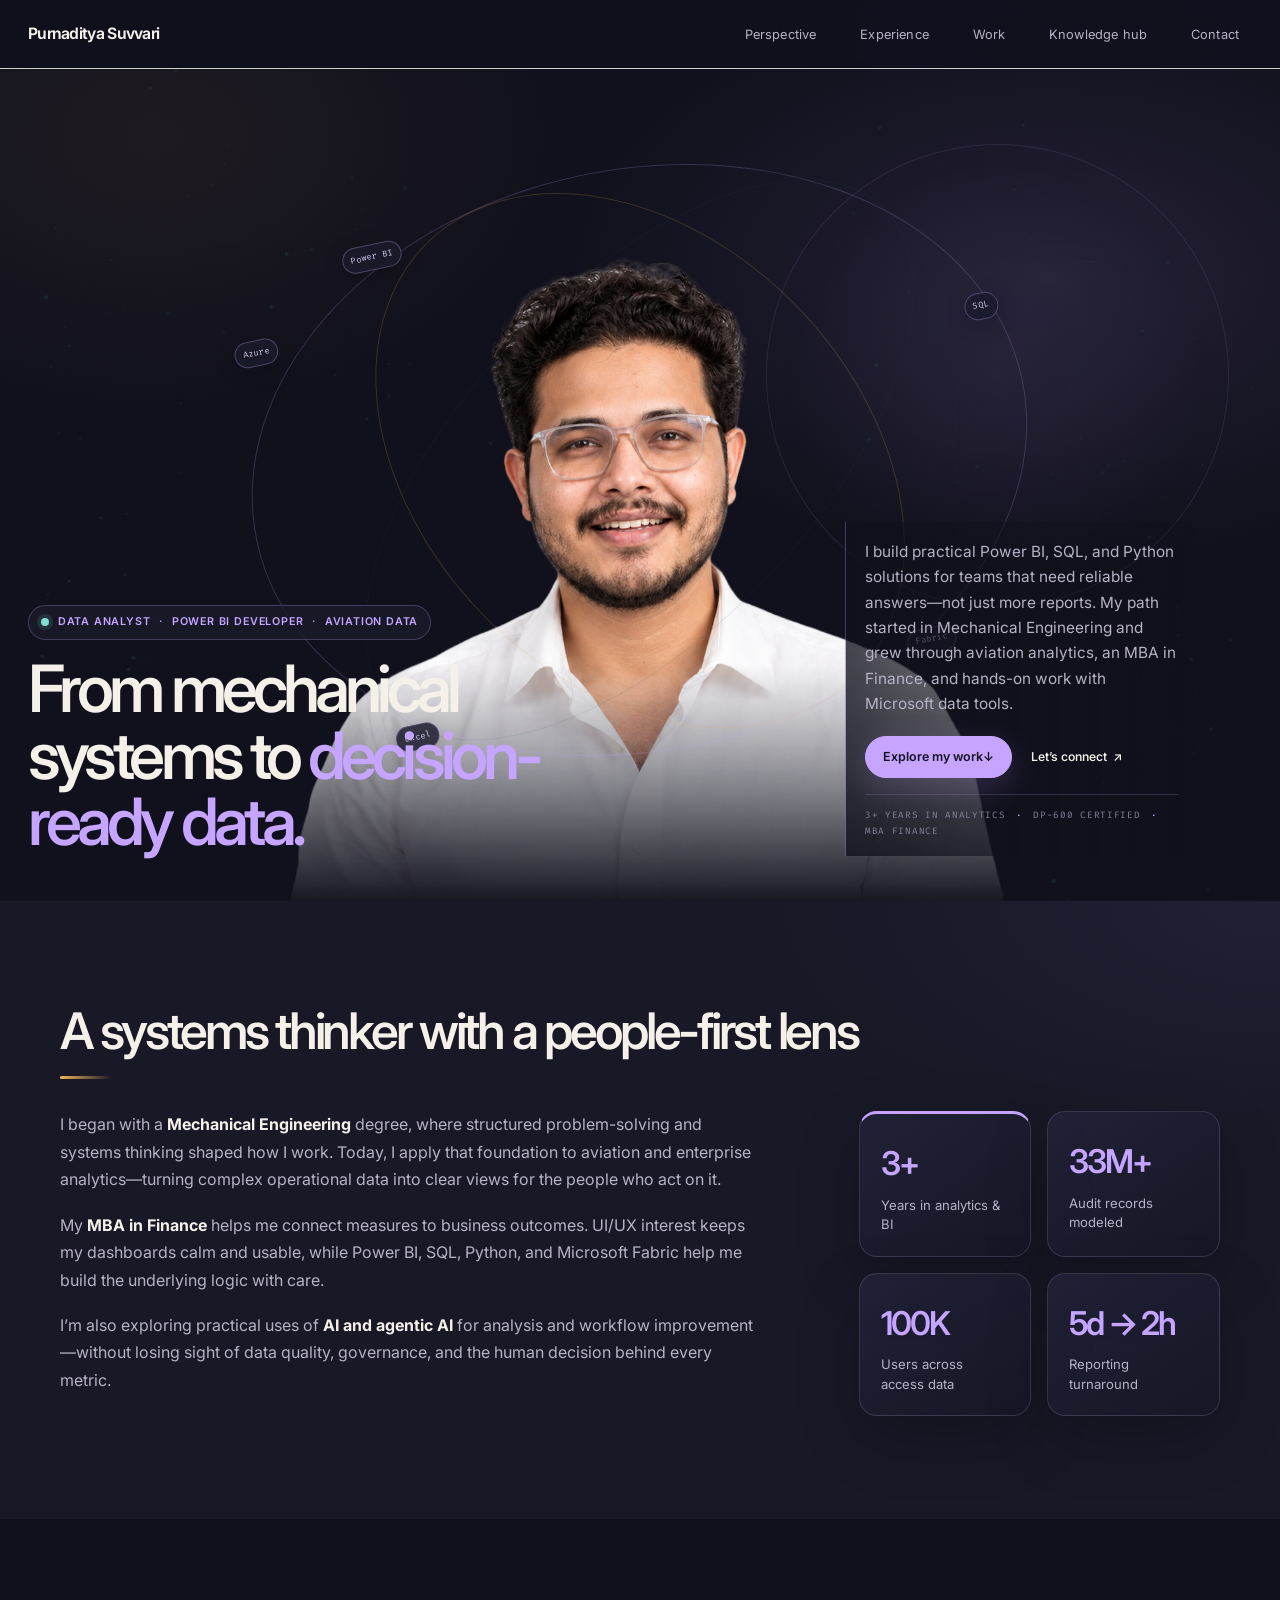
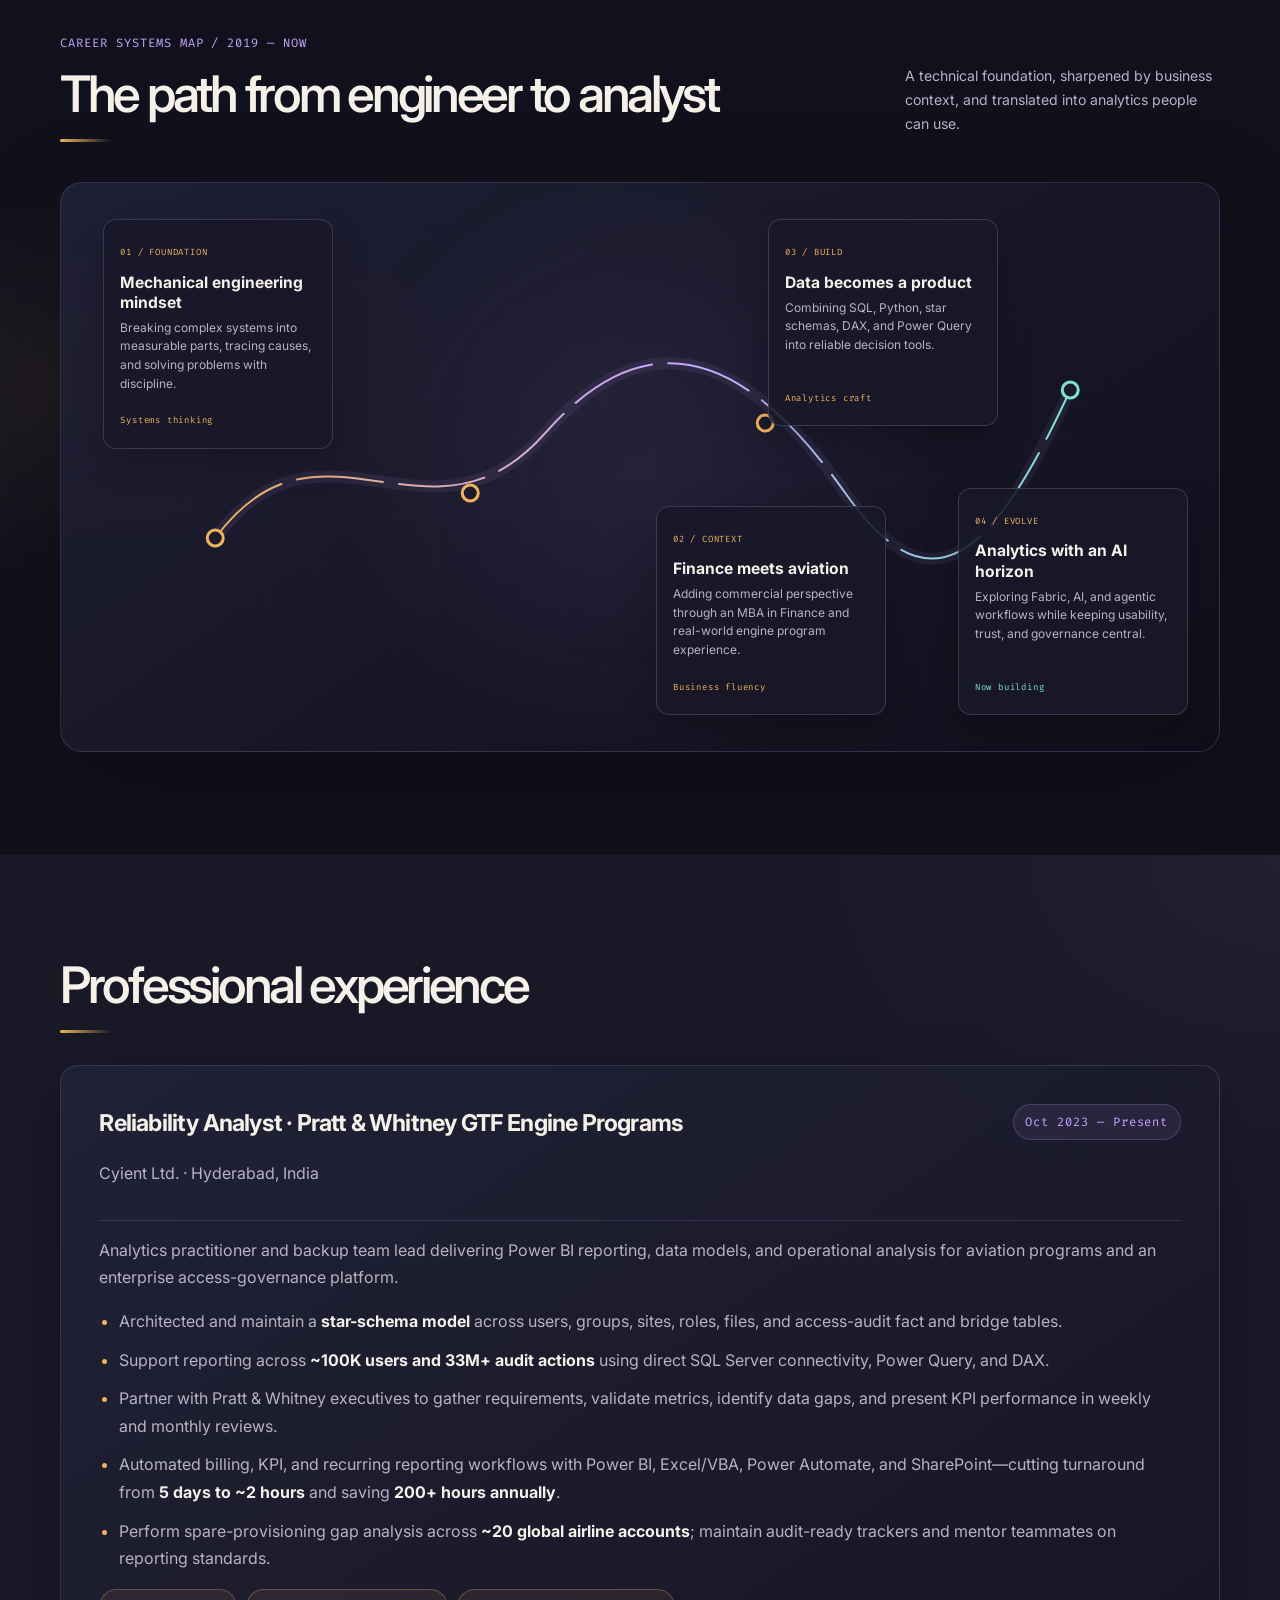
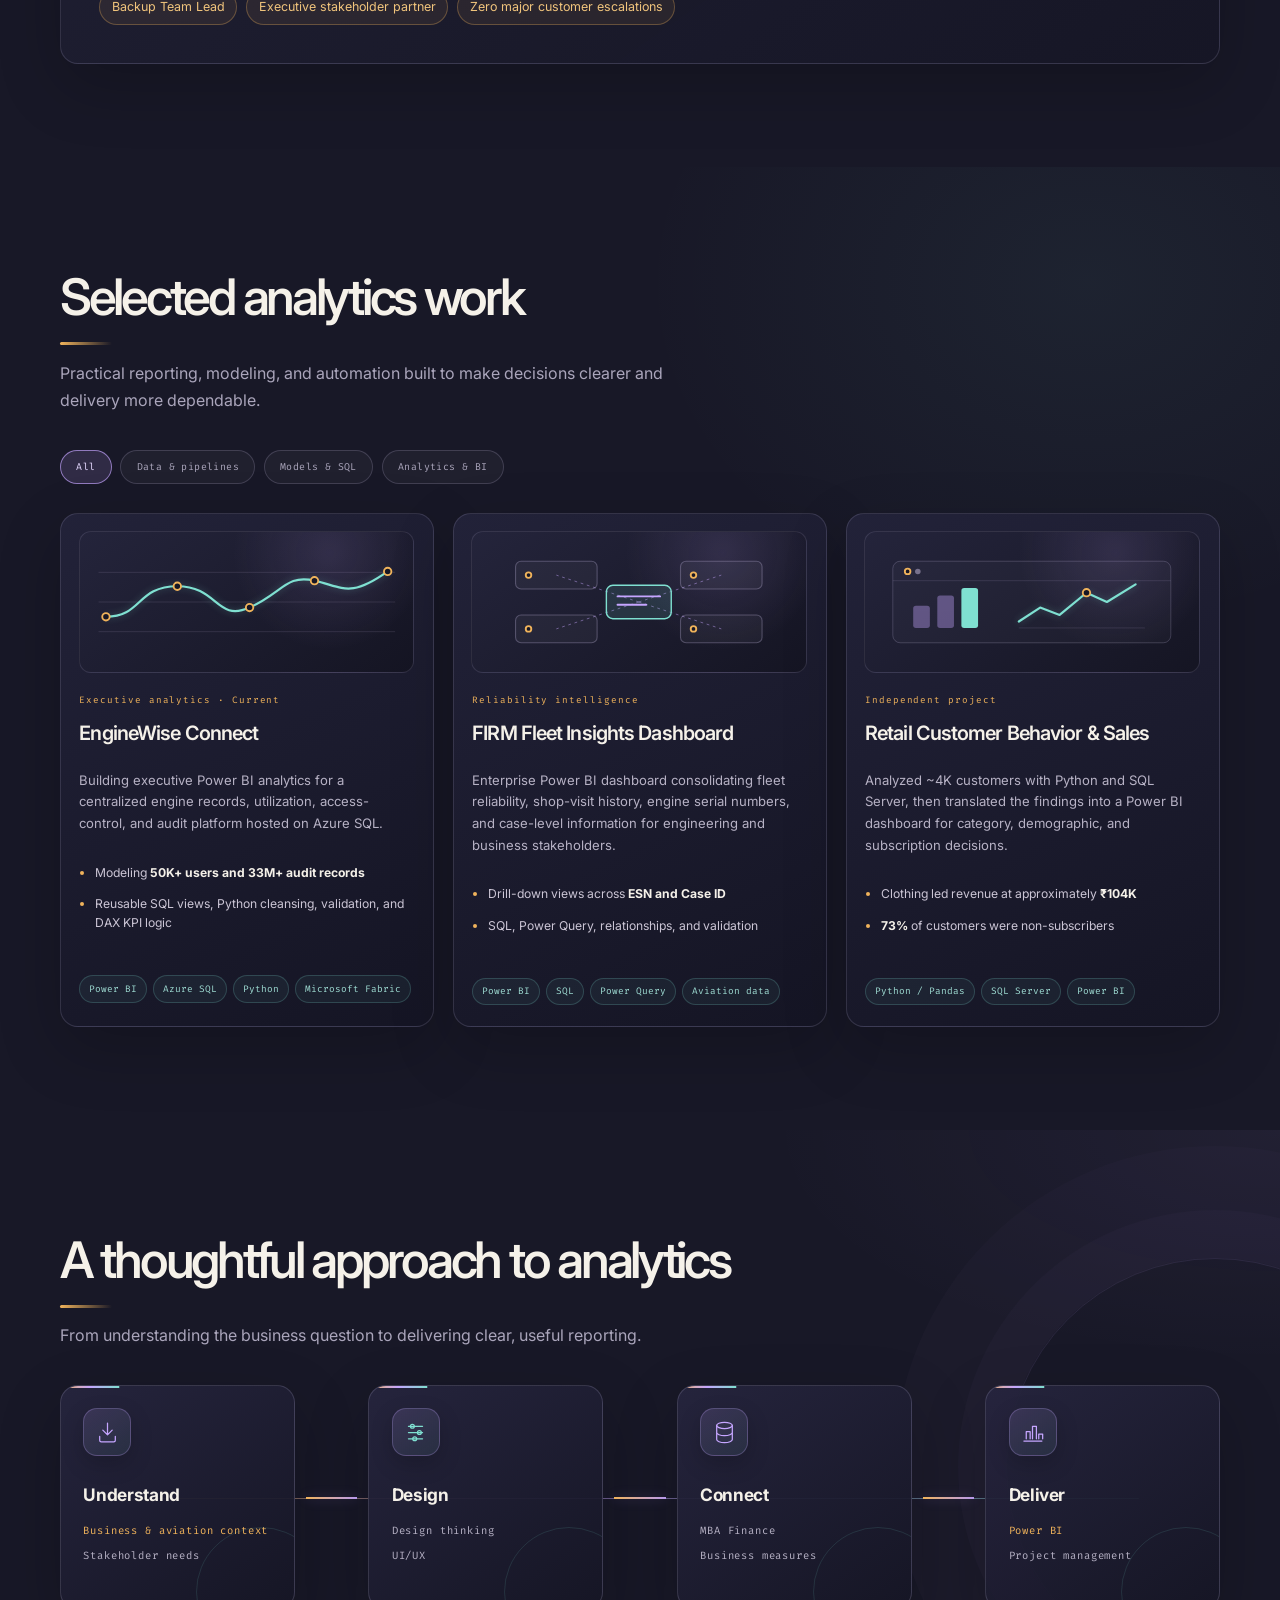
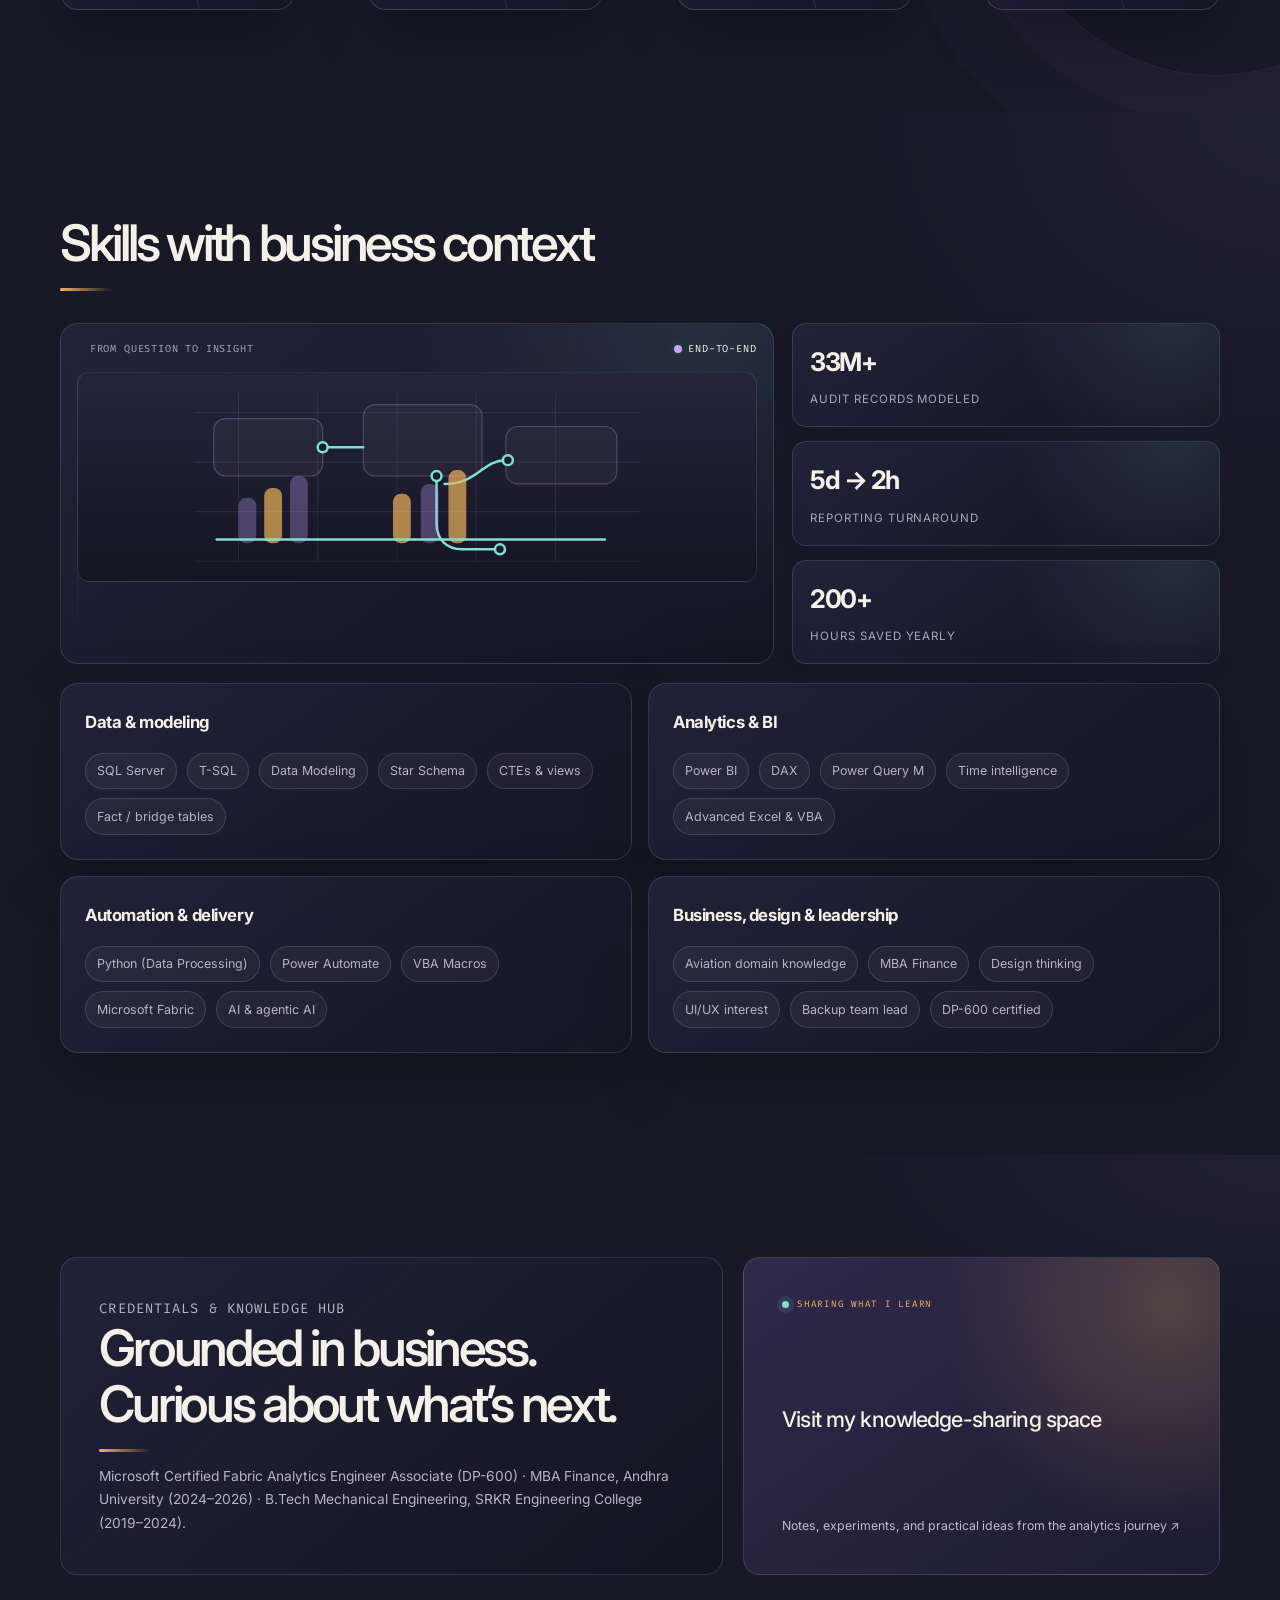
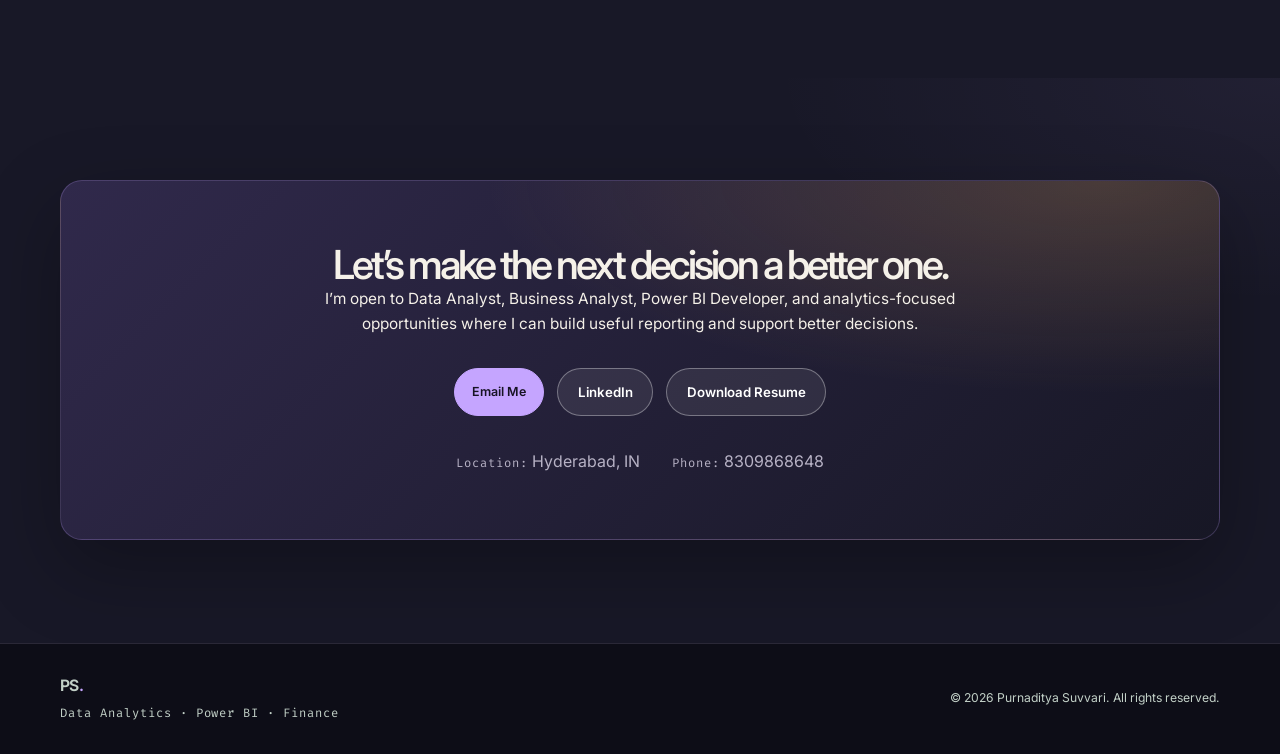
==== commit c1846b38: "mobile version updates" ====
--- a/index.html
+++ b/index.html
@@ -4144,6 +4144,268 @@
 
     #mindset .arch-node::before {
         transition: none;
+    }
+}
+
+/* Mobile composition pass: prioritize clarity over desktop geometry. */
+@media (max-width: 760px) {
+    #navbar {
+        min-height: 64px;
+        background: rgba(13, 13, 23, 0.94);
+    }
+
+    .nav-container {
+        width: calc(100% - 1.5rem);
+        min-height: 64px;
+    }
+
+    .nav-logo {
+        font-size: 0.9rem;
+        letter-spacing: -0.07em;
+    }
+
+    .menu-toggle {
+        display: inline-flex;
+        width: 38px;
+        height: 38px;
+        align-items: center;
+        justify-content: center;
+        gap: 5px;
+        border: 1px solid rgba(197, 165, 255, 0.32);
+        border-radius: 11px;
+        background: rgba(197, 165, 255, 0.09);
+        box-shadow: 0 6px 18px rgba(0, 0, 0, 0.18);
+    }
+
+    .menu-toggle .bar {
+        width: 16px;
+        height: 1.5px;
+        border-radius: 2px;
+        background: #d9ccf3;
+    }
+
+    .menu-toggle[aria-expanded="true"] {
+        border-color: rgba(127, 224, 209, 0.55);
+        background: rgba(127, 224, 209, 0.1);
+    }
+
+    .nav-container.nav-open .nav-menu {
+        top: calc(100% - 1px);
+        right: -0.75rem;
+        left: -0.75rem;
+        display: grid;
+        gap: 0.3rem;
+        width: auto;
+        padding: 0.7rem 0.75rem 0.85rem;
+        border: 1px solid rgba(197, 165, 255, 0.18);
+        border-top: 0;
+        border-radius: 0 0 16px 16px;
+        background: rgba(17, 17, 29, 0.98);
+        box-shadow: 0 20px 34px rgba(0, 0, 0, 0.35);
+    }
+
+    .nav-container.nav-open .nav-link {
+        display: block;
+        padding: 0.65rem 0.75rem;
+        border-radius: 9px;
+        color: #b7b2c5;
+    }
+
+    .nav-container.nav-open .nav-link:hover,
+    .nav-container.nav-open .nav-link:focus-visible {
+        background: rgba(197, 165, 255, 0.1);
+        color: #e4d8ff;
+    }
+
+    #hero {
+        height: auto;
+        min-height: 0;
+        overflow: hidden;
+        padding: 0;
+    }
+
+    .hero-layout {
+        display: flex;
+        width: min(100% - 1.5rem, 540px);
+        min-height: 0;
+        flex-direction: column;
+        gap: 0;
+        padding-top: 0;
+    }
+
+    .hero-visual {
+        position: relative;
+        height: clamp(300px, 86vw, 390px);
+        flex: 0 0 auto;
+        order: 0;
+    }
+
+    .hero-data-canvas {
+        opacity: 0.48;
+    }
+
+    .portrait-image {
+        top: 0;
+        right: auto;
+        bottom: auto;
+        left: 50%;
+        width: auto;
+        max-width: 116%;
+        height: 100%;
+        object-fit: contain;
+        object-position: center top;
+        transform: translateX(-50%);
+        -webkit-mask-image: linear-gradient(to bottom, #000 0%, #000 64%, transparent 100%);
+        mask-image: linear-gradient(to bottom, #000 0%, #000 64%, transparent 100%);
+    }
+
+    .tool-orbit {
+        inset: 9% 9% 17%;
+        opacity: 0.78;
+    }
+
+    .hero-content {
+        display: block;
+        width: 100%;
+        margin: 0;
+        padding: 0.5rem 0 2.8rem;
+        order: 1;
+    }
+
+    .hero-copy {
+        max-width: none;
+    }
+
+    .hero-status {
+        max-width: 100%;
+        margin-bottom: 0.8rem;
+        flex-wrap: wrap;
+        font-size: 0.57rem;
+        line-height: 1.5;
+        white-space: normal;
+    }
+
+    .hero-title {
+        max-width: 100%;
+        font-size: clamp(2.35rem, 11vw, 3.65rem);
+        line-height: 0.99;
+    }
+
+    .hero-detail {
+        max-width: none;
+        margin-top: 1.35rem;
+        padding: 0.95rem 0 0 0.9rem;
+        border-top: 1px solid rgba(197, 165, 255, 0.22);
+        border-right: 0;
+        border-bottom: 0;
+        border-left: 1px solid rgba(197, 165, 255, 0.4);
+        border-radius: 0;
+        background: linear-gradient(90deg, rgba(17, 17, 29, 0.7), transparent);
+    }
+
+    .hero-summary {
+        max-width: 34rem;
+        font-size: 0.84rem;
+        line-height: 1.7;
+    }
+
+    .hero-cta {
+        gap: 0.55rem 0.85rem;
+    }
+
+    .hero-credentials {
+        max-width: 100%;
+        font-size: 0.51rem;
+        line-height: 1.8;
+    }
+
+    #journey .journey-heading {
+        display: block;
+    }
+
+    #journey .journey-intro {
+        max-width: 34rem;
+        margin-top: 1rem;
+        font-size: 0.84rem;
+    }
+
+    #journey .career-map {
+        min-height: 0;
+        margin-top: 1.5rem;
+        padding: 0.8rem;
+        overflow: hidden;
+        border-radius: 18px;
+    }
+
+    #journey .career-route {
+        top: 0;
+        right: 0;
+        bottom: 0;
+        left: auto;
+        width: 34%;
+        height: 100%;
+        opacity: 0.22;
+        transform: none;
+    }
+
+    #journey .career-route .route-shadow {
+        display: none;
+    }
+
+    #journey .career-milestones {
+        position: relative;
+        inset: auto;
+        display: grid;
+        gap: 0.7rem;
+    }
+
+    #journey .career-card {
+        position: relative;
+        top: auto;
+        right: auto;
+        bottom: auto;
+        left: auto;
+        width: min(100%, 20rem);
+        min-height: 0;
+        margin: 0;
+        padding: 1rem;
+        background: rgba(25, 25, 42, 0.94);
+    }
+
+    #journey .career-card:nth-child(even) {
+        margin-left: auto;
+    }
+
+    #journey .career-card p {
+        min-height: 0;
+        margin-bottom: 0.65rem;
+    }
+}
+
+@media (max-width: 420px) {
+    .hero-visual {
+        height: 315px;
+    }
+
+    .hero-title {
+        font-size: clamp(2.2rem, 11.5vw, 3.1rem);
+    }
+
+    .hero-cta .btn {
+        min-height: 42px;
+        padding-inline: 0.9rem;
+    }
+
+    #journey .career-map {
+        padding: 0.65rem;
+    }
+}
+
+@media (prefers-reduced-motion: reduce) {
+    .hero-data-canvas,
+    .tool-orbit,
+    .career-route {
+        animation: none;
     }
 }
 
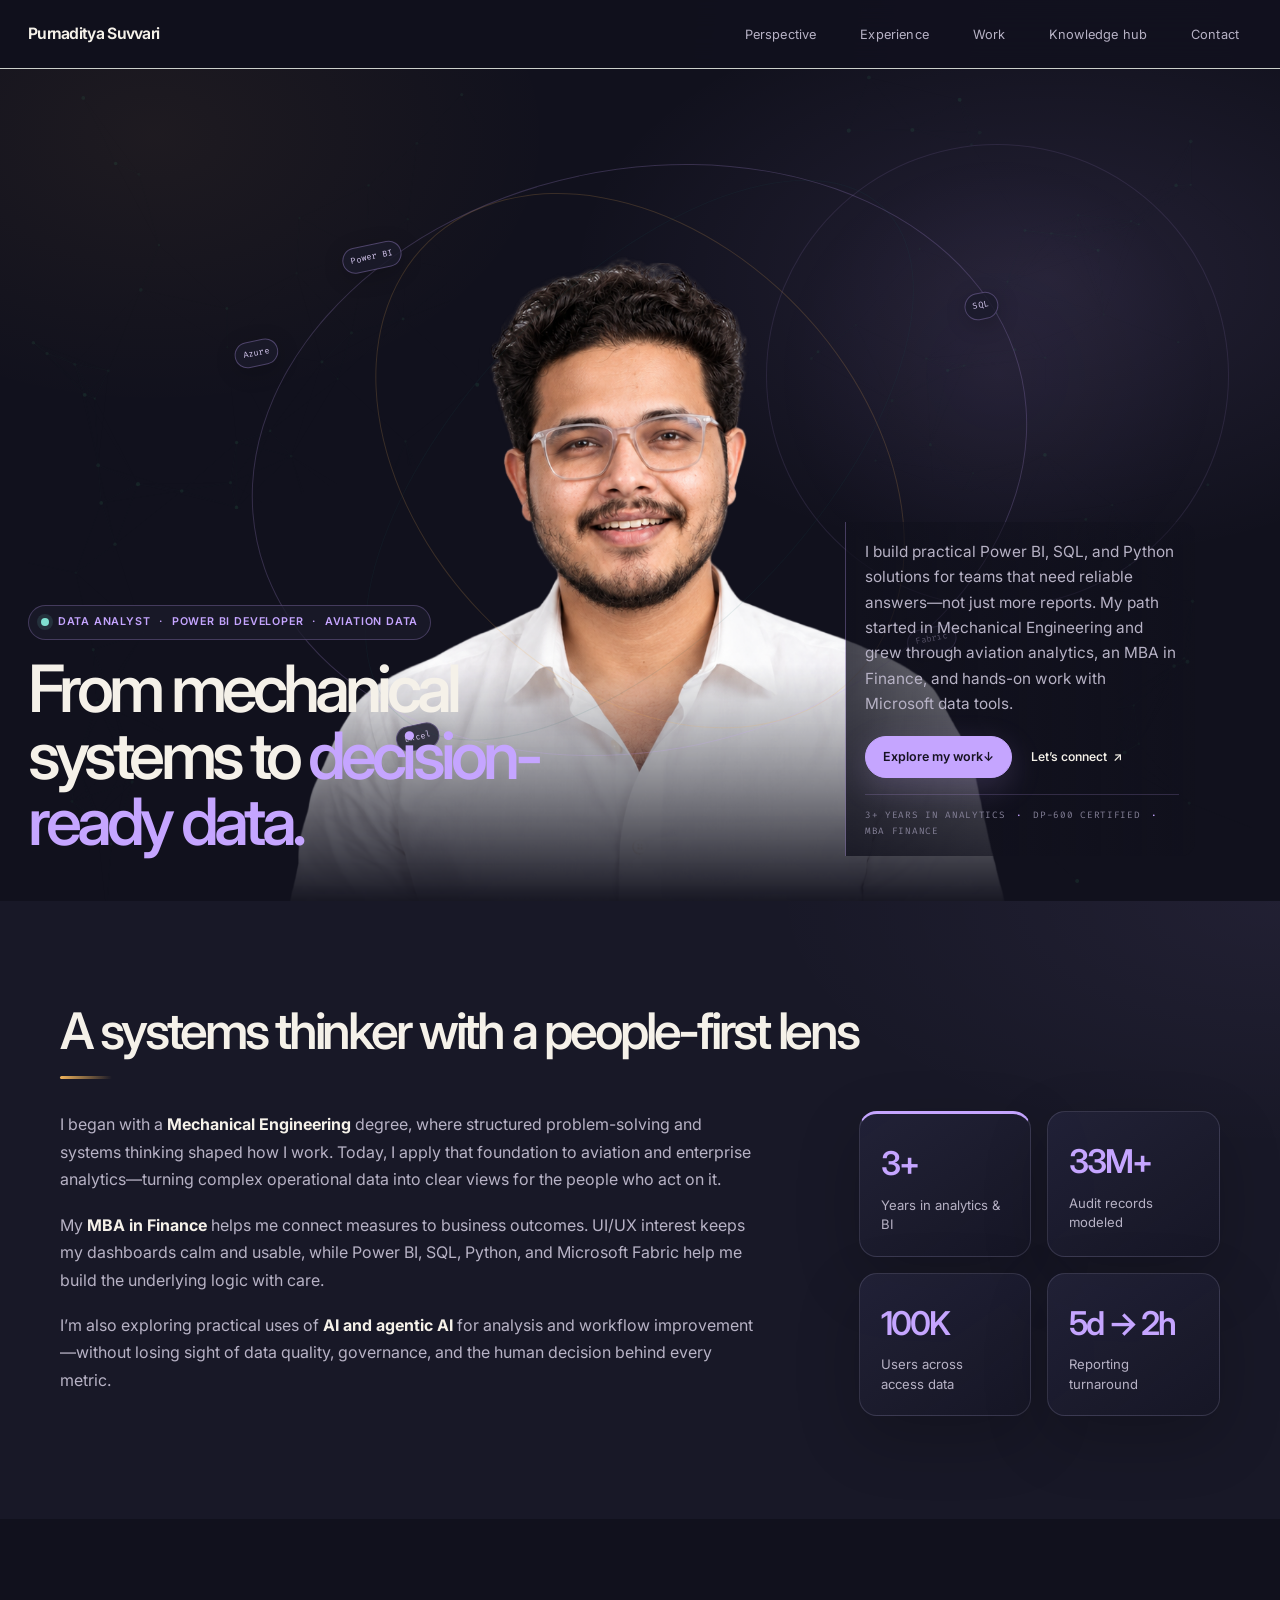
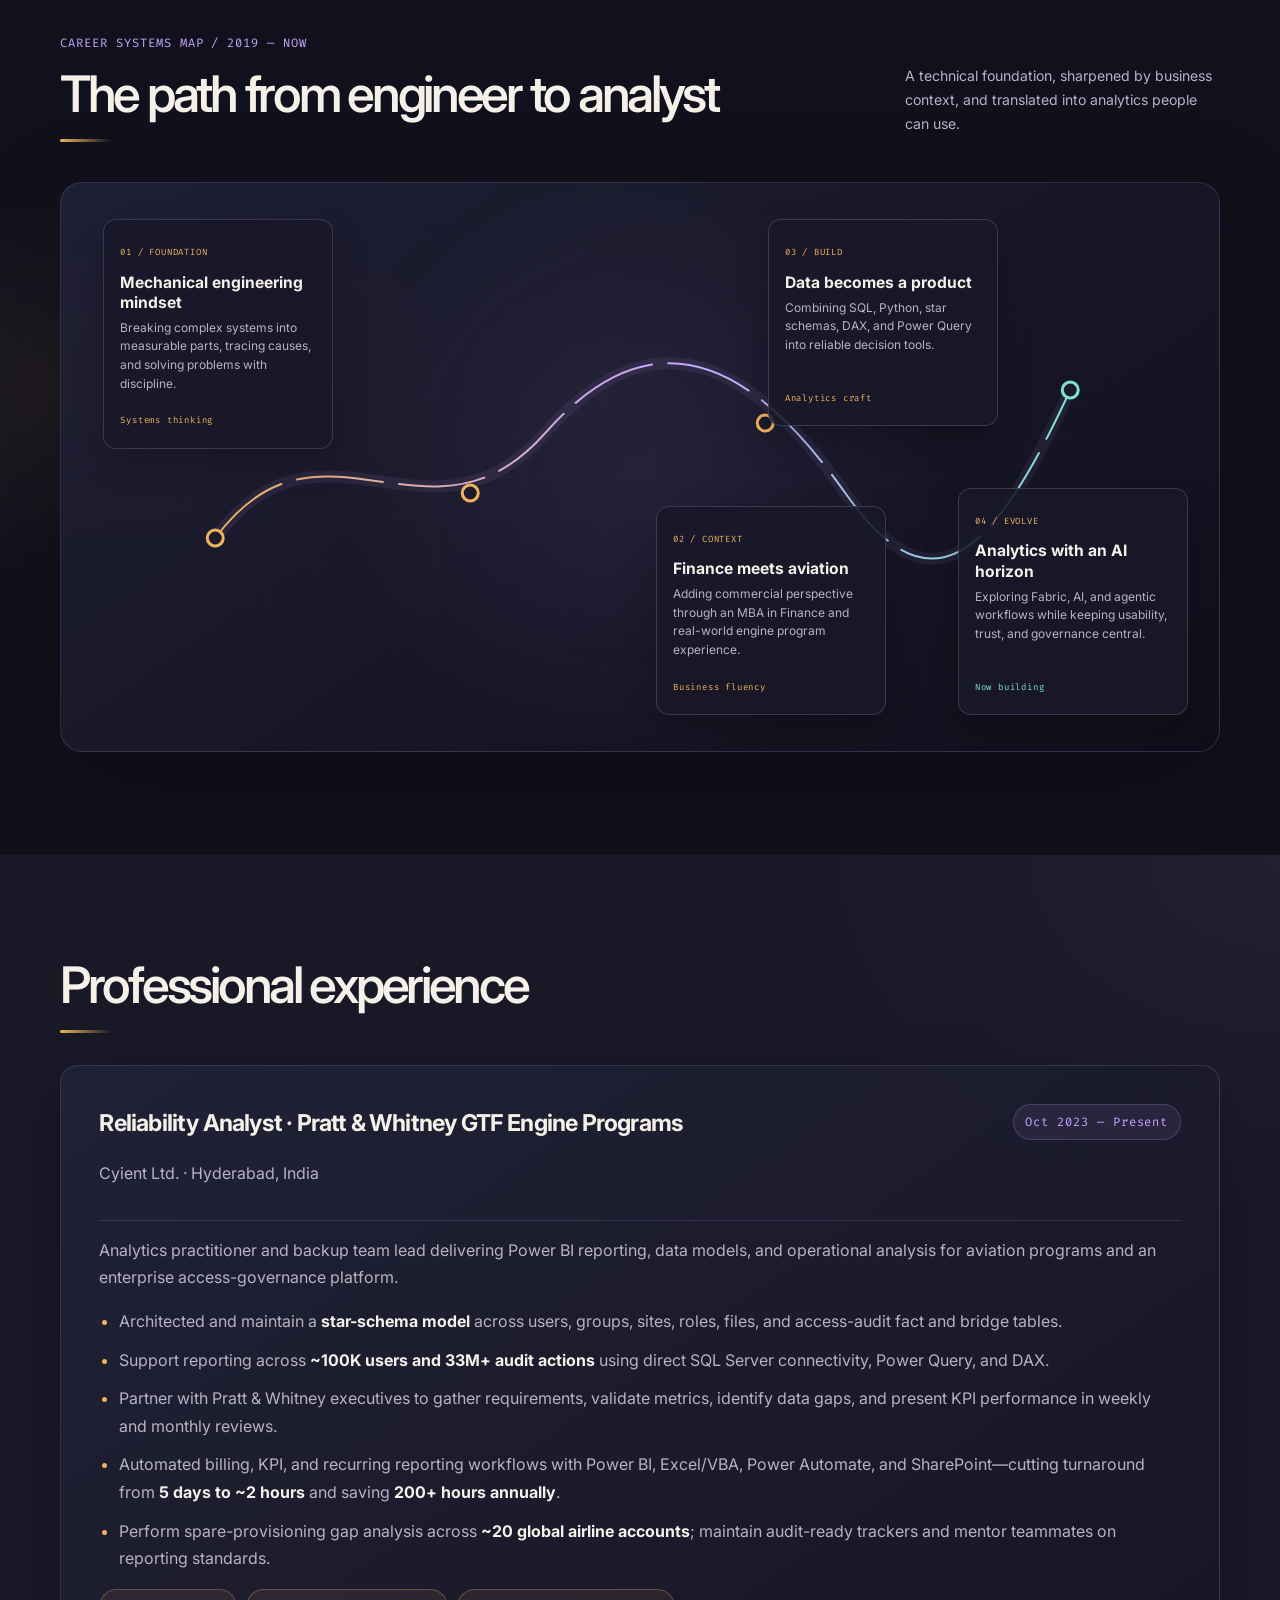
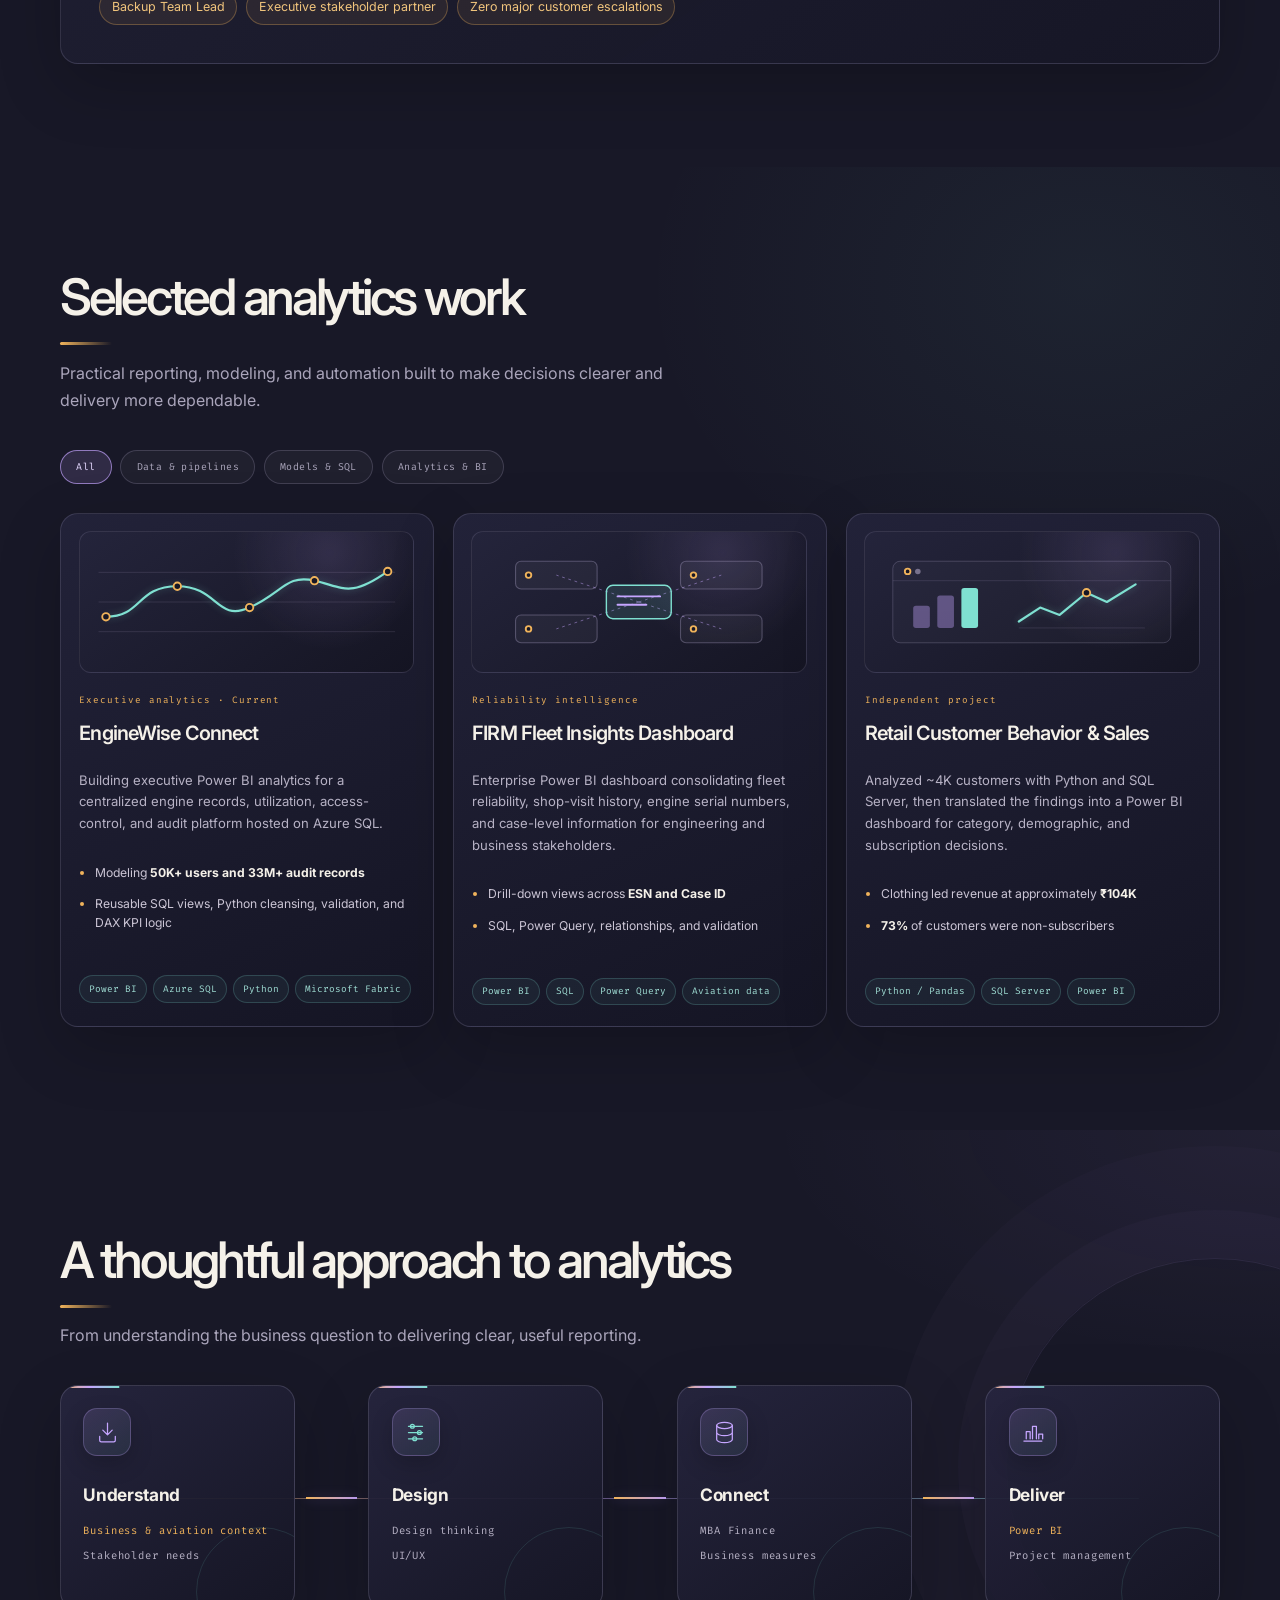
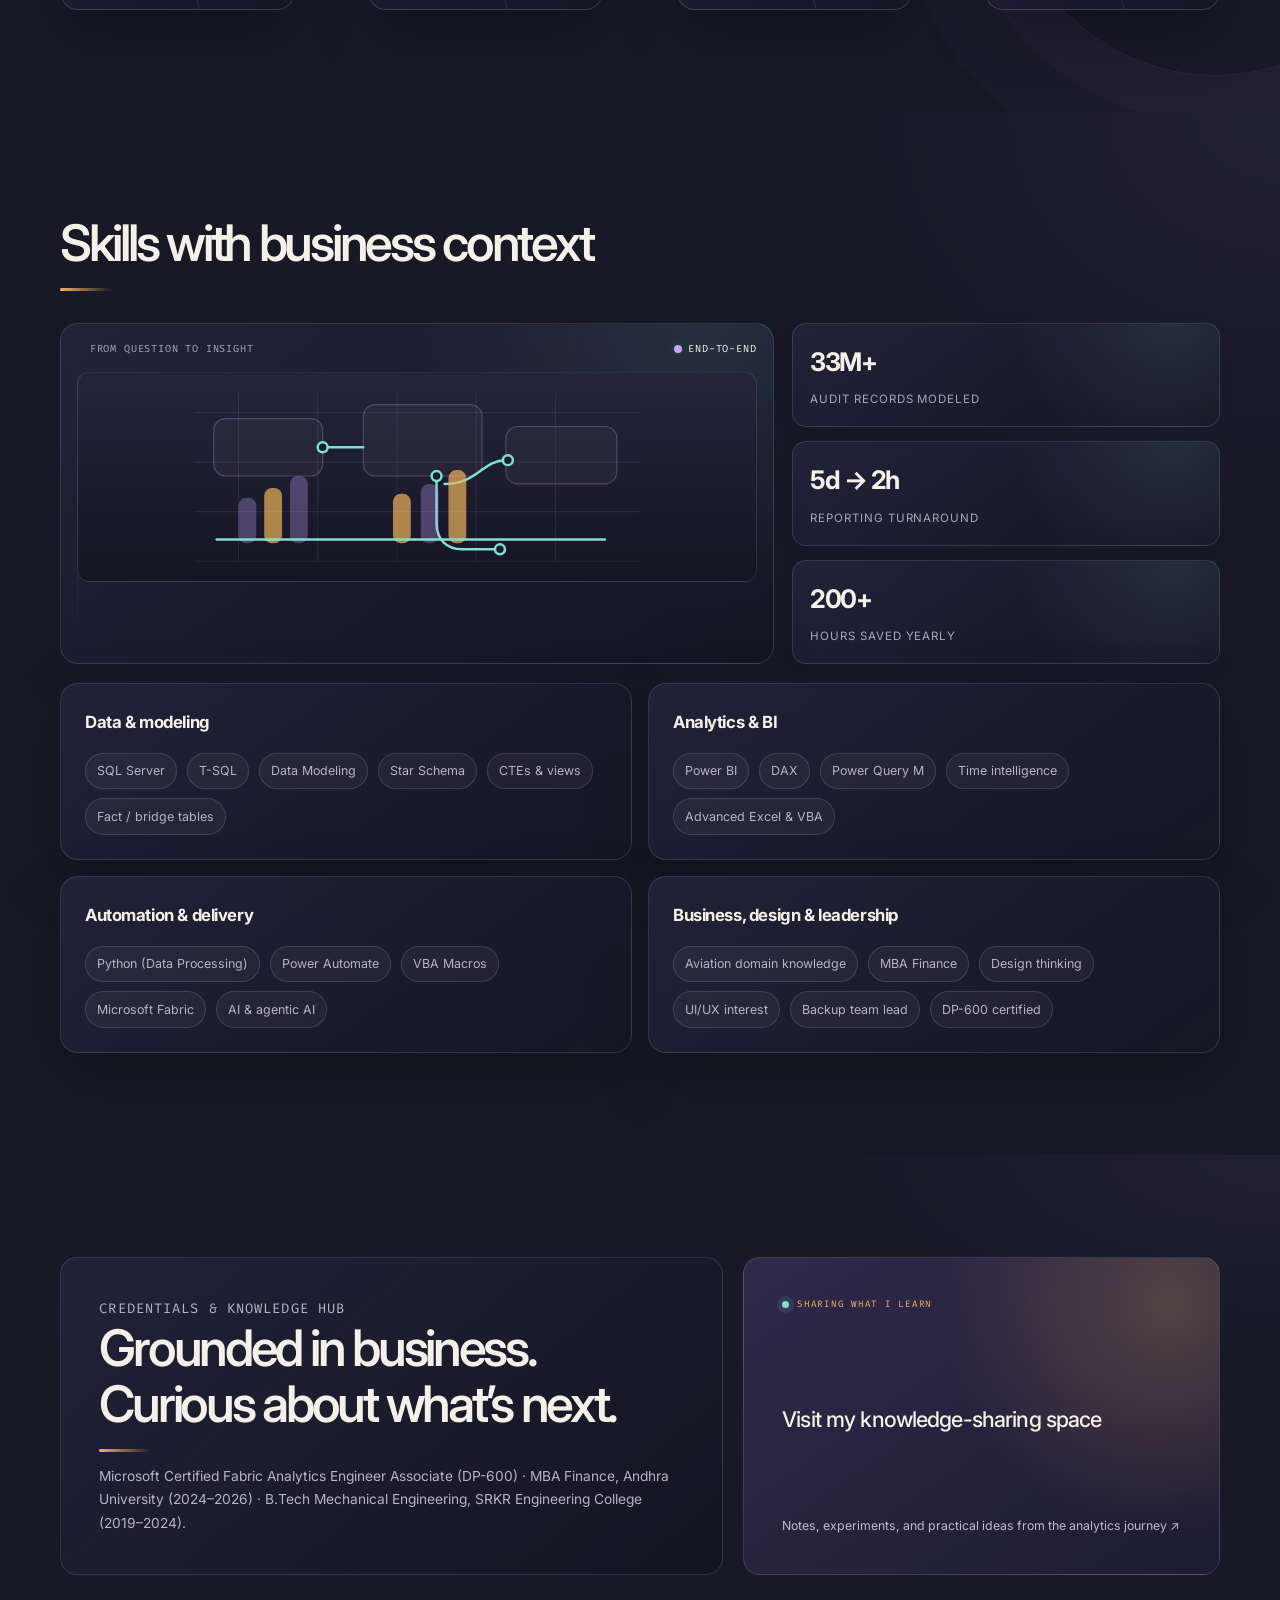
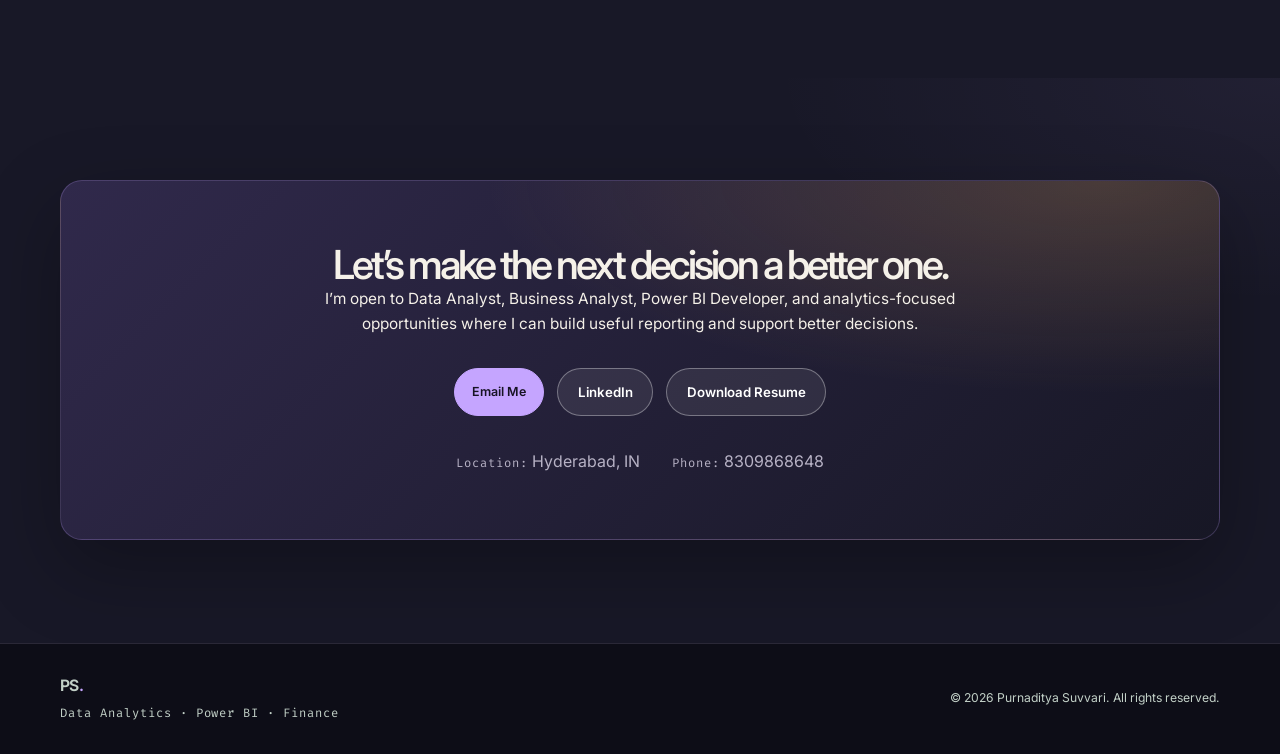
==== commit 80f399d5: "moblie UI corrections" ====
--- a/index.html
+++ b/index.html
@@ -4606,6 +4606,132 @@
 
 footer {
     border-color: rgba(215, 205, 244, 0.14);
+}
+
+/* Mobile journey map: keep the narrative path visible without crowding the cards. */
+@media (max-width: 760px) {
+    #journey .career-map {
+        position: relative;
+        background:
+            radial-gradient(circle at 88% 12%, rgba(127, 224, 209, 0.1), transparent 35%),
+            linear-gradient(145deg, rgba(35, 35, 58, 0.96), rgba(16, 16, 28, 0.98));
+    }
+
+    #journey .career-map::before {
+        position: absolute;
+        z-index: 1;
+        top: 2rem;
+        bottom: 2rem;
+        left: 1.42rem;
+        width: 1px;
+        background: linear-gradient(to bottom, #f0b35b, #c5a5ff 52%, #7fe0d1);
+        box-shadow: 0 0 12px rgba(197, 165, 255, 0.3);
+        content: "";
+    }
+
+    #journey .career-map::after {
+        position: absolute;
+        z-index: 1;
+        left: 1.25rem;
+        bottom: 1.1rem;
+        width: 0.4rem;
+        height: 0.4rem;
+        border-right: 1px solid #7fe0d1;
+        border-bottom: 1px solid #7fe0d1;
+        content: "";
+        transform: rotate(45deg);
+    }
+
+    #journey .career-route {
+        z-index: 0;
+        right: -4%;
+        width: 45%;
+        opacity: 0.14;
+    }
+
+    #journey .career-milestones {
+        z-index: 2;
+        position: relative;
+        display: grid;
+        gap: 0.8rem;
+        padding: 0.35rem 0.35rem 0.6rem 2.25rem;
+    }
+
+    #journey .career-card,
+    #journey .career-card:nth-child(even) {
+        width: 100%;
+        margin: 0;
+        padding: 1rem 1rem 1rem 1.1rem;
+        border-color: rgba(215, 205, 244, 0.2);
+        background: linear-gradient(145deg, rgba(36, 36, 59, 0.96), rgba(23, 23, 39, 0.96));
+        animation: journey-card-in 700ms both;
+    }
+
+    #journey .career-card::before {
+        position: absolute;
+        top: 1rem;
+        left: -1.72rem;
+        display: grid;
+        width: 1.05rem;
+        height: 1.05rem;
+        place-items: center;
+        border: 2px solid #f0b35b;
+        border-radius: 50%;
+        background: #171725;
+        color: #f0b35b;
+        content: "";
+        box-shadow: 0 0 0 5px rgba(240, 179, 91, 0.08);
+    }
+
+    #journey .career-card::after {
+        position: absolute;
+        top: 1.5rem;
+        left: -0.5rem;
+        width: 0.5rem;
+        height: 1px;
+        background: rgba(240, 179, 91, 0.65);
+        content: "";
+    }
+
+    #journey .career-card:nth-child(1)::before { content: "1"; }
+    #journey .career-card:nth-child(2)::before { content: "2"; border-color: #c5a5ff; color: #c5a5ff; }
+    #journey .career-card:nth-child(3)::before { content: "3"; border-color: #c5a5ff; color: #c5a5ff; }
+    #journey .career-card:nth-child(4)::before { content: "4"; border-color: #7fe0d1; color: #7fe0d1; box-shadow: 0 0 0 5px rgba(127, 224, 209, 0.08); }
+
+    #journey .career-card:nth-child(2) { animation-delay: 100ms; }
+    #journey .career-card:nth-child(3) { animation-delay: 200ms; }
+    #journey .career-card:nth-child(4) { animation-delay: 300ms; }
+
+    #journey .career-card:hover {
+        border-color: rgba(127, 224, 209, 0.45);
+        transform: translateX(3px);
+    }
+
+    #journey .career-card h3 {
+        font-size: 1rem;
+    }
+
+    #journey .career-card p {
+        font-size: 0.77rem;
+        line-height: 1.6;
+    }
+}
+
+@keyframes journey-card-in {
+    from {
+        opacity: 0;
+        transform: translateX(-10px);
+    }
+    to {
+        opacity: 1;
+        transform: translateX(0);
+    }
+}
+
+@media (prefers-reduced-motion: reduce) {
+    #journey .career-card {
+        animation: none;
+    }
 }
 
     </style>
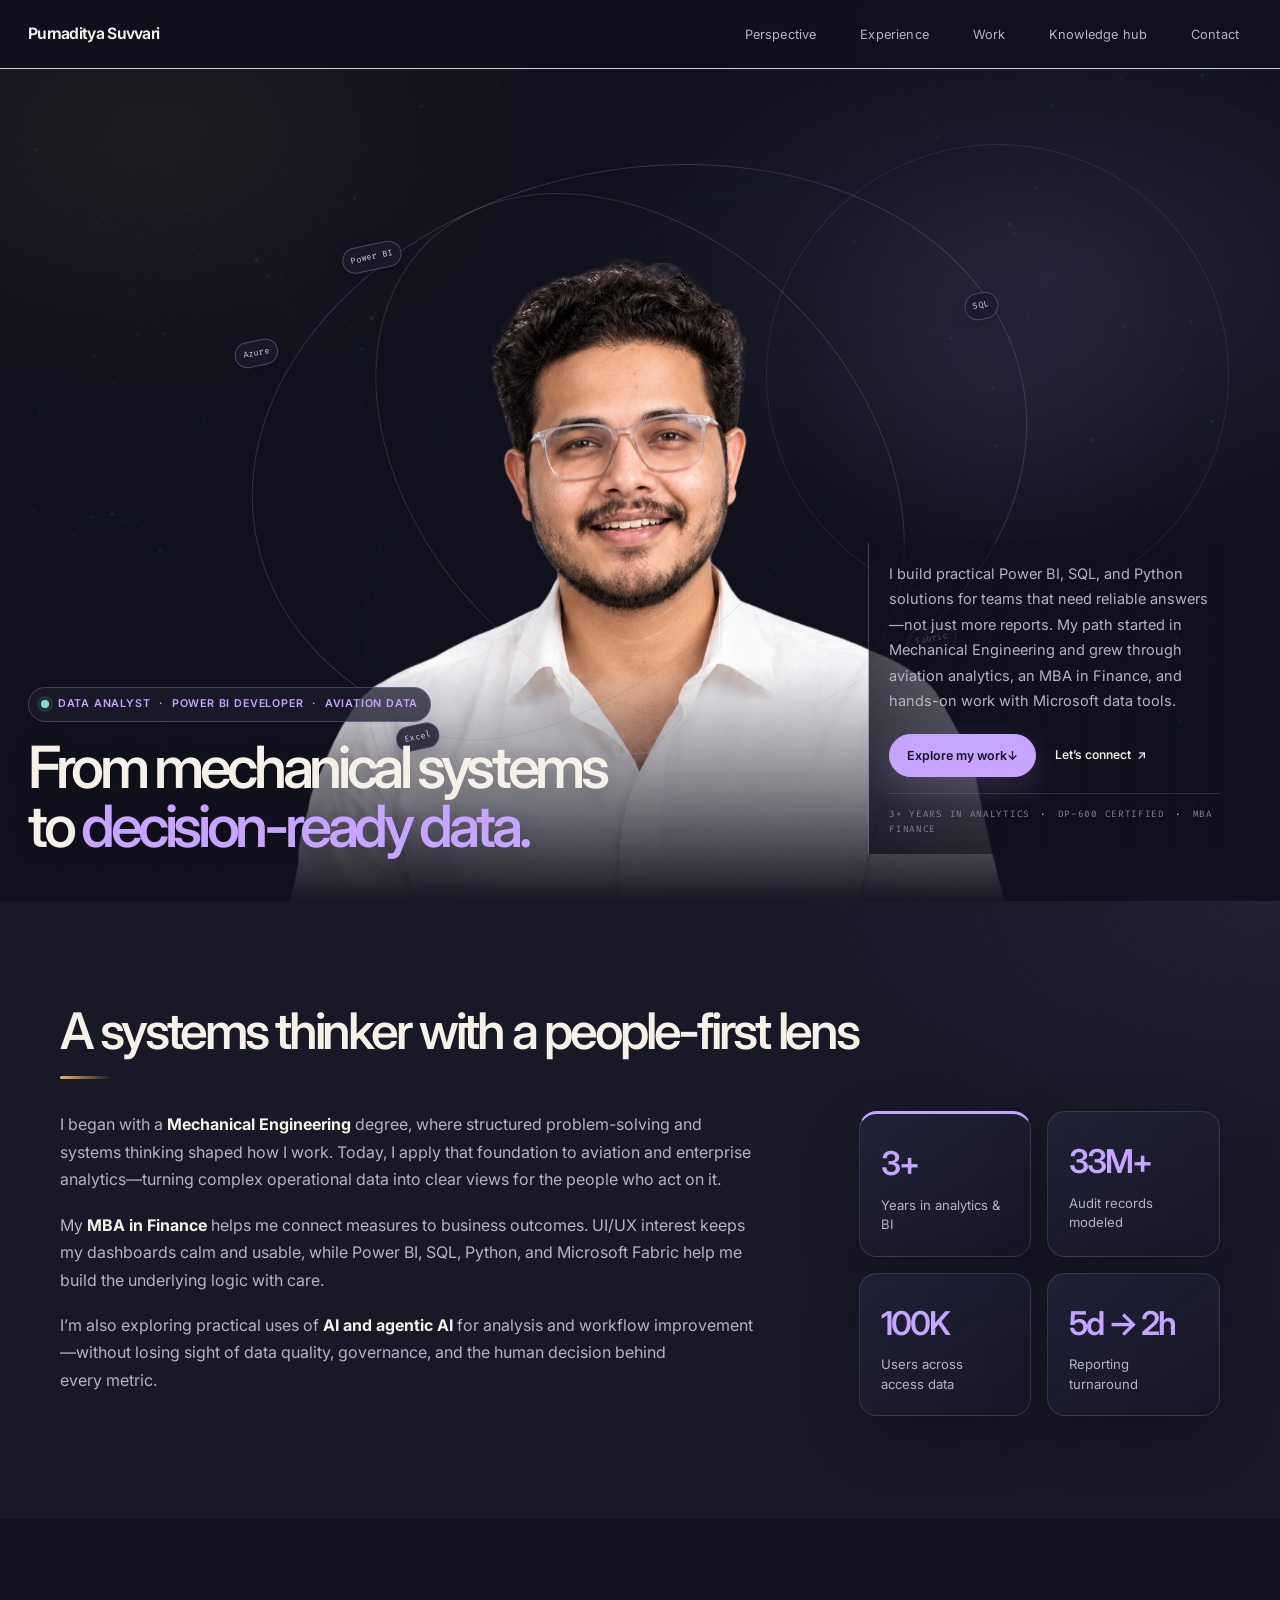
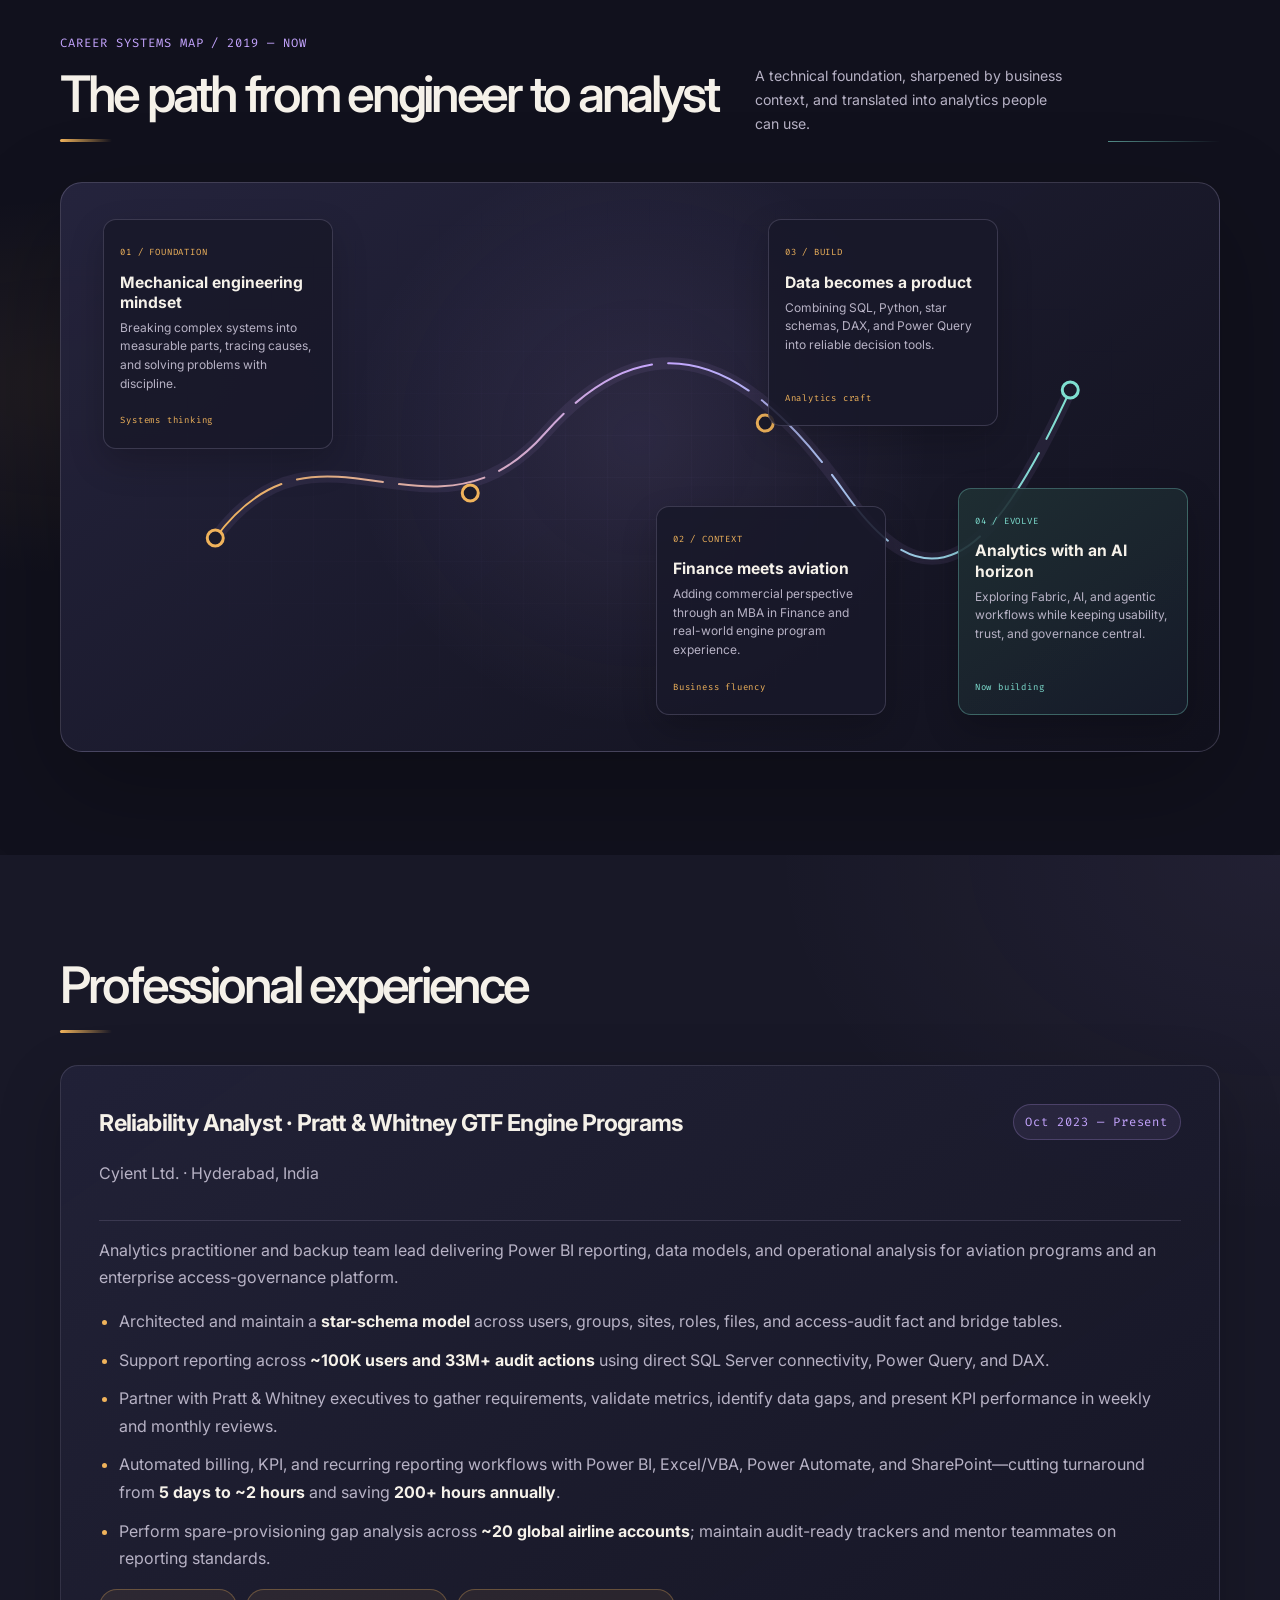
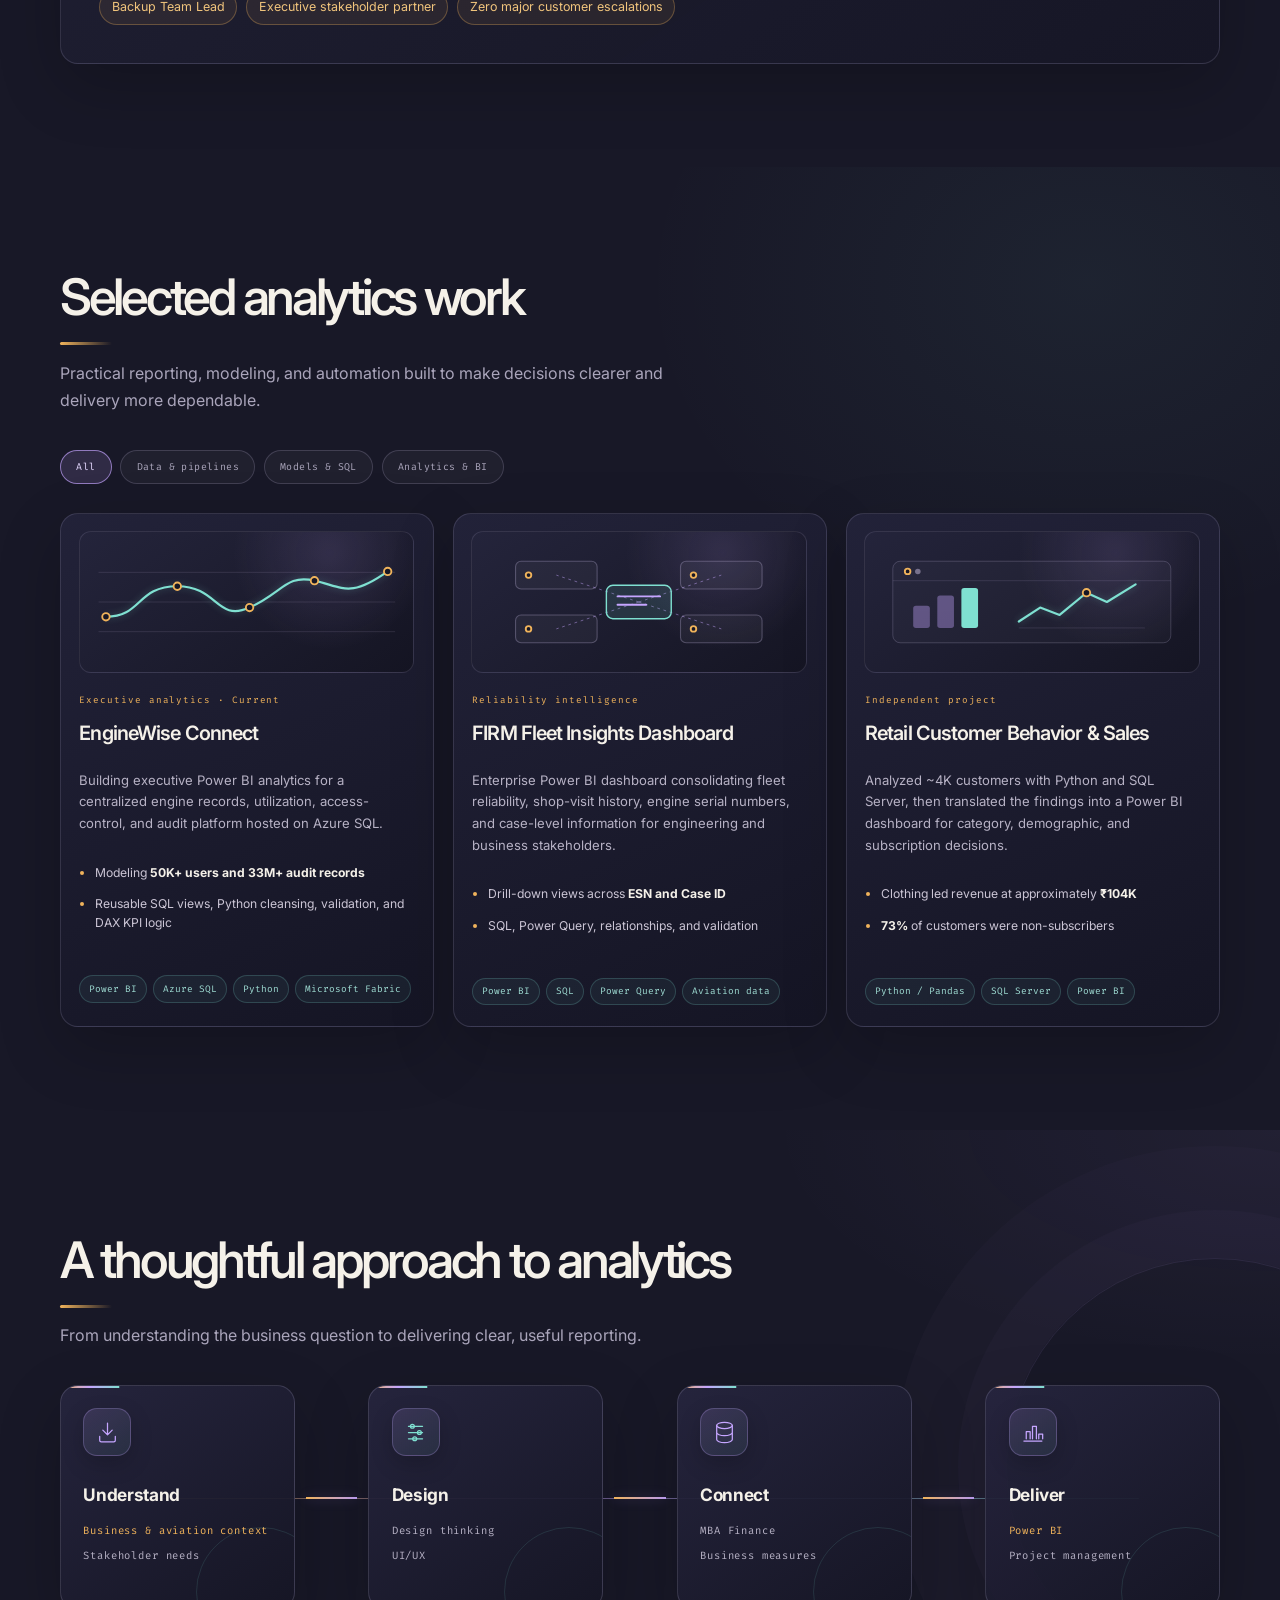
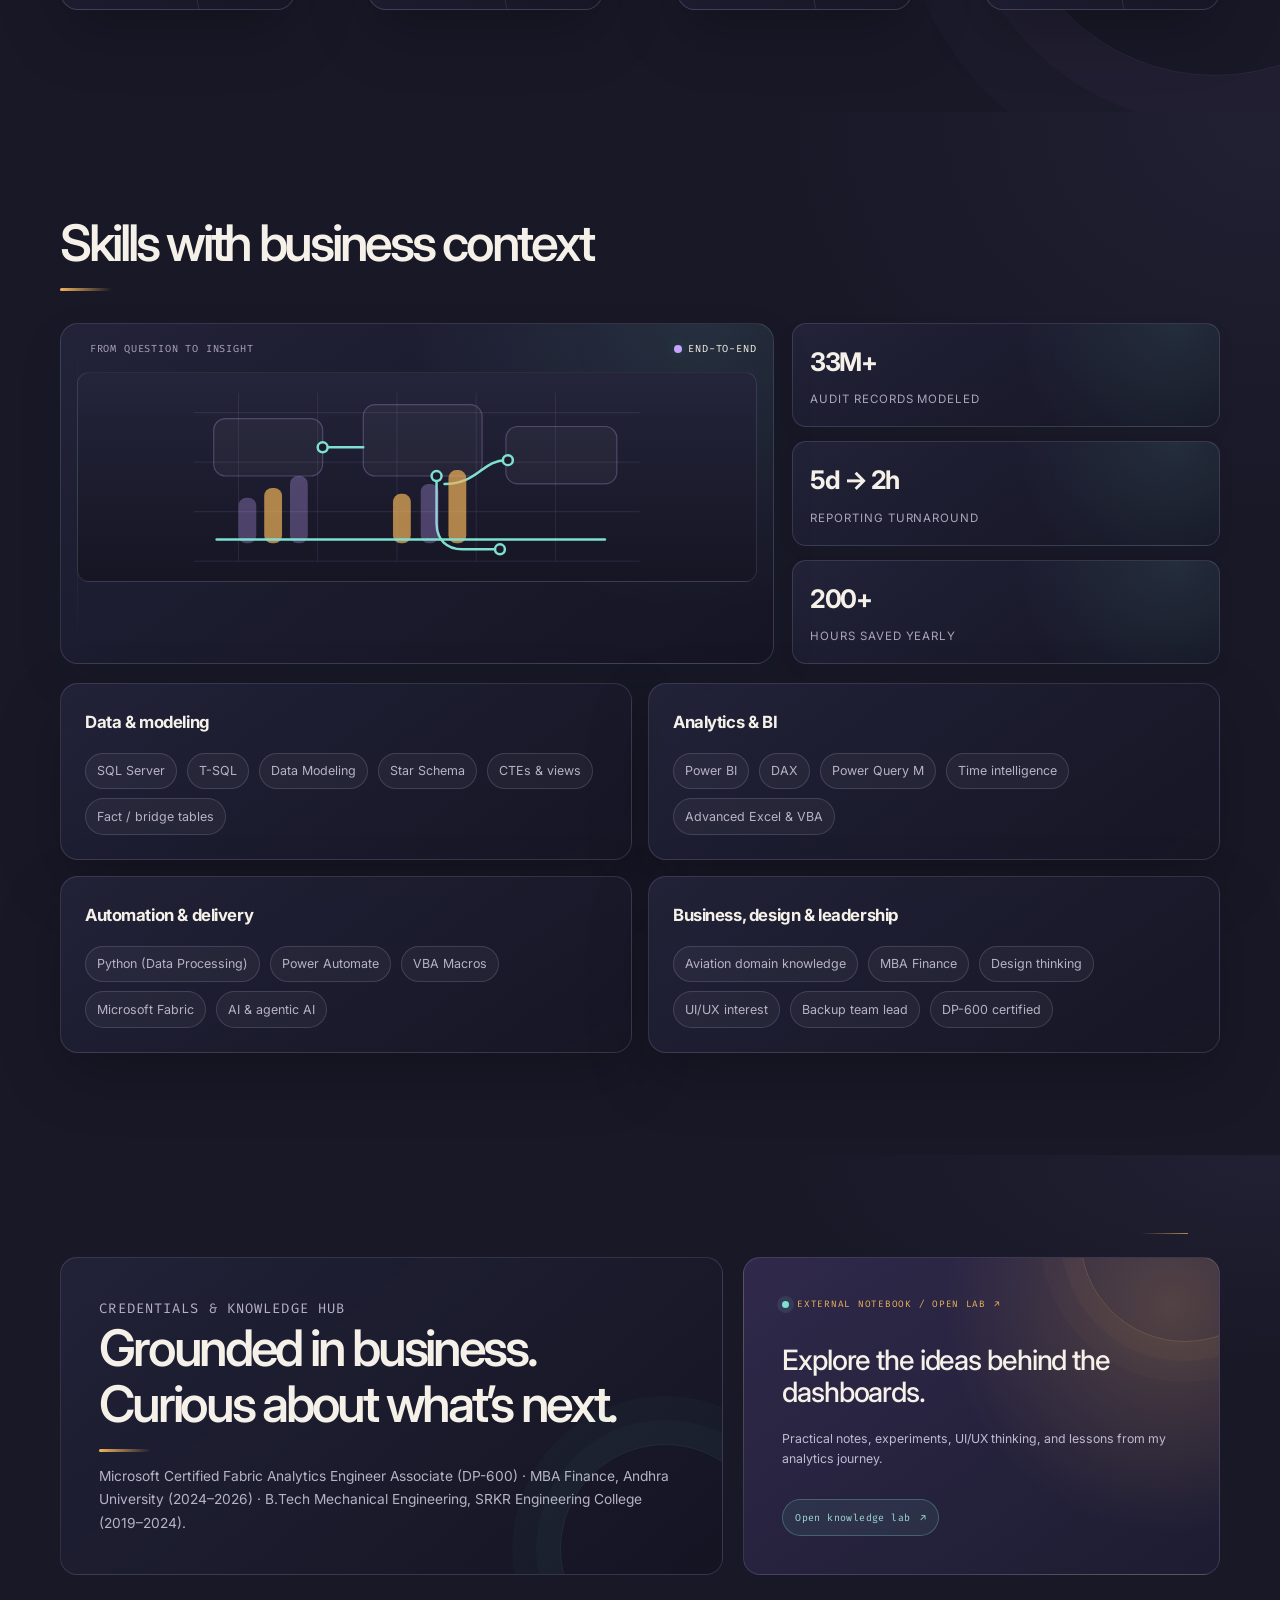
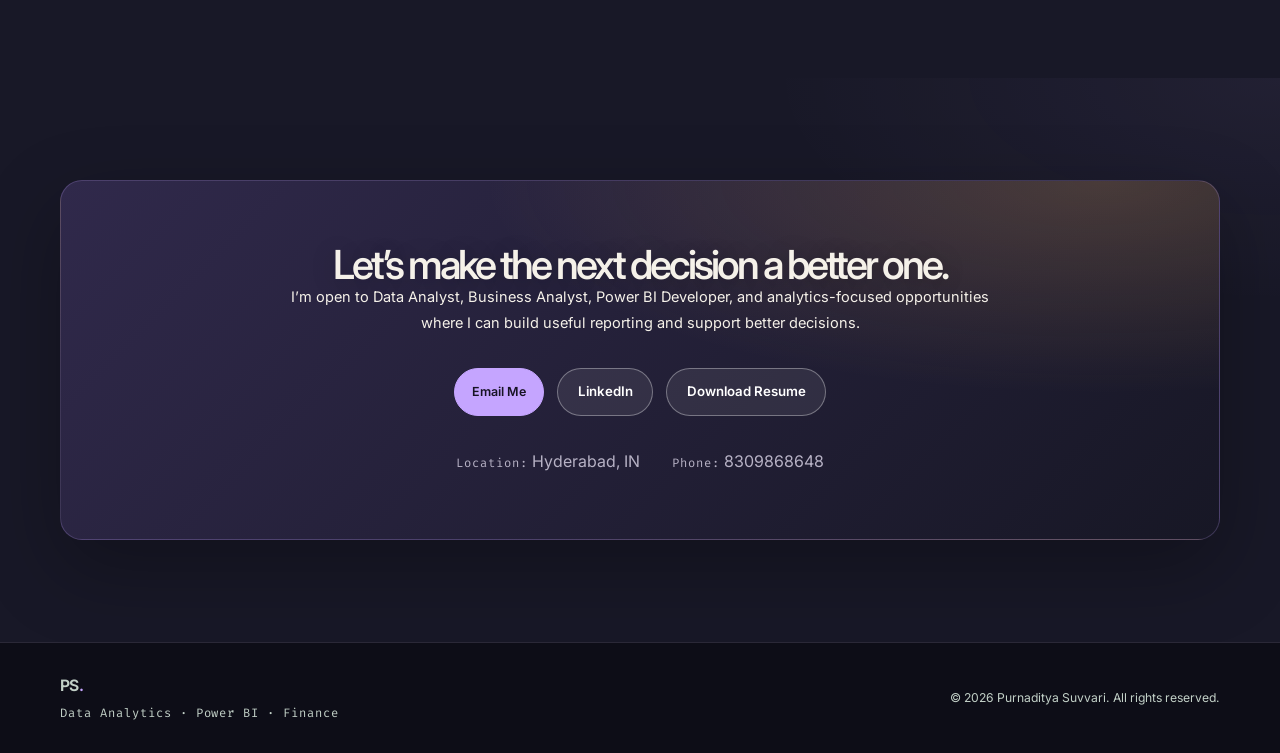
==== commit 64fec824: "final ui changes" ====
--- a/index.html
+++ b/index.html
@@ -3685,6 +3685,29 @@
     font-size: 0.77rem;
 }
 
+.knowledge-link-action {
+    display: inline-flex;
+    width: fit-content;
+    align-items: center;
+    gap: 0.6rem;
+    margin-top: 1.15rem;
+    padding: 0.55rem 0.75rem;
+    border: 1px solid rgba(127, 224, 209, 0.28);
+    border-radius: 999px;
+    background: rgba(127, 224, 209, 0.08);
+    color: #9edbd2;
+    font-family: var(--font-mono);
+    font-size: 0.62rem;
+    letter-spacing: 0.04em;
+    transition: gap 220ms ease, background 220ms ease;
+}
+
+.knowledge-link:hover .knowledge-link-action,
+.knowledge-link:focus-visible .knowledge-link-action {
+    gap: 0.85rem;
+    background: rgba(127, 224, 209, 0.15);
+}
+
 /* Project gallery: dark data-terminal thumbnails that match the portfolio system. */
 #projects {
     background:
@@ -4611,83 +4634,94 @@
 /* Mobile journey map: keep the narrative path visible without crowding the cards. */
 @media (max-width: 760px) {
     #journey .career-map {
-        position: relative;
-        background:
-            radial-gradient(circle at 88% 12%, rgba(127, 224, 209, 0.1), transparent 35%),
-            linear-gradient(145deg, rgba(35, 35, 58, 0.96), rgba(16, 16, 28, 0.98));
+        min-height: 0;
+        padding: 1.15rem 0.9rem 1.35rem;
+        border: 0;
+        border-radius: 0;
+        overflow: visible;
+        background: transparent;
+        box-shadow: none;
     }
 
     #journey .career-map::before {
         position: absolute;
-        z-index: 1;
-        top: 2rem;
-        bottom: 2rem;
-        left: 1.42rem;
-        width: 1px;
-        background: linear-gradient(to bottom, #f0b35b, #c5a5ff 52%, #7fe0d1);
-        box-shadow: 0 0 12px rgba(197, 165, 255, 0.3);
+        z-index: 0;
+        top: 0.9rem;
+        right: 0;
+        left: 0;
+        height: 7rem;
+        border: 1px solid rgba(197, 165, 255, 0.12);
+        border-radius: 20px;
+        background:
+            linear-gradient(90deg, rgba(240, 179, 91, 0.1), transparent 48%, rgba(127, 224, 209, 0.08)),
+            repeating-linear-gradient(90deg, rgba(197, 165, 255, 0.05) 0 1px, transparent 1px 28px);
         content: "";
+        box-shadow: inset 0 0 35px rgba(197, 165, 255, 0.04);
     }
 
     #journey .career-map::after {
-        position: absolute;
-        z-index: 1;
-        left: 1.25rem;
-        bottom: 1.1rem;
-        width: 0.4rem;
-        height: 0.4rem;
-        border-right: 1px solid #7fe0d1;
-        border-bottom: 1px solid #7fe0d1;
-        content: "";
-        transform: rotate(45deg);
+        display: none;
     }
 
     #journey .career-route {
-        z-index: 0;
-        right: -4%;
-        width: 45%;
-        opacity: 0.14;
+        top: 1.75rem;
+        right: 6%;
+        left: 6%;
+        width: 88%;
+        height: 4.7rem;
+        opacity: 0.8;
+        transform: none;
     }
 
     #journey .career-milestones {
+        position: relative;
         z-index: 2;
-        position: relative;
-        display: grid;
-        gap: 0.8rem;
-        padding: 0.35rem 0.35rem 0.6rem 2.25rem;
+        display: flex;
+        flex-direction: column;
+        gap: 0;
+        padding: 8.5rem 0 0;
     }
 
     #journey .career-card,
     #journey .career-card:nth-child(even) {
+        position: relative;
         width: 100%;
         margin: 0;
-        padding: 1rem 1rem 1rem 1.1rem;
-        border-color: rgba(215, 205, 244, 0.2);
-        background: linear-gradient(145deg, rgba(36, 36, 59, 0.96), rgba(23, 23, 39, 0.96));
-        animation: journey-card-in 700ms both;
+        padding: 1.25rem 1.1rem 1.25rem 3.65rem;
+        border: 0;
+        border-top: 1px solid rgba(215, 205, 244, 0.14);
+        border-radius: 0;
+        background: transparent;
+        box-shadow: none;
+        animation: none;
+    }
+
+    #journey .career-card:last-child {
+        border-bottom: 1px solid rgba(215, 205, 244, 0.14);
     }
 
     #journey .career-card::before {
         position: absolute;
-        top: 1rem;
-        left: -1.72rem;
+        top: 1.3rem;
+        left: 0.8rem;
         display: grid;
-        width: 1.05rem;
-        height: 1.05rem;
+        width: 2.05rem;
+        height: 2.05rem;
         place-items: center;
-        border: 2px solid #f0b35b;
+        border: 1px solid #f0b35b;
         border-radius: 50%;
-        background: #171725;
+        background: #1b1b2b;
         color: #f0b35b;
-        content: "";
-        box-shadow: 0 0 0 5px rgba(240, 179, 91, 0.08);
+        font-family: var(--font-mono);
+        font-size: 0.68rem;
+        box-shadow: 0 0 0 6px rgba(240, 179, 91, 0.06);
     }
 
     #journey .career-card::after {
         position: absolute;
-        top: 1.5rem;
-        left: -0.5rem;
-        width: 0.5rem;
+        top: 2.1rem;
+        left: 2.93rem;
+        width: 0.55rem;
         height: 1px;
         background: rgba(240, 179, 91, 0.65);
         content: "";
@@ -4698,22 +4732,35 @@
     #journey .career-card:nth-child(3)::before { content: "3"; border-color: #c5a5ff; color: #c5a5ff; }
     #journey .career-card:nth-child(4)::before { content: "4"; border-color: #7fe0d1; color: #7fe0d1; box-shadow: 0 0 0 5px rgba(127, 224, 209, 0.08); }
 
-    #journey .career-card:nth-child(2) { animation-delay: 100ms; }
-    #journey .career-card:nth-child(3) { animation-delay: 200ms; }
-    #journey .career-card:nth-child(4) { animation-delay: 300ms; }
-
     #journey .career-card:hover {
-        border-color: rgba(127, 224, 209, 0.45);
-        transform: translateX(3px);
+        border-color: rgba(215, 205, 244, 0.14);
+        background: linear-gradient(90deg, rgba(197, 165, 255, 0.06), transparent);
+        transform: none;
     }
 
     #journey .career-card h3 {
-        font-size: 1rem;
+        margin-top: 0.45rem;
+        font-size: 1.08rem;
     }
 
     #journey .career-card p {
+        max-width: 30rem;
         font-size: 0.77rem;
         line-height: 1.6;
+    }
+
+    #journey .career-index {
+        color: #f0b35b;
+        font-size: 0.57rem;
+    }
+
+    #journey .career-tag {
+        display: inline-flex;
+        padding: 0.3rem 0.55rem;
+        border: 1px solid rgba(127, 224, 209, 0.2);
+        border-radius: 999px;
+        background: rgba(127, 224, 209, 0.05);
+        color: #9edbd2;
     }
 }
 
@@ -4731,6 +4778,272 @@
 @media (prefers-reduced-motion: reduce) {
     #journey .career-card {
         animation: none;
+    }
+
+    .knowledge-link-action {
+        transition: none;
+    }
+}
+
+/* Final editorial polish for the journey and knowledge experience. */
+#journey .journey-heading {
+    position: relative;
+}
+
+#journey .journey-heading::after {
+    display: block;
+    width: 7rem;
+    height: 1px;
+    margin-top: 1.5rem;
+    background: linear-gradient(90deg, #7fe0d1, transparent);
+    content: "";
+    opacity: 0.6;
+}
+
+#journey .career-map {
+    border-color: rgba(215, 205, 244, 0.2);
+    background:
+        radial-gradient(circle at 50% 45%, rgba(197, 165, 255, 0.1), transparent 44%),
+        linear-gradient(145deg, rgba(38, 37, 62, 0.96), rgba(17, 17, 29, 0.98));
+}
+
+#journey .career-map::after {
+    pointer-events: none;
+}
+
+#journey .career-card {
+    isolation: isolate;
+}
+
+#journey .career-card::before {
+    transition: box-shadow 220ms ease, border-color 220ms ease;
+}
+
+#journey .career-card:hover::before {
+    box-shadow: 0 0 0 6px rgba(127, 224, 209, 0.1), 0 0 22px rgba(127, 224, 209, 0.24);
+}
+
+#journey .career-card-four {
+    border-color: rgba(127, 224, 209, 0.32);
+    background: linear-gradient(145deg, rgba(31, 48, 52, 0.9), rgba(23, 28, 42, 0.9));
+}
+
+#journey .career-card-four .career-index {
+    color: #7fe0d1;
+}
+
+#journey .career-card-four::after {
+    background: #7fe0d1;
+}
+
+.knowledge-panel {
+    position: relative;
+}
+
+.knowledge-panel::before {
+    position: absolute;
+    top: -1.5rem;
+    right: 2rem;
+    width: 3rem;
+    height: 1px;
+    background: linear-gradient(90deg, transparent, #f0b35b);
+    content: "";
+    opacity: 0.7;
+}
+
+.knowledge-copy {
+    position: relative;
+    overflow: hidden;
+}
+
+.knowledge-copy::after {
+    position: absolute;
+    right: -3rem;
+    bottom: -5rem;
+    width: 13rem;
+    height: 13rem;
+    border: 1px solid rgba(127, 224, 209, 0.1);
+    border-radius: 50%;
+    box-shadow: 0 0 0 1.5rem rgba(127, 224, 209, 0.025), 0 0 0 3rem rgba(127, 224, 209, 0.018);
+    content: "";
+    pointer-events: none;
+}
+
+.knowledge-link {
+    position: relative;
+    overflow: hidden;
+}
+
+.knowledge-link::before {
+    position: absolute;
+    top: -40%;
+    right: -15%;
+    width: 13rem;
+    height: 13rem;
+    border: 1px solid rgba(240, 179, 91, 0.2);
+    border-radius: 50%;
+    box-shadow: 0 0 0 1.2rem rgba(240, 179, 91, 0.035), 0 0 0 2.5rem rgba(240, 179, 91, 0.02);
+    content: "";
+    transition: transform 500ms cubic-bezier(0.2, 0.7, 0.2, 1);
+}
+
+.knowledge-link:hover::before,
+.knowledge-link:focus-visible::before {
+    transform: translate(-1.2rem, 0.8rem) scale(1.08);
+}
+
+.knowledge-link-top,
+.knowledge-link strong,
+.knowledge-link-bottom,
+.knowledge-link-action {
+    position: relative;
+    z-index: 1;
+}
+
+.knowledge-link strong {
+    max-width: 22rem;
+    font-size: clamp(1.35rem, 2.2vw, 1.75rem);
+    line-height: 1.15;
+}
+
+.knowledge-link-bottom {
+    max-width: 25rem;
+    line-height: 1.6;
+}
+
+@media (max-width: 760px) {
+    #journey .journey-heading::after {
+        margin-top: 1rem;
+    }
+
+    .knowledge-panel::before {
+        top: -0.8rem;
+        right: 1rem;
+    }
+
+    .knowledge-link::before {
+        top: -25%;
+        right: -28%;
+    }
+
+    #journey .career-card-four {
+        background: linear-gradient(90deg, rgba(31, 48, 52, 0.36), transparent);
+    }
+}
+
+@media (prefers-reduced-motion: reduce) {
+    .knowledge-link::before {
+        transition: none;
+    }
+}
+
+/* Final whole-site polish: strengthen reading order and preserve the visual character. */
+body {
+    text-rendering: optimizeLegibility;
+}
+
+.nav-link,
+.btn,
+.filter-btn,
+.knowledge-link,
+.project-card,
+.career-card,
+.skill-category,
+.stat-card {
+    -webkit-tap-highlight-color: transparent;
+}
+
+.hero-content {
+    align-items: end;
+}
+
+.hero-copy {
+    position: relative;
+    z-index: 1;
+}
+
+.hero-title {
+    max-width: 610px;
+    font-size: clamp(3rem, 4.55vw, 4.5rem);
+    line-height: 1.01;
+    text-wrap: balance;
+    text-shadow: 0 2px 24px rgba(17, 17, 29, 0.22);
+}
+
+.hero-summary {
+    max-width: 370px;
+    font-size: 0.91rem;
+    line-height: 1.75;
+}
+
+.hero-detail {
+    max-width: 370px;
+    padding: 1.2rem 1.15rem 1rem 1.25rem;
+}
+
+.hero-cta {
+    margin-top: 0.25rem;
+}
+
+.section-subtitle,
+.about-text,
+.exp-overview,
+.project-desc,
+.knowledge-copy > p {
+    text-wrap: pretty;
+}
+
+.section-title {
+    text-wrap: balance;
+}
+
+@media (min-width: 761px) {
+    .hero-content {
+        grid-template-columns: minmax(0, 1fr) minmax(280px, 0.52fr);
+        gap: clamp(2.5rem, 8vw, 8rem);
+    }
+
+    .hero-title {
+        max-width: 590px;
+    }
+
+    .hero-detail {
+        margin-bottom: 0.1rem;
+    }
+}
+
+@media (max-width: 760px) {
+    .hero-title {
+        max-width: 20rem;
+        font-size: clamp(2.45rem, 10.8vw, 3.35rem);
+        line-height: 1.01;
+    }
+
+    .hero-summary {
+        max-width: 32rem;
+        font-size: 0.84rem;
+        line-height: 1.72;
+    }
+
+    .hero-detail {
+        padding: 0.9rem 0 0 0.9rem;
+    }
+}
+
+@media (max-width: 420px) {
+    .hero-title {
+        max-width: 18rem;
+        font-size: clamp(2.35rem, 10.7vw, 3rem);
+    }
+
+    .hero-summary {
+        font-size: 0.8rem;
+    }
+}
+
+@media (prefers-reduced-motion: reduce) {
+    .hero-title {
+        text-shadow: none;
     }
 }
 
@@ -5188,9 +5501,10 @@
                 <p>Microsoft Certified Fabric Analytics Engineer Associate (DP-600) · MBA Finance, Andhra University (2024–2026) · B.Tech Mechanical Engineering, SRKR Engineering College (2019–2024).</p>
             </div>
             <a class="knowledge-link" href="https://freelance-portfolio-sigma-ten.vercel.app/" target="_blank" rel="noopener noreferrer">
-                <span class="knowledge-link-top"><span class="knowledge-signal"></span> SHARING WHAT I LEARN</span>
-                <strong>Visit my knowledge-sharing space</strong>
-                <span class="knowledge-link-bottom">Notes, experiments, and practical ideas from the analytics journey <span aria-hidden="true">&nearr;</span></span>
+                <span class="knowledge-link-top"><span class="knowledge-signal"></span> EXTERNAL NOTEBOOK / OPEN LAB <span aria-hidden="true">&nearr;</span></span>
+                <strong>Explore the ideas behind the dashboards.</strong>
+                <span class="knowledge-link-bottom">Practical notes, experiments, UI/UX thinking, and lessons from my analytics journey.</span>
+                <span class="knowledge-link-action">Open knowledge lab <span aria-hidden="true">↗</span></span>
             </a>
         </div>
     </section>
